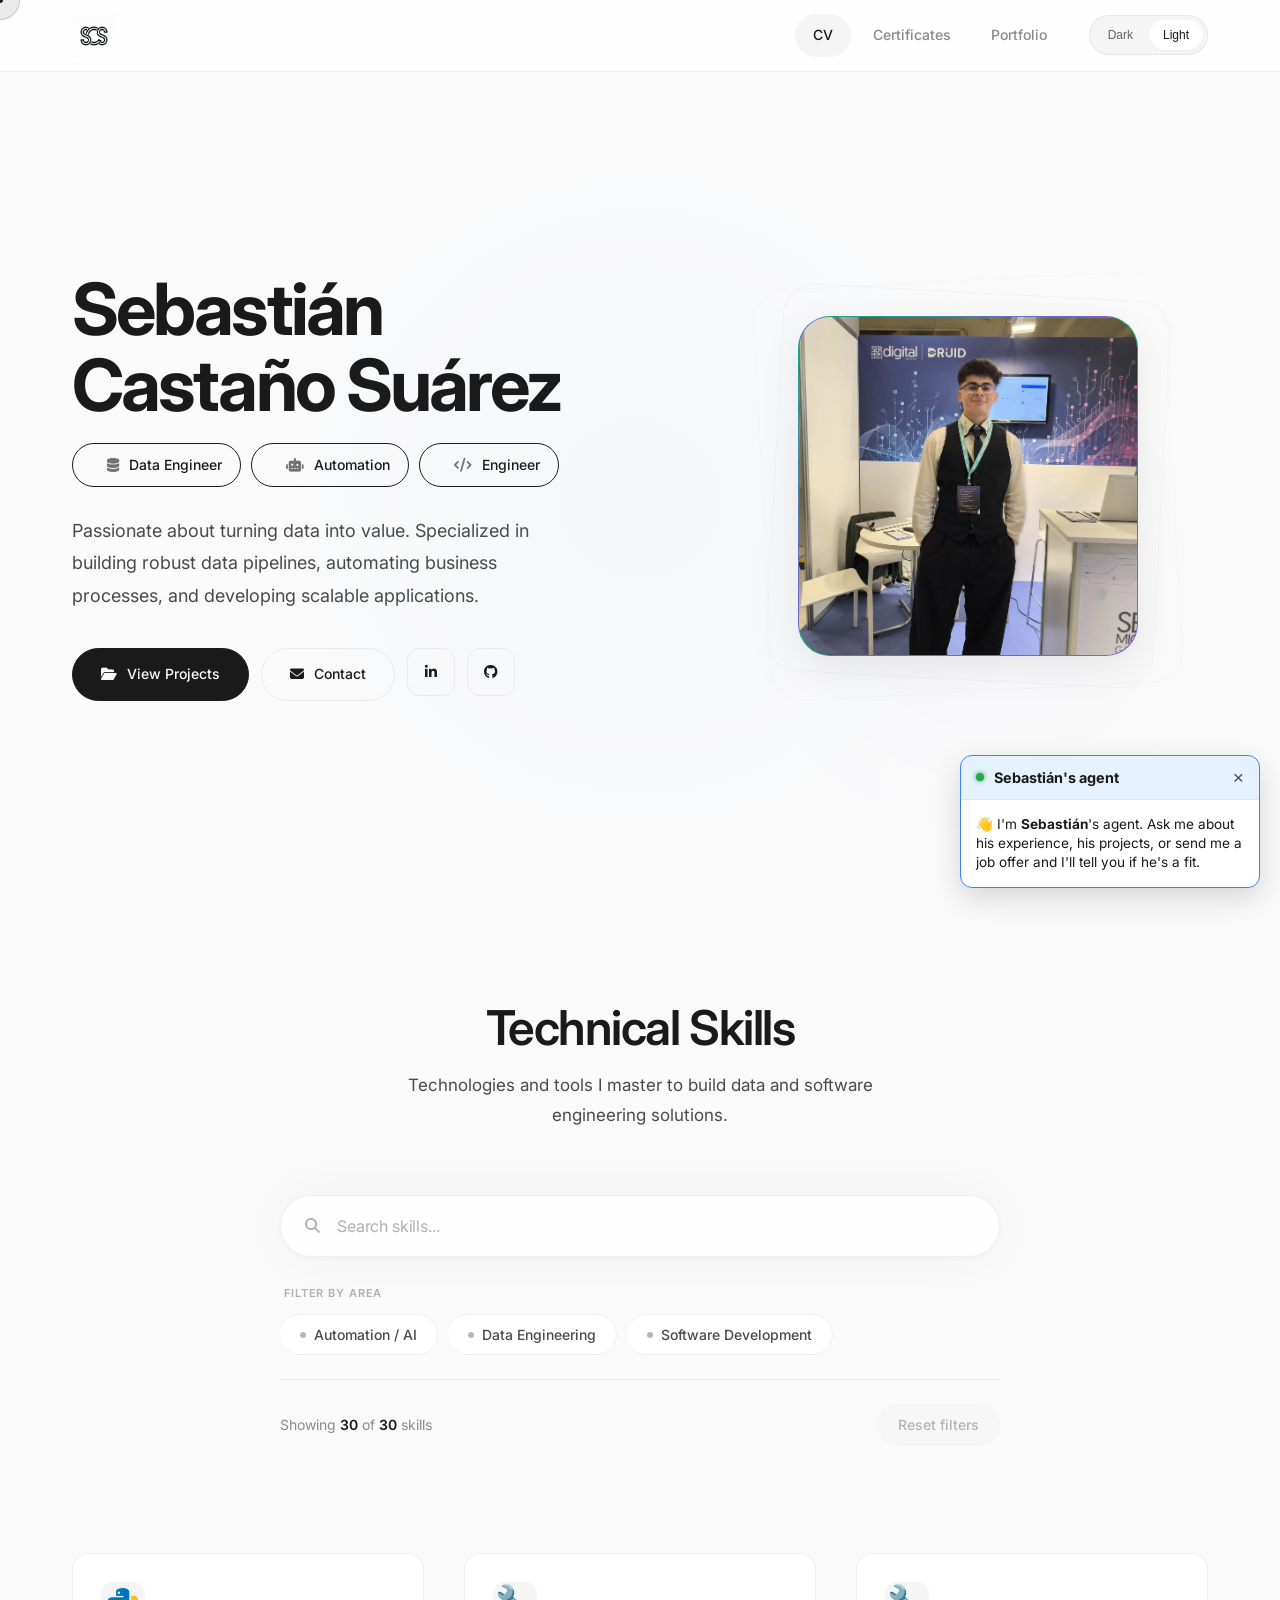
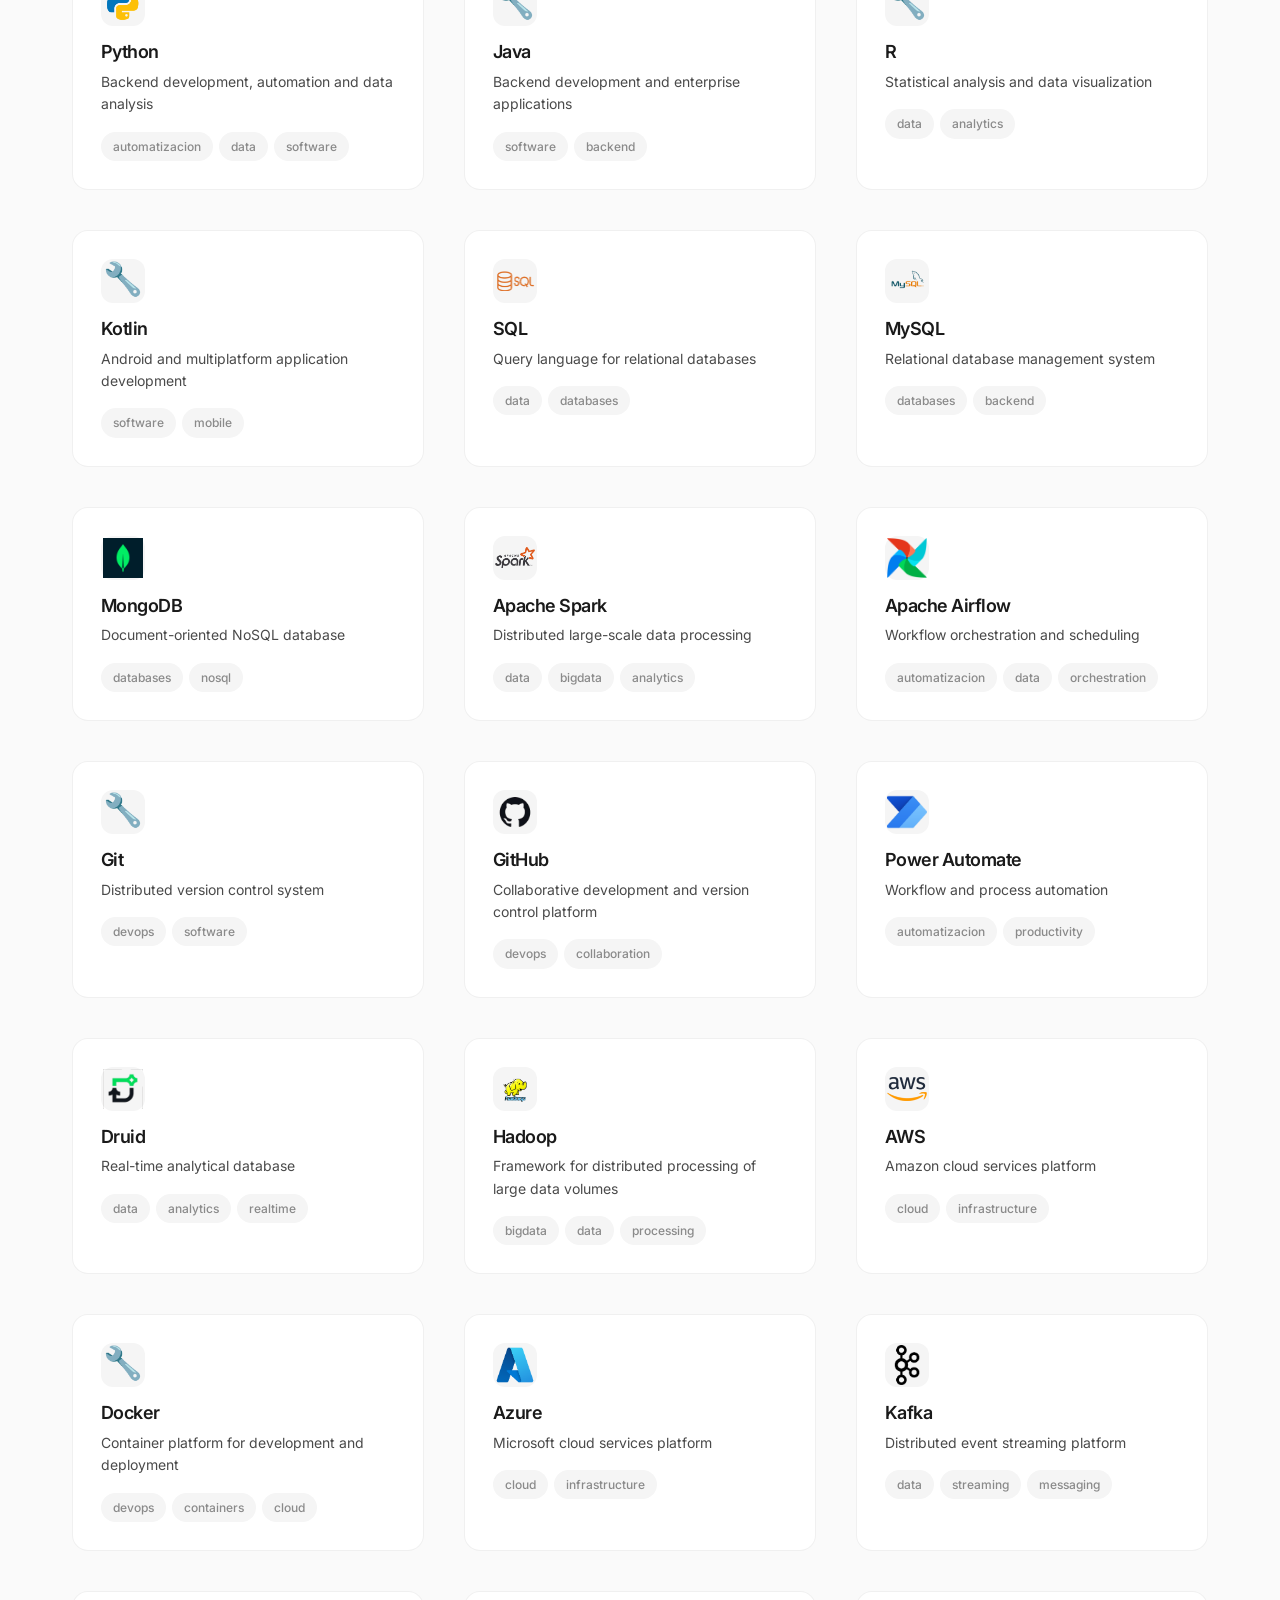
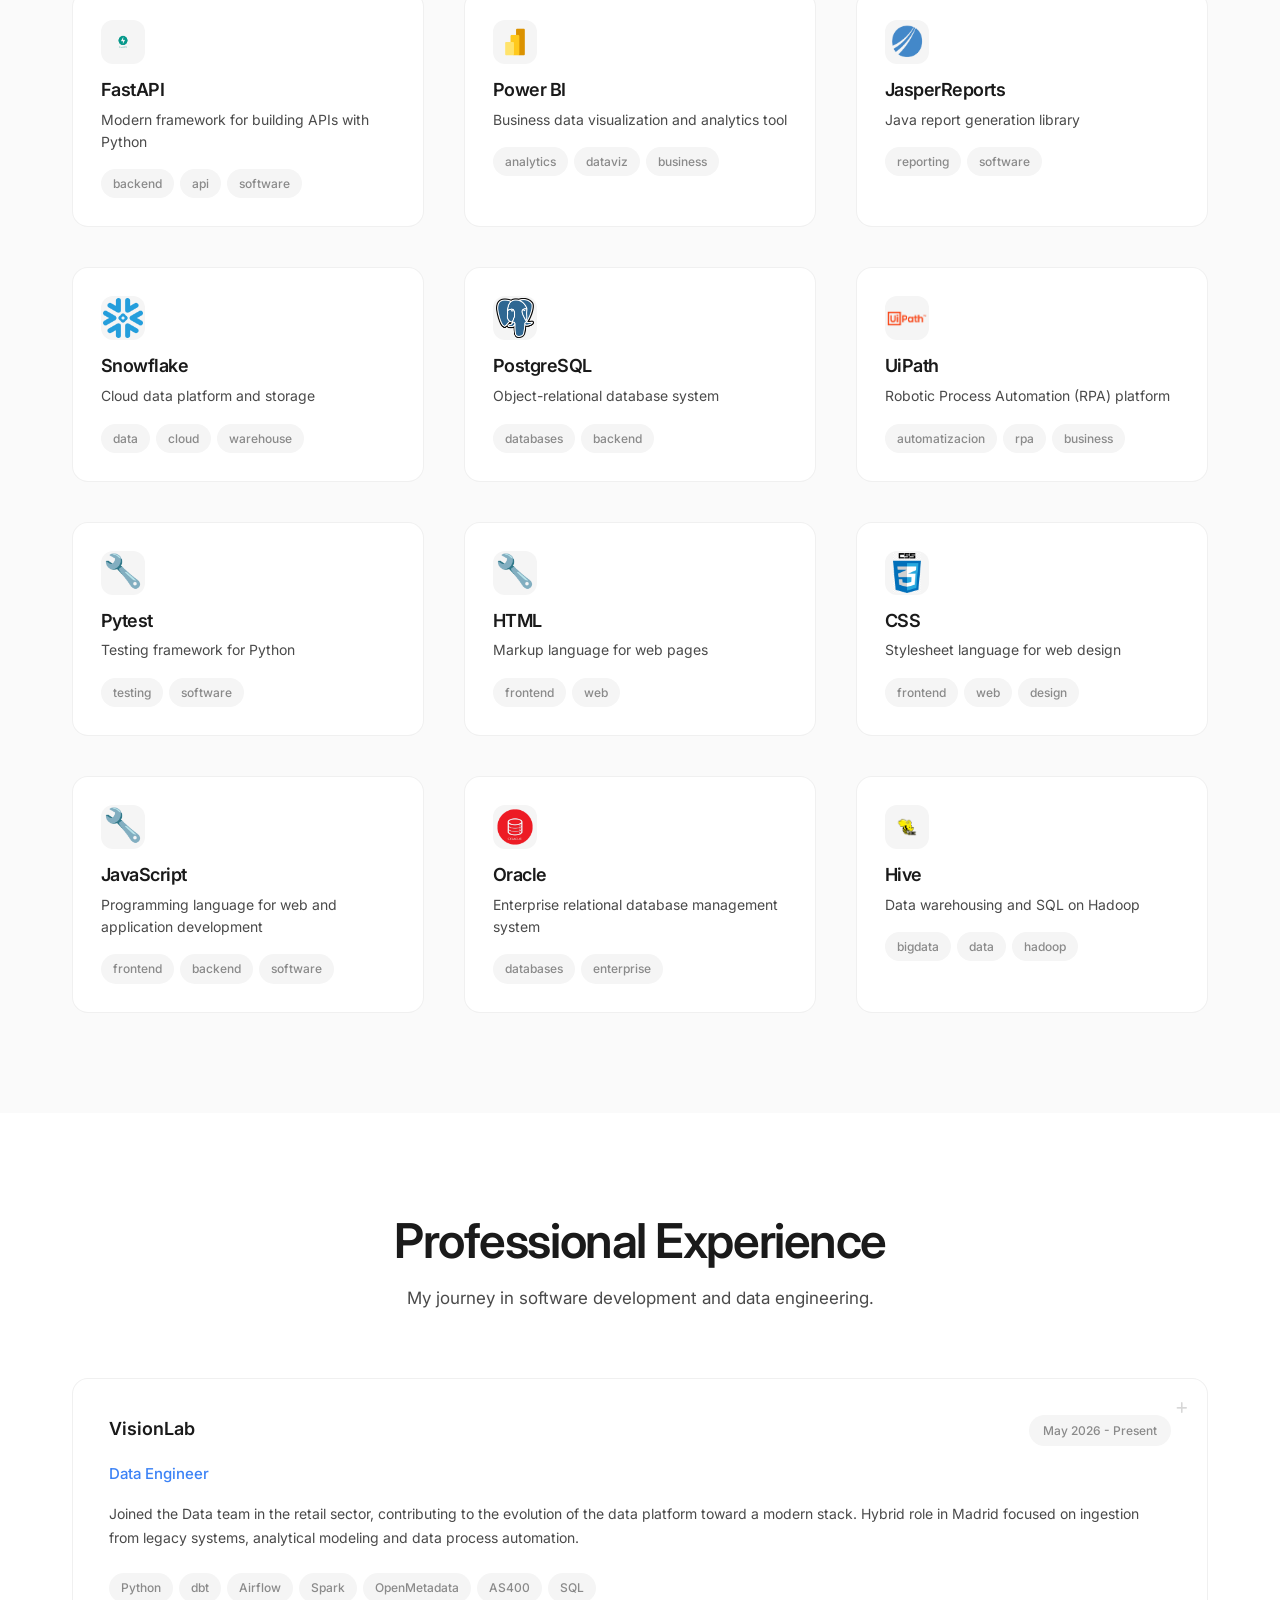
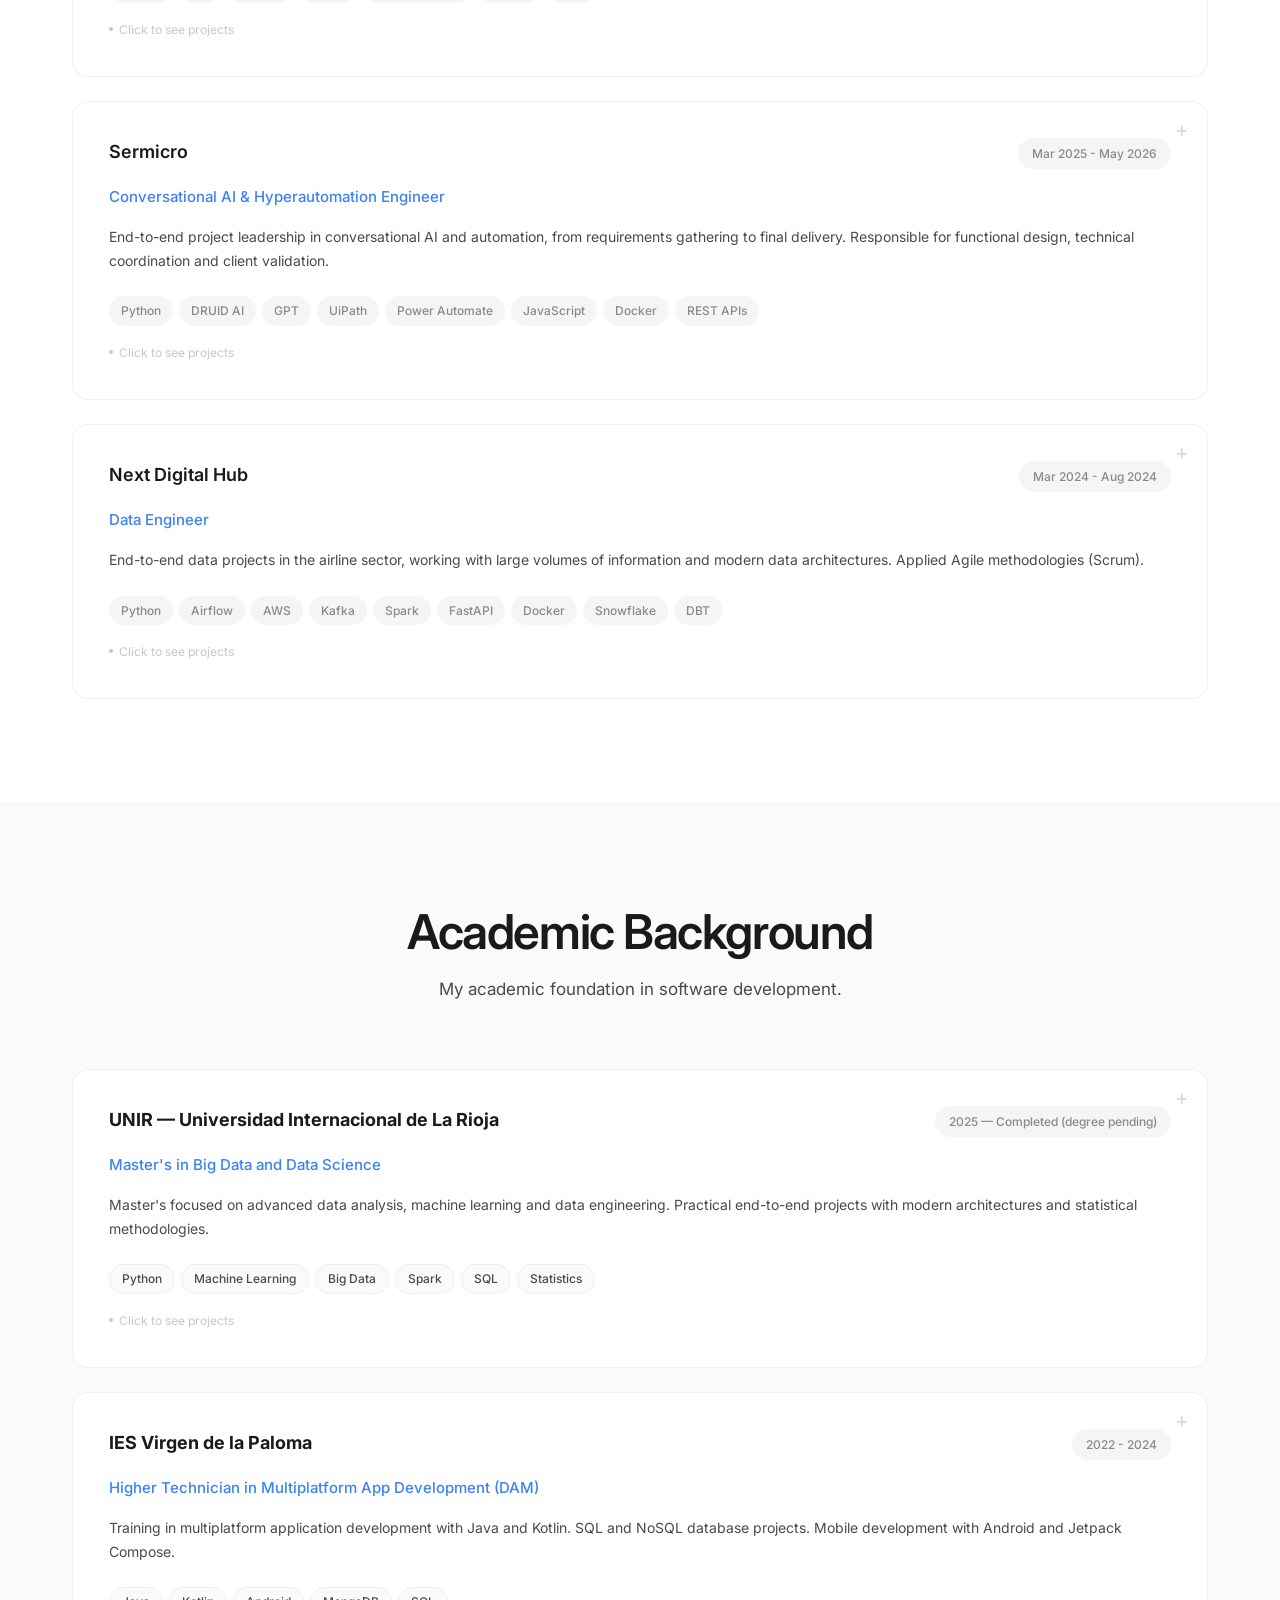
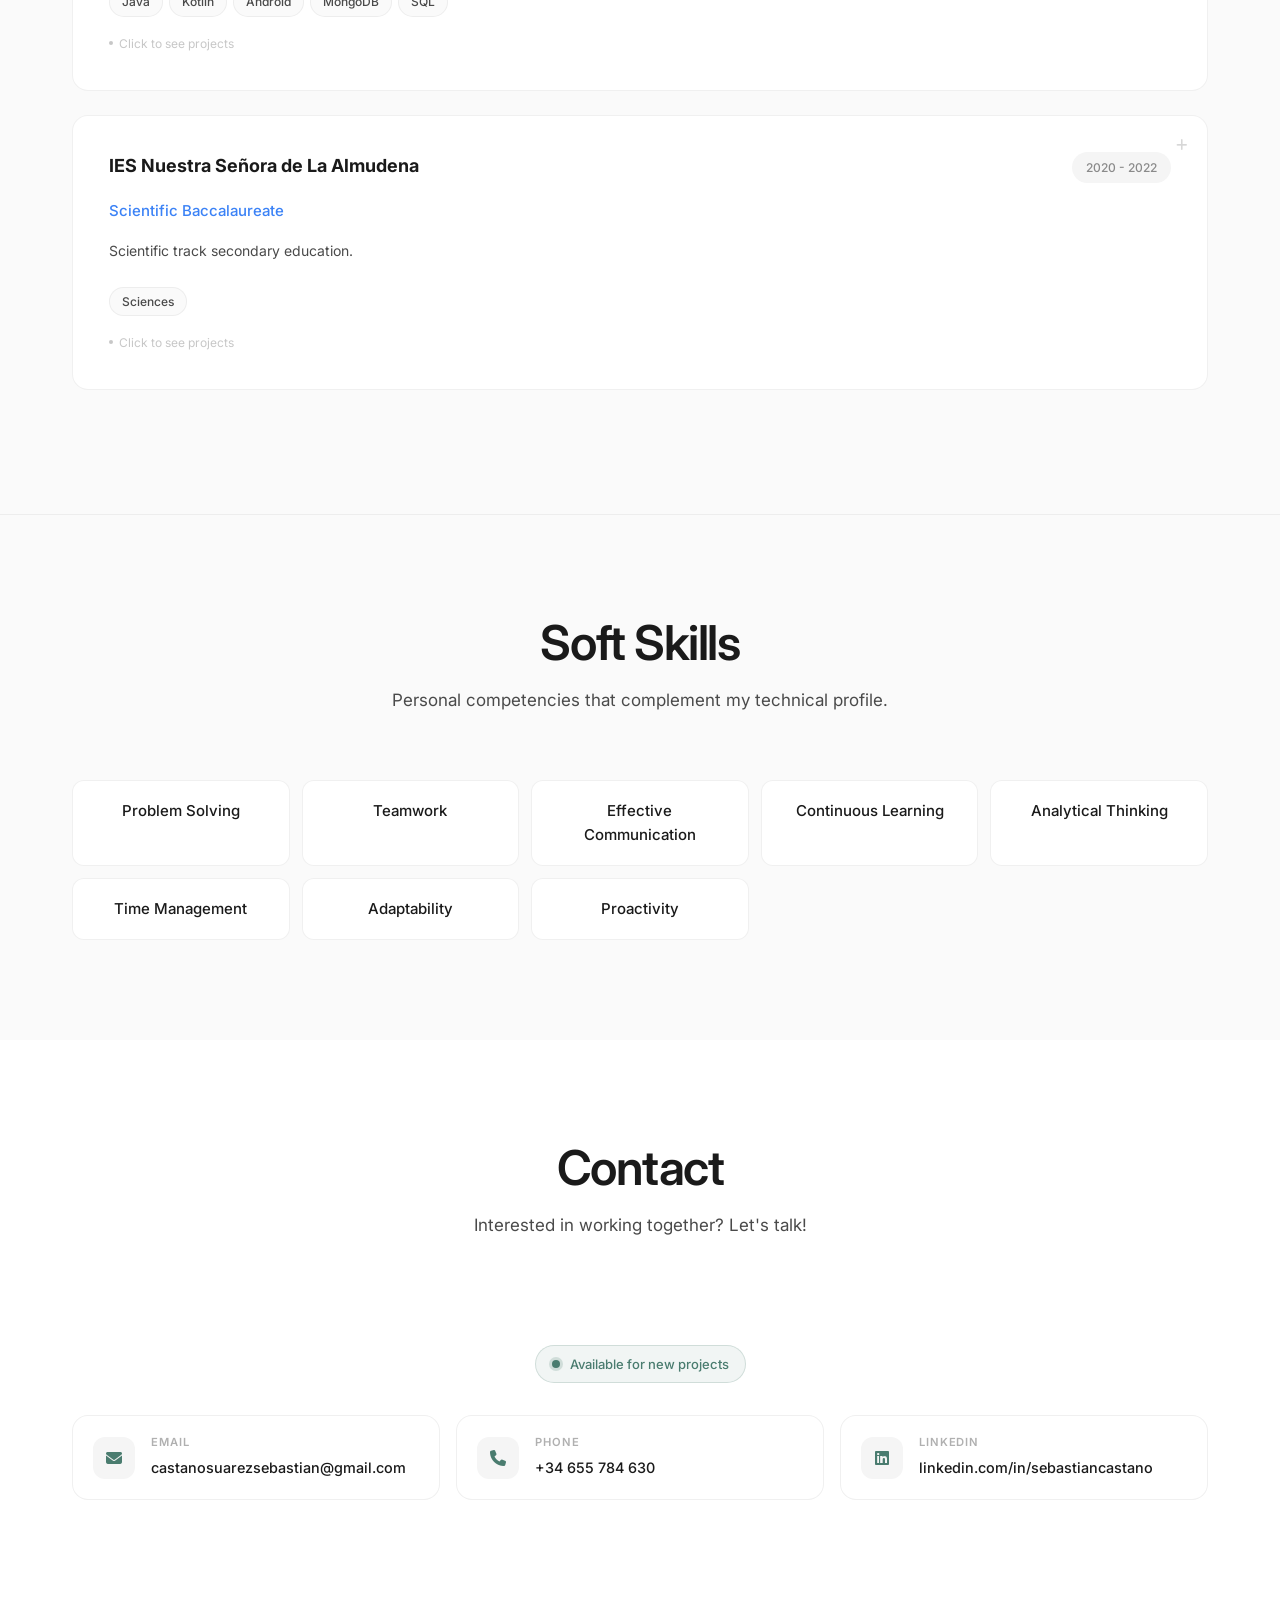
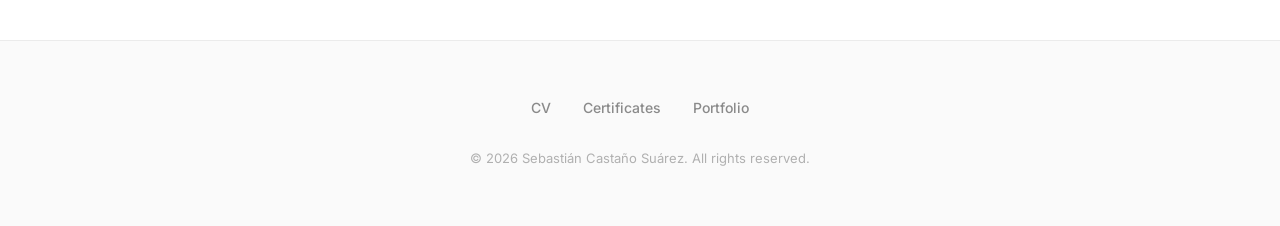
==== index.html @ 4e5b7b55 "El agente se carga cuando la web ya ha terminado Iba como <script defer> directo. defer no bloquea e" ====
<!DOCTYPE html>
<html lang="es" data-theme="light">
<head>
  <meta charset="UTF-8">
  <meta name="viewport" content="width=device-width, initial-scale=1.0">
  <meta name="description" content="Portfolio de Sebastián Castaño Suárez - Desarrollador e Ingeniero de Datos especializado en Python, AWS, Airflow y Data Engineering">
  <meta name="keywords" content="desarrollador, ingeniero de datos, python, data engineering, aws, portfolio">
  <meta name="author" content="Sebastián Castaño Suárez">

  <title>Sebastián Castaño Suárez | Desarrollador & Ingeniero de Datos</title>

  <!-- Favicon -->
  <link rel="icon" type="image/svg+xml" href="data:image/svg+xml,<svg xmlns='http://www.w3.org/2000/svg' viewBox='0 0 100 100'><text y='.9em' font-size='90'>S</text></svg>">

  <!-- Fonts -->
  <link rel="preconnect" href="https://fonts.googleapis.com">
  <link rel="preconnect" href="https://fonts.gstatic.com" crossorigin>
  <link href="https://fonts.googleapis.com/css2?family=Inter:wght@300;400;500;600;700&display=swap" rel="stylesheet">

  <!-- Styles -->
  <link rel="stylesheet" href="assets/css/style.css">
  <link rel="stylesheet" href="assets/css/filters.css">

  <!-- Icons -->
  <link rel="stylesheet" href="https://cdnjs.cloudflare.com/ajax/libs/font-awesome/6.5.1/css/all.min.css">
    <style>
    /* ============ Category color system ============ */
    /* Verde Glauco  → Data Engineering  */
    /* Marrón Madera → Automatización    */
    /* Azul Salvia   → Software          */
 
    .title-badge[data-category="data"] {
      background: var(--cat-data-bg);
      border-color: var(--cat-data-border);
      color: var(--cat-data);
    }
    .title-badge[data-category="automatizacion"] {
      background: var(--cat-auto-bg);
      border-color: var(--cat-auto-border);
      color: var(--cat-auto);
    }
    .title-badge[data-category="software"] {
      background: var(--cat-soft-bg);
      border-color: var(--cat-soft-border);
      color: var(--cat-soft);
    }
 
    /* dot override */
    .title-badge[data-category="data"]::before         { background: var(--cat-data); }
    .title-badge[data-category="automatizacion"]::before { background: var(--cat-auto); }
    .title-badge[data-category="software"]::before     { background: var(--cat-soft); }
 
    /* experience-role colors */
    .experience-role.data   { color: var(--cat-data); }
    .experience-role.auto   { color: var(--cat-auto); }
    .experience-role.soft   { color: var(--cat-soft); }
 
    /* filter chips category colors */
    .filter-chip[data-category="data"]:not(.active)         { border-left: 3px solid var(--cat-data); }
    .filter-chip[data-category="automatizacion"]:not(.active) { border-left: 3px solid var(--cat-auto); }
    .filter-chip[data-category="software"]:not(.active)     { border-left: 3px solid var(--cat-soft); }
  </style>

  <style id="logo-style">
    .logo-img {
      height: 44px;
      width: auto;
      display: none;
      transition: opacity 0.3s ease;
    }
    
    /* light theme (default :root) shows negro, dark shows blanco */
    :root[data-theme="light"] .logo-img--light,
    html:not([data-theme="dark"]) .logo-img--light { display: block; }
    :root[data-theme="dark"]  .logo-img--dark        { display: block; }
    /* hide the dot since we no longer need it */
    .logo-dot { display: none; }
  </style>

  <style id="contact-form-styles">
    /* ── Layout ───────────────────────────────────────────────── */
    .contact-layout {
      display: grid;
      grid-template-columns: 1fr 1.5fr;
      gap: 56px;
      align-items: start;
    }

    /* ── Left column ──────────────────────────────────────────── */
    .contact-info-col {
      display: flex;
      flex-direction: column;
      gap: 12px;
      padding-top: 8px;
    }

    .contact-availability {
      display: inline-flex;
      align-items: center;
      gap: 10px;
      padding: 8px 16px;
      background: rgba(74,124,111,0.08);
      border: 1px solid rgba(74,124,111,0.2);
      border-radius: var(--radius-full);
      font-size: 0.8125rem;
      font-weight: 500;
      color: #4A7C6F;
      margin-bottom: 8px;
      width: fit-content;
    }

    .availability-dot {
      width: 8px;
      height: 8px;
      border-radius: 50%;
      background: #4A7C6F;
      box-shadow: 0 0 0 3px rgba(74,124,111,0.2);
      animation: pulse-green 2s ease-in-out infinite;
    }

    @keyframes pulse-green {
      0%, 100% { box-shadow: 0 0 0 3px rgba(74,124,111,0.2); }
      50%       { box-shadow: 0 0 0 6px rgba(74,124,111,0.08); }
    }

    .contact-item {
      display: flex;
      align-items: center;
      gap: 16px;
      padding: 18px 20px;
      background: var(--bg-card);
      border: 1px solid var(--border-color);
      border-radius: var(--radius-lg);
      text-decoration: none;
      color: inherit;
      transition: all var(--transition-normal);
      position: relative;
      overflow: hidden;
    }

    .contact-item::before {
      content: '';
      position: absolute;
      inset: 0;
      background: linear-gradient(135deg, rgba(74,124,111,0.04), transparent);
      opacity: 0;
      transition: opacity var(--transition-normal);
    }

    a.contact-item:hover {
      border-color: rgba(74,124,111,0.3);
      transform: translateX(6px);
      box-shadow: var(--shadow-md);
    }

    a.contact-item:hover::before { opacity: 1; }

    .contact-icon {
      width: 42px;
      height: 42px;
      display: flex;
      align-items: center;
      justify-content: center;
      background: var(--bg-tertiary);
      border-radius: var(--radius-md);
      color: #4A7C6F;
      font-size: 1rem;
      flex-shrink: 0;
      transition: background var(--transition-fast);
    }

    a.contact-item:hover .contact-icon {
      background: rgba(74,124,111,0.12);
    }

    .contact-info { flex: 1; }
    .contact-label {
      display: block;
      font-size: 0.7rem;
      font-weight: 600;
      text-transform: uppercase;
      letter-spacing: 0.08em;
      color: var(--text-muted);
      margin-bottom: 3px;
    }
    .contact-value {
      font-size: 0.9rem;
      font-weight: 500;
      color: var(--text-primary);
    }

    .contact-arrow {
      color: var(--text-muted);
      font-size: 0.75rem;
      opacity: 0;
      transform: translateX(-4px);
      transition: all var(--transition-fast);
    }
    a.contact-item:hover .contact-arrow {
      opacity: 1;
      transform: translateX(0);
    }

    .contact-social {
      display: flex;
      gap: 10px;
      margin-top: 8px;
    }

    .social-btn {
      width: 44px;
      height: 44px;
      display: flex;
      align-items: center;
      justify-content: center;
      background: var(--bg-card);
      border: 1px solid var(--border-color);
      border-radius: var(--radius-md);
      color: var(--text-secondary);
      font-size: 1rem;
      text-decoration: none;
      transition: all var(--transition-normal);
    }

    .social-btn:hover {
      background: rgba(74,124,111,0.1);
      border-color: rgba(74,124,111,0.3);
      color: #4A7C6F;
      transform: translateY(-3px);
      box-shadow: var(--shadow-md);
    }

    /* ── Form card ────────────────────────────────────────────── */
    .contact-form-card {
      background: var(--bg-card);
      border: 1px solid var(--border-color);
      border-radius: var(--radius-xl);
      padding: 40px;
      position: relative;
      overflow: hidden;
    }

    .contact-form-card::before {
      content: '';
      position: absolute;
      top: -60px;
      right: -60px;
      width: 200px;
      height: 200px;
      background: radial-gradient(circle, rgba(74,124,111,0.06) 0%, transparent 70%);
      pointer-events: none;
    }

    .form-header { margin-bottom: 28px; }
    .form-title {
      font-size: 1.375rem;
      font-weight: 700;
      margin-bottom: 6px;
      letter-spacing: -0.02em;
    }
    .form-subtitle {
      font-size: 0.875rem;
      color: var(--text-tertiary);
    }

    /* ── Alert ────────────────────────────────────────────────── */
    .form-alert {
      display: flex;
      align-items: flex-start;
      gap: 12px;
      padding: 14px 18px;
      border-radius: var(--radius-md);
      font-size: 0.875rem;
      font-weight: 500;
      margin-bottom: 24px;
      animation: slideDown 0.25s ease;
    }
    @keyframes slideDown {
      from { opacity: 0; transform: translateY(-8px); }
      to   { opacity: 1; transform: translateY(0); }
    }
    .form-alert.success {
      background: rgba(74,124,111,0.08);
      border: 1px solid rgba(74,124,111,0.25);
      color: #4A7C6F;
    }
    .form-alert.error {
      background: rgba(229,62,62,0.06);
      border: 1px solid rgba(229,62,62,0.2);
      color: #c53030;
    }

    /* ── Form grid ────────────────────────────────────────────── */
    .form-row {
      display: grid;
      grid-template-columns: 1fr 1fr;
      gap: 16px;
    }
    .form-group { margin-bottom: 20px; }

    .form-label {
      display: flex;
      align-items: center;
      gap: 6px;
      font-size: 0.8125rem;
      font-weight: 600;
      color: var(--text-secondary);
      margin-bottom: 8px;
    }
    .form-req { color: #4A7C6F; font-size: 0.85em; }
    .form-opt { color: var(--text-muted); font-weight: 400; font-size: 0.85em; }

    /* ── Input wrapper ────────────────────────────────────────── */
    .input-wrap {
      position: relative;
      display: flex;
      align-items: center;
    }
    .input-icon {
      position: absolute;
      left: 14px;
      color: var(--text-muted);
      font-size: 0.875rem;
      pointer-events: none;
      transition: color var(--transition-fast);
      z-index: 1;
    }
    .input-icon--top {
      top: 14px;
      align-self: flex-start;
    }
    .textarea-wrap { align-items: flex-start; }

    .form-input {
      width: 100%;
      padding: 12px 14px 12px 40px;
      font-family: inherit;
      font-size: 0.9375rem;
      color: var(--text-primary);
      background: var(--bg-tertiary);
      border: 1.5px solid var(--border-color);
      border-radius: var(--radius-md);
      outline: none;
      transition: border-color 0.2s ease, box-shadow 0.2s ease, background 0.2s ease;
      -webkit-appearance: none;
    }
    .form-textarea {
      resize: vertical;
      min-height: 120px;
      padding-top: 12px;
      line-height: 1.6;
    }
    .form-input::placeholder { color: var(--text-muted); }

    .form-input:focus {
      border-color: #4A7C6F;
      background: var(--bg-secondary);
      box-shadow: 0 0 0 3px rgba(74,124,111,0.1);
    }
    .form-input:focus + .input-icon,
    .input-wrap:focus-within .input-icon { color: #4A7C6F; }

    .form-input.input-error {
      border-color: #e53e3e;
      box-shadow: 0 0 0 3px rgba(229,62,62,0.08);
    }

    .form-footer-row {
      display: flex;
      justify-content: space-between;
      align-items: center;
      margin-top: 6px;
    }
    .field-error { font-size: 0.75rem; color: #e53e3e; }
    .char-count  { font-size: 0.72rem; color: var(--text-muted); }

    /* ── Submit button ────────────────────────────────────────── */
    .form-submit-btn {
      width: 100%;
      display: flex;
      align-items: center;
      justify-content: center;
      gap: 12px;
      padding: 14px 28px;
      font-family: inherit;
      font-size: 0.9375rem;
      font-weight: 600;
      color: #fff;
      background: linear-gradient(135deg, #4A7C6F, #3a6359);
      border: none;
      border-radius: var(--radius-full);
      cursor: pointer;
      transition: all var(--transition-normal);
      position: relative;
      overflow: hidden;
      margin-top: 4px;
    }
    .form-submit-btn::before {
      content: '';
      position: absolute;
      inset: 0;
      background: linear-gradient(135deg, rgba(255,255,255,0.12), transparent);
      opacity: 0;
      transition: opacity var(--transition-fast);
    }
    .form-submit-btn:hover:not(:disabled) {
      transform: translateY(-2px);
      box-shadow: 0 8px 24px rgba(74,124,111,0.35);
    }
    .form-submit-btn:hover:not(:disabled)::before { opacity: 1; }
    .form-submit-btn:active:not(:disabled) { transform: translateY(0); }
    .form-submit-btn:disabled {
      opacity: 0.65;
      cursor: not-allowed;
      transform: none;
    }

    .submit-icon {
      display: flex;
      align-items: center;
      justify-content: center;
      width: 28px;
      height: 28px;
      background: rgba(255,255,255,0.15);
      border-radius: 50%;
      font-size: 0.8rem;
      transition: transform var(--transition-normal);
    }
    .form-submit-btn:hover:not(:disabled) .submit-icon {
      transform: rotate(15deg) scale(1.1);
    }

    /* ── Responsive ───────────────────────────────────────────── */
    @media (max-width: 968px) {
      .contact-layout { grid-template-columns: 1fr; gap: 36px; }
    }
    @media (max-width: 640px) {
      .form-row { grid-template-columns: 1fr; }
      .contact-form-card { padding: 28px 20px; }
    }
  </style>
</head>
<body>
  <!-- Header -->
  <header class="header">

    <div class="header-content">

      <a href="index.html" class="logo">
        <img src="assets/images/blancoSCS.png" alt="SCS" class="logo-img logo-img--light">
        <img src="assets/images/negroSCS.png" alt="SCS" class="logo-img logo-img--dark">
      </a>



      <nav class="nav">

        <a href="index.html" class="nav-link active">CV</a>

        <a href="certificados.html" class="nav-link" data-i18n="nav.certs">Certificados</a>

        <a href="portfolio.html" class="nav-link" data-i18n="nav.portfolio">Portfolio</a>



        <div class="theme-toggle">

          <button class="theme-btn" data-theme="dark" data-i18n="nav.theme.dark">Dark</button>

          <button class="theme-btn active" data-theme="light" data-i18n="nav.theme.light">Light</button>

        </div>

      </nav>



      <button class="mobile-menu-btn" aria-label="Menu">

        <span></span>

        <span></span>

        <span></span>

      </button>

    </div>

  </header>

  <!-- Hero Section -->
  <section class="hero">
    <div class="container">
      <div class="hero-content">
        <div class="hero-text">
          <h1 class="animate-fade-in">Sebastián Castaño Suárez</h1>

          <div class="hero-titles">
            <span class="title-badge" data-category="data">
              <i class="fas fa-database"></i>
              <span data-i18n="hero.badge.data">Ingeniero de Datos</span>
            </span>
            <span class="title-badge automation" data-category="automatizacion">
              <i class="fas fa-robot"></i>
              <span data-i18n="hero.badge.auto">Automatización</span>
            </span>
            <span class="title-badge software" data-category="software">
              <i class="fas fa-code"></i>
              <span data-i18n="hero.badge.soft">Desarrollador</span>
            </span>
          </div>

          <p class="hero-description" data-i18n="hero.description">Apasionado por transformar datos en valor. Especializado en construir pipelines de datos robustos, automatizar procesos empresariales y desarrollar aplicaciones escalables.</p>

          <div class="hero-cta">
            <a href="portfolio.html" class="btn btn-primary">
              <i class="fas fa-folder-open"></i>
              <span data-i18n="hero.btn.projects">Ver Proyectos</span>
            </a>
            <a href="#contacto" class="btn btn-secondary">
              <i class="fas fa-envelope"></i>
              <span data-i18n="hero.btn.contact">Contactar</span>
            </a>
            <a href="https://www.linkedin.com/in/sebastian-casta%C3%B1o-suarez/" target="_blank" class="btn btn-icon btn-secondary">
              <i class="fab fa-linkedin-in"></i>
            </a>
            <a href="https://github.com/SebastianCastanoSuarez1" target="_blank" class="btn btn-icon btn-secondary">
              <i class="fab fa-github"></i>
            </a>
          </div>
        </div>

        <div class="hero-image">
          <div class="profile-container">
            <div class="profile-decorations">
              <div class="decoration-ring"></div>
              <div class="decoration-ring"></div>
            </div>
            <div class="profile-image" style="background: linear-gradient(135deg, var(--accent-data) 0%, var(--accent-automation) 50%, var(--accent-software) 100%); display: flex; align-items: center; justify-content: center; font-size: 5rem; color: white; font-weight: 700;">
              <img src="assets/images/Sebastian.jpg" alt="Sebastian" style="width: 100%; height: 100%; object-fit: cover;">
            </div>
          </div>
        </div>
      </div>
    </div>
  </section>

  <!-- Skills Section -->
  <section id="habilidades" class="section">
    <div class="container">
      <div class="section-header">
        <h2 data-i18n="skills.title">Habilidades Técnicas</h2>
        <p data-i18n="skills.subtitle">Tecnologías y herramientas que domino para crear soluciones de datos e ingeniería de software.</p>
      </div>

      <!-- Filter Search -->
      <div class="search-filter-container">
        <div class="search-wrapper">
          <div class="search-box">
            <i class="fas fa-search search-icon"></i>
            <input type="text" class="search-input" id="skillsSearch" placeholder="Buscar habilidades..." data-i18n="skills.search">
            <button class="search-clear">Limpiar</button>
          </div>
        </div>

        <div class="filter-categories">
          <div class="filter-group">
            <span class="filter-label" data-i18n="skills.filter.label">Filtrar por área</span>
            <div class="filter-chips" id="skillFilterChips">
              <button class="filter-chip" data-filter="automatizacion" data-filter-type="categories" data-category="automatizacion">
                <span class="filter-chip-dot"></span>
                <span data-i18n="skills.filter.auto">Automatización / IA</span>
              </button>
              <button class="filter-chip" data-filter="data" data-filter-type="categories" data-category="data">
                <span class="filter-chip-dot"></span>
                <span data-i18n="skills.filter.data">Data Engineering</span>
              </button>
              <button class="filter-chip" data-filter="software" data-filter-type="categories" data-category="software">
                <span class="filter-chip-dot"></span>
                <span data-i18n="skills.filter.soft">Desarrollo de Software</span>
              </button>
            </div>
          </div>
        </div>

        <div class="filter-actions">
          <span class="results-counter" id="skillsCounter" data-n="0" data-t="0" data-i18n-counter="skills.counter">Mostrando <strong>0</strong> de <strong>0</strong> habilidades</span>
          <button class="reset-filters" id="resetSkillFilters" disabled data-i18n="skills.reset">
            <svg class="reset-icon" width="16" height="16" viewBox="0 0 24 24" fill="none" stroke="currentColor" stroke-width="2">
              <polyline points="1 4 1 10 7 10"></polyline>
              <path d="M3.51 15a9 9 0 1 0 2.13-9.36L1 10"></path>
            </svg>
            Resetear filtros
          </button>
        </div>

        <div class="active-filters" id="activeSkillFilters"></div>
      </div>

      <!-- Skills Grid -->
      <div class="cards-grid" id="skillsGrid">
        <!-- Skills will be dynamically generated -->
      </div>

      <!-- No Results -->
      <div class="no-results" id="noSkillResults" style="display: none;">
        <div class="no-results-icon"><i class="fas fa-search"></i></div>
        <h3 data-i18n="skills.empty">No se encontraron habilidades</h3>
        <p>Intenta ajustar los filtros o términos de búsqueda</p>
      </div>
    </div>
  </section>

  <!-- Experience Section -->
  <section id="experiencia" class="section" style="background: var(--bg-secondary);">
    <div class="container">
      <div class="section-header">
        <h2 data-i18n="exp.title">Experiencia Profesional</h2>
        <p data-i18n="exp.subtitle">Mi trayectoria en el mundo del desarrollo y la ingeniería de datos.</p>
      </div>
      <div id="experienceGrid"></div>
    </div>
  </section>

  <section id="educacion" class="section">
    <div class="container">
      <div class="section-header">
        <h2 data-i18n="edu.title">Formación Académica</h2>
        <p data-i18n="edu.subtitle">Mi base académica en el desarrollo de software.</p>
      </div>
      <div id="educationGrid"></div>
    </div>
  </section>

  <!-- Soft Skills Section -->
  <section id="soft-skills" class="section">
    <div class="container">
      <div class="section-header">
        <h2 data-i18n="soft.title">Soft skil9 de mayls</h2>
        <p data-i18n="soft.subtitle">Competencias personales que complementan mi perfil técnico.</p>
      </div>

      <div class="soft-skills-grid">
        <div class="soft-skill-item stagger-item" data-i18n="soft.1">Resolución de Problemas</div>
        <div class="soft-skill-item stagger-item" data-i18n="soft.2">Trabajo en Equipo</div>
        <div class="soft-skill-item stagger-item" data-i18n="soft.3">Comunicación Efectiva</div>
        <div class="soft-skill-item stagger-item" data-i18n="soft.4">Aprendizaje Continuo</div>
        <div class="soft-skill-item stagger-item" data-i18n="soft.5">Pensamiento Analítico</div>
        <div class="soft-skill-item stagger-item" data-i18n="soft.6">Gestión del Tiempo</div>
        <div class="soft-skill-item stagger-item" data-i18n="soft.7">Adaptabilidad</div>
        <div class="soft-skill-item stagger-item" data-i18n="soft.8">Proactividad</div>
      </div>
    </div>
  </section>

  <!-- Contact Section -->
  <section id="contacto" class="section" style="background: var(--bg-secondary);">
    <div class="container">
      <div class="section-header">
        <h2 data-i18n="contact.title">Contacto</h2>
        <p data-i18n="contact.subtitle">¿Interesado en trabajar juntos? ¡Hablemos!</p>
      </div>
      <div style="display:flex;flex-direction:column;align-items:center;gap:24px;padding:40px 0;">
        <div class="contact-availability stagger-item">
          <span class="availability-dot"></span>
          <span data-i18n="contact.available">Disponible para nuevos proyectos</span>
        </div>
        <div style="display:flex;flex-wrap:wrap;justify-content:center;gap:16px;width:100%;">
          <a href="mailto:castanosuarezsebastian@gmail.com" class="contact-item stagger-item" style="flex:1;min-width:260px;max-width:380px;">
            <div class="contact-icon"><i class="fas fa-envelope"></i></div>
            <div class="contact-info">
              <span class="contact-label" data-i18n="contact.email">Email</span>
              <span class="contact-value">castanosuarezsebastian@gmail.com</span>
            </div>
            <i class="fas fa-arrow-right contact-arrow"></i>
          </a>
          <a href="tel:+34655784630" class="contact-item stagger-item" style="flex:1;min-width:260px;max-width:380px;">
            <div class="contact-icon"><i class="fas fa-phone"></i></div>
            <div class="contact-info">
              <span class="contact-label" data-i18n="contact.phone">Teléfono</span>
              <span class="contact-value">+34 655 784 630</span>
            </div>
            <i class="fas fa-arrow-right contact-arrow"></i>
          </a>
          <a href="https://www.linkedin.com/in/sebastian-casta%C3%B1o-suarez/" target="_blank" rel="noopener" class="contact-item stagger-item" style="flex:1;min-width:260px;max-width:380px;">
            <div class="contact-icon"><i class="fab fa-linkedin"></i></div>
            <div class="contact-info">
              <span class="contact-label">LinkedIn</span>
              <span class="contact-value">linkedin.com/in/sebastiancastano</span>
            </div>
            <i class="fas fa-arrow-right contact-arrow"></i>
          </a>
        </div>
      </div>
    </div>
  </section>
  <footer class="footer">
    <div class="container">
      <div class="footer-content">
        <div class="footer-links">
          <a href="index.html" class="footer-link">CV</a>
          <a href="certificados.html" class="footer-link" data-i18n="nav.certs">Certificados</a>
          <a href="portfolio.html" class="footer-link" data-i18n="nav.portfolio">Portfolio</a>
        </div>
        <p class="footer-copyright">
          <span data-i18n="footer.rights">© 2026 Sebastián Castaño Suárez. Todos los derechos reservados.</span>
        </p>
      </div>
    </div>
  </footer>
<style>
  /* ── Expansión de tarjetas: sólo los proyectos se pliegan ── */

  .experience-card .card-body {
    display: grid;
    grid-template-rows: 0fr;
    transition: grid-template-rows 0.5s cubic-bezier(0.4, 0, 0.2, 1);
  }
  .experience-card.active .card-body {
    grid-template-rows: 1fr;
  }
  .experience-card .card-body-inner {
    overflow: hidden;
  }

  /* Separador entre contenido fijo y proyectos */
  .experience-card.active .card-body-inner {
    border-top: 1px solid var(--border-color);
    margin-top: 20px;
    padding-top: 4px;
  }

  /* Pista visual "Click para ver proyectos" */
  .card-expand-hint {
    font-size: 0.75rem;
    color: var(--text-muted);
    display: flex;
    align-items: center;
    gap: 6px;
    margin-top: 16px;
    transition: opacity 0.3s ease;
    opacity: 0.7;
  }
  .card-expand-hint-dot {
    width: 4px; height: 4px;
    border-radius: 50%;
    background: var(--text-muted);
    animation: hint-pulse 2s ease-in-out infinite;
  }
  @keyframes hint-pulse {
    0%,100% { opacity: 0.4; transform: scale(1); }
    50%      { opacity: 1;   transform: scale(1.5); }
  }
  .experience-card.active .card-expand-hint {
    opacity: 0;
    pointer-events: none;
    margin-top: 0;
    height: 0;
    overflow: hidden;
  }

  /* ── Proyectos expandidos ── */
  .card-projects {
    padding: 16px 0 4px;
    display: flex;
    flex-direction: column;
    gap: 0;
  }

  .card-project-item {
    padding: 16px 0;
    border-bottom: 1px solid var(--border-color);
    opacity: 0;
    transform: translateY(10px);
    transition: opacity 0.38s ease, transform 0.38s ease;
  }
  .card-project-item:last-child { border-bottom: none; padding-bottom: 0; }

  .experience-card.active .card-project-item:nth-child(1) { opacity:1; transform:none; transition-delay:0.08s; }
  .experience-card.active .card-project-item:nth-child(2) { opacity:1; transform:none; transition-delay:0.16s; }
  .experience-card.active .card-project-item:nth-child(3) { opacity:1; transform:none; transition-delay:0.24s; }

  .card-project-header {
    display: flex;
    align-items: center;
    justify-content: space-between;
    gap: 10px;
    margin-bottom: 7px;
    flex-wrap: wrap;
  }
  .card-project-name {
    font-size: 0.875rem;
    font-weight: 600;
    color: var(--text-primary);
  }
  .card-project-tag {
    font-size: 0.7rem;
    font-weight: 500;
    padding: 2px 9px;
    border-radius: var(--radius-full);
    background: rgba(74,124,111,0.08);
    border: 1px solid rgba(74,124,111,0.2);
    color: #4A7C6F;
    white-space: nowrap;
  }
  .card-project-desc {
    font-size: 0.8125rem;
    color: var(--text-secondary);
    line-height: 1.65;
    margin-bottom: 10px;
  }
  .card-project-logros {
    display: flex;
    flex-wrap: wrap;
    gap: 7px;
    margin-bottom: 2px;
  }
  .card-logro {
    font-size: 0.75rem;
    font-weight: 500;
    color: var(--text-secondary);
    background: var(--bg-tertiary);
    border: 1px solid var(--border-color);
    border-radius: var(--radius-full);
    padding: 3px 10px;
  }
</style>
<script data-cfasync="false" src="/cdn-cgi/scripts/5c5dd728/cloudflare-static/email-decode.min.js"></script><script src="assets/js/i18n.js"></script>
<script src="assets/js/main.js"></script>
  <script src="assets/js/filterEngine.js"></script>
  
  <script>
    // Variable global para almacenar los datos
    let skillsData = [];

    // Función para generar las tarjetas (Ahora soporta Imágenes)
    function generateSkillCards() {
      const grid = document.getElementById('skillsGrid');
      if (!grid) return;

      // Detectamos si el JSON es un array directo o un objeto con propiedad "skills"
      const dataToRender = Array.isArray(skillsData) ? skillsData : (skillsData.skills || []);

      if (dataToRender.length === 0) {
        console.warn("No hay datos para mostrar en skillsData");
        return;
      }

      grid.innerHTML = dataToRender.map(skill => `
        <div class="skill-card filterable-item stagger-item" 
             data-categories='${JSON.stringify(skill.categories)}' 
             data-tags='${JSON.stringify(skill.tags)}'>
          <div class="skill-card-content">
            <div class="skill-icon">
              <img src="${skill.icon}" 
                   alt="${skill.name}" 
                   style="width: 40px; height: 40px; object-fit: contain;"
                   onerror="this.onerror=null; this.src='data:image/svg+xml,<svg xmlns=%22http://www.w3.org/2000/svg%22 viewBox=%220 0 100 100%22><text y=%22.9em%22 font-size=%2280%22>🔧</text></svg>'">
            </div>
            <h4>${skill.name}</h4>
            <p>${skill.description}</p>
            <div class="skill-tags">
              ${skill.categories.map(cat => `<span class="skill-tag">${cat}</span>`).join('')}
            </div>
          </div>
        </div>
      `).join('');
    }

    // Inicializar el motor de filtros
    function initSkillsFilter() {
      const items = Array.from(document.querySelectorAll('#skillsGrid .filterable-item')).map(el => {
        return {
          element: el,
          title: el.querySelector('h4')?.textContent || '',
          description: el.querySelector('p')?.textContent || '',
          categories: JSON.parse(el.dataset.categories || '[]'),
          tags: JSON.parse(el.dataset.tags || '[]')
        };
      });

      // Solo iniciamos si hay items y el script de filtros se cargó
      if (typeof FilterEngine !== 'undefined' && items.length > 0) {
        new FilterEngine({
          items: items,
          container: document.getElementById('skillsGrid'),
          searchInput: document.getElementById('skillsSearch'),
          filterChips: Array.from(document.querySelectorAll('#skillFilterChips .filter-chip')),
          resultsCounter: document.getElementById('skillsCounter'),
          resetButton: document.getElementById('resetSkillFilters'),
          activeFiltersContainer: document.getElementById('activeSkillFilters'),
          noResultsElement: document.getElementById('noSkillResults')
        });
      }
    }

    // Lógica principal al cargar la página
    document.addEventListener('DOMContentLoaded', () => {
      
      // 1. Esperar idioma y luego cargar skills
      (window.i18nReady || Promise.resolve('es')).then(() => {
      const skillsLang = (window.I18n && window.I18n.getLang() === 'en') ? 'en' : 'es';
      const skillsFile = skillsLang === 'en' ? 'assets/data/skills.en.json' : 'assets/data/skills.json';
      fetch(skillsFile)
        .then(response => {
          if (!response.ok) {
            throw new Error(`Error HTTP: ${response.status}`);
          }
          return response.json();
        })
        .then(data => {
          // 2. Guardar datos y generar HTML
          skillsData = data; 
          generateSkillCards();

          // 2b. Actualizar contador inmediatamente tras renderizar las cards
          //     (antes de que FilterEngine se inicialice, para evitar "0 de 0")
          const _counterEl = document.getElementById('skillsCounter');
          const _allCards  = document.querySelectorAll('#skillsGrid .filterable-item');
          if (_counterEl && window.I18n) {
            _counterEl.innerHTML = window.I18n.t('skills.counter', {
              n: _allCards.length,
              t: _allCards.length
            });
          }

          // 3. Inicializar filtros y animaciones (esperamos un tick para asegurar el renderizado)
          setTimeout(() => {
            initSkillsFilter();

            // Animación de entrada
            const items = document.querySelectorAll('#skillsGrid .stagger-item');
            items.forEach((item, index) => {
              setTimeout(() => {
                item.classList.add('visible');
              }, index * 60);
            });

            // Refrescar cursor si usas cursor personalizado
            if (window.refreshCursor) window.refreshCursor();
          }, 100);
        })
        .catch(error => {
          console.error("Error cargando el archivo JSON:", error);
          const grid = document.getElementById('skillsGrid');
          if(grid) grid.innerHTML = `<p style="text-align:center; color:red;">No se pudieron cargar las habilidades. Verifica que 'data/skills.json' existe.</p>`;
        });
      }); // end i18nReady.then
    });

    // =====================================================================
    //  Toast de notificación — solo se inyecta en index.html
    //  (el HTML se crea dinámicamente aquí; portfolio y certificados
    //   nunca tienen este nodo en el DOM)
    // =====================================================================
    (function initIndexToast() {
      /** Construye e inserta el nodo del toast */
      function buildToast(title, body) {
        const existing = document.getElementById('life-update-toast');
        if (existing) existing.remove();

        const toast = document.createElement('div');
        toast.id = 'life-update-toast';
        toast.className = 'life-toast hidden';
        toast.setAttribute('role', 'status');
        toast.setAttribute('aria-live', 'polite');
        toast.innerHTML = `
          <div class="toast-header">
            <span class="toast-dot"></span>
            <strong>${title}</strong>
            <button class="toast-close" aria-label="Cerrar notificación" onclick="closeToast()">×</button>
          </div>
          <div class="toast-body">${body}</div>`;
        document.body.appendChild(toast);

        // La notificación invita a entrar, así que al pulsarla se abre el chat.
        // La X se excluye: ahí el gesto es cerrar, no entrar.
        toast.style.cursor = 'pointer';
        toast.setAttribute('tabindex', '0');
        const abrirAgente = (e) => {
          if (e.target.closest('.toast-close')) return;
          const host = document.getElementById('agente-sebastian-host');
          // El widget no expone API: se pulsa su burbuja dentro del Shadow DOM.
          const burbuja = host && host.shadowRoot && host.shadowRoot.querySelector('.burbuja');
          if (burbuja) burbuja.click();
          closeToast();
        };
        toast.addEventListener('click', abrirAgente);
        toast.addEventListener('keydown', (e) => {
          if (e.key === 'Enter' || e.key === ' ') { e.preventDefault(); abrirAgente(e); }
        });
        return toast;
      }

      /** Cierra el toast con animación de fade-out y lo retira del DOM */
      window.closeToast = function () {
        const toast = document.getElementById('life-update-toast');
        if (!toast) return;
        toast.style.transition = 'opacity 0.3s ease, transform 0.3s ease';
        toast.style.opacity = '0';
        toast.style.transform = 'translateY(20px)';
        setTimeout(() => {
          toast.classList.add('hidden');
          // Al terminar su tiempo desaparece del todo: deja de reservar hueco
          // sobre el chat y el panel recupera su altura.
          toast.remove();
          document.documentElement.style.removeProperty('--w-hueco-arriba');
        }, 320);
      };

      // ── Colocación respecto al agente ────────────────────────────────
      // El toast vive SIEMPRE encima del agente: sobre la burbuja cuando el
      // chat está cerrado, y sobre el panel cuando está abierto. El widget
      // avisa de su geometría porque el Shadow DOM la oculta desde aquí.
      const SEPARACION = 12;   // aire entre el toast y el agente
      const MARGEN_SUP = 16;   // respiro contra el borde superior

      // Último estado conocido del agente. Hace falta porque el widget avisa al
      // arrancar, cuando el toast todavía no existe (sale a los 2 s): sin
      // recordarlo, esa primera posición se perdía y quedaba encima de la
      // burbuja, pisándola.
      let estadoAgente = { tipo: 'agente:cerrado', detail: { top: 0, height: 0 } };

      /** Mide el agente ahora mismo, sin depender del evento. */
      function medirAgente() {
        const host = document.getElementById('agente-sebastian-host');
        if (!host || !host.shadowRoot) return null;
        const abierto = estadoAgente.tipo === 'agente:abierto';
        const el = host.shadowRoot.querySelector(abierto ? '.panel' : '.burbuja');
        if (!el) return null;
        const r = el.getBoundingClientRect();
        return { top: r.top, height: r.height, abierto };
      }

      function colocarToast() {
        const toast = document.getElementById('life-update-toast');
        if (!toast || toast.classList.contains('hidden')) return;
        const raiz = document.documentElement;

        // Se mide el agente en vivo en vez de fiarse de la geometría del
        // evento: al ceder altura el panel cambia de tamaño DESPUÉS de avisar,
        // y con el dato viejo el toast se salía por arriba.
        let a = medirAgente() || { top: window.innerHeight, height: 0, abierto: false };
        let desdeAbajo = Math.max(0, window.innerHeight - a.top);

        if (a.abierto) {
          const alto = toast.offsetHeight || 0;
          const libre = window.innerHeight - desdeAbajo - SEPARACION;
          const falta = alto + MARGEN_SUP - libre;
          raiz.style.setProperty('--w-hueco-arriba', falta > 0 ? `${Math.ceil(falta)}px` : '0px');
          // Volver a medir: el panel ya ha encogido y su borde superior bajó.
          a = medirAgente() || a;
          desdeAbajo = Math.max(0, window.innerHeight - a.top);
        } else {
          raiz.style.removeProperty('--w-hueco-arriba');
        }

        // NO se baja el toast para que quepa: hacerlo lo mete debajo del panel,
        // que lo tapa por z-index, y acaba cortado a media frase. Entre
        // "asomar por arriba" y "quedar tapado", asomar es recuperable y
        // quedar tapado no. Si el panel no pudo ceder lo suficiente (tiene un
        // minimo utilizable), el toast se queda donde debe y como mucho pierde
        // unos pixeles arriba.
        toast.style.bottom = `${desdeAbajo + SEPARACION}px`;
      }

      // Se expone para poder recolocar en cuanto el toast aparece.
      window._colocarToast = colocarToast;

      for (const tipo of ['agente:abierto', 'agente:cerrado']) {
        document.addEventListener(tipo, (ev) => {
          estadoAgente = { tipo, detail: ev.detail || {} };
          colocarToast();
        });
      }
      window.addEventListener('resize', colocarToast);

      /** Espera i18n, construye el toast y lo muestra tras 2 s */
      (window.i18nReady || Promise.resolve('es')).then(() => {
        const title = window.I18n ? window.I18n.t('toast.title') : 'Nuevo mensaje';
        const body  = window.I18n ? window.I18n.t('toast.body')  : '';
        const toast = buildToast(title, body);

        // Mostrar con retardo para no interrumpir la carga inicial
        setTimeout(() => {
          toast.classList.remove('hidden');
          // Colocarlo AHORA que ya es visible y tiene altura: el aviso inicial
          // del agente llegó antes de que este nodo existiera.
          if (window._colocarToast) window._colocarToast();
          // Auto-cerrar a los 10 s
          setTimeout(() => closeToast(), 10000);
        }, 2000);
      });
    })();
  </script>
<script>
/* ── CV Data Loader ─────────────────────────────────────────────
   Loads experience + education from cv.json / cv.en.json
   following the same i18nReady pattern as skills.
   ──────────────────────────────────────────────────────────────── */

function buildProjectsHTML(projects) {
  if (!projects || !projects.length) return '';
  return `
    <div class="card-projects">
      ${projects.map(p => `
        <div class="card-project-item">
          <div class="card-project-header">
            <span class="card-project-name">${p.name}</span>
            <span class="card-project-tag">${p.category}</span>
          </div>
          <p class="card-project-desc">${p.description}</p>
          <div class="card-project-logros">
            ${p.achievements.map(a => `<span class="card-logro">${a}</span>`).join('')}
          </div>
          <div class="skill-tags" style="margin-top:10px;">
            ${p.tags.map(t => `<span class="skill-tag">${t}</span>`).join('')}
          </div>
        </div>
      `).join('')}
    </div>`;
}

function buildExperienceCard(item) {
  return `
    <div class="cards-grid cards-grid-3">
      <div class="experience-card stagger-item">
        <div class="experience-header">
          <span class="experience-company">${item.company}</span>
          <span class="experience-date">${item.date}</span>
        </div>
        <div class="experience-role">${item.role}</div>
        <p class="experience-description">${item.description}</p>
        <div class="skill-tags">
          ${item.tags.map(t => `<span class="skill-tag">${t}</span>`).join('')}
        </div>
        <p class="card-expand-hint"><span class="card-expand-hint-dot"></span>${window._cvExpandLabel || 'Click para ver proyectos'}</p>
        <div class="card-body"><div class="card-body-inner">
          ${buildProjectsHTML(item.projects)}
        </div></div>
      </div>
    </div>`;
}

function buildEducationCard(item) {
  return `
    <div class="cards-grid cards-grid-3">
      <div class="experience-card stagger-item visible">
        <div class="experience-header">
          <span class="experience-company">${item.institution}</span>
          <span class="experience-date">${item.date}</span>
        </div>
        <div class="experience-role">${item.degree}</div>
        <p class="experience-description">${item.description}</p>
        <div class="skill-tags">
          ${item.tags.map(t => `<span class="skill-tag">${t}</span>`).join('')}
        </div>
        <p class="card-expand-hint"><span class="card-expand-hint-dot"></span>${window._cvExpandLabel || 'Click para ver proyectos'}</p>
        <div class="card-body"><div class="card-body-inner">
          ${buildProjectsHTML(item.projects)}
        </div></div>
      </div>
    </div>`;
}

function initCardInteractions() {
  document.querySelectorAll('.experience-card').forEach(card => {
    // Avoid double-binding if called again
    if (card.dataset.bound) return;
    card.dataset.bound = '1';

    card.addEventListener('click', () => card.classList.toggle('active'));

    card.addEventListener('mousemove', e => {
      const r = card.getBoundingClientRect();
      card.style.setProperty('--mouse-x', `${e.clientX - r.left}px`);
      card.style.setProperty('--mouse-y', `${e.clientY - r.top}px`);
    });

    card.querySelectorAll('.skill-tag').forEach((tag, i) => {
      tag.style.setProperty('--tag-index', i);
    });
  });
}

function renderCVData(data) {
  const expGrid = document.getElementById('experienceGrid');
  const eduGrid = document.getElementById('educationGrid');

  if (expGrid && data.experience) {
    expGrid.innerHTML = data.experience.map(buildExperienceCard).join('');
  }
  if (eduGrid && data.education) {
    eduGrid.innerHTML = data.education.map(buildEducationCard).join('');
  }

  // Stagger entrance animation
  setTimeout(() => {
    document.querySelectorAll('#experienceGrid .stagger-item, #educationGrid .stagger-item').forEach((el, i) => {
      setTimeout(() => el.classList.add('visible'), i * 80);
    });
    initCardInteractions();
    if (window.refreshCursor) window.refreshCursor();
  }, 60);
}

document.addEventListener('DOMContentLoaded', () => {
  (window.i18nReady || Promise.resolve('es')).then(lang => {
    const isEN = (window.I18n && window.I18n.getLang() === 'en') || lang === 'en';
    window._cvExpandLabel = isEN ? 'Click to see projects' : 'Click para ver proyectos';
    const file = isEN ? 'assets/data/cv.en.json' : 'assets/data/cv.json';

    fetch(file)
      .then(r => { if (!r.ok) throw new Error(r.status); return r.json(); })
      .then(data => renderCVData(data))
      .catch(err => {
        console.error('Error loading CV data:', err);
        const msg = `<p style="text-align:center;color:var(--text-tertiary);padding:40px 0;">Could not load data. Check that <code>${file}</code> exists.</p>`;
        const expGrid = document.getElementById('experienceGrid');
        const eduGrid = document.getElementById('educationGrid');
        if (expGrid) expGrid.innerHTML = msg;
        if (eduGrid) eduGrid.innerHTML = msg;
      });
  });
});
</script>
<script>
/* ── Carga diferida del agente ──────────────────────────────────────
   Antes iba como <script defer> directo. defer no bloquea el pintado, pero
   SI retrasa el evento load y compite por conexiones con las imagenes. Y el
   backend esta en el plan gratuito de Render, que duerme a los 15 min: en ese
   caso la peticion podia tardar 30-60 s y la web entera quedaba "cargando".

   Ahora se inyecta DESPUES de load: la web termina primero, pase lo que pase
   con el agente. No se reserva hueco: la burbuja aparece cuando esta lista. */
(function cargarAgente() {
  var API = 'https://agente-portfolio.onrender.com';
  var puesto = false;
  function poner() {
    if (puesto) return;
    puesto = true;
    var s = document.createElement('script');
    s.src = API + '/widget.js';
    s.setAttribute('data-api', API);
    s.async = true;
    document.body.appendChild(s);
  }
  if (document.readyState === 'complete') poner();
  else window.addEventListener('load', poner, { once: true });
})();
</script>
</body>
</html>
---- assets/css/style.css ----
/* ===================================
   Portfolio Impresionante - Main Styles
   Inspirado en Cosmos.so
   =================================== */

/* Font imports */
@import url('https://fonts.googleapis.com/css2?family=Inter:wght@300;400;500;600;700&display=swap');

/* CSS Variables */
:root {
  /* Light Theme */
  --bg-primary: #fafafa;
  --bg-secondary: #ffffff;
  --bg-tertiary: #f5f5f5;
  --bg-card: #ffffff;
  --bg-glass: rgba(255, 255, 255, 0.75);

  --text-primary: #1a1a1a;
  --text-secondary: #4a4a4a;
  --text-tertiary: #8a8a8a;
  --text-muted: #b0b0b0;

  --border-color: rgba(0, 0, 0, 0.06);
  --border-color-hover: rgba(0, 0, 0, 0.12);

  --accent-primary: #1a1a1a;
  --accent-secondary: #404040;
  --accent-automation: #10b981;
  --accent-data: #3b82f6;
  --accent-software: #8b5cf6;

  --shadow-sm: 0 1px 2px rgba(0, 0, 0, 0.04);
  --shadow-md: 0 4px 12px rgba(0, 0, 0, 0.06);
  --shadow-lg: 0 12px 40px rgba(0, 0, 0, 0.08);
  --shadow-glow: 0 0 60px rgba(0, 0, 0, 0.04);
  --shadow-card: 0 2px 8px rgba(0, 0, 0, 0.04);

  --radius-sm: 8px;
  --radius-md: 12px;
  --radius-lg: 16px;
  --radius-xl: 24px;
  --radius-2xl: 32px;
  --radius-full: 9999px;

  --transition-fast: 0.15s ease;
  --transition-normal: 0.3s cubic-bezier(0.4, 0, 0.2, 1);
  --transition-slow: 0.5s cubic-bezier(0.4, 0, 0.2, 1);
  --transition-bounce: 0.4s cubic-bezier(0.34, 1.56, 0.64, 1);

  --font-primary: 'Inter', -apple-system, BlinkMacSystemFont, sans-serif;

  --container-max: 1200px;
  --header-height: 72px;

  /* Cursor colors */
  --cursor-bg: rgba(0, 0, 0, 0.08);
  --cursor-border: rgba(0, 0, 0, 0.15);
  --cursor-dot: #1a1a1a;
}

/* Dark Theme */
[data-theme="dark"] {
  --bg-primary: #0a0a0a;
  --bg-secondary: #111111;
  --bg-tertiary: #161616;
  --bg-card: #141414;
  --bg-glass: rgba(15, 15, 15, 0.85);

  --text-primary: #f0f0f0;
  --text-secondary: #a0a0a0;
  --text-tertiary: #666666;
  --text-muted: #404040;

  --border-color: rgba(255, 255, 255, 0.06);
  --border-color-hover: rgba(255, 255, 255, 0.12);

  --accent-primary: #f0f0f0;
  --accent-secondary: #c0c0c0;

  --shadow-sm: 0 1px 2px rgba(0, 0, 0, 0.4);
  --shadow-md: 0 4px 12px rgba(0, 0, 0, 0.5);
  --shadow-lg: 0 12px 40px rgba(0, 0, 0, 0.6);
  --shadow-glow: 0 0 80px rgba(255, 255, 255, 0.02);
  --shadow-card: 0 2px 8px rgba(0, 0, 0, 0.3);

  /* Cursor colors dark */
  --cursor-bg: rgba(255, 255, 255, 0.08);
  --cursor-border: rgba(255, 255, 255, 0.15);
  --cursor-dot: #f0f0f0;
}

/* Reset & Base */
*, *::before, *::after {
  box-sizing: border-box;
  margin: 0;
  padding: 0;
}

html {
  scroll-behavior: smooth;
  font-size: 16px;
}

body {
  font-family: var(--font-primary);
  background-color: var(--bg-primary);
  color: var(--text-primary);
  line-height: 1.6;
  min-height: 100vh;
  overflow-x: hidden;
  transition: background-color var(--transition-slow), color var(--transition-slow);
  cursor: none;
}

/* ===================================
   CUSTOM CURSOR - Cosmos.so Style
   =================================== */
#custom-cursor {
  position: fixed;
  width: 40px;
  height: 40px;
  border-radius: 50%;
  background: var(--cursor-bg);
  border: 1px solid var(--cursor-border);
  pointer-events: none;
  /* Por encima de TODO, widget del agente incluido (z-index 2147483000): el
     puntero es la referencia visual de donde estas apuntando, y detras de un
     panel se pierde de vista. Con pointer-events:none no intercepta clicks. */
  z-index: 2147483646;
  transform: translate(-50%, -50%);
  transition:
    width 0.3s cubic-bezier(0.4, 0, 0.2, 1),
    height 0.3s cubic-bezier(0.4, 0, 0.2, 1),
    background 0.3s ease,
    border-color 0.3s ease,
    opacity 0.3s ease;
  mix-blend-mode: normal;
  backdrop-filter: blur(4px);
  -webkit-backdrop-filter: blur(4px);
}

#cursor-dot {
  position: fixed;
  width: 6px;
  height: 6px;
  border-radius: 50%;
  background: var(--cursor-dot);
  pointer-events: none;
  /* Uno mas que #custom-cursor, para que el punto quede sobre el circulo. */
  z-index: 2147483647;
  transform: translate(-50%, -50%);
  transition:
    width 0.15s ease,
    height 0.15s ease,
    opacity 0.2s ease;
}

/* Cursor hover states */
#custom-cursor.cursor-hover {
  width: 60px;
  height: 60px;
  background: rgba(59, 130, 246, 0.08);
  border-color: var(--accent-data);
}

#custom-cursor.cursor-hover-data {
  background: rgba(59, 130, 246, 0.1);
  border-color: var(--accent-data);
}

#custom-cursor.cursor-hover-automation {
  background: rgba(16, 185, 129, 0.1);
  border-color: var(--accent-automation);
}

#custom-cursor.cursor-hover-software {
  background: rgba(139, 92, 246, 0.1);
  border-color: var(--accent-software);
}

#custom-cursor.cursor-click {
  transform: translate(-50%, -50%) scale(0.9);
}

#cursor-dot.cursor-hover {
  width: 4px;
  height: 4px;
  opacity: 0.6;
}

/* Hide cursor on touch devices */
@media (hover: none) and (pointer: coarse) {
  body {
    cursor: auto;
  }

  #custom-cursor,
  #cursor-dot {
    display: none !important;
  }
}

/* Scrollbar Styling */
::-webkit-scrollbar {
  width: 6px;
  height: 6px;
}

::-webkit-scrollbar-track {
  background: var(--bg-secondary);
}

::-webkit-scrollbar-thumb {
  background: var(--text-muted);
  border-radius: var(--radius-full);
}

::-webkit-scrollbar-thumb:hover {
  background: var(--text-tertiary);
}

/* Selection */
::selection {
  background: var(--accent-data);
  color: white;
}

/* Typography */
h1, h2, h3, h4, h5, h6 {
  font-weight: 600;
  line-height: 1.15;
  letter-spacing: -0.03em;
  color: var(--text-primary);
}

h1 {
  font-size: clamp(2.75rem, 6vw, 4.5rem);
  font-weight: 700;
  letter-spacing: -0.04em;
}

h2 {
  font-size: clamp(2rem, 4vw, 3rem);
  margin-bottom: 0.5em;
}

h3 {
  font-size: clamp(1.25rem, 2vw, 1.5rem);
}

h4 {
  font-size: 1.125rem;
}

p {
  color: var(--text-secondary);
  font-size: 1rem;
  line-height: 1.75;
  font-weight: 400;
}

a {
  color: inherit;
  text-decoration: none;
  transition: color var(--transition-fast);
  cursor: none;
}

button {
  cursor: none;
}

/* Layout */
.container {
  width: 100%;
  max-width: var(--container-max);
  margin: 0 auto;
  padding: 0 32px;
}

@media (max-width: 768px) {
  .container {
    padding: 0 20px;
  }
}

.section {
  padding: 100px 0;
}

@media (max-width: 768px) {
  .section {
    padding: 64px 0;
  }
}

/* Header & Navigation */
.header {
  position: fixed;
  top: 0;
  left: 0;
  right: 0;
  height: var(--header-height);
  background: var(--bg-glass);
  backdrop-filter: blur(20px);
  -webkit-backdrop-filter: blur(20px);
  border-bottom: 1px solid var(--border-color);
  z-index: 1000;
  transition: all var(--transition-slow);
}

.header.scrolled {
  background: var(--bg-glass);
  box-shadow: var(--shadow-sm);
}

.header-content {
  display: flex;
  align-items: center;
  justify-content: space-between;
  height: 100%;
  max-width: var(--container-max);
  margin: 0 auto;
  padding: 0 32px;
}

.logo {
  font-size: 1.125rem;
  font-weight: 600;
  letter-spacing: -0.02em;
  display: flex;
  align-items: center;
  gap: 10px;
  transition: opacity var(--transition-fast);
}

.logo:hover {
  opacity: 0.7;
}

.logo-dot {
  width: 8px;
  height: 8px;
  background: linear-gradient(135deg, var(--accent-data), var(--accent-software));
  border-radius: 50%;
  animation: pulse 2s ease-in-out infinite;
}

@keyframes pulse {
  0%, 100% { opacity: 1; transform: scale(1); }
  50% { opacity: 0.7; transform: scale(0.95); }
}

.nav {
  display: flex;
  align-items: center;
  gap: 4px;
}

.nav-link {
  padding: 10px 18px;
  border-radius: var(--radius-full);
  font-size: 0.875rem;
  font-weight: 500;
  color: var(--text-tertiary);
  transition: all var(--transition-fast);
}

.nav-link:hover {
  color: var(--text-primary);
}

.nav-link.active {
  color: var(--text-primary);
  background: var(--bg-tertiary);
}

.theme-toggle {
  display: flex;
  align-items: center;
  gap: 2px;
  padding: 4px;
  background: var(--bg-tertiary);
  border-radius: var(--radius-full);
  border: 1px solid var(--border-color);
  margin-left: 20px;
}

.theme-btn {
  padding: 8px 14px;
  font-size: 0.75rem;
  font-weight: 500;
  border-radius: var(--radius-full);
  border: none;
  background: transparent;
  color: var(--text-tertiary);
  cursor: none;
  transition: all var(--transition-fast);
}

.theme-btn:hover {
  color: var(--text-secondary);
}

.theme-btn.active {
  background: var(--bg-card);
  color: var(--text-primary);
  box-shadow: var(--shadow-sm);
}

/* Mobile Navigation */
.mobile-menu-btn {
  display: none;
  flex-direction: column;
  gap: 5px;
  padding: 10px;
  background: none;
  border: none;
  cursor: none;
}

.mobile-menu-btn span {
  width: 22px;
  height: 2px;
  background: var(--text-primary);
  border-radius: 2px;
  transition: all var(--transition-fast);
}

.mobile-menu-btn.active span:nth-child(1) {
  transform: rotate(45deg) translate(5px, 5px);
}

.mobile-menu-btn.active span:nth-child(2) {
  opacity: 0;
}

.mobile-menu-btn.active span:nth-child(3) {
  transform: rotate(-45deg) translate(5px, -5px);
}

@media (max-width: 768px) {
  .nav {
    position: fixed;
    top: var(--header-height);
    left: 0;
    right: 0;
    background: var(--bg-glass);
    backdrop-filter: blur(20px);
    -webkit-backdrop-filter: blur(20px);
    flex-direction: column;
    padding: 20px;
    gap: 4px;
    border-bottom: 1px solid var(--border-color);
    transform: translateY(-120%);
    opacity: 0;
    pointer-events: none;
    transition: all var(--transition-normal);
  }

  .nav.open {
    transform: translateY(0);
    opacity: 1;
    pointer-events: all;
  }

  .nav-link {
    width: 100%;
    text-align: center;
    padding: 16px;
  }

  .mobile-menu-btn {
    display: flex;
  }

  .theme-toggle {
    margin-left: 0;
    margin-top: 12px;
  }
}

/* Hero Section */
.hero {
  min-height: 100vh;
  display: flex;
  align-items: center;
  padding-top: var(--header-height);
  position: relative;
  overflow: hidden;
}

.hero::before {
  content: '';
  position: absolute;
  top: 0;
  left: 50%;
  transform: translateX(-50%);
  width: 1000px;
  height: 1000px;
  background: radial-gradient(circle, var(--accent-data) 0%, transparent 60%);
  opacity: 0.025;
  pointer-events: none;
}

.hero::after {
  content: '';
  position: absolute;
  bottom: 0;
  right: 0;
  width: 600px;
  height: 600px;
  background: radial-gradient(circle, var(--accent-software) 0%, transparent 60%);
  opacity: 0.02;
  pointer-events: none;
}

.hero-content {
  display: grid;
  grid-template-columns: 1.2fr 1fr;
  gap: 80px;
  align-items: center;
}

.hero-text h1 {
  margin-bottom: 20px;
  line-height: 1.05;
}

.hero-titles {
  display: flex;
  gap: 10px;
  flex-wrap: wrap;
  margin-bottom: 28px;
}

.title-badge {
  padding: 10px 18px;
  background: var(--bg-secondary);
  border: 1px solid var(--border-color);
  border-radius: var(--radius-full);
  font-size: 0.875rem;
  font-weight: 500;
  color: var(--text-secondary);
  display: flex;
  align-items: center;
  gap: 10px;
  transition: all var(--transition-fast);
}

.title-badge:hover {
  border-color: var(--border-color-hover);
  transform: translateY(-2px);
}

.title-badge::before {
  content: '';
  width: 6px;
  height: 6px;
  border-radius: 50%;
  background: var(--accent-data);
}

.title-badge.automation::before {
  background: var(--accent-automation);
}

.title-badge.software::before {
  background: var(--accent-software);
}

.title-badge i {
  font-size: 0.875rem;
  opacity: 0.6;
}

.hero-description {
  font-size: 1.125rem;
  color: var(--text-secondary);
  margin-bottom: 36px;
  max-width: 520px;
  line-height: 1.8;
}

.hero-cta {
  display: flex;
  gap: 12px;
  flex-wrap: wrap;
}

.hero-image {
  display: flex;
  justify-content: center;
  align-items: center;
}

.profile-container {
  position: relative;
  width: 340px;
  height: 340px;
}

.profile-image {
  width: 100%;
  height: 100%;
  border-radius: var(--radius-2xl);
  object-fit: cover;
  border: 1px solid var(--border-color);
  box-shadow: var(--shadow-lg);
  overflow: hidden;
}

.profile-decorations {
  position: absolute;
  inset: -24px;
  pointer-events: none;
}

.decoration-ring {
  position: absolute;
  inset: 0;
  border: 1px solid var(--border-color);
  border-radius: var(--radius-2xl);
  transform: rotate(3deg);
  opacity: 0.5;
}

.decoration-ring:nth-child(2) {
  transform: rotate(-3deg);
  inset: -12px;
  opacity: 0.3;
}

@media (max-width: 968px) {
  .hero-content {
    grid-template-columns: 1fr;
    gap: 56px;
    text-align: center;
  }

  .hero-titles {
    justify-content: center;
  }

  .hero-description {
    margin-left: auto;
    margin-right: auto;
  }

  .hero-cta {
    justify-content: center;
  }

  .profile-container {
    width: 280px;
    height: 280px;
    margin: 0 auto;
  }
}

/* Buttons */
.btn {
  display: inline-flex;
  align-items: center;
  justify-content: center;
  gap: 10px;
  padding: 14px 28px;
  font-family: inherit;
  font-size: 0.875rem;
  font-weight: 500;
  border-radius: var(--radius-full);
  border: 1px solid transparent;
  cursor: none;
  transition: all var(--transition-normal);
}

.btn-primary {
  background: var(--accent-primary);
  color: var(--bg-primary);
  border-color: var(--accent-primary);
}

.btn-primary:hover {
  transform: translateY(-3px);
  box-shadow: 0 10px 30px rgba(0, 0, 0, 0.15);
}

.btn-secondary {
  background: transparent;
  color: var(--text-primary);
  border-color: var(--border-color);
}

.btn-secondary:hover {
  background: var(--bg-tertiary);
  border-color: var(--border-color-hover);
  transform: translateY(-2px);
}

.btn-icon {
  width: 48px;
  height: 48px;
  padding: 0;
  border-radius: var(--radius-md);
}

/* Section Headers */
.section-header {
  text-align: center;
  margin-bottom: 64px;
}

.section-header h2 {
  margin-bottom: 16px;
}

.section-header p {
  max-width: 560px;
  margin: 0 auto;
  font-size: 1.0625rem;
}

/* Cards Grid */
.cards-grid {
  display: grid;
  grid-template-columns: repeat(auto-fill, minmax(300px, 1fr));
  gap: 20px;
}

.cards-grid-3 {
  grid-template-columns: repeat(auto-fill, minmax(340px, 1fr));
}

/* Skill Cards */
.skill-card {
  position: relative;
  padding: 28px;
  background: var(--bg-card);
  border: 1px solid var(--border-color);
  border-radius: var(--radius-lg);
  cursor: none;
  transition: all var(--transition-normal);
  overflow: hidden;
}

.skill-card::before {
  content: '';
  position: absolute;
  inset: 0;
  background: linear-gradient(135deg, transparent 40%, var(--bg-tertiary) 100%);
  opacity: 0;
  transition: opacity var(--transition-normal);
}

.skill-card:hover {
  transform: translateY(-6px) scale(1.01);
  border-color: var(--border-color-hover);
  box-shadow: var(--shadow-md);
}

.skill-card:hover::before {
  opacity: 1;
}

.skill-card-content {
  position: relative;
  z-index: 1;
}

.skill-icon {
  width: 44px;
  height: 44px;
  margin-bottom: 16px;
  display: flex;
  align-items: center;
  justify-content: center;
  background: var(--bg-tertiary);
  border-radius: var(--radius-md);
  font-size: 1.25rem;
  color: var(--text-secondary);
}

.skill-card h4 {
  margin-bottom: 8px;
  font-weight: 600;
}

.skill-card p {
  font-size: 0.875rem;
  margin-bottom: 16px;
  line-height: 1.6;
}

.skill-tags {
  display: flex;
  flex-wrap: wrap;
  gap: 6px;
}

.skill-tag {
  padding: 5px 12px;
  background: var(--bg-tertiary);
  border-radius: var(--radius-full);
  font-size: 0.75rem;
  font-weight: 500;
  color: var(--text-tertiary);
}

.skill-icon img {
    width: 40px;
    height: 40px;
    object-fit: contain;
    filter: none !important; /* Elimina cualquier filtro de blanco y negro */
    opacity: 1 !important;    /* Asegura que no estén semi-transparentes */
    transition: transform 0.3s ease;
}

/* Si quieres que al pasar el ratón solo se muevan un poco pero mantengan el color */
.skill-card:hover .skill-icon img {
    transform: scale(1.1);
    filter: none !important;
}
/* Experience Cards */

#experiencia, #educacion {
    padding-bottom: 80px; /* Asegura espacio al final de la sección */
    border-bottom: 1px solid rgba(0, 0, 0, 0.05); /* Línea divisoria muy sutil */
}
.cards-grid {
    gap: 2.5rem; /* Aumenta el espacio entre columnas y filas */
}

.experience-card {
  position: relative;
  padding: 36px;
  background: var(--bg-card);
  border: 1px solid var(--border-color);
  border-radius: var(--radius-lg);
  transition: all var(--transition-normal);
  margin-bottom: 1.5rem;
}

.experience-card:hover {
  border-color: var(--border-color-hover);
  box-shadow: var(--shadow-md);
  transform: translateY(-4px);
}

.experience-header {
  display: flex;
  justify-content: space-between;
  align-items: flex-start;
  margin-bottom: 16px;
  flex-wrap: wrap;
  gap: 12px;
}

.experience-company {
  font-size: 1.125rem;
  font-weight: 600;
}

.experience-date {
  padding: 6px 14px;
  background: var(--bg-tertiary);
  border-radius: var(--radius-full);
  font-size: 0.75rem;
  font-weight: 500;
  color: var(--text-tertiary);
}

.experience-role {
  font-size: 0.9375rem;
  color: var(--accent-data);
  font-weight: 500;
  margin-bottom: 16px;
}

.experience-description {
  font-size: 0.875rem;
  color: var(--text-secondary);
  margin-bottom: 24px;
  line-height: 1.7;
}
/* Education section */

/* Sección de Educación */
#educacion {
    background-color: var(--bg-primary); /* Fondo claro para contrastar con el gris de Experiencia */
    padding: 100px 0;
}
/* Unificar etiquetas de Educación con las de Experiencia */
#educacion .skill-tag {
    background: var(--bg-primary); /* Fondo neutro */
    color: var(--text-secondary);  /* Texto gris suave */
    border: 1px solid rgba(0, 0, 0, 0.05); /* Borde sutil */
    padding: 4px 12px;
    border-radius: 20px;
    font-size: 0.75rem;
    font-weight: 500;
}


/* Quitar cualquier borde de color en la tarjeta de educación para que sea igual a la de experiencia */
#educacion .experience-card {
  position: relative;
  padding: 36px;
  background: var(--bg-card);
  border: 1px solid var(--border-color);
  border-radius: var(--radius-lg);
  transition: all var(--transition-normal);
  margin-bottom: 1.5rem;
}
#educacion .experience-card:hover {
  border-color: var(--border-color-hover);
  box-shadow: var(--shadow-md);
  transform: translateY(-4px);
}

#educacion .experience-company {
    color: var(--accent-primary);
    font-weight: 700;
}

/* Ajuste para que el grid se vea bien si añades más títulos en el futuro */
.cards-grid-3 {
    display: grid;
    grid-template-columns: repeat(auto-fit, minmax(320px, 1fr));
    gap: 2rem;
}

/* Contact Section */
.contact-grid {
  display: grid;
  grid-template-columns: repeat(auto-fit, minmax(280px, 1fr));
  gap: 16px;
}

.contact-item {
  display: flex;
  align-items: center;
  gap: 18px;
  padding: 24px;
  background: var(--bg-card);
  border: 1px solid var(--border-color);
  border-radius: var(--radius-lg);
  transition: all var(--transition-normal);
}

.contact-item:hover {
  border-color: var(--border-color-hover);
  transform: translateX(6px);
  box-shadow: var(--shadow-sm);
}

.contact-icon {
  width: 48px;
  height: 48px;
  display: flex;
  align-items: center;
  justify-content: center;
  background: var(--bg-tertiary);
  border-radius: var(--radius-md);
  color: var(--text-secondary);
  font-size: 1.125rem;
}

.contact-info {
  flex: 1;
}

.contact-label {
  display: block;
  font-size: 0.75rem;
  color: var(--text-tertiary);
  text-transform: uppercase;
  letter-spacing: 0.08em;
  font-weight: 500;
  margin-bottom: 4px;
}

.contact-value {
  font-size: 0.9375rem;
  font-weight: 500;
  color: var(--text-primary);
}

/* Footer */
.footer {
  padding: 56px 0;
  border-top: 1px solid var(--border-color);
  text-align: center;
}

.footer-content {
  display: flex;
  flex-direction: column;
  align-items: center;
  gap: 28px;
}

.footer-links {
  display: flex;
  gap: 32px;
}

.footer-link {
  color: var(--text-tertiary);
  font-size: 0.875rem;
  font-weight: 500;
  transition: color var(--transition-fast);
}

.footer-link:hover {
  color: var(--text-primary);
}

.footer-copyright {
  font-size: 0.8125rem;
  color: var(--text-muted);
}

/* Animations */
@keyframes fadeIn {
  from {
    opacity: 0;
    transform: translateY(24px);
  }
  to {
    opacity: 1;
    transform: translateY(0);
  }
}

@keyframes slideUp {
  from {
    opacity: 0;
    transform: translateY(40px);
  }
  to {
    opacity: 1;
    transform: translateY(0);
  }
}

@keyframes scaleIn {
  from {
    opacity: 0;
    transform: scale(0.96);
  }
  to {
    opacity: 1;
    transform: scale(1);
  }
}

@keyframes float {
  0%, 100% {
    transform: translateY(0);
  }
  50% {
    transform: translateY(-8px);
  }
}

.animate-fade-in {
  animation: fadeIn 0.7s cubic-bezier(0.4, 0, 0.2, 1) forwards;
}

.animate-slide-up {
  animation: slideUp 0.8s cubic-bezier(0.4, 0, 0.2, 1) forwards;
}

.animate-scale-in {
  animation: scaleIn 0.6s cubic-bezier(0.4, 0, 0.2, 1) forwards;
}

/* Stagger animations */
.stagger-item {
  opacity: 0;
  transform: translateY(20px);
}

.stagger-item.visible {
  animation: fadeIn 0.6s cubic-bezier(0.4, 0, 0.2, 1) forwards;
}

/* Hidden/Filtered state */
.hidden {
  display: none !important;
}

.filtered-out {
  opacity: 0;
  transform: scale(0.95);
  pointer-events: none;
}

.filtered-in {
  opacity: 1;
  transform: scale(1);
}

/* Main content offset */
main {
  padding-top: var(--header-height);
}

/* Page transitions */
.page-enter {
  opacity: 0;
  transform: translateY(20px);
}

.page-enter-active {
  opacity: 1;
  transform: translateY(0);
  transition: opacity var(--transition-slow), transform var(--transition-slow);
}

/* Utility classes */
.text-center { text-align: center; }
.text-left { text-align: left; }
.text-right { text-align: right; }

.mb-0 { margin-bottom: 0; }
.mb-1 { margin-bottom: 8px; }
.mb-2 { margin-bottom: 16px; }
.mb-3 { margin-bottom: 24px; }
.mb-4 { margin-bottom: 32px; }
.mb-5 { margin-bottom: 48px; }

.mt-0 { margin-top: 0; }
.mt-1 { margin-top: 8px; }
.mt-2 { margin-top: 16px; }
.mt-3 { margin-top: 24px; }
.mt-4 { margin-top: 32px; }
.mt-5 { margin-top: 48px; }

/* Soft Skills */
.soft-skills-grid {
  display: grid;
  grid-template-columns: repeat(auto-fill, minmax(200px, 1fr));
  gap: 12px;
}

.soft-skill-item {
  padding: 18px 24px;
  background: var(--bg-card);
  border: 1px solid var(--border-color);
  border-radius: var(--radius-md);
  font-size: 0.9375rem;
  font-weight: 500;
  text-align: center;
  transition: all var(--transition-normal);
}

.soft-skill-item:hover {
  background: var(--bg-tertiary);
  border-color: var(--border-color-hover);
  transform: translateY(-3px);
}

/* Smooth image loading */
img {
  opacity: 0;
  transition: opacity 0.4s ease;
}

img.loaded,
img[src] {
  opacity: 1;
}

/* Focus styles for accessibility */
a:focus-visible,
button:focus-visible {
  outline: 2px solid var(--accent-data);
  outline-offset: 2px;
}
/* Actualizacion de mi vida actual */

.life-toast {
    position: fixed;
    bottom: 20px;
    right: 20px;
    width: 300px;
    background: var(--bg-secondary);
    border: 1px solid var(--accent-data); /* Color azul de Data Engineering */
    border-radius: 12px;
    box-shadow: 0 10px 30px rgba(0, 0, 0, 0.15);
    z-index: 1000;
    overflow: hidden;
    animation: slideUp 0.5s ease-out;
}

.toast-header {
    background: rgba(0, 123, 255, 0.1); /* Color suave */
    padding: 10px 15px;
    display: flex;
    align-items: center;
    gap: 10px;
    border-bottom: 1px solid rgba(0, 0, 0, 0.05);
}

.toast-dot {
    width: 8px;
    height: 8px;
    background-color: #28a745; /* Verde online/activo */
    border-radius: 50%;
    box-shadow: 0 0 5px #28a745;
}

.toast-header strong {
    font-size: 0.9rem;
    flex-grow: 1;
}

.toast-close {
    background: none;
    border: none;
    font-size: 1.2rem;
    cursor: pointer;
    line-height: 1;
    color: var(--text-secondary);
}

.toast-body {
    padding: 15px;
    font-size: 0.85rem;
    line-height: 1.4;
    color: var(--text-primary);
}

@keyframes slideUp {
    from { transform: translateY(100%); opacity: 0; }
    to { transform: translateY(0); opacity: 1; }
}

/* Ocultar toast */
.life-toast.hidden {
    display: none;
}

/* --- Estilos para la Animación de las Tarjetas --- */
.experience-card {
  cursor: pointer;
  transition: all 0.5s cubic-bezier(0.4, 0, 0.2, 1);
  position: relative;
  z-index: 1;
  border: 1px solid var(--border-color);
  overflow: hidden; /* Mantiene el brillo dentro de la tarjeta */
}

/* Efecto de Hover (Sutil) */
.experience-card:hover {
  transform: translateY(-5px);
  border-color: #4A7C6F; /* Tu verde principal */
  box-shadow: 0 10px 30px -10px rgba(0,0,0,0.1);
}

/* ESTADO EXPANDIDO (Al hacer click) */
.experience-card.active {
  transform: scale(1.03);
  z-index: 10;
  background: var(--bg-card);
  border-color: #4A7C6F;
  box-shadow: 0 20px 40px -15px rgba(74, 124, 111, 0.25);
}

/* El Brillo (Glow) dinámico */
.experience-card::after {
  content: '';
  position: absolute;
  inset: 0;
  background: radial-gradient(600px circle at var(--mouse-x) var(--mouse-y), rgba(74, 124, 111, 0.1), transparent 40%);
  opacity: 0;
  transition: opacity 0.5s;
  pointer-events: none;
}

.experience-card:hover::after {
  opacity: 1;
}

/* Animación de los tags cuando se expande */
.experience-card.active .skill-tag {
  animation: tagBounce 0.4s ease forwards;
  animation-delay: calc(var(--tag-index) * 0.05s);
}

@keyframes tagBounce {
  0% { transform: scale(0.8); opacity: 0; }
  100% { transform: scale(1); opacity: 1; }
}

/* Indicador visual de "Click para ver más" */
.experience-card::before {
  content: '\f067'; /* Icono + de FontAwesome */
  font-family: 'Font Awesome 6 Free';
  font-weight: 900;
  position: absolute;
  top: 20px;
  right: 20px;
  font-size: 0.8rem;
  color: var(--text-muted);
  transition: all 0.3s;
  opacity: 0.5;
}

.experience-card.active::before {
  content: '\f068'; /* Icono - */
  transform: rotate(180deg);
  color: #4A7C6F;
}
---- assets/css/filters.css ----
/* ===================================
   Filter System Styles - Cosmos.so Inspired
   Enhanced Glassmorphism & Smooth Transitions
   =================================== */

/* Search & Filter Container */
.search-filter-container {
  position: relative;
  max-width: 720px;
  margin: 0 auto 56px;
}

.search-wrapper {
  position: relative;
  margin-bottom: 28px;
}

/* Enhanced Glassmorphism Search Box */
.search-box {
  position: relative;
  display: flex;
  align-items: center;
  background: var(--bg-glass);
  backdrop-filter: blur(24px);
  -webkit-backdrop-filter: blur(24px);
  border: 1px solid var(--border-color);
  border-radius: var(--radius-2xl);
  overflow: hidden;
  transition: all var(--transition-normal);
  box-shadow:
    var(--shadow-glow),
    0 2px 12px rgba(0, 0, 0, 0.03);
}

.search-box:focus-within {
  border-color: var(--border-color-hover);
  box-shadow:
    var(--shadow-md),
    0 0 0 4px rgba(59, 130, 246, 0.05);
  transform: translateY(-2px);
}

.search-icon {
  position: absolute;
  left: 24px;
  color: var(--text-muted);
  pointer-events: none;
  transition: all var(--transition-normal);
  font-size: 0.9375rem;
}

.search-box:focus-within .search-icon {
  color: var(--text-secondary);
  transform: scale(1.05);
}

.search-input {
  flex: 1;
  padding: 20px 24px 20px 56px;
  font-family: inherit;
  font-size: 1rem;
  font-weight: 400;
  color: var(--text-primary);
  background: transparent;
  border: none;
  outline: none;
  letter-spacing: -0.01em;
}

.search-input::placeholder {
  color: var(--text-muted);
  font-weight: 400;
}

.search-clear {
  padding: 10px 18px;
  margin-right: 10px;
  font-family: inherit;
  font-size: 0.8125rem;
  font-weight: 500;
  color: var(--text-tertiary);
  background: var(--bg-tertiary);
  border: none;
  border-radius: var(--radius-full);
  cursor: none;
  opacity: 0;
  pointer-events: none;
  transition: all var(--transition-normal);
}

.search-clear.visible {
  opacity: 1;
  pointer-events: all;
}

.search-clear:hover {
  color: var(--text-primary);
  background: var(--border-color-hover);
}

/* Filter Categories */
.filter-categories {
  display: flex;
  flex-direction: column;
  gap: 20px;
}

.filter-group {
  display: flex;
  flex-direction: column;
  gap: 12px;
}

.filter-label {
  font-size: 0.6875rem;
  font-weight: 600;
  text-transform: uppercase;
  letter-spacing: 0.08em;
  color: var(--text-muted);
  padding-left: 4px;
}

/* Filter Chips - Glassmorphism Style */
.filter-chips {
  display: flex;
  flex-wrap: wrap;
  gap: 10px;
}

.filter-chip {
  position: relative;
  display: inline-flex;
  align-items: center;
  gap: 8px;
  padding: 11px 20px;
  font-family: inherit;
  font-size: 0.875rem;
  font-weight: 500;
  color: var(--text-secondary);
  background: var(--bg-card);
  border: 1px solid var(--border-color);
  border-radius: var(--radius-full);
  cursor: none;
  transition: all var(--transition-normal);
  overflow: hidden;
}

.filter-chip::before {
  content: '';
  position: absolute;
  inset: 0;
  background: linear-gradient(135deg, var(--accent-primary), var(--accent-secondary));
  opacity: 0;
  transition: opacity var(--transition-normal);
}

.filter-chip span {
  position: relative;
  z-index: 1;
}

.filter-chip:hover {
  border-color: var(--border-color-hover);
  transform: translateY(-2px);
  box-shadow: var(--shadow-sm);
}

.filter-chip.active {
  color: var(--bg-primary);
  border-color: var(--accent-primary);
  transform: translateY(-2px);
  box-shadow: var(--shadow-sm);
}

.filter-chip.active::before {
  opacity: 1;
}

/* Category-specific colors */
.filter-chip[data-category="automatizacion"].active {
  border-color: var(--accent-automation);
}

.filter-chip[data-category="automatizacion"].active::before {
  background: var(--accent-automation);
}

.filter-chip[data-category="data"].active {
  border-color: var(--accent-data);
}

.filter-chip[data-category="data"].active::before {
  background: var(--accent-data);
}

.filter-chip[data-category="software"].active {
  border-color: var(--accent-software);
}

.filter-chip[data-category="software"].active::before {
  background: var(--accent-software);
}

/* Filter indicator dot */
.filter-chip-dot {
  width: 6px;
  height: 6px;
  border-radius: 50%;
  background: currentColor;
  opacity: 0.4;
  transition: all var(--transition-fast);
}

.filter-chip.active .filter-chip-dot {
  background: var(--bg-primary);
  opacity: 1;
}

/* Filter Actions */
.filter-actions {
  display: flex;
  align-items: center;
  justify-content: space-between;
  margin-top: 24px;
  padding-top: 24px;
  border-top: 1px solid var(--border-color);
}

.results-counter {
  font-size: 0.875rem;
  color: var(--text-tertiary);
  font-weight: 400;
}

.results-counter strong {
  color: var(--text-primary);
  font-weight: 600;
}

.reset-filters {
  display: inline-flex;
  align-items: center;
  gap: 8px;
  padding: 11px 20px;
  font-family: inherit;
  font-size: 0.875rem;
  font-weight: 500;
  color: var(--text-secondary);
  background: var(--bg-tertiary);
  border: 1px solid var(--border-color);
  border-radius: var(--radius-full);
  cursor: none;
  transition: all var(--transition-normal);
}

.reset-filters:hover {
  color: var(--text-primary);
  border-color: var(--border-color-hover);
  transform: translateY(-2px);
  box-shadow: var(--shadow-sm);
}

.reset-filters:disabled {
  opacity: 0.4;
  cursor: not-allowed;
  transform: none;
}

.reset-icon {
  transition: transform var(--transition-normal);
}

.reset-filters:hover:not(:disabled) .reset-icon {
  transform: rotate(-180deg);
}

/* Active Filters Display */
.active-filters {
  display: flex;
  flex-wrap: wrap;
  align-items: center;
  gap: 10px;
  margin-top: 20px;
  padding: 16px 20px;
  background: var(--bg-tertiary);
  border-radius: var(--radius-lg);
  opacity: 0;
  max-height: 0;
  overflow: hidden;
  transition: all var(--transition-normal);
}

.active-filters.visible {
  opacity: 1;
  max-height: 200px;
  padding: 16px 20px;
}

.active-filters-label {
  font-size: 0.75rem;
  font-weight: 500;
  color: var(--text-muted);
  margin-right: 8px;
}

.active-filter-tag {
  display: inline-flex;
  align-items: center;
  gap: 8px;
  padding: 8px 14px;
  font-size: 0.8125rem;
  font-weight: 500;
  color: var(--text-primary);
  background: var(--bg-card);
  border: 1px solid var(--border-color);
  border-radius: var(--radius-full);
  cursor: none;
  transition: all var(--transition-fast);
}

.active-filter-tag:hover {
  background: var(--bg-primary);
  border-color: var(--text-muted);
  transform: translateY(-1px);
}

.active-filter-tag svg {
  width: 12px;
  height: 12px;
  opacity: 0.5;
  transition: opacity var(--transition-fast);
}

.active-filter-tag:hover svg {
  opacity: 1;
}

/* Filterable Items - Smooth Transitions */
.filterable-item {
  transition:
    opacity 0.4s cubic-bezier(0.4, 0, 0.2, 1),
    transform 0.4s cubic-bezier(0.4, 0, 0.2, 1);
}

.filterable-item.filtered-out {
  opacity: 0;
  transform: scale(0.95);
  position: absolute;
  pointer-events: none;
}

.filterable-item.filtered-in {
  opacity: 1;
  transform: scale(1);
}

/* Masonry-like adjustments */
.filterable-grid {
  position: relative;
  display: grid;
  gap: 24px;
}

/* No results message */
.no-results {
  grid-column: 1 / -1;
  text-align: center;
  padding: 100px 24px;
}

.no-results-icon {
  font-size: 3rem;
  margin-bottom: 20px;
  opacity: 0.2;
  color: var(--text-muted);
}

.no-results h3 {
  margin-bottom: 10px;
  color: var(--text-secondary);
  font-weight: 500;
}

.no-results p {
  color: var(--text-tertiary);
  font-size: 0.9375rem;
}

/* Quick filter bar (compact version) */
.quick-filter-bar {
  display: flex;
  align-items: center;
  gap: 14px;
  padding: 14px 24px;
  background: var(--bg-glass);
  backdrop-filter: blur(24px);
  -webkit-backdrop-filter: blur(24px);
  border: 1px solid var(--border-color);
  border-radius: var(--radius-2xl);
  margin-bottom: 36px;
  overflow-x: auto;
  -webkit-overflow-scrolling: touch;
  scrollbar-width: none;
}

.quick-filter-bar::-webkit-scrollbar {
  display: none;
}

.quick-filter-label {
  font-size: 0.75rem;
  font-weight: 500;
  color: var(--text-muted);
  white-space: nowrap;
  flex-shrink: 0;
}

.quick-filter-divider {
  width: 1px;
  height: 24px;
  background: var(--border-color);
  flex-shrink: 0;
}

.quick-filter-chips {
  display: flex;
  gap: 8px;
  flex-wrap: nowrap;
}

/* Responsive adjustments */
@media (max-width: 768px) {
  .search-filter-container {
    margin-bottom: 40px;
  }

  .search-box {
    border-radius: var(--radius-xl);
  }

  .search-input {
    padding: 18px 20px 18px 52px;
    font-size: 0.9375rem;
  }

  .search-icon {
    left: 20px;
  }

  .filter-chips {
    justify-content: flex-start;
    overflow-x: auto;
    flex-wrap: nowrap;
    padding-bottom: 8px;
    margin-bottom: -8px;
    -webkit-overflow-scrolling: touch;
    scrollbar-width: none;
  }

  .filter-chips::-webkit-scrollbar {
    display: none;
  }

  .filter-chip {
    flex-shrink: 0;
    padding: 10px 16px;
    font-size: 0.8125rem;
  }

  .filter-actions {
    flex-direction: column;
    gap: 14px;
  }

  .quick-filter-bar {
    margin-bottom: 28px;
  }
}

/* Animation for filter changes */
@keyframes filterPulse {
  0% {
    transform: scale(1);
  }
  50% {
    transform: scale(0.98);
  }
  100% {
    transform: scale(1);
  }
}

.filter-animating {
  animation: filterPulse 0.35s cubic-bezier(0.4, 0, 0.2, 1);
}

/* Shimmer effect for loading states */
@keyframes shimmer {
  0% {
    background-position: -200% 0;
  }
  100% {
    background-position: 200% 0;
  }
}

.loading-shimmer {
  background: linear-gradient(
    90deg,
    var(--bg-tertiary) 25%,
    var(--bg-secondary) 50%,
    var(--bg-tertiary) 75%
  );
  background-size: 200% 100%;
  animation: shimmer 1.5s infinite;
}
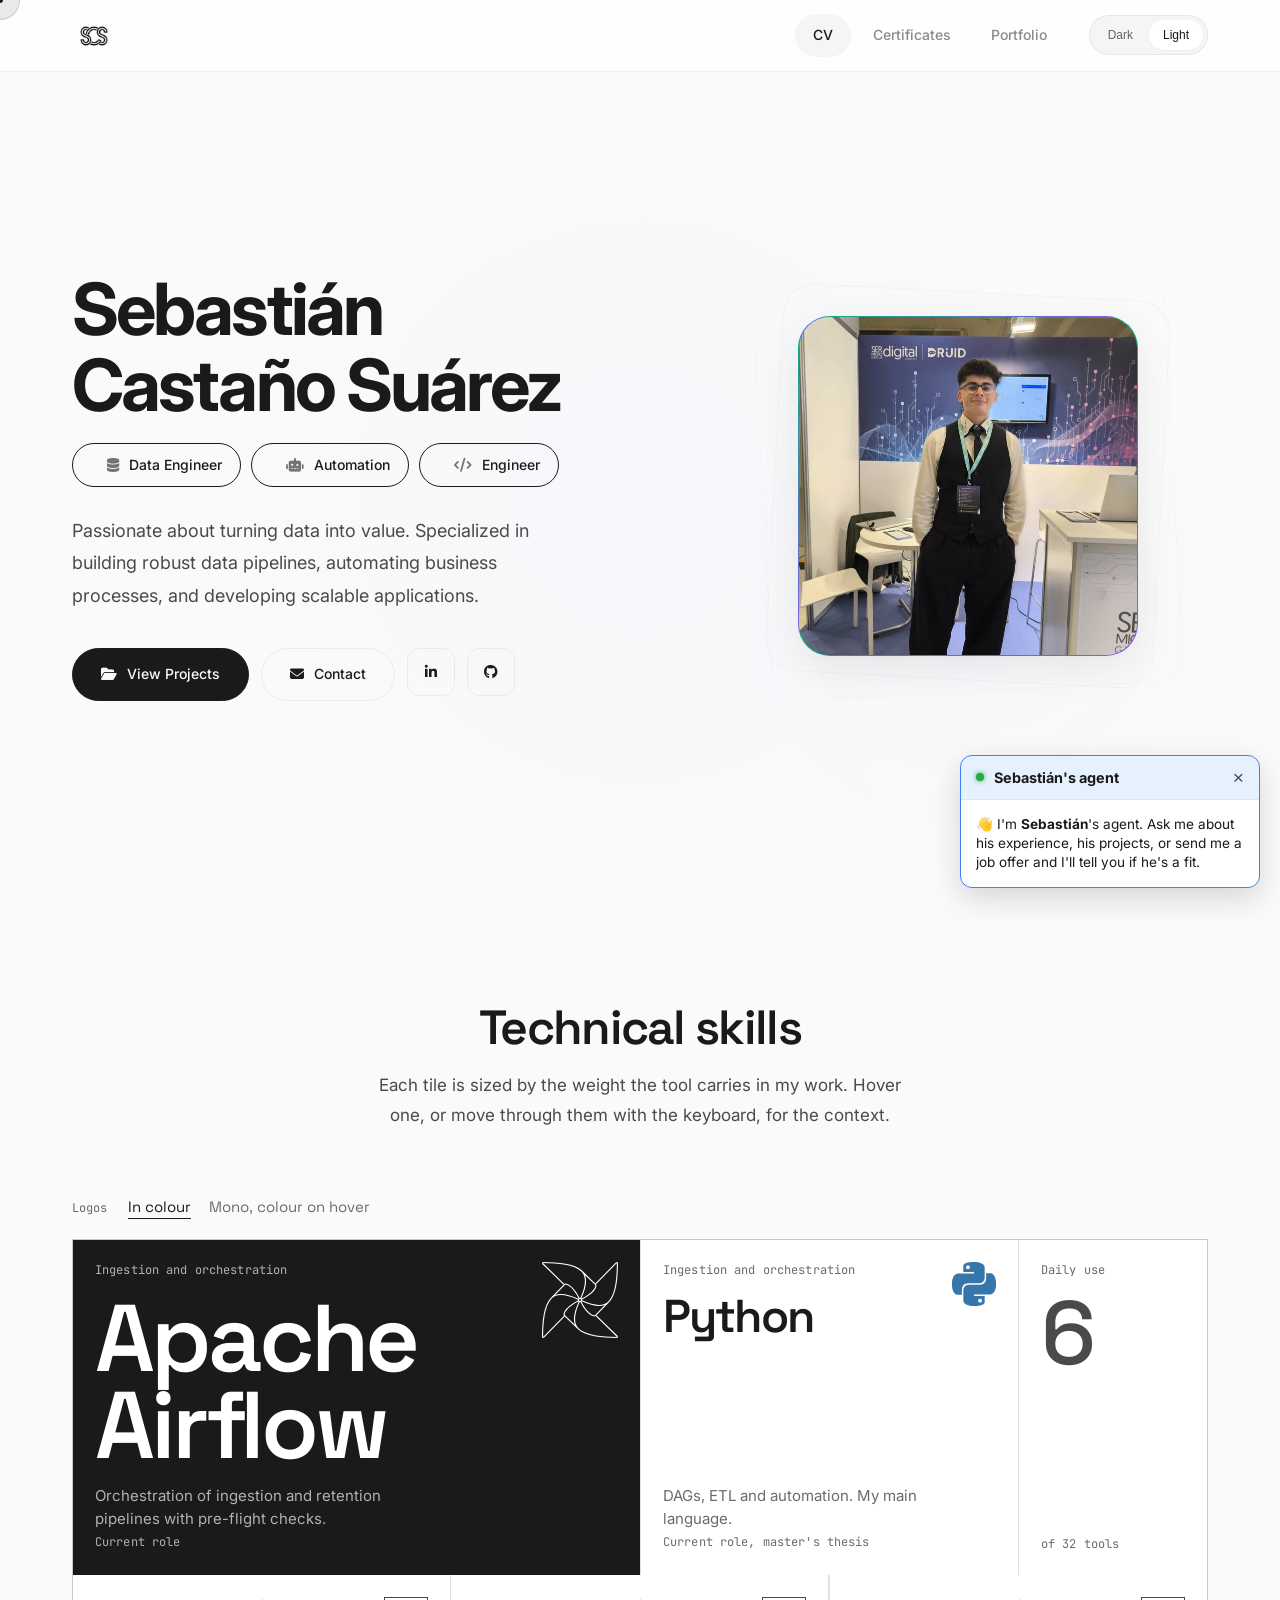
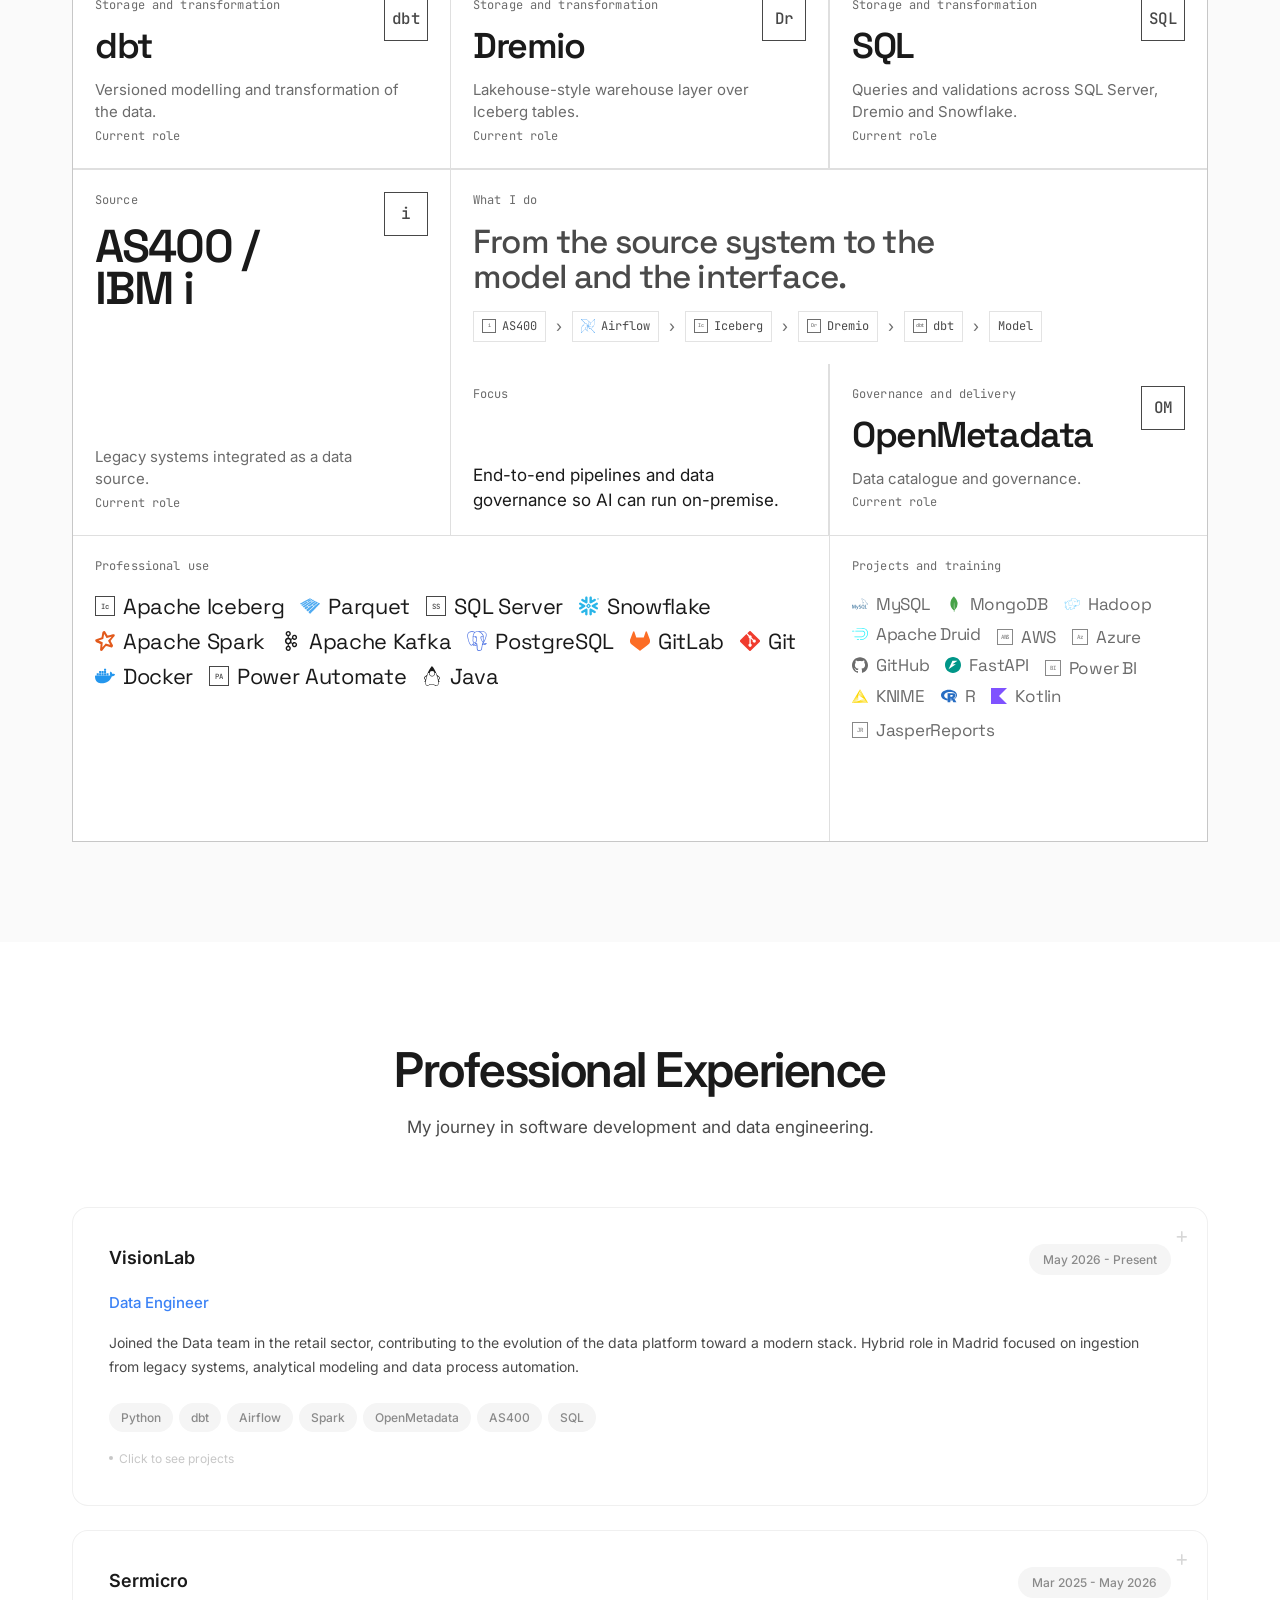
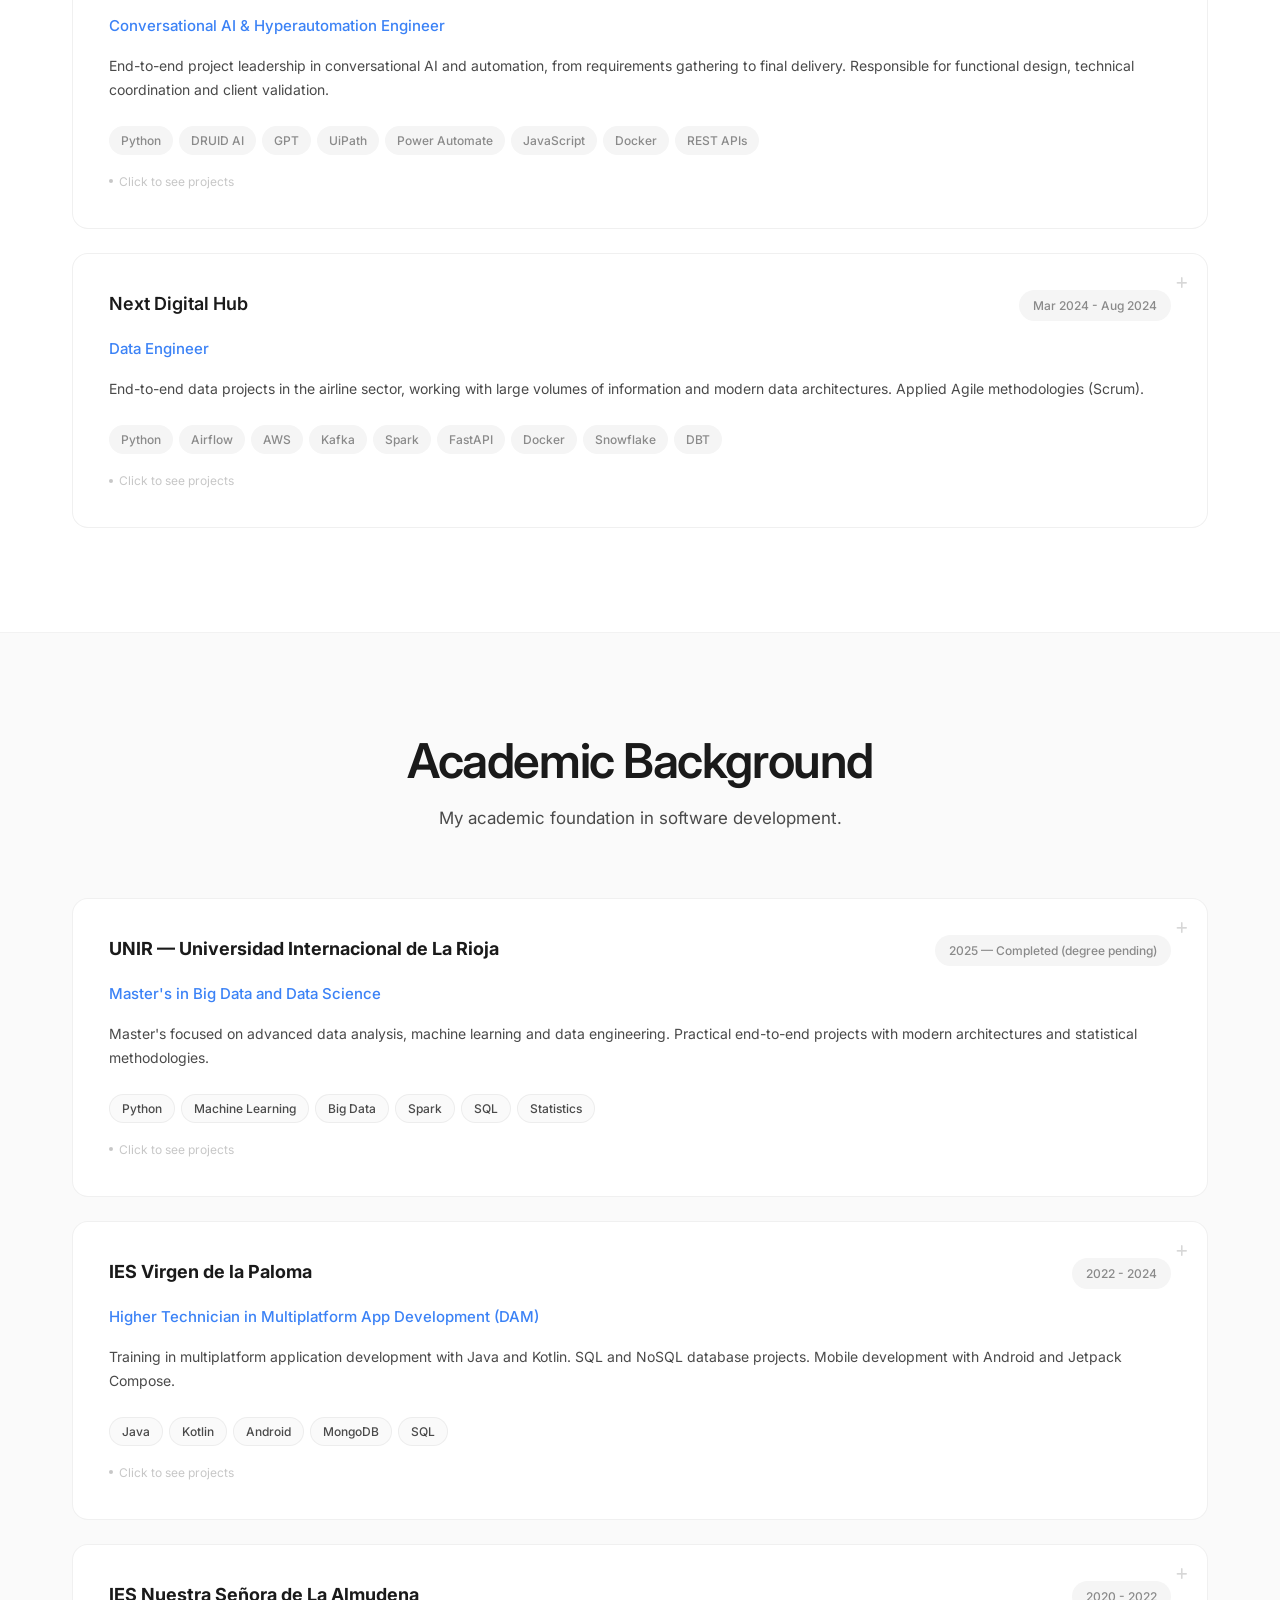
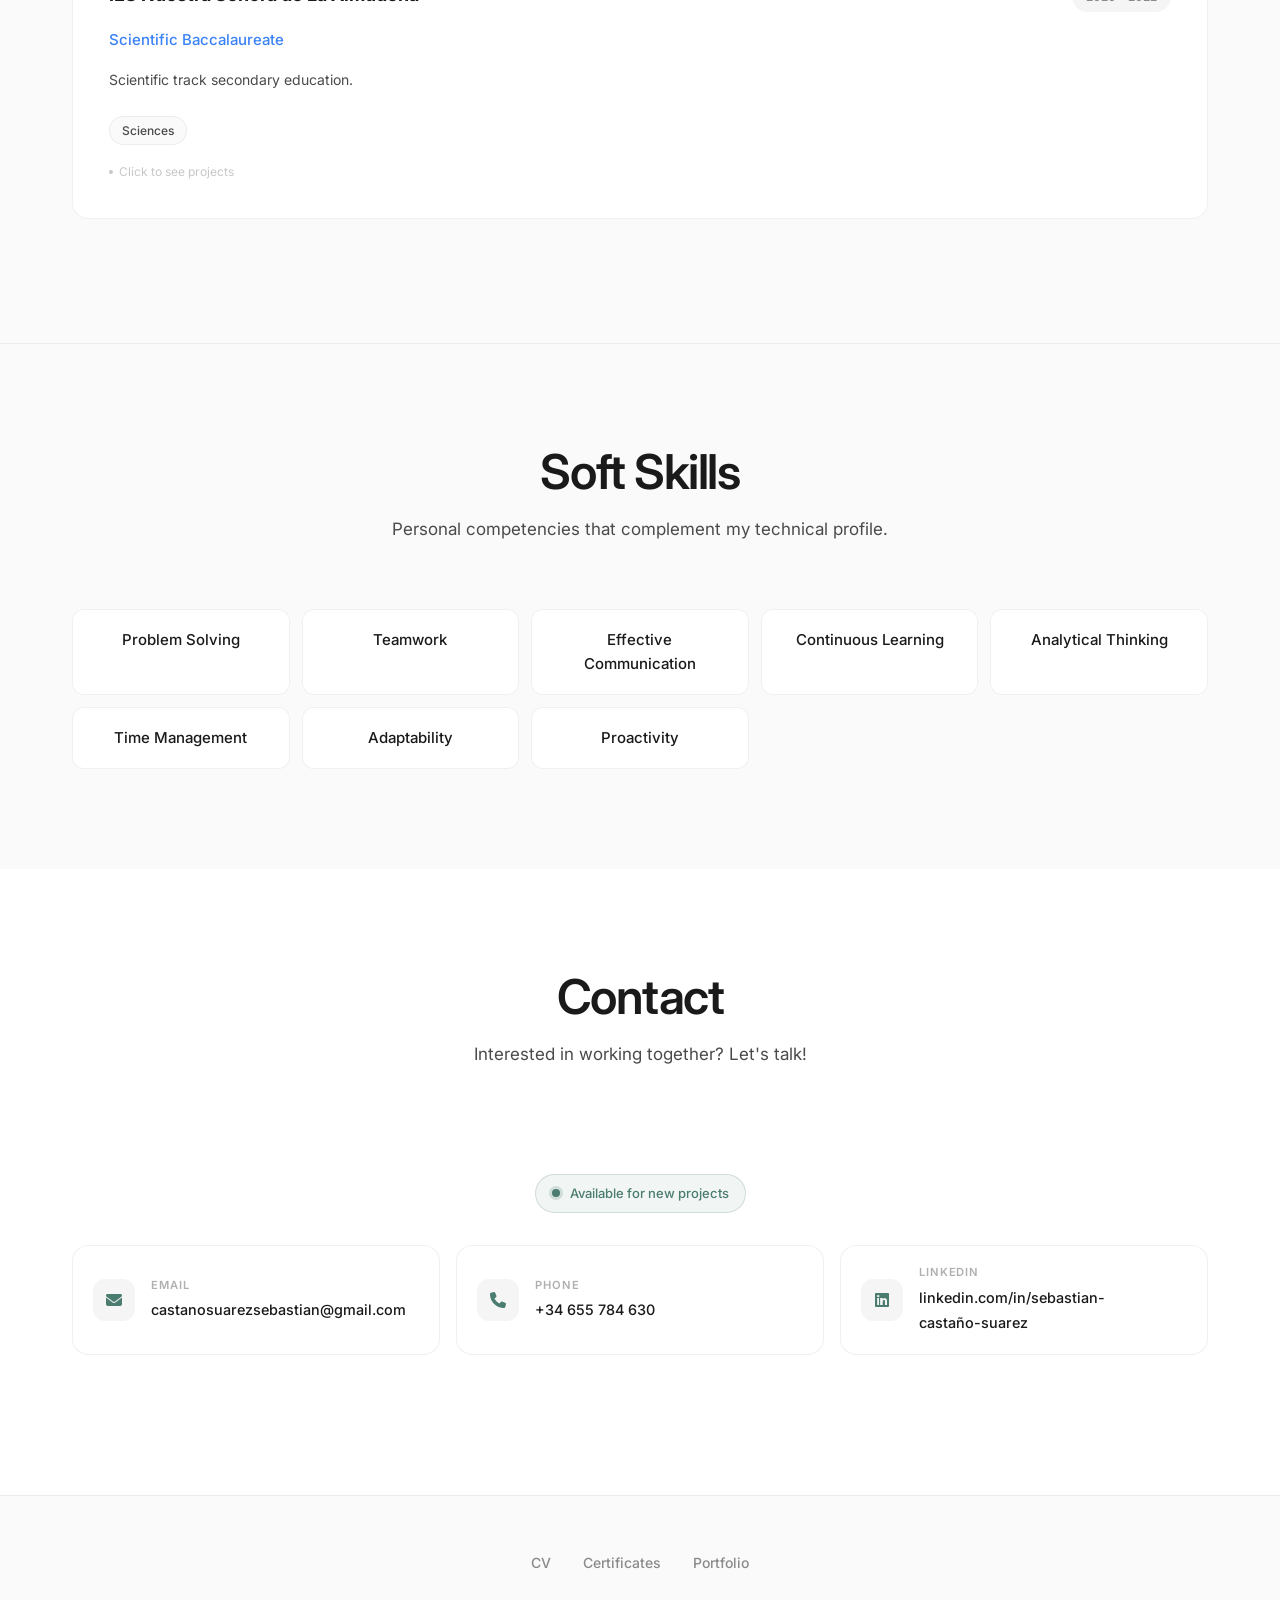
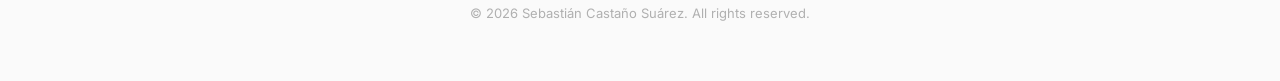
==== commit a5d81d40: "Habilidades tecnicas: bento editorial en lugar de la rejilla de cards El tamano de cada pieza es el " ====
--- a/index.html
+++ b/index.html
@@ -15,11 +15,11 @@
   <!-- Fonts -->
   <link rel="preconnect" href="https://fonts.googleapis.com">
   <link rel="preconnect" href="https://fonts.gstatic.com" crossorigin>
-  <link href="https://fonts.googleapis.com/css2?family=Inter:wght@300;400;500;600;700&display=swap" rel="stylesheet">
+  <link href="https://fonts.googleapis.com/css2?family=Inter:wght@300;400;500;600;700&family=Space+Grotesk:wght@500;600&family=JetBrains+Mono:wght@400;500&display=swap" rel="stylesheet">
 
   <!-- Styles -->
   <link rel="stylesheet" href="assets/css/style.css">
-  <link rel="stylesheet" href="assets/css/filters.css">
+  <link rel="stylesheet" href="assets/css/bento.css">
 
   <!-- Icons -->
   <link rel="stylesheet" href="https://cdnjs.cloudflare.com/ajax/libs/font-awesome/6.5.1/css/all.min.css">
@@ -54,12 +54,7 @@
     .experience-role.data   { color: var(--cat-data); }
     .experience-role.auto   { color: var(--cat-auto); }
     .experience-role.soft   { color: var(--cat-soft); }
- 
-    /* filter chips category colors */
-    .filter-chip[data-category="data"]:not(.active)         { border-left: 3px solid var(--cat-data); }
-    .filter-chip[data-category="automatizacion"]:not(.active) { border-left: 3px solid var(--cat-auto); }
-    .filter-chip[data-category="software"]:not(.active)     { border-left: 3px solid var(--cat-soft); }
-  </style>
+   </style>
 
   <style id="logo-style">
     .logo-img {
@@ -525,7 +520,7 @@
             <a href="https://www.linkedin.com/in/sebastian-casta%C3%B1o-suarez/" target="_blank" class="btn btn-icon btn-secondary">
               <i class="fab fa-linkedin-in"></i>
             </a>
-            <a href="https://github.com/SebastianCastanoSuarez1" target="_blank" class="btn btn-icon btn-secondary">
+            <a href="https://github.com/sbastian29" target="_blank" class="btn btn-icon btn-secondary">
               <i class="fab fa-github"></i>
             </a>
           </div>
@@ -550,65 +545,136 @@
   <section id="habilidades" class="section">
     <div class="container">
       <div class="section-header">
-        <h2 data-i18n="skills.title">Habilidades Técnicas</h2>
-        <p data-i18n="skills.subtitle">Tecnologías y herramientas que domino para crear soluciones de datos e ingeniería de software.</p>
+        <h2 data-i18n="skills.title">Habilidades técnicas</h2>
+        <p data-i18n="skills.subtitle">El tamaño de cada pieza es el peso que tiene en mi trabajo. Pasa por encima o tabula para ver el contexto.</p>
       </div>
 
-      <!-- Filter Search -->
-      <div class="search-filter-container">
-        <div class="search-wrapper">
-          <div class="search-box">
-            <i class="fas fa-search search-icon"></i>
-            <input type="text" class="search-input" id="skillsSearch" placeholder="Buscar habilidades..." data-i18n="skills.search">
-            <button class="search-clear">Limpiar</button>
-          </div>
-        </div>
-
-        <div class="filter-categories">
-          <div class="filter-group">
-            <span class="filter-label" data-i18n="skills.filter.label">Filtrar por área</span>
-            <div class="filter-chips" id="skillFilterChips">
-              <button class="filter-chip" data-filter="automatizacion" data-filter-type="categories" data-category="automatizacion">
-                <span class="filter-chip-dot"></span>
-                <span data-i18n="skills.filter.auto">Automatización / IA</span>
-              </button>
-              <button class="filter-chip" data-filter="data" data-filter-type="categories" data-category="data">
-                <span class="filter-chip-dot"></span>
-                <span data-i18n="skills.filter.data">Data Engineering</span>
-              </button>
-              <button class="filter-chip" data-filter="software" data-filter-type="categories" data-category="software">
-                <span class="filter-chip-dot"></span>
-                <span data-i18n="skills.filter.soft">Desarrollo de Software</span>
-              </button>
-            </div>
-          </div>
-        </div>
-
-        <div class="filter-actions">
-          <span class="results-counter" id="skillsCounter" data-n="0" data-t="0" data-i18n-counter="skills.counter">Mostrando <strong>0</strong> de <strong>0</strong> habilidades</span>
-          <button class="reset-filters" id="resetSkillFilters" disabled data-i18n="skills.reset">
-            <svg class="reset-icon" width="16" height="16" viewBox="0 0 24 24" fill="none" stroke="currentColor" stroke-width="2">
-              <polyline points="1 4 1 10 7 10"></polyline>
-              <path d="M3.51 15a9 9 0 1 0 2.13-9.36L1 10"></path>
-            </svg>
-            Resetear filtros
-          </button>
-        </div>
-
-        <div class="active-filters" id="activeSkillFilters"></div>
-      </div>
-
-      <!-- Skills Grid -->
-      <div class="cards-grid" id="skillsGrid">
-        <!-- Skills will be dynamically generated -->
-      </div>
-
-      <!-- No Results -->
-      <div class="no-results" id="noSkillResults" style="display: none;">
-        <div class="no-results-icon"><i class="fas fa-search"></i></div>
-        <h3 data-i18n="skills.empty">No se encontraron habilidades</h3>
-        <p>Intenta ajustar los filtros o términos de búsqueda</p>
-      </div>
+    <!-- stack:start — generado por tools/build-stack.mjs, no editar a mano -->
+    <svg class="bn-sprite" aria-hidden="true" focusable="false">
+      <symbol id="lg-python" viewBox="0 0 24 24"><path d="M14.25.18l.9.2.73.26.59.3.45.32.34.34.25.34.16.33.1.3.04.26.02.2-.01.13V8.5l-.05.63-.13.55-.21.46-.26.38-.3.31-.33.25-.35.19-.35.14-.33.1-.3.07-.26.04-.21.02H8.77l-.69.05-.59.14-.5.22-.41.27-.33.32-.27.35-.2.36-.15.37-.1.35-.07.32-.04.27-.02.21v3.06H3.17l-.21-.03-.28-.07-.32-.12-.35-.18-.36-.26-.36-.36-.35-.46-.32-.59-.28-.73-.21-.88-.14-1.05-.05-1.23.06-1.22.16-1.04.24-.87.32-.71.36-.57.4-.44.42-.33.42-.24.4-.16.36-.1.32-.05.24-.01h.16l.06.01h8.16v-.83H6.18l-.01-2.75-.02-.37.05-.34.11-.31.17-.28.25-.26.31-.23.38-.2.44-.18.51-.15.58-.12.64-.1.71-.06.77-.04.84-.02 1.27.05zm-6.3 1.98l-.23.33-.08.41.08.41.23.34.33.22.41.09.41-.09.33-.22.23-.34.08-.41-.08-.41-.23-.33-.33-.22-.41-.09-.41.09zm13.09 3.95l.28.06.32.12.35.18.36.27.36.35.35.47.32.59.28.73.21.88.14 1.04.05 1.23-.06 1.23-.16 1.04-.24.86-.32.71-.36.57-.4.45-.42.33-.42.24-.4.16-.36.09-.32.05-.24.02-.16-.01h-8.22v.82h5.84l.01 2.76.02.36-.05.34-.11.31-.17.29-.25.25-.31.24-.38.2-.44.17-.51.15-.58.13-.64.09-.71.07-.77.04-.84.01-1.27-.04-1.07-.14-.9-.2-.73-.25-.59-.3-.45-.33-.34-.34-.25-.34-.16-.33-.1-.3-.04-.25-.02-.2.01-.13v-5.34l.05-.64.13-.54.21-.46.26-.38.3-.32.33-.24.35-.2.35-.14.33-.1.3-.06.26-.04.21-.02.13-.01h5.84l.69-.05.59-.14.5-.21.41-.28.33-.32.27-.35.2-.36.15-.36.1-.35.07-.32.04-.28.02-.21V6.07h2.09l.14.01zm-6.47 14.25l-.23.33-.08.41.08.41.23.33.33.23.41.08.41-.08.33-.23.23-.33.08-.41-.08-.41-.23-.33-.33-.23-.41-.08-.41.08z"/></symbol>
+      <symbol id="lg-airflow" viewBox="0 0 24 24"><path d="M17.195 16.822l4.002-4.102C23.55 10.308 23.934 5.154 24 .43a.396.396 0 0 0-.246-.373.392.392 0 0 0-.437.09l-6.495 6.658-4.102-4.003C10.309.45 5.154.066.43 0H.423a.397.397 0 0 0-.277.683l6.658 6.494-4.003 4.103C.45 13.692.065 18.846 0 23.57a.398.398 0 0 0 .683.282l6.494-6.657 3.934 3.837.17.165c2.41 2.353 7.565 2.737 12.288 2.803h.006a.397.397 0 0 0 .277-.683l-6.657-6.495zm-.409-9.476c.04.115.05.24.031.344-.17.96-1.593 2.538-4.304 3.87a.597.597 0 0 0-.08-.079c1.432-3.155 1.828-5.61 1.175-7.322l3.058 2.984.12.203zm-.131 9.44a.73.73 0 0 1-.347.031c-.96-.171-2.537-1.594-3.87-4.307a.656.656 0 0 0 .08-.078l-.001.001c3.155 1.432 5.61 1.83 7.324 1.174l-2.969 3.043M23.568.392a.05.05 0 0 1 .052-.011c.018.006.03.024.029.043-.065 4.655-.437 9.726-2.703 12.05-1.53 1.565-4.326 1.419-8.283-.377.006-.037.021-.07.02-.108 0-.044-.017-.082-.026-.123 2.83-1.39 4.315-3.037 4.506-4.115.057-.322-.009-.542-.102-.688l6.507-6.67V.392zM.393.43A.045.045 0 0 1 .382.38C.39.36.403.343.425.35c4.655.065 9.727.438 12.05 2.703l.002.002c1.56 1.527 1.415 4.323-.379 8.28-.033-.005-.062-.02-.097-.02h-.008c-.045.001-.084.019-.126.027-1.39-2.83-3.037-4.314-4.115-4.506-.323-.057-.542.01-.688.103L.393.43zm11.94 11.563a.331.331 0 0 1-.327.335H12a.332.332 0 0 1-.004-.661c.172.016.333.144.335.326h.002zm-5.12 4.661a.722.722 0 0 1-.03-.345c.17-.96 1.595-2.54 4.309-3.873.013.016.019.035.033.05.013.012.03.017.044.028-1.434 3.158-1.83 5.613-1.177 7.326l-3.041-2.967m-.006-9.659a.735.735 0 0 1 .345-.031c.961.17 2.54 1.594 3.871 4.306a.597.597 0 0 0-.079.08c-2.167-.983-4.007-1.484-5.498-1.484-.68 0-1.289.103-1.825.308L7.128 7.35M.43 23.607c-.018.018-.038.015-.052.01-.019-.007-.028-.021-.028-.043.065-4.654.437-9.725 2.703-12.049 1.527-1.565 4.325-1.419 8.286.378-.006.035-.02.067-.02.104 0 .043.018.083.026.124-2.831 1.391-4.317 3.04-4.51 4.117-.057.322.01.542.103.688L.43 23.607zm23.144.042c-4.655-.065-9.726-.437-12.05-2.703l-.005-.006c-1.56-1.526-1.412-4.322.383-8.279.033.005.064.02.098.02h.009c.043 0 .08-.018.122-.027 1.39 2.832 3.036 4.317 4.115 4.51.083.014.16.021.23.021a.776.776 0 0 0 .45-.133l6.68 6.516c.02.02.016.04.01.052a.042.042 0 0 1-.042.029z"/></symbol>
+      <symbol id="lg-parquet" viewBox="0 0 24 24"><path d="M10.953 20.391c-.95-1.013-.978-1.057-.807-1.248.27-.304 11.811-10.868 11.977-10.964.143-.083 1.558.6 1.867.902.119.115-.8 1.098-5.817 6.218-3.277 3.345-6.021 6.095-6.097 6.112-.076.016-.582-.442-1.123-1.02zM8.333 17.7c-.511-.515-.835-.92-.803-1.003.058-.152 6.693-5.515 6.817-5.51.153.005 1.714 1.191 1.714 1.302 0 .116-6.67 6.073-6.8 6.073-.038 0-.456-.388-.928-.862zM5.91 15.227c-.4-.448-.652-.81-.598-.86.28-.26 3.164-2.26 3.26-2.26.154.002 1.547 1.196 1.547 1.327 0 .161-3.124 2.566-3.334 2.566-.1 0-.494-.348-.875-.773zm-1.988-2.04c-.574-.58-.642-.69-.512-.81.187-.174 9.357-6.094 9.545-6.162.146-.053 1.417.716 1.417.858 0 .102-9.401 6.685-9.63 6.744-.091.023-.435-.241-.82-.63zm6.117-.935c-.379-.314-.687-.626-.684-.692.002-.066.337-.354.743-.64.406-.285 2.227-1.587 4.046-2.894 1.82-1.307 3.383-2.376 3.474-2.376.245 0 1.485.717 1.445.835-.057.173-8.012 6.336-8.179 6.337-.086 0-.467-.256-.845-.57zm-7.963-.923c-.452-.478-.518-.593-.4-.701.103-.093 5.783-3.449 6.47-3.821.114-.062 1.318.807 1.28.922-.05.15-6.456 4.172-6.645 4.172-.09 0-.408-.257-.705-.572Zm13.735.038c-.416-.298-.772-.59-.792-.65-.028-.083 3.74-3.215 4.595-3.818.166-.118.297-.079 1.01.301.45.24.818.485.817.545-.002.152-4.487 4.098-4.7 4.135-.096.016-.515-.214-.93-.513zM.547 9.707 0 9.156l.243-.158c.133-.086 2.841-1.563 6.018-3.282l5.775-3.126.553.27c.303.15.552.322.552.384 0 .084-11.875 7.018-12.02 7.018-.015 0-.274-.249-.574-.553zm8.88-2.79c-.269-.2-.487-.418-.487-.483s1.083-.755 2.406-1.534l2.405-1.417.617.33c.34.18.617.363.617.406 0 .122-4.715 3.07-4.904 3.067-.092-.001-.387-.167-.655-.368Zm4.816-.612c-.325-.2-.589-.418-.588-.484.002-.112 1.64-1.209 1.909-1.279.123-.032 1.226.55 1.315.694.027.044-.031.15-.128.237-.333.296-1.7 1.202-1.81 1.199-.06-.002-.374-.167-.698-.367z"/></symbol>
+      <symbol id="lg-snowflake" viewBox="0 0 24 24"><path d="M24 3.459c0 .646-.418 1.18-1.141 1.18-.723 0-1.142-.534-1.142-1.18 0-.647.419-1.18 1.142-1.18.723 0 1.141.533 1.141 1.18zm-.228 0c0-.533-.38-.951-.913-.951s-.913.38-.913.95c0 .533.38.952.913.952.57 0 .913-.419.913-.951zm-1.37-.533h.495c.266 0 .456.152.456.38 0 .153-.076.229-.19.305l.19.266v.038h-.266l-.19-.266h-.229v.266h-.266zm.495.228h-.229v.267h.229c.114 0 .152-.038.152-.114.038-.077-.038-.153-.152-.153zM7.602 12.4c.038-.151.076-.304.076-.456 0-.114-.038-.228-.038-.342-.114-.343-.304-.647-.646-.838l-4.87-2.777c-.685-.38-1.56-.152-1.94.533-.381.685-.153 1.56.532 1.94l2.701 1.56-2.701 1.56c-.685.38-.913 1.256-.533 1.94.38.685 1.256.914 1.94.533l4.832-2.777c.343-.267.571-.533.647-.876zm1.332 2.626c-.266-.038-.57.038-.837.19l-4.832 2.777c-.685.38-.913 1.256-.532 1.94.38.686 1.255.914 1.94.533l2.701-1.56v3.12c0 .8.647 1.408 1.446 1.408.799 0 1.407-.647 1.407-1.408v-5.592c0-.761-.57-1.37-1.293-1.408zm4.946-6.088c.266.038.57-.038.837-.19l4.832-2.777c.685-.38.913-1.256.532-1.94-.38-.686-1.255-.914-1.94-.533l-2.701 1.56V1.975c0-.799-.647-1.408-1.446-1.408-.799 0-1.446.609-1.446 1.408V7.53c0 .76.609 1.37 1.332 1.407zM3.265 5.97l4.832 2.777c.266.152.533.19.837.19.723-.038 1.331-.684 1.331-1.407V1.975c0-.799-.646-1.408-1.407-1.408-.799 0-1.446.647-1.446 1.408v3.12l-2.701-1.56c-.685-.38-1.56-.152-1.94.533-.419.646-.19 1.521.494 1.902zm9.093 6.011a.412.412 0 00-.114-.266l-.57-.571a.346.346 0 00-.267-.114.412.412 0 00-.266.114l-.571.57a.411.411 0 00-.114.267c0 .076.038.19.114.267l.57.57a.345.345 0 00.267.114c.076 0 .19-.038.266-.114l.571-.57a.412.412 0 00.114-.267zm1.598.533L11.94 14.53c-.039.038-.153.114-.229.114h-.608a.411.411 0 01-.267-.114L8.82 12.514a.408.408 0 01-.076-.229v-.608c0-.076.038-.19.114-.267l2.016-2.016a.41.41 0 01.267-.114h.608a.41.41 0 01.267.114l2.016 2.016a.347.347 0 01.114.267v.608c-.076.077-.114.19-.19.229zm5.593 5.44l-4.832-2.777c-.266-.152-.57-.19-.837-.152-.723.038-1.332.684-1.332 1.408v5.554c0 .8.647 1.408 1.408 1.408.799 0 1.446-.647 1.446-1.408v-3.12l2.7 1.56c.686.38 1.561.152 1.941-.533.419-.646.19-1.521-.494-1.94zm2.549-7.533l-2.701 1.56 2.7 1.56c.686.38.914 1.256.533 1.94-.38.685-1.255.913-1.94.533l-4.832-2.778a1.644 1.644 0 01-.647-.798c-.037-.153-.076-.305-.076-.457 0-.114.039-.228.039-.342.114-.343.342-.647.646-.837l4.832-2.778c.685-.38 1.56-.152 1.94.533.457.609.19 1.484-.494 1.864"/></symbol>
+      <symbol id="lg-spark" viewBox="0 0 24 24"><path d="M10.812 0c-.425.013-.845.215-1.196.605a3.593 3.593 0 00-.493.722c-.355.667-.425 1.415-.556 2.143a551.9 551.9 0 00-.726 4.087c-.027.16-.096.227-.244.273C5.83 8.386 4.06 8.94 2.3 9.514c-.387.125-.773.289-1.114.506-1.042.665-1.196 1.753-.415 2.71.346.422.79.715 1.284.936 1.1.49 2.202.976 3.3 1.47.019.01.036.013.053.019h-.004l1.306.535c0 .023.002.045 0 .073-.2 2.03-.39 4.063-.58 6.095-.04.419-.012.831.134 1.23.317.87 1.065 1.148 1.881.701.372-.204.666-.497.937-.818 1.372-1.623 2.746-3.244 4.113-4.872.111-.133.205-.15.363-.098.349.117.697.231 1.045.347h.001c.02.012.045.02.073.03l.142.042c1.248.416 2.68.775 3.929 1.19.4.132.622.164 1.045.098.311-.048.592-.062.828-.236.602-.33.995-.957.988-1.682-.005-.427-.154-.813-.35-1.186-.82-1.556-1.637-3.113-2.461-4.666-.078-.148-.076-.243.037-.375 1.381-1.615 2.756-3.236 4.133-4.855.272-.32.513-.658.653-1.058.308-.878-.09-1.57-1-1.741a2.783 2.783 0 00-1.235.069c-1.974.521-3.947 1.041-5.918 1.57-.175.047-.26.015-.355-.144a353.08 353.08 0 00-2.421-4.018 4.61 4.61 0 00-.652-.849c-.371-.37-.802-.549-1.227-.536zm.172 3.703a.592.592 0 01.189.211c.87 1.446 1.742 2.89 2.609 4.338.07.118.135.16.277.121 1.525-.41 3.052-.813 4.579-1.217.367-.098.735-.193 1.103-.289a.399.399 0 01-.1.2c-1.259 1.48-2.516 2.962-3.779 4.438-.11.13-.12.22-.04.37.937 1.803 1.768 3.309 2.498 4.76l-3.696-1.019c-.538-.18-1.077-.358-1.615-.539-.163-.055-.25-.03-.36.1-1.248 1.488-2.504 2.97-3.759 4.454a.398.398 0 01-.18.132c.035-.378.068-.757.104-1.136.149-1.572.297-3.144.451-4.716-.03-.318.117-.405-.322-.545-1.493-.593-3.346-1.321-4.816-1.905a.595.595 0 01.24-.134c1.797-.57 3.595-1.14 5.394-1.705.127-.04.199-.092.211-.233.013-.148.05-.294.076-.441.241-1.363.483-2.726.726-4.088.068-.386.14-.771.21-1.157z"/></symbol>
+      <symbol id="lg-kafka" viewBox="0 0 24 24"><path d="M9.71 2.136a1.43 1.43 0 0 0-2.047 0h-.007a1.48 1.48 0 0 0-.421 1.042c0 .41.161.777.422 1.039l.007.007c.257.264.616.426 1.019.426.404 0 .766-.162 1.027-.426l.003-.007c.261-.262.421-.629.421-1.039 0-.408-.159-.777-.421-1.042H9.71zM8.683 22.295c.404 0 .766-.167 1.027-.429l.003-.008c.261-.261.421-.631.421-1.036 0-.41-.159-.778-.421-1.044H9.71a1.42 1.42 0 0 0-1.027-.432 1.4 1.4 0 0 0-1.02.432h-.007c-.26.266-.422.634-.422 1.044 0 .406.161.775.422 1.036l.007.008c.258.262.617.429 1.02.429zm7.89-4.462c.359-.096.683-.33.882-.684l.027-.052a1.47 1.47 0 0 0 .114-1.067 1.454 1.454 0 0 0-.675-.896l-.021-.014a1.425 1.425 0 0 0-1.078-.132c-.36.091-.684.335-.881.686-.2.349-.241.75-.146 1.119.099.363.33.691.675.896h.002c.346.203.737.239 1.101.144zm-6.405-7.342a2.083 2.083 0 0 0-1.485-.627c-.58 0-1.103.242-1.482.627-.378.385-.612.916-.612 1.507s.233 1.124.612 1.514a2.08 2.08 0 0 0 2.967 0c.379-.39.612-.923.612-1.514s-.233-1.122-.612-1.507zm-.835-2.51c.843.141 1.6.552 2.178 1.144h.004c.092.093.182.196.265.299l1.446-.851a3.176 3.176 0 0 1-.047-1.808 3.149 3.149 0 0 1 1.456-1.926l.025-.016a3.062 3.062 0 0 1 2.345-.306c.77.21 1.465.721 1.898 1.482v.002c.431.757.518 1.626.313 2.408a3.145 3.145 0 0 1-1.456 1.928l-.198.118h-.02a3.095 3.095 0 0 1-2.154.201 3.127 3.127 0 0 1-1.514-.944l-1.444.848a4.162 4.162 0 0 1 0 2.879l1.444.846c.413-.47.939-.789 1.514-.944a3.041 3.041 0 0 1 2.371.319l.048.023v.002a3.17 3.17 0 0 1 1.408 1.906 3.215 3.215 0 0 1-.313 2.405l-.026.053-.003-.005a3.147 3.147 0 0 1-1.867 1.436 3.096 3.096 0 0 1-2.371-.318v-.006a3.156 3.156 0 0 1-1.456-1.927 3.175 3.175 0 0 1 .047-1.805l-1.446-.848a3.905 3.905 0 0 1-.265.294l-.004.005a3.938 3.938 0 0 1-2.178 1.138v1.699a3.09 3.09 0 0 1 1.56.862l.002.004c.565.572.914 1.368.914 2.243 0 .873-.35 1.664-.914 2.239l-.002.009a3.1 3.1 0 0 1-2.21.931 3.1 3.1 0 0 1-2.206-.93h-.002v-.009a3.186 3.186 0 0 1-.916-2.239c0-.875.35-1.672.916-2.243v-.004h.002a3.1 3.1 0 0 1 1.558-.862v-1.699a3.926 3.926 0 0 1-2.176-1.138l-.006-.005a4.098 4.098 0 0 1-1.173-2.874c0-1.122.452-2.136 1.173-2.872h.006a3.947 3.947 0 0 1 2.176-1.144V6.289a3.137 3.137 0 0 1-1.558-.864h-.002v-.004a3.192 3.192 0 0 1-.916-2.243c0-.871.35-1.669.916-2.243l.002-.002A3.084 3.084 0 0 1 8.683 0c.861 0 1.641.355 2.21.932v.002h.002c.565.574.914 1.372.914 2.243 0 .876-.35 1.667-.914 2.243l-.002.005a3.142 3.142 0 0 1-1.56.864v1.692zm8.121-1.129l-.012-.019a1.452 1.452 0 0 0-.87-.668 1.43 1.43 0 0 0-1.103.146h.002c-.347.2-.58.529-.677.896-.095.365-.054.768.146 1.119l.007.009c.2.347.519.579.874.673.357.103.755.059 1.098-.144l.019-.009a1.47 1.47 0 0 0 .657-.885 1.493 1.493 0 0 0-.141-1.118"/></symbol>
+      <symbol id="lg-postgresql" viewBox="0 0 24 24"><path d="M23.5594 14.7228a.5269.5269 0 0 0-.0563-.1191c-.139-.2632-.4768-.3418-1.0074-.2321-1.6533.3411-2.2935.1312-2.5256-.0191 1.342-2.0482 2.445-4.522 3.0411-6.8297.2714-1.0507.7982-3.5237.1222-4.7316a1.5641 1.5641 0 0 0-.1509-.235C21.6931.9086 19.8007.0248 17.5099.0005c-1.4947-.0158-2.7705.3461-3.1161.4794a9.449 9.449 0 0 0-.5159-.0816 8.044 8.044 0 0 0-1.3114-.1278c-1.1822-.0184-2.2038.2642-3.0498.8406-.8573-.3211-4.7888-1.645-7.2219.0788C.9359 2.1526.3086 3.8733.4302 6.3043c.0409.818.5069 3.334 1.2423 5.7436.4598 1.5065.9387 2.7019 1.4334 3.582.553.9942 1.1259 1.5933 1.7143 1.7895.4474.1491 1.1327.1441 1.8581-.7279.8012-.9635 1.5903-1.8258 1.9446-2.2069.4351.2355.9064.3625 1.39.3772a.0569.0569 0 0 0 .0004.0041 11.0312 11.0312 0 0 0-.2472.3054c-.3389.4302-.4094.5197-1.5002.7443-.3102.064-1.1344.2339-1.1464.8115-.0025.1224.0329.2309.0919.3268.2269.4231.9216.6097 1.015.6331 1.3345.3335 2.5044.092 3.3714-.6787-.017 2.231.0775 4.4174.3454 5.0874.2212.5529.7618 1.9045 2.4692 1.9043.2505 0 .5263-.0291.8296-.0941 1.7819-.3821 2.5557-1.1696 2.855-2.9059.1503-.8707.4016-2.8753.5388-4.1012.0169-.0703.0357-.1207.057-.1362.0007-.0005.0697-.0471.4272.0307a.3673.3673 0 0 0 .0443.0068l.2539.0223.0149.001c.8468.0384 1.9114-.1426 2.5312-.4308.6438-.2988 1.8057-1.0323 1.5951-1.6698zM2.371 11.8765c-.7435-2.4358-1.1779-4.8851-1.2123-5.5719-.1086-2.1714.4171-3.6829 1.5623-4.4927 1.8367-1.2986 4.8398-.5408 6.108-.13-.0032.0032-.0066.0061-.0098.0094-2.0238 2.044-1.9758 5.536-1.9708 5.7495-.0002.0823.0066.1989.0162.3593.0348.5873.0996 1.6804-.0735 2.9184-.1609 1.1504.1937 2.2764.9728 3.0892.0806.0841.1648.1631.2518.2374-.3468.3714-1.1004 1.1926-1.9025 2.1576-.5677.6825-.9597.5517-1.0886.5087-.3919-.1307-.813-.5871-1.2381-1.3223-.4796-.839-.9635-2.0317-1.4155-3.5126zm6.0072 5.0871c-.1711-.0428-.3271-.1132-.4322-.1772.0889-.0394.2374-.0902.4833-.1409 1.2833-.2641 1.4815-.4506 1.9143-1.0002.0992-.126.2116-.2687.3673-.4426a.3549.3549 0 0 0 .0737-.1298c.1708-.1513.2724-.1099.4369-.0417.156.0646.3078.26.3695.4752.0291.1016.0619.2945-.0452.4444-.9043 1.2658-2.2216 1.2494-3.1676 1.0128zm2.094-3.988-.0525.141c-.133.3566-.2567.6881-.3334 1.003-.6674-.0021-1.3168-.2872-1.8105-.8024-.6279-.6551-.9131-1.5664-.7825-2.5004.1828-1.3079.1153-2.4468.079-3.0586-.005-.0857-.0095-.1607-.0122-.2199.2957-.2621 1.6659-.9962 2.6429-.7724.4459.1022.7176.4057.8305.928.5846 2.7038.0774 3.8307-.3302 4.7363-.084.1866-.1633.3629-.2311.5454zm7.3637 4.5725c-.0169.1768-.0358.376-.0618.5959l-.146.4383a.3547.3547 0 0 0-.0182.1077c-.0059.4747-.054.6489-.115.8693-.0634.2292-.1353.4891-.1794 1.0575-.11 1.4143-.8782 2.2267-2.4172 2.5565-1.5155.3251-1.7843-.4968-2.0212-1.2217a6.5824 6.5824 0 0 0-.0769-.2266c-.2154-.5858-.1911-1.4119-.1574-2.5551.0165-.5612-.0249-1.9013-.3302-2.6462.0044-.2932.0106-.5909.019-.8918a.3529.3529 0 0 0-.0153-.1126 1.4927 1.4927 0 0 0-.0439-.208c-.1226-.4283-.4213-.7866-.7797-.9351-.1424-.059-.4038-.1672-.7178-.0869.067-.276.1831-.5875.309-.9249l.0529-.142c.0595-.16.134-.3257.213-.5012.4265-.9476 1.0106-2.2453.3766-5.1772-.2374-1.0981-1.0304-1.6343-2.2324-1.5098-.7207.0746-1.3799.3654-1.7088.5321a5.6716 5.6716 0 0 0-.1958.1041c.0918-1.1064.4386-3.1741 1.7357-4.4823a4.0306 4.0306 0 0 1 .3033-.276.3532.3532 0 0 0 .1447-.0644c.7524-.5706 1.6945-.8506 2.802-.8325.4091.0067.8017.0339 1.1742.081 1.939.3544 3.2439 1.4468 4.0359 2.3827.8143.9623 1.2552 1.9315 1.4312 2.4543-1.3232-.1346-2.2234.1268-2.6797.779-.9926 1.4189.543 4.1729 1.2811 5.4964.1353.2426.2522.4522.2889.5413.2403.5825.5515.9713.7787 1.2552.0696.087.1372.1714.1885.245-.4008.1155-1.1208.3825-1.0552 1.717-.0123.1563-.0423.4469-.0834.8148-.0461.2077-.0702.4603-.0994.7662zm.8905-1.6211c-.0405-.8316.2691-.9185.5967-1.0105a2.8566 2.8566 0 0 0 .135-.0406 1.202 1.202 0 0 0 .1342.103c.5703.3765 1.5823.4213 3.0068.1344-.2016.1769-.5189.3994-.9533.6011-.4098.1903-1.0957.333-1.7473.3636-.7197.0336-1.0859-.0807-1.1721-.151zm.5695-9.2712c-.0059.3508-.0542.6692-.1054 1.0017-.055.3576-.112.7274-.1264 1.1762-.0142.4368.0404.8909.0932 1.3301.1066.887.216 1.8003-.2075 2.7014a3.5272 3.5272 0 0 1-.1876-.3856c-.0527-.1276-.1669-.3326-.3251-.6162-.6156-1.1041-2.0574-3.6896-1.3193-4.7446.3795-.5427 1.3408-.5661 2.1781-.463zm.2284 7.0137a12.3762 12.3762 0 0 0-.0853-.1074l-.0355-.0444c.7262-1.1995.5842-2.3862.4578-3.4385-.0519-.4318-.1009-.8396-.0885-1.2226.0129-.4061.0666-.7543.1185-1.0911.0639-.415.1288-.8443.1109-1.3505.0134-.0531.0188-.1158.0118-.1902-.0457-.4855-.5999-1.938-1.7294-3.253-.6076-.7073-1.4896-1.4972-2.6889-2.0395.5251-.1066 1.2328-.2035 2.0244-.1859 2.0515.0456 3.6746.8135 4.8242 2.2824a.908.908 0 0 1 .0667.1002c.7231 1.3556-.2762 6.2751-2.9867 10.5405zm-8.8166-6.1162c-.025.1794-.3089.4225-.6211.4225a.5821.5821 0 0 1-.0809-.0056c-.1873-.026-.3765-.144-.5059-.3156-.0458-.0605-.1203-.178-.1055-.2844.0055-.0401.0261-.0985.0925-.1488.1182-.0894.3518-.1226.6096-.0867.3163.0441.6426.1938.6113.4186zm7.9305-.4114c.0111.0792-.049.201-.1531.3102-.0683.0717-.212.1961-.4079.2232a.5456.5456 0 0 1-.075.0052c-.2935 0-.5414-.2344-.5607-.3717-.024-.1765.2641-.3106.5611-.352.297-.0414.6111.0088.6356.1851z"/></symbol>
+      <symbol id="lg-gitlab" viewBox="0 0 24 24"><path d="m23.6004 9.5927-.0337-.0862L20.3.9814a.851.851 0 0 0-.3362-.405.8748.8748 0 0 0-.9997.0539.8748.8748 0 0 0-.29.4399l-2.2055 6.748H7.5375l-2.2057-6.748a.8573.8573 0 0 0-.29-.4412.8748.8748 0 0 0-.9997-.0537.8585.8585 0 0 0-.3362.4049L.4332 9.5015l-.0325.0862a6.0657 6.0657 0 0 0 2.0119 7.0105l.0113.0087.03.0213 4.976 3.7264 2.462 1.8633 1.4995 1.1321a1.0085 1.0085 0 0 0 1.2197 0l1.4995-1.1321 2.4619-1.8633 5.006-3.7489.0125-.01a6.0682 6.0682 0 0 0 2.0094-7.003z"/></symbol>
+      <symbol id="lg-git" viewBox="0 0 24 24"><path d="M13.09 23.549a1.54 1.54 0 0 1-2.18 0L.451 13.089a1.54 1.54 0 0 1 0-2.179l7.191-7.19 2.733 2.733a1.85 1.85 0 0 0 .964 2.326v6.66a1.849 1.849 0 1 0 1.54 0V8.957l2.508 2.508a1.85 1.85 0 1 0 1.09-1.09l-2.634-2.634a1.85 1.85 0 0 0-2.378-2.377L8.73 2.63 10.91.451a1.54 1.54 0 0 1 2.179 0l10.459 10.46a1.54 1.54 0 0 1 0 2.179z"/></symbol>
+      <symbol id="lg-docker" viewBox="0 0 24 24"><path d="M13.983 11.078h2.119a.186.186 0 00.186-.185V9.006a.186.186 0 00-.186-.186h-2.119a.185.185 0 00-.185.185v1.888c0 .102.083.185.185.185m-2.954-5.43h2.118a.186.186 0 00.186-.186V3.574a.186.186 0 00-.186-.185h-2.118a.185.185 0 00-.185.185v1.888c0 .102.082.185.185.185m0 2.716h2.118a.187.187 0 00.186-.186V6.29a.186.186 0 00-.186-.185h-2.118a.185.185 0 00-.185.185v1.887c0 .102.082.185.185.186m-2.93 0h2.12a.186.186 0 00.184-.186V6.29a.185.185 0 00-.185-.185H8.1a.185.185 0 00-.185.185v1.887c0 .102.083.185.185.186m-2.964 0h2.119a.186.186 0 00.185-.186V6.29a.185.185 0 00-.185-.185H5.136a.186.186 0 00-.186.185v1.887c0 .102.084.185.186.186m5.893 2.715h2.118a.186.186 0 00.186-.185V9.006a.186.186 0 00-.186-.186h-2.118a.185.185 0 00-.185.185v1.888c0 .102.082.185.185.185m-2.93 0h2.12a.185.185 0 00.184-.185V9.006a.185.185 0 00-.184-.186h-2.12a.185.185 0 00-.184.185v1.888c0 .102.083.185.185.185m-2.964 0h2.119a.185.185 0 00.185-.185V9.006a.185.185 0 00-.184-.186h-2.12a.186.186 0 00-.186.186v1.887c0 .102.084.185.186.185m-2.92 0h2.12a.185.185 0 00.184-.185V9.006a.185.185 0 00-.184-.186h-2.12a.185.185 0 00-.184.185v1.888c0 .102.082.185.185.185M23.763 9.89c-.065-.051-.672-.51-1.954-.51-.338.001-.676.03-1.01.087-.248-1.7-1.653-2.53-1.716-2.566l-.344-.199-.226.327c-.284.438-.49.922-.612 1.43-.23.97-.09 1.882.403 2.661-.595.332-1.55.413-1.744.42H.751a.751.751 0 00-.75.748 11.376 11.376 0 00.692 4.062c.545 1.428 1.355 2.48 2.41 3.124 1.18.723 3.1 1.137 5.275 1.137.983.003 1.963-.086 2.93-.266a12.248 12.248 0 003.823-1.389c.98-.567 1.86-1.288 2.61-2.136 1.252-1.418 1.998-2.997 2.553-4.4h.221c1.372 0 2.215-.549 2.68-1.009.309-.293.55-.65.707-1.046l.098-.288Z"/></symbol>
+      <symbol id="lg-java" viewBox="0 0 24 24"><path d="M11.915 0 11.7.215C9.515 2.4 7.47 6.39 6.046 10.483c-1.064 1.024-3.633 2.81-3.711 3.551-.093.87 1.746 2.611 1.55 3.235-.198.625-1.304 1.408-1.014 1.939.1.188.823.011 1.277-.491a13.389 13.389 0 0 0-.017 2.14c.076.906.27 1.668.643 2.232.372.563.956.911 1.667.911.397 0 .727-.114 1.024-.264.298-.149.571-.33.91-.5.68-.34 1.634-.666 3.53-.604 1.903.062 2.872.39 3.559.704.687.314 1.15.664 1.925.664.767 0 1.395-.336 1.807-.9.412-.563.631-1.33.72-2.24.06-.623.055-1.32 0-2.066.454.45 1.117.604 1.213.424.29-.53-.816-1.314-1.013-1.937-.198-.624 1.642-2.366 1.549-3.236-.08-.748-2.707-2.568-3.748-3.586C16.428 6.374 14.308 2.394 12.13.215zm.175 6.038a2.95 2.95 0 0 1 2.943 2.942 2.95 2.95 0 0 1-2.943 2.943A2.95 2.95 0 0 1 9.148 8.98a2.95 2.95 0 0 1 2.942-2.942zM8.685 7.983a3.515 3.515 0 0 0-.145.997c0 1.951 1.6 3.55 3.55 3.55 1.95 0 3.55-1.598 3.55-3.55 0-.329-.046-.648-.132-.951.334.095.64.208.915.336a42.699 42.699 0 0 1 2.042 5.829c.678 2.545 1.01 4.92.846 6.607-.082.844-.29 1.51-.606 1.94-.315.431-.713.651-1.315.651-.593 0-.932-.27-1.673-.61-.741-.338-1.825-.694-3.792-.758-1.974-.064-3.073.293-3.821.669-.375.188-.659.373-.911.5s-.466.2-.752.2c-.53 0-.876-.209-1.16-.64-.285-.43-.474-1.101-.545-1.948-.141-1.693.176-4.069.823-6.614a43.155 43.155 0 0 1 1.934-5.783c.348-.167.749-.31 1.192-.425zm-3.382 4.362a.216.216 0 0 1 .13.031c-.166.56-.323 1.116-.463 1.665a33.849 33.849 0 0 0-.547 2.555 3.9 3.9 0 0 0-.2-.39c-.58-1.012-.914-1.642-1.16-2.08.315-.24 1.679-1.755 2.24-1.781zm13.394.01c.562.027 1.926 1.543 2.24 1.783-.246.438-.58 1.068-1.16 2.08a4.428 4.428 0 0 0-.163.309 32.354 32.354 0 0 0-.562-2.49 40.579 40.579 0 0 0-.482-1.652.216.216 0 0 1 .127-.03z"/></symbol>
+      <symbol id="lg-mysql" viewBox="0 0 24 24"><path d="M16.405 5.501c-.115 0-.193.014-.274.033v.013h.014c.054.104.146.18.214.273.054.107.1.214.154.32l.014-.015c.094-.066.14-.172.14-.333-.04-.047-.046-.094-.08-.14-.04-.067-.126-.1-.18-.153zM5.77 18.695h-.927a50.854 50.854 0 00-.27-4.41h-.008l-1.41 4.41H2.45l-1.4-4.41h-.01a72.892 72.892 0 00-.195 4.41H0c.055-1.966.192-3.81.41-5.53h1.15l1.335 4.064h.008l1.347-4.064h1.095c.242 2.015.384 3.86.428 5.53zm4.017-4.08c-.378 2.045-.876 3.533-1.492 4.46-.482.716-1.01 1.073-1.583 1.073-.153 0-.34-.046-.566-.138v-.494c.11.017.24.026.386.026.268 0 .483-.075.647-.222.197-.18.295-.382.295-.605 0-.155-.077-.47-.23-.944L6.23 14.615h.91l.727 2.36c.164.536.233.91.205 1.123.4-1.064.678-2.227.835-3.483zm12.325 4.08h-2.63v-5.53h.885v4.85h1.745zm-3.32.135l-1.016-.5c.09-.076.177-.158.255-.25.433-.506.648-1.258.648-2.253 0-1.83-.718-2.746-2.155-2.746-.704 0-1.254.232-1.65.697-.43.508-.646 1.256-.646 2.245 0 .972.19 1.686.574 2.14.35.41.877.615 1.583.615.264 0 .506-.033.725-.098l1.325.772.36-.622zM15.5 17.588c-.225-.36-.337-.94-.337-1.736 0-1.393.424-2.09 1.27-2.09.443 0 .77.167.977.5.224.362.336.936.336 1.723 0 1.404-.424 2.108-1.27 2.108-.445 0-.77-.167-.978-.5zm-1.658-.425c0 .47-.172.856-.516 1.156-.344.3-.803.45-1.384.45-.543 0-1.064-.172-1.573-.515l.237-.476c.438.22.833.328 1.19.328.332 0 .593-.073.783-.22a.754.754 0 00.3-.615c0-.33-.23-.61-.648-.845-.388-.213-1.163-.657-1.163-.657-.422-.307-.632-.636-.632-1.177 0-.45.157-.81.47-1.085.315-.278.72-.415 1.22-.415.512 0 .98.136 1.4.41l-.213.476a2.726 2.726 0 00-1.064-.23c-.283 0-.502.068-.654.206a.685.685 0 00-.248.524c0 .328.234.61.666.85.393.215 1.187.67 1.187.67.433.305.648.63.648 1.168zm9.382-5.852c-.535-.014-.95.04-1.297.188-.1.04-.26.04-.274.167.055.053.063.14.11.214.08.134.218.313.346.407.14.11.28.216.427.31.26.16.555.255.81.416.145.094.293.213.44.313.073.05.12.14.214.172v-.02c-.046-.06-.06-.147-.105-.214-.067-.067-.134-.127-.2-.193a3.223 3.223 0 00-.695-.675c-.214-.146-.682-.35-.77-.595l-.013-.014c.146-.013.32-.066.46-.106.227-.06.435-.047.67-.106.106-.027.213-.06.32-.094v-.06c-.12-.12-.21-.283-.334-.395a8.867 8.867 0 00-1.104-.823c-.21-.134-.476-.22-.697-.334-.08-.04-.214-.06-.26-.127-.12-.146-.19-.34-.275-.514a17.69 17.69 0 01-.547-1.163c-.12-.262-.193-.523-.34-.763-.69-1.137-1.437-1.826-2.586-2.5-.247-.14-.543-.2-.856-.274-.167-.008-.334-.02-.5-.027-.11-.047-.216-.174-.31-.235-.38-.24-1.364-.76-1.644-.072-.18.434.267.862.422 1.082.115.153.26.328.34.5.047.116.06.235.107.356.106.294.207.622.347.897.073.14.153.287.247.413.054.073.146.107.167.227-.094.136-.1.334-.154.5-.24.757-.146 1.693.194 2.25.107.166.362.534.703.393.3-.12.234-.5.32-.835.02-.08.007-.133.048-.187v.015c.094.188.188.367.274.555.206.328.566.668.867.895.16.12.287.328.487.402v-.02h-.015c-.043-.058-.1-.086-.154-.133a3.445 3.445 0 01-.35-.4 8.76 8.76 0 01-.747-1.218c-.11-.21-.202-.436-.29-.643-.04-.08-.04-.2-.107-.24-.1.146-.247.273-.32.453-.127.288-.14.642-.188 1.01-.027.007-.014 0-.027.014-.214-.052-.287-.274-.367-.46-.2-.475-.233-1.238-.06-1.785.047-.14.247-.582.167-.716-.042-.127-.174-.2-.247-.303a2.478 2.478 0 01-.24-.427c-.16-.374-.24-.788-.414-1.162-.08-.173-.22-.354-.334-.513-.127-.18-.267-.307-.368-.52-.033-.073-.08-.194-.027-.274.014-.054.042-.075.094-.09.088-.072.335.022.422.062.247.1.455.194.662.334.094.066.195.193.315.226h.14c.214.047.455.014.655.073.355.114.675.28.962.46a5.953 5.953 0 012.085 2.286c.08.154.115.295.188.455.14.33.313.663.455.982.14.315.275.636.476.897.1.14.502.213.682.286.133.06.34.115.46.188.23.14.454.3.67.454.11.076.443.243.463.378z"/></symbol>
+      <symbol id="lg-mongodb" viewBox="0 0 24 24"><path d="M17.193 9.555c-1.264-5.58-4.252-7.414-4.573-8.115-.28-.394-.53-.954-.735-1.44-.036.495-.055.685-.523 1.184-.723.566-4.438 3.682-4.74 10.02-.282 5.912 4.27 9.435 4.888 9.884l.07.05A73.49 73.49 0 0111.91 24h.481c.114-1.032.284-2.056.51-3.07.417-.296.604-.463.85-.693a11.342 11.342 0 003.639-8.464c.01-.814-.103-1.662-.197-2.218zm-5.336 8.195s0-8.291.275-8.29c.213 0 .49 10.695.49 10.695-.381-.045-.765-1.76-.765-2.405z"/></symbol>
+      <symbol id="lg-hadoop" viewBox="0 0 24 24"><path d="M12.098 3.01c-1.133.277-1.466.474-1.842 1.787.478-.962.84-1.315 1.842-1.787zm3.228.076c-.834-.053-1.715.177-2.756.615a3.97 3.97 0 00-1.199.76c-.31.287-.576.62-.866 1.006a1.312 1.312 0 00-.468.095 1.868 1.868 0 00-.539.356c-.141.124-.28.252-.416.383v.002c-.123.12-.244.241-.363.365-.945.152-1.72.32-2.41.588a6.314 6.314 0 00-1.97 1.217c-.252.222-.482.469-.687.736a5.435 5.435 0 00-.503.803c-.13.142-.26.288-.399.414a1.45 1.45 0 01-.441.285c-.093.035-.133.058-.137.056-.004-.001-.008-.033-.012-.047.235-.21.267-.55.289-.86.03.034.053.068.082.113.031.047.062.095.1.142l.158.2.055-.249c.046-.208.081-.484.027-.724-.034-.153-.117-.315-.235-.393l.036-.09c.04-.1.08-.204.115-.303l.069-.193-.204.035c-.27.047-.852.366-1.261.791-.152.158-.284.33-.37.514a.984.984 0 00-.093.59.91.91 0 00.272.498c.03.12.058.223.087.316.033.104.068.198.112.29.119.247.31.398.529.468.182.059.369.066.566.02a3.83 3.83 0 00-.072.69 8.911 8.911 0 00.07 1.394c.013.093.028.184.045.275l-.107.291-.166.455-.37.365-.343.34a9.22 9.22 0 01-.082.08c-.232.224-.279.27-.213.662.04.241.119.484.242.72.114.216.267.427.463.624.245.245.647.55 1.066.71.245.092.488.138.723.097l-.039.11a4.046 4.046 0 01-.123.3c-.285.624.008.95.463 1.158.227.104.497.173.748.238l.168.045c.298.08.812.228 1.281.258.513.033.974-.073 1.098-.533.049-.182.078-.322.09-.459a2.33 2.33 0 00-.01-.406c.144-.32.21-.423.316-.578l.053-.08c.115-.17.168-.29.188-.426.018-.131.004-.262-.02-.461l-.011-.084a6.822 6.822 0 001.338.05l-.118.061-.055.03c-.395.203-.413.587-.289.984.112.357.343.723.487.945.303.467.592.861.943 1.076.368.226.786.253 1.328-.04.276-.15.363-.302.48-.507.038-.066.08-.133.126-.204.101-.05.382-.296.67-.534l.296-.242c.073.053.164.09.27.115.14.034.305.05.504.065.149.01.635.01.949.01h.227c.324.001.585-.016.783-.128.21-.119.334-.331.361-.71a1.28 1.28 0 00-.008-.378.946.946 0 00-.136-.312l-.014-.502-.016-.521a2.372 2.372 0 00-.068-.536 3.558 3.558 0 00-.18-.505c-.053-.127-.096-.245-.138-.36a5.756 5.756 0 00-.229-.547l.018-.123.181.174.266.258c.203.196.39.373.607.502.226.133.479.21.807.195a1.925 1.925 0 001.016-.385c.293-.216.528-.509.627-.832l.084-.279.07-.225c.482.082.998.11 1.498.057a3.7 3.7 0 001.351-.389 3.406 3.406 0 001.35-1.33h.002v-.002c.355-.616.555-1.34.63-2.088.062-.599.028-1.415-.097-2.2-.11-.701-.295-1.38-.55-1.87a.736.736 0 00-.137-.178 1.413 1.413 0 00-.51-.31c-.206-.07-.422-.084-.594.006a.485.485 0 00-.123.09 2.793 2.793 0 00-.3.388c-.106.153-.21.307-.337.414-.149.128-.327.202-.502.272a3.454 3.454 0 00-.261-.508 4.81 4.81 0 00-.399-.54 2.21 2.21 0 00-.365-.349 5.357 5.357 0 00-.41-.275c-.407-.255-.754-.559-1.108-.87-.16-.14-.323-.282-.482-.413-.842-.695-1.628-1.031-2.469-1.084zm-4.129.004c-.57.137-.68.245-.851.804.273-.41.43-.545.851-.804zm3.952.465c.829-.001 1.587.303 2.431 1.013.412.347.774.684 1.192.983-.152.013-.283.04-.455.107.21-.04.451 0 .67.04.06.039.124.078.189.116.295.174.463.27.662.547.21.294.386.589.541.912-.101-.036-.186-.067-.262-.09a.566.566 0 00-.533.034l-.012.006c-.163.079-.416.17-.586.197a.7.7 0 00.405-.006.565.565 0 00-.018.539.269.269 0 01-.02-.12.228.228 0 01.249-.208.233.233 0 01.187.33c-.117.02-.233.055-.353.1a4.41 4.41 0 00-.237.095 3.722 3.722 0 011.084-.02c.025.117.05.24.073.366l-.137.01-.012.002c-.174-.14-.367-.117-.633-.057-.806.184-.617.637-.988 1.318.385-.47.357-.962.984-1.11.147-.036.247-.078.346-.063-.178.09-.333.237-.394.41-.173.486-.065.895-.254 1.35.234-.407.249-.802.459-1.23.075-.153.354-.4.525-.403l.14-.002c.042.27.068.539.052.761a8.535 8.535 0 01-.198 1.24c.213-.272.31-.85.403-1.257.097-.424.07-.934-.014-1.389-.117-.625.527-.522.9-.816.275-.217.463-.564.715-.809.25-.243.644.114.742.352.426 1.03.62 2.65.508 3.69-.126 1.164-.69 2.437-1.719 3.01-1.31.732-2.854.285-4.156-.154-.278-.093-.47-.229-.715-.382.067.3.097.615.008.914-.14.474-.367 1.251.277 1.394.246.055.357.048.704-.13a1.3 1.3 0 01-.616.011.397.397 0 01-.314-.273c.06.044.16.066.33.107.478.115.932-.114 1.021-.445.052-.194.043-.295.153-.559.099.03.202.059.306.084l-.177.578c-.154.501-.752.904-1.28.895-.488-.009-.797-.314-1.134-.613l-.678-.6a5.228 5.228 0 01-1.658-.834c.4.472.673.732 1.232.967-.081.83-.37 1.436-.615 2.23-.111.36-.991 1.8-1.234 1.94-.174.1-1.26 1.016-1.465 1.136-.153.203-.287.483-.516.604-.698.37-1.148-.339-1.523-.936-.171-.272-.645-1.054-.23-1.273.39-.208.61-.357 1.009-.62.059.108.159.212.225.32l-.043-.352a2.752 2.752 0 01-.008-.596c.016-.206.03-.413.047-.62-.06.21-.179.42-.239.63-.024.084-.045.152-.056.214a7.05 7.05 0 01-2.682.034 16.76 16.76 0 00-.185-.926c-.018.278-.007 1.047-.008 1.476-.001.333-.016.448-.188.731-.16.265-.228.325-.453.773.019.283.019.47-.057.739-.125.446-1.386.098-1.718.007-.41-.112-1.256-.278-1.043-.824.187-.48.307-.986.398-1.658-.75-1.08-1.448-2.56-1.582-3.873-.104-1.019-.04-1.646.18-2.27.35-.987.837-1.843 1.62-2.53C5.778 7.89 6.767 7.516 8.316 7.28c-.373.417-.741.858-1.143 1.33-.406.479-.648.963-.906 1.487-.357.722-.348.996.125 1.63.407.547.627.794.804 1.328-.146.303-.2.56-.25.973.5.545.87.918 1.354 1.033.475.113.872.093 1.297-.125.944-.482 1.816-1.107 2.88-1.132.493-1.211.444-2.222.208-3.393-.162-.8-.227-1.557-.278-2.373-.2.84-.236 1.577-.088 2.414.18 1.008.318 2.124-.18 3.01-.962.073-1.788.658-2.655 1.107-.35.18-.712.198-1.098.092-.358-.098-.6-.334-.986-.78-.006-.446.095-.653.3-1.058.33-.65.695-1.255 1.094-1.894-.49.59-.953 1.084-1.338 1.677-.147-.419-.358-.633-.707-1.105-.34-.461-.375-.662-.12-1.196.255-.536.472-1.008.907-1.478.753-.813 1.443-1.717 2.266-2.518.447-.434.628-.42 1.22-.51a20.768 20.768 0 001.606-.31 22.5 22.5 0 01-1.553.08h-.015c.506-.646.799-1.006 1.62-1.363.95-.412 1.738-.652 2.47-.652zm.556 2.79c-1.101.276-1.307.739-1.166 1.45.121-.535.335-1.05 1.166-1.45zm-3.263.061c-.446.05-.89.096-1.336.139-.375.035-.436.03-.702.293-.403.399-.794 1.768-.92 2.316.198-.455.69-1.729 1.069-2.053.105-.09.18-.143.258-.183-.271.455-.252.566-.157 1.176.081-.62.295-.859.647-1.32a9.287 9.287 0 001.14-.368zm10.226.053c-.255.517-.65.95-1.185 1.215-.288.142-.47.093-.791.062.326.094.533.21.853.096.652-.233.967-.756 1.123-1.373zm-2.28.834c.023.047.046.096.067.144a.602.602 0 00-.05.041.572.572 0 00-.126-.181l.11-.004zm-3.26.4c-.36.166-.779.126-1.087.334-.271.184-.646.764-.922 1.01.2-.078.394-.212.57-.354.002.22.101.426.27.565a.31.31 0 01.092-.492.312.312 0 01.432.191c-.148.11-.284.238-.397.387a1.666 1.666 0 00-.24.44 4.222 4.222 0 012.002-1.294c-.2-.003-.437.034-.678.114a.732.732 0 00-.482-.614c.16-.085.316-.175.44-.287zm-1.042 1.64a.735.735 0 01-.125-.083.35.35 0 00.125.084zM1.32 8.34c-.953.672-1.19.978-1.062 2.338C.352 9.608.56 9.145 1.32 8.34zm-.808.404c-.482.336-.545.475-.5 1.059.105-.482.203-.664.5-1.059zm1.779.195c-.07.15-.118.264-.152.381-.147.508.066.962-.395 1.33.217.438.207.612.711.41.195-.078.355-.187.498-.316-.07.18-.133.361-.191.545l-.03.094c-.36.153-.834.25-1.015-.13a3.458 3.458 0 01-.203-.595c-.594-.615.294-1.427.777-1.719zm.123.276c.123.071.156.2.17.375-.073-.074-.132-.122-.227-.112.008-.06.019-.119.034-.177.007-.03.014-.058.023-.086zm14.87 3.267c-.131.022-.365.07-.495.092-.348.059-.387.142-.441.484l-.086.524a9.16 9.16 0 01.228-.568c.084-.184.132-.202.31-.3.127-.068.357-.163.483-.232zm-14.47 2.4c.274.946.738 1.876 1.255 2.657v.014a.993.993 0 01-.149.369c-.369.493-1.306-.23-1.578-.508-.297-.303-.496-.662-.543-.998-.034-.246-.001-.252.17-.426l.693-.701.153-.406zm12.405.62c.056.183.101.364.183.558.138.326.205.526.215.875l.032 1.106c.117.206.136.249.115.484-.043.481-.203.513-.625.506-.192-.003-.957-.007-1.15-.023-.274-.024-.429-.05-.512-.112.43-.316 1.162-1.619 1.304-2.068.151-.474.315-.888.438-1.326z"/></symbol>
+      <symbol id="lg-druid" viewBox="0 0 24 24"><path d="M8.932 20.806c-.369 0-.738.007-1.109 0-.35-.007-.587-.206-.623-.5a.587.587 0 0 1 .53-.636c.79-.062 1.582-.063 2.372-.003a.548.548 0 0 1 .522.602c-.024.326-.253.526-.616.54zM1.792 8.345c-.392 0-.782.008-1.173.002-.327-.006-.577-.22-.614-.512-.037-.293.146-.544.499-.615.192-.032.388-.045.583-.039a81.515 81.515 0 0 1 1.597 0c.163 0 .325.019.483.056.288.073.445.318.411.617-.034.298-.214.477-.515.487-.424.014-.848.004-1.272.004zm7.588 8.417H4.292a2.464 2.464 0 0 1-.326-.007c-.294-.04-.48-.209-.508-.506-.029-.298.11-.501.391-.606.179-.065.365-.051.549-.051 3.347 0 6.695.005 10.042-.006 1.174-.004 2.187-.439 2.993-1.3.69-.738 1.053-1.63 1.16-2.635.085-.788-.027-1.513-.516-2.156-.544-.718-1.28-1.078-2.163-1.082-3.163-.013-6.328-.005-9.487-.01-.336 0-.673-.027-1.007-.058-.29-.027-.45-.201-.469-.492-.021-.317.141-.545.429-.6a1.55 1.55 0 0 1 .29-.015h10.177c1.71.004 3.187 1.038 3.726 2.654.383 1.147.246 2.304-.182 3.416-.824 2.135-2.762 3.448-5.055 3.454-1.652.005-3.304 0-4.956 0zm2.906-13.568c1.533 0 3.066-.008 4.598 0 2.935.018 5.629 1.892 6.653 4.626.442 1.181.538 2.403.412 3.657-.185 1.842-.735 3.552-1.776 5.084-1.608 2.365-3.873 3.68-6.679 4.118-.95.148-1.905.13-2.86.13-.397 0-.61-.181-.633-.51-.025-.351.196-.621.587-.645.434-.026.87-.004 1.305-.016 2.641-.072 4.928-.982 6.74-2.935 1.269-1.37 1.912-3.039 2.13-4.878.151-1.275.135-2.544-.37-3.752-.773-1.85-2.159-2.983-4.068-3.509-.74-.204-1.5-.243-2.26-.247-2.837-.017-5.675-.007-8.511-.007-.12 0-.24.004-.359-.006a.57.57 0 0 1-.517-.536.557.557 0 0 1 .456-.557c.13-.018.261-.024.392-.019h4.762Z"/></symbol>
+      <symbol id="lg-github" viewBox="0 0 24 24"><path d="M12 .297c-6.63 0-12 5.373-12 12 0 5.303 3.438 9.8 8.205 11.385.6.113.82-.258.82-.577 0-.285-.01-1.04-.015-2.04-3.338.724-4.042-1.61-4.042-1.61C4.422 18.07 3.633 17.7 3.633 17.7c-1.087-.744.084-.729.084-.729 1.205.084 1.838 1.236 1.838 1.236 1.07 1.835 2.809 1.305 3.495.998.108-.776.417-1.305.76-1.605-2.665-.3-5.466-1.332-5.466-5.93 0-1.31.465-2.38 1.235-3.22-.135-.303-.54-1.523.105-3.176 0 0 1.005-.322 3.3 1.23.96-.267 1.98-.399 3-.405 1.02.006 2.04.138 3 .405 2.28-1.552 3.285-1.23 3.285-1.23.645 1.653.24 2.873.12 3.176.765.84 1.23 1.91 1.23 3.22 0 4.61-2.805 5.625-5.475 5.92.42.36.81 1.096.81 2.22 0 1.606-.015 2.896-.015 3.286 0 .315.21.69.825.57C20.565 22.092 24 17.592 24 12.297c0-6.627-5.373-12-12-12"/></symbol>
+      <symbol id="lg-fastapi" viewBox="0 0 24 24"><path d="M12 .0387C5.3729.0384.0003 5.3931 0 11.9988c-.001 6.6066 5.372 11.9628 12 11.9625 6.628.0003 12.001-5.3559 12-11.9625-.0003-6.6057-5.3729-11.9604-12-11.96m-.829 5.4153h7.55l-7.5805 5.3284h5.1828L5.279 18.5436q2.9466-6.5444 5.892-13.0896"/></symbol>
+      <symbol id="lg-knime" viewBox="0 0 24 24"><path d="m10.445 21.393 11.54-.775.451.775zM7.56 11.113l-5.092 10.28h-.904Zm10.427 2.652-6.43-9.505.452-.775zm2.57 5.216.627.896-10.652.707zM4.655 20.976l-1.143.09 4.709-9.488Zm6.173-14.667.476-.998 5.984 8.782zm8.272 11.055.847 1.015-8.685 1.413zM6.76 20.532l-1.32.224 3.11-8.162Zm3.406-12.189.472-1.207 5.558 6.732Zm7.403 7.54 1.13 1.016-6.378 1.98zm-8.759 4.08-1.46.448 1.46-6.44zm.8-9.539.363-1.48 4.868 4.477zm-.348 9.402v-7.851l.244-1.085 6.864 3.926.834.758L10.34 19.5zM12.01 1.694 0 22.306h24z"/></symbol>
+      <symbol id="lg-r" viewBox="0 0 24 24"><path d="M12 2.746c-6.627 0-12 3.599-12 8.037 0 3.897 4.144 7.144 9.64 7.88V16.26c-2.924-.915-4.925-2.755-4.925-4.877 0-3.035 4.084-5.494 9.12-5.494 5.038 0 8.757 1.683 8.757 5.494 0 1.976-.999 3.379-2.662 4.272.09.066.174.128.258.216.169.149.25.363.372.544 2.128-1.45 3.44-3.437 3.44-5.631 0-4.44-5.373-8.038-12-8.038zm-2.111 4.99v13.516l4.093-.002-.002-5.291h1.1c.225 0 .321.066.549.25.272.22.715.982.715.982l2.164 4.063 4.627-.002-2.864-4.826s-.086-.193-.265-.383a2.22 2.22 0 00-.582-.416c-.422-.214-1.149-.434-1.149-.434s3.578-.264 3.578-3.826c0-3.562-3.744-3.63-3.744-3.63zm4.127 2.93l2.478.002s1.149-.062 1.149 1.127c0 1.165-1.149 1.17-1.149 1.17h-2.478zm1.754 6.119c-.494.049-1.012.079-1.54.088v1.807a16.622 16.622 0 002.37-.473l-.471-.891s-.108-.183-.248-.394c-.039-.054-.08-.098-.111-.137z"/></symbol>
+      <symbol id="lg-kotlin" viewBox="0 0 24 24"><path d="M24 24H0V0h24L12 12Z"/></symbol>
+    </svg>
+
+    <div class="bn-switch">
+      <span class="bn-mono bn-switch-label" data-i18n="stack.logos.label">Logos</span>
+      <button type="button" id="bnLogoColor" aria-pressed="true" data-i18n="stack.logos.color">En color</button>
+      <button type="button" id="bnLogoMono" aria-pressed="false" data-i18n="stack.logos.mono">Monocromo, color al pasar</button>
+    </div>
+
+    <div class="bn-bento" id="stackBento" data-logo="color">
+      <article class="bn-tile bn-tile--core bn-tile--hero" style="grid-area:1 / 1 / 3 / 4;--ch:14;--wch:7" tabindex="0" data-tool="airflow">
+        <span class="bn-corner"><span class="bn-lg" style="--lg:76px;--c:#017CEE" aria-hidden="true"><svg><use href="#lg-airflow"/></svg></span></span>
+        <span class="bn-k" data-i18n="stack.stage.ingesta">Ingesta y orquestación</span>
+        <h3 class="bn-name" data-i18n="stack.airflow.name">Apache Airflow</h3>
+        <p class="bn-txt"><span data-i18n="stack.airflow.ctx">Orquestación de pipelines de ingesta y retención con controles previos.</span><br><span class="bn-mono" data-i18n="stack.airflow.where">Trabajo actual</span></p>
+      </article>
+      <article class="bn-tile bn-tile--core bn-tile--tall" style="grid-area:1 / 4 / 3 / 6;--ch:6;--wch:6" tabindex="0" data-tool="python">
+        <span class="bn-corner"><span class="bn-lg" style="--lg:44px;--c:#3776AB" aria-hidden="true"><svg><use href="#lg-python"/></svg></span></span>
+        <span class="bn-k" data-i18n="stack.stage.ingesta">Ingesta y orquestación</span>
+        <h3 class="bn-name" data-i18n="stack.python.name">Python</h3>
+        <p class="bn-txt"><span data-i18n="stack.python.ctx">DAGs, ETL y automatización. Mi lenguaje principal.</span><br><span class="bn-mono" data-i18n="stack.python.where">Trabajo actual, TFM</span></p>
+      </article>
+      <article class="bn-tile bn-tile--stat" style="grid-area:1 / 6 / 3 / 7">
+        <span class="bn-k" data-i18n="stack.stat.label">Uso diario</span>
+        <p class="bn-num">6</p>
+        <p class="bn-txt bn-mono" data-i18n="stack.stat.foot">de 32 herramientas</p>
+      </article>
+      <article class="bn-tile bn-tile--core" style="grid-area:3 / 1 / 4 / 3;--ch:3;--wch:3" tabindex="0" data-tool="dbt">
+        <span class="bn-corner"><span class="bn-lg bn-lg--mark" style="--lg:44px" aria-hidden="true">dbt</span></span>
+        <span class="bn-k" data-i18n="stack.stage.almacen">Almacén y transformación</span>
+        <h3 class="bn-name" data-i18n="stack.dbt.name">dbt</h3>
+        <p class="bn-txt"><span data-i18n="stack.dbt.ctx">Modelado y transformación versionada del dato.</span><br><span class="bn-mono" data-i18n="stack.dbt.where">Trabajo actual</span></p>
+      </article>
+      <article class="bn-tile bn-tile--core" style="grid-area:3 / 3 / 4 / 5;--ch:6;--wch:6" tabindex="0" data-tool="dremio">
+        <span class="bn-corner"><span class="bn-lg bn-lg--mark" style="--lg:44px" aria-hidden="true">Dr</span></span>
+        <span class="bn-k" data-i18n="stack.stage.almacen">Almacén y transformación</span>
+        <h3 class="bn-name" data-i18n="stack.dremio.name">Dremio</h3>
+        <p class="bn-txt"><span data-i18n="stack.dremio.ctx">Capa de almacén tipo lakehouse sobre tablas Iceberg.</span><br><span class="bn-mono" data-i18n="stack.dremio.where">Trabajo actual</span></p>
+      </article>
+      <article class="bn-tile bn-tile--core" style="grid-area:3 / 5 / 4 / 7;--ch:3;--wch:3" tabindex="0" data-tool="sql">
+        <span class="bn-corner"><span class="bn-lg bn-lg--mark" style="--lg:44px" aria-hidden="true">SQL</span></span>
+        <span class="bn-k" data-i18n="stack.stage.almacen">Almacén y transformación</span>
+        <h3 class="bn-name" data-i18n="stack.sql.name">SQL</h3>
+        <p class="bn-txt"><span data-i18n="stack.sql.ctx">Consultas y validaciones sobre SQL Server, Dremio y Snowflake.</span><br><span class="bn-mono" data-i18n="stack.sql.where">Trabajo actual</span></p>
+      </article>
+      <article class="bn-tile bn-tile--core bn-tile--tall" style="grid-area:4 / 1 / 6 / 3;--ch:13;--wch:7" tabindex="0" data-tool="as400">
+        <span class="bn-corner"><span class="bn-lg bn-lg--mark" style="--lg:44px" aria-hidden="true">i</span></span>
+        <span class="bn-k" data-i18n="stack.stage.origen">Origen</span>
+        <h3 class="bn-name" data-i18n="stack.as400.name">AS400&nbsp;/<br>IBM&nbsp;i</h3>
+        <p class="bn-txt"><span data-i18n="stack.as400.ctx">Integración de sistemas heredados como origen de datos.</span><br><span class="bn-mono" data-i18n="stack.as400.where">Trabajo actual</span></p>
+      </article>
+      <article class="bn-tile bn-tile--puv" style="grid-area:4 / 3 / 5 / 7">
+        <span class="bn-k" data-i18n="stack.puv.label">Lo que hago</span>
+        <p class="bn-line" data-i18n="stack.puv.line">Del sistema origen al modelo y a la interfaz.</p>
+        <p class="bn-chain"><span class="bn-chain-item"><span class="bn-lg bn-lg--mark" style="--lg:14px" aria-hidden="true">i</span>AS400</span><i aria-hidden="true">›</i><span class="bn-chain-item"><span class="bn-lg" style="--lg:14px;--c:#017CEE" aria-hidden="true"><svg><use href="#lg-airflow"/></svg></span>Airflow</span><i aria-hidden="true">›</i><span class="bn-chain-item"><span class="bn-lg bn-lg--mark" style="--lg:14px" aria-hidden="true">Ic</span>Iceberg</span><i aria-hidden="true">›</i><span class="bn-chain-item"><span class="bn-lg bn-lg--mark" style="--lg:14px" aria-hidden="true">Dr</span>Dremio</span><i aria-hidden="true">›</i><span class="bn-chain-item"><span class="bn-lg bn-lg--mark" style="--lg:14px" aria-hidden="true">dbt</span>dbt</span><i aria-hidden="true">›</i><span class="bn-chain-item" data-i18n="stack.puv.end">Modelo</span></p>
+      </article>
+      <article class="bn-tile bn-tile--focus" style="grid-area:5 / 3 / 6 / 5">
+        <span class="bn-k" data-i18n="stack.focus.label">Enfoque</span>
+        <p class="bn-focus-line" data-i18n="stack.focus.line">Pipelines de punta a punta y gobierno del dato para que la IA funcione en local.</p>
+      </article>
+      <article class="bn-tile bn-tile--core" style="grid-area:5 / 5 / 6 / 7;--ch:12;--wch:12" tabindex="0" data-tool="openmetadata">
+        <span class="bn-corner"><span class="bn-lg bn-lg--mark" style="--lg:44px" aria-hidden="true">OM</span></span>
+        <span class="bn-k" data-i18n="stack.stage.gobierno">Gobierno y despliegue</span>
+        <h3 class="bn-name" data-i18n="stack.openmetadata.name">OpenMetadata</h3>
+        <p class="bn-txt"><span data-i18n="stack.openmetadata.ctx">Catálogo y gobierno del dato.</span><br><span class="bn-mono" data-i18n="stack.openmetadata.where">Trabajo actual</span></p>
+      </article>
+      <article class="bn-tile bn-tile--list bn-tier-2" style="grid-area:6 / 1 / 8 / 5">
+        <h3 class="bn-k" data-i18n="stack.tier.2">Uso profesional</h3>
+        <ul class="bn-names">
+          <li><button type="button" class="bn-item" data-tool="iceberg"><span class="bn-lg bn-lg--mark" style="--lg:20px" aria-hidden="true">Ic</span><span data-i18n="stack.iceberg.name">Apache Iceberg</span><span class="bn-sr">. <span data-i18n="stack.iceberg.ctx">Tablas de archivo con MERGE INTO y validación por checksum.</span> (<span data-i18n="stack.iceberg.where">Trabajo actual</span>)</span></button></li>
+          <li><button type="button" class="bn-item" data-tool="parquet"><span class="bn-lg" style="--lg:20px;--c:#50ABF1" aria-hidden="true"><svg><use href="#lg-parquet"/></svg></span><span data-i18n="stack.parquet.name">Parquet</span><span class="bn-sr">. <span data-i18n="stack.parquet.ctx">Snapshots congelados antes de operaciones destructivas.</span> (<span data-i18n="stack.parquet.where">Trabajo actual</span>)</span></button></li>
+          <li><button type="button" class="bn-item" data-tool="sqlserver"><span class="bn-lg bn-lg--mark" style="--lg:20px" aria-hidden="true">SS</span><span data-i18n="stack.sqlserver.name">SQL Server</span><span class="bn-sr">. <span data-i18n="stack.sqlserver.ctx">Origen en solo lectura para procesos de retención.</span> (<span data-i18n="stack.sqlserver.where">Trabajo actual</span>)</span></button></li>
+          <li><button type="button" class="bn-item" data-tool="snowflake"><span class="bn-lg" style="--lg:20px;--c:#29B5E8" aria-hidden="true"><svg><use href="#lg-snowflake"/></svg></span><span data-i18n="stack.snowflake.name">Snowflake</span><span class="bn-sr">. <span data-i18n="stack.snowflake.ctx">Pipelines reales en producción.</span> (<span data-i18n="stack.snowflake.where">Next Digital Hub</span>)</span></button></li>
+          <li><button type="button" class="bn-item" data-tool="spark"><span class="bn-lg" style="--lg:20px;--c:#E25A1C" aria-hidden="true"><svg><use href="#lg-spark"/></svg></span><span data-i18n="stack.spark.name">Apache Spark</span><span class="bn-sr">. <span data-i18n="stack.spark.ctx">Procesamiento del pipeline de churn.</span> (<span data-i18n="stack.spark.where">TFM</span>)</span></button></li>
+          <li><button type="button" class="bn-item" data-tool="kafka"><span class="bn-lg" style="--lg:20px" aria-hidden="true"><svg data-dark><use href="#lg-kafka"/></svg></span><span data-i18n="stack.kafka.name">Apache Kafka</span><span class="bn-sr">. <span data-i18n="stack.kafka.ctx">Streaming de eventos hacia Spark.</span> (<span data-i18n="stack.kafka.where">TFM</span>)</span></button></li>
+          <li><button type="button" class="bn-item" data-tool="postgresql"><span class="bn-lg" style="--lg:20px;--c:#4169E1" aria-hidden="true"><svg><use href="#lg-postgresql"/></svg></span><span data-i18n="stack.postgresql.name">PostgreSQL</span><span class="bn-sr">. <span data-i18n="stack.postgresql.ctx">Destino del pipeline de churn.</span> (<span data-i18n="stack.postgresql.where">TFM</span>)</span></button></li>
+          <li><button type="button" class="bn-item" data-tool="gitlab"><span class="bn-lg" style="--lg:20px;--c:#FC6D26" aria-hidden="true"><svg><use href="#lg-gitlab"/></svg></span><span data-i18n="stack.gitlab.name">GitLab</span><span class="bn-sr">. <span data-i18n="stack.gitlab.ctx">Repositorios y trabajo por ramas.</span> (<span data-i18n="stack.gitlab.where">Trabajo actual</span>)</span></button></li>
+          <li><button type="button" class="bn-item" data-tool="git"><span class="bn-lg" style="--lg:20px;--c:#F03C2E" aria-hidden="true"><svg><use href="#lg-git"/></svg></span><span data-i18n="stack.git.name">Git</span><span class="bn-sr">. <span data-i18n="stack.git.ctx">Control de versiones en el día a día.</span> (<span data-i18n="stack.git.where">Todos los proyectos</span>)</span></button></li>
+          <li><button type="button" class="bn-item" data-tool="docker"><span class="bn-lg" style="--lg:20px;--c:#2496ED" aria-hidden="true"><svg><use href="#lg-docker"/></svg></span><span data-i18n="stack.docker.name">Docker</span><span class="bn-sr">. <span data-i18n="stack.docker.ctx">Pipeline completo contenerizado.</span> (<span data-i18n="stack.docker.where">TFM</span>)</span></button></li>
+          <li><button type="button" class="bn-item" data-tool="powerautomate"><span class="bn-lg bn-lg--mark" style="--lg:20px" aria-hidden="true">PA</span><span data-i18n="stack.powerautomate.name">Power Automate</span><span class="bn-sr">. <span data-i18n="stack.powerautomate.ctx">Hiperautomatización de procesos.</span> (<span data-i18n="stack.powerautomate.where">Sermicro</span>)</span></button></li>
+          <li><button type="button" class="bn-item" data-tool="java"><span class="bn-lg" style="--lg:20px" aria-hidden="true"><svg data-dark><use href="#lg-java"/></svg></span><span data-i18n="stack.java.name">Java</span><span class="bn-sr">. <span data-i18n="stack.java.ctx">Mi primer lenguaje. Lo manejo sin asistencia.</span> (<span data-i18n="stack.java.where">DAM</span>)</span></button></li>
+        </ul>
+        <p class="bn-foot bn-mono" aria-hidden="true"></p>
+      </article>
+      <article class="bn-tile bn-tile--list bn-tier-3" style="grid-area:6 / 5 / 8 / 7">
+        <h3 class="bn-k" data-i18n="stack.tier.3">Proyectos y formación</h3>
+        <ul class="bn-names">
+          <li><button type="button" class="bn-item" data-tool="mysql"><span class="bn-lg" style="--lg:16px;--c:#4479A1" aria-hidden="true"><svg><use href="#lg-mysql"/></svg></span><span data-i18n="stack.mysql.name">MySQL</span><span class="bn-sr">. <span data-i18n="stack.mysql.ctx">Bases de datos relacionales.</span> (<span data-i18n="stack.mysql.where">Formación</span>)</span></button></li>
+          <li><button type="button" class="bn-item" data-tool="mongodb"><span class="bn-lg" style="--lg:16px;--c:#47A248" aria-hidden="true"><svg><use href="#lg-mongodb"/></svg></span><span data-i18n="stack.mongodb.name">MongoDB</span><span class="bn-sr">. <span data-i18n="stack.mongodb.ctx">Base de datos documental.</span> (<span data-i18n="stack.mongodb.where">Formación</span>)</span></button></li>
+          <li><button type="button" class="bn-item" data-tool="hadoop"><span class="bn-lg" style="--lg:16px;--c:#66CCFF" aria-hidden="true"><svg><use href="#lg-hadoop"/></svg></span><span data-i18n="stack.hadoop.name">Hadoop</span><span class="bn-sr">. <span data-i18n="stack.hadoop.ctx">Procesamiento distribuido.</span> (<span data-i18n="stack.hadoop.where">Formación</span>)</span></button></li>
+          <li><button type="button" class="bn-item" data-tool="druid"><span class="bn-lg" style="--lg:16px;--c:#29F1FB" aria-hidden="true"><svg><use href="#lg-druid"/></svg></span><span data-i18n="stack.druid.name">Apache Druid</span><span class="bn-sr">. <span data-i18n="stack.druid.ctx">Analítica en tiempo real.</span> (<span data-i18n="stack.druid.where">Formación</span>)</span></button></li>
+          <li><button type="button" class="bn-item" data-tool="aws"><span class="bn-lg bn-lg--mark" style="--lg:16px" aria-hidden="true">AWS</span><span data-i18n="stack.aws.name">AWS</span><span class="bn-sr">. <span data-i18n="stack.aws.ctx">Servicios cloud.</span> (<span data-i18n="stack.aws.where">Formación</span>)</span></button></li>
+          <li><button type="button" class="bn-item" data-tool="azure"><span class="bn-lg bn-lg--mark" style="--lg:16px" aria-hidden="true">Az</span><span data-i18n="stack.azure.name">Azure</span><span class="bn-sr">. <span data-i18n="stack.azure.ctx">Certificado en fundamentos de IA en Azure.</span> (<span data-i18n="stack.azure.where">AI-900</span>)</span></button></li>
+          <li><button type="button" class="bn-item" data-tool="github"><span class="bn-lg" style="--lg:16px" aria-hidden="true"><svg data-dark><use href="#lg-github"/></svg></span><span data-i18n="stack.github.name">GitHub</span><span class="bn-sr">. <span data-i18n="stack.github.ctx">Repositorios públicos y automatizaciones.</span> (<span data-i18n="stack.github.where">Proyectos personales</span>)</span></button></li>
+          <li><button type="button" class="bn-item" data-tool="fastapi"><span class="bn-lg" style="--lg:16px;--c:#009688" aria-hidden="true"><svg><use href="#lg-fastapi"/></svg></span><span data-i18n="stack.fastapi.name">FastAPI</span><span class="bn-sr">. <span data-i18n="stack.fastapi.ctx">APIs en Python.</span> (<span data-i18n="stack.fastapi.where">Proyectos</span>)</span></button></li>
+          <li><button type="button" class="bn-item" data-tool="powerbi"><span class="bn-lg bn-lg--mark" style="--lg:16px" aria-hidden="true">BI</span><span data-i18n="stack.powerbi.name">Power BI</span><span class="bn-sr">. <span data-i18n="stack.powerbi.ctx">Visualización del análisis de churn.</span> (<span data-i18n="stack.powerbi.where">TFM</span>)</span></button></li>
+          <li><button type="button" class="bn-item" data-tool="knime"><span class="bn-lg" style="--lg:16px;--c:#FDD800" aria-hidden="true"><svg><use href="#lg-knime"/></svg></span><span data-i18n="stack.knime.name">KNIME</span><span class="bn-sr">. <span data-i18n="stack.knime.ctx">Modelado del churn.</span> (<span data-i18n="stack.knime.where">TFM</span>)</span></button></li>
+          <li><button type="button" class="bn-item" data-tool="r"><span class="bn-lg" style="--lg:16px;--c:#276DC3" aria-hidden="true"><svg><use href="#lg-r"/></svg></span><span data-i18n="stack.r.name">R</span><span class="bn-sr">. <span data-i18n="stack.r.ctx">Análisis estadístico.</span> (<span data-i18n="stack.r.where">Formación</span>)</span></button></li>
+          <li><button type="button" class="bn-item" data-tool="kotlin"><span class="bn-lg" style="--lg:16px;--c:#7F52FF" aria-hidden="true"><svg><use href="#lg-kotlin"/></svg></span><span data-i18n="stack.kotlin.name">Kotlin</span><span class="bn-sr">. <span data-i18n="stack.kotlin.ctx">Aplicaciones Android.</span> (<span data-i18n="stack.kotlin.where">DAM</span>)</span></button></li>
+          <li><button type="button" class="bn-item" data-tool="jasper"><span class="bn-lg bn-lg--mark" style="--lg:16px" aria-hidden="true">JR</span><span data-i18n="stack.jasper.name">JasperReports</span><span class="bn-sr">. <span data-i18n="stack.jasper.ctx">Informes en Java.</span> (<span data-i18n="stack.jasper.where">DAM</span>)</span></button></li>
+        </ul>
+        <p class="bn-foot bn-mono" aria-hidden="true"></p>
+      </article>
+    </div>
+    <!-- stack:end -->
     </div>
   </section>
 
@@ -637,7 +703,7 @@
   <section id="soft-skills" class="section">
     <div class="container">
       <div class="section-header">
-        <h2 data-i18n="soft.title">Soft skil9 de mayls</h2>
+        <h2 data-i18n="soft.title">Habilidades Blandas</h2>
         <p data-i18n="soft.subtitle">Competencias personales que complementan mi perfil técnico.</p>
       </div>
 
@@ -687,7 +753,7 @@
             <div class="contact-icon"><i class="fab fa-linkedin"></i></div>
             <div class="contact-info">
               <span class="contact-label">LinkedIn</span>
-              <span class="contact-value">linkedin.com/in/sebastiancastano</span>
+              <span class="contact-value">linkedin.com/in/sebastian-castaño-suarez</span>
             </div>
             <i class="fas fa-arrow-right contact-arrow"></i>
           </a>
@@ -828,127 +894,9 @@
 </style>
 <script data-cfasync="false" src="/cdn-cgi/scripts/5c5dd728/cloudflare-static/email-decode.min.js"></script><script src="assets/js/i18n.js"></script>
 <script src="assets/js/main.js"></script>
-  <script src="assets/js/filterEngine.js"></script>
+  <script src="assets/js/stack.js" defer></script>
   
   <script>
-    // Variable global para almacenar los datos
-    let skillsData = [];
-
-    // Función para generar las tarjetas (Ahora soporta Imágenes)
-    function generateSkillCards() {
-      const grid = document.getElementById('skillsGrid');
-      if (!grid) return;
-
-      // Detectamos si el JSON es un array directo o un objeto con propiedad "skills"
-      const dataToRender = Array.isArray(skillsData) ? skillsData : (skillsData.skills || []);
-
-      if (dataToRender.length === 0) {
-        console.warn("No hay datos para mostrar en skillsData");
-        return;
-      }
-
-      grid.innerHTML = dataToRender.map(skill => `
-        <div class="skill-card filterable-item stagger-item" 
-             data-categories='${JSON.stringify(skill.categories)}' 
-             data-tags='${JSON.stringify(skill.tags)}'>
-          <div class="skill-card-content">
-            <div class="skill-icon">
-              <img src="${skill.icon}" 
-                   alt="${skill.name}" 
-                   style="width: 40px; height: 40px; object-fit: contain;"
-                   onerror="this.onerror=null; this.src='data:image/svg+xml,<svg xmlns=%22http://www.w3.org/2000/svg%22 viewBox=%220 0 100 100%22><text y=%22.9em%22 font-size=%2280%22>🔧</text></svg>'">
-            </div>
-            <h4>${skill.name}</h4>
-            <p>${skill.description}</p>
-            <div class="skill-tags">
-              ${skill.categories.map(cat => `<span class="skill-tag">${cat}</span>`).join('')}
-            </div>
-          </div>
-        </div>
-      `).join('');
-    }
-
-    // Inicializar el motor de filtros
-    function initSkillsFilter() {
-      const items = Array.from(document.querySelectorAll('#skillsGrid .filterable-item')).map(el => {
-        return {
-          element: el,
-          title: el.querySelector('h4')?.textContent || '',
-          description: el.querySelector('p')?.textContent || '',
-          categories: JSON.parse(el.dataset.categories || '[]'),
-          tags: JSON.parse(el.dataset.tags || '[]')
-        };
-      });
-
-      // Solo iniciamos si hay items y el script de filtros se cargó
-      if (typeof FilterEngine !== 'undefined' && items.length > 0) {
-        new FilterEngine({
-          items: items,
-          container: document.getElementById('skillsGrid'),
-          searchInput: document.getElementById('skillsSearch'),
-          filterChips: Array.from(document.querySelectorAll('#skillFilterChips .filter-chip')),
-          resultsCounter: document.getElementById('skillsCounter'),
-          resetButton: document.getElementById('resetSkillFilters'),
-          activeFiltersContainer: document.getElementById('activeSkillFilters'),
-          noResultsElement: document.getElementById('noSkillResults')
-        });
-      }
-    }
-
-    // Lógica principal al cargar la página
-    document.addEventListener('DOMContentLoaded', () => {
-      
-      // 1. Esperar idioma y luego cargar skills
-      (window.i18nReady || Promise.resolve('es')).then(() => {
-      const skillsLang = (window.I18n && window.I18n.getLang() === 'en') ? 'en' : 'es';
-      const skillsFile = skillsLang === 'en' ? 'assets/data/skills.en.json' : 'assets/data/skills.json';
-      fetch(skillsFile)
-        .then(response => {
-          if (!response.ok) {
-            throw new Error(`Error HTTP: ${response.status}`);
-          }
-          return response.json();
-        })
-        .then(data => {
-          // 2. Guardar datos y generar HTML
-          skillsData = data; 
-          generateSkillCards();
-
-          // 2b. Actualizar contador inmediatamente tras renderizar las cards
-          //     (antes de que FilterEngine se inicialice, para evitar "0 de 0")
-          const _counterEl = document.getElementById('skillsCounter');
-          const _allCards  = document.querySelectorAll('#skillsGrid .filterable-item');
-          if (_counterEl && window.I18n) {
-            _counterEl.innerHTML = window.I18n.t('skills.counter', {
-              n: _allCards.length,
-              t: _allCards.length
-            });
-          }
-
-          // 3. Inicializar filtros y animaciones (esperamos un tick para asegurar el renderizado)
-          setTimeout(() => {
-            initSkillsFilter();
-
-            // Animación de entrada
-            const items = document.querySelectorAll('#skillsGrid .stagger-item');
-            items.forEach((item, index) => {
-              setTimeout(() => {
-                item.classList.add('visible');
-              }, index * 60);
-            });
-
-            // Refrescar cursor si usas cursor personalizado
-            if (window.refreshCursor) window.refreshCursor();
-          }, 100);
-        })
-        .catch(error => {
-          console.error("Error cargando el archivo JSON:", error);
-          const grid = document.getElementById('skillsGrid');
-          if(grid) grid.innerHTML = `<p style="text-align:center; color:red;">No se pudieron cargar las habilidades. Verifica que 'data/skills.json' existe.</p>`;
-        });
-      }); // end i18nReady.then
-    });
-
     // =====================================================================
     //  Toast de notificación — solo se inyecta en index.html
     //  (el HTML se crea dinámicamente aquí; portfolio y certificados
--- a/assets/css/bento.css
+++ b/assets/css/bento.css
@@ -0,0 +1,492 @@
+/* ===================================================================
+   bento.css — Habilidades técnicas
+   Rejilla editorial de 6 columnas. El tamaño de cada pieza es el peso
+   que tiene la herramienta en el trabajo del día a día.
+
+   Blanco y negro puro: el único color de la sección sale de los logos.
+   Todo el texto y las hairlines se derivan de los tokens de style.css,
+   así que la sección sigue el tema claro/oscuro del resto del sitio.
+   =================================================================== */
+
+#habilidades {
+  /* Tokens locales. Se redefinen abajo para el tema oscuro. */
+  --bn-bg:    #ffffff;
+  --bn-fg:    var(--text-primary);
+  --bn-mut:   #6b6b6b;
+  --bn-line:  rgba(0, 0, 0, 0.11);
+  --bn-pad:   22px;
+  /* Hueco que el logo de la esquina reserva a la derecha del nombre. */
+  --bn-logo:  56px;
+  --bn-ease:  cubic-bezier(0.4, 0, 0.2, 1);
+  --bn-speed: 0.26s;
+
+  --bn-display: 'Space Grotesk', 'Inter', -apple-system, BlinkMacSystemFont, sans-serif;
+  --bn-mono:    'JetBrains Mono', ui-monospace, SFMono-Regular, Menlo, Consolas, monospace;
+}
+
+[data-theme="dark"] #habilidades {
+  --bn-bg:   #0f0f0f;
+  --bn-line: rgba(255, 255, 255, 0.14);
+  --bn-mut:  #9a9a9a;
+}
+
+/* El h2 de la sección entra en Space Grotesk para anunciar el carácter
+   de la pieza, pero conserva el tamaño y el centrado del resto de
+   cabeceras de la página. */
+#habilidades .section-header h2 {
+  font-family: var(--bn-display);
+  font-weight: 600;
+  letter-spacing: -0.035em;
+}
+
+/* ── Sprite de logos ──────────────────────────────────────────────── */
+.bn-sprite {
+  position: absolute;
+  width: 0;
+  height: 0;
+  overflow: hidden;
+}
+
+/* ── Interruptor de logos ─────────────────────────────────────────── */
+.bn-switch {
+  display: flex;
+  flex-wrap: wrap;
+  align-items: baseline;
+  gap: 8px 18px;
+  margin-bottom: 20px;
+}
+
+.bn-switch-label {
+  color: var(--bn-mut);
+  margin-right: 2px;
+}
+
+.bn-switch button {
+  font-family: var(--bn-display);
+  font-size: 0.9375rem;
+  color: var(--bn-mut);
+  background: none;
+  border: 0;
+  border-bottom: 1px solid transparent;
+  padding: 2px 0;
+  cursor: pointer;
+  transition: color var(--bn-speed) var(--bn-ease),
+              border-color var(--bn-speed) var(--bn-ease);
+}
+
+.bn-switch button:hover {
+  color: var(--bn-fg);
+}
+
+.bn-switch button[aria-pressed="true"] {
+  color: var(--bn-fg);
+  border-bottom-color: var(--bn-fg);
+}
+
+/* ── Rejilla ──────────────────────────────────────────────────────── */
+/* El gap de 1px sobre un fondo de línea es lo que produce las hairlines
+   compartidas: la rejilla se lee como un solo objeto, no como cards. */
+.bn-bento {
+  display: grid;
+  grid-template-columns: repeat(6, minmax(0, 1fr));
+  grid-auto-rows: minmax(152px, auto);
+  gap: 1px;
+  background: var(--bn-line);
+  border: 1px solid var(--bn-line);
+}
+
+.bn-tile {
+  position: relative;
+  container-type: inline-size;
+  display: flex;
+  flex-direction: column;
+  gap: 16px;
+  min-width: 0;
+  padding: var(--bn-pad);
+  margin: 0;
+  background: var(--bn-bg);
+  transition: background var(--bn-speed) var(--bn-ease),
+              color var(--bn-speed) var(--bn-ease);
+}
+
+.bn-tile:focus-visible {
+  outline: 2px solid var(--bn-fg);
+  outline-offset: 3px;
+  z-index: 2;
+}
+
+/* Etiqueta mono: la etapa del recorrido del dato, o el rol de la pieza.
+   En las listas es un h3, porque encabeza los nombres que vienen debajo. */
+h3.bn-k {
+  margin: 0;
+  font-weight: 400;
+}
+
+.bn-k {
+  font-family: var(--bn-mono);
+  font-size: 0.75rem;
+  line-height: 1.4;
+  letter-spacing: 0.01em;
+  color: var(--bn-mut);
+  transition: color var(--bn-speed) var(--bn-ease);
+}
+
+.bn-mono {
+  font-family: var(--bn-mono);
+  font-size: 0.75rem;
+  letter-spacing: 0.01em;
+}
+
+/* .bn-mono se define antes que .bn-txt, así que la combinación de ambas
+   en un mismo elemento (el pie de la cifra) necesita decir su tamaño. */
+.bn-txt.bn-mono {
+  font-size: 0.75rem;
+}
+
+.bn-txt {
+  margin: 0;
+  margin-top: auto;
+  max-width: 34ch;
+  font-size: 0.9375rem;
+  line-height: 1.5;
+  color: var(--bn-mut);
+  transition: color var(--bn-speed) var(--bn-ease);
+}
+
+/* ── Pieza de herramienta ─────────────────────────────────────────── */
+.bn-name {
+  margin: 0;
+  font-family: var(--bn-display);
+  font-weight: 600;
+  line-height: 0.92;
+  letter-spacing: -0.04em;
+  color: inherit;
+  /* Los nombres largos se reducen hasta caber en una sola línea.
+     100cqi ya es el ancho interior de la pieza (container-type: inline-size),
+     así que el padding no se vuelve a descontar. --ch y --wch los escribe
+     tools/build-stack.mjs: caracteres del nombre y de la palabra más larga. */
+  font-size: min(
+    clamp(1.75rem, 2.8vw, 2.5rem),
+    calc((100cqi - var(--bn-logo)) / (var(--ch, 8) * 0.62))
+  );
+  white-space: nowrap;
+}
+
+/* Las piezas de dos filas pueden partir el nombre: se dimensionan por la
+   palabra más larga y llenan el alto en lugar de dejar un hueco. El
+   overflow-wrap es la red de seguridad si la fuente tarda en cargar y
+   el texto mide más de lo previsto. */
+.bn-tile--tall .bn-name {
+  font-size: min(
+    clamp(2.25rem, 3.6vw, 3rem),
+    calc((100cqi - var(--bn-logo)) / (var(--wch, 8) * 0.62))
+  );
+  white-space: normal;
+  overflow-wrap: break-word;
+}
+
+.bn-corner {
+  position: absolute;
+  top: var(--bn-pad);
+  right: var(--bn-pad);
+}
+
+.bn-tile--core .bn-k {
+  padding-right: var(--bn-logo);
+}
+
+.bn-tile--hero .bn-k {
+  padding-right: 88px;
+}
+
+.bn-tile--core:hover,
+.bn-tile--core:focus-visible {
+  background: var(--bn-fg);
+  color: var(--bn-bg);
+}
+
+.bn-tile--core:hover .bn-k,
+.bn-tile--core:hover .bn-txt,
+.bn-tile--core:focus-visible .bn-k,
+.bn-tile--core:focus-visible .bn-txt {
+  color: var(--bn-bg);
+  opacity: 0.66;
+}
+
+/* ── Pieza principal: la herramienta que sostiene el día a día ────── */
+.bn-tile--hero {
+  background: var(--bn-fg);
+  color: var(--bn-bg);
+}
+
+.bn-tile--hero .bn-name {
+  font-size: min(
+    clamp(3.5rem, 7.4vw, 7.5rem),
+    calc(100cqi / (var(--wch, 8) * 0.62))
+  );
+  white-space: normal;
+}
+
+.bn-tile--hero .bn-k,
+.bn-tile--hero .bn-txt {
+  color: var(--bn-bg);
+  opacity: 0.66;
+}
+
+.bn-tile--hero:hover {
+  background: var(--bn-fg);
+}
+
+/* ── Cifra ────────────────────────────────────────────────────────── */
+.bn-tile--stat .bn-num {
+  margin: 0;
+  font-family: var(--bn-display);
+  font-weight: 500;
+  font-size: clamp(4rem, 7vw, 6.875rem);
+  line-height: 0.85;
+  letter-spacing: -0.05em;
+}
+
+/* ── Propuesta de valor ───────────────────────────────────────────── */
+.bn-tile--puv .bn-line {
+  margin: 0;
+  font-family: var(--bn-display);
+  font-weight: 500;
+  font-size: clamp(1.5rem, 2.6vw, 2.25rem);
+  line-height: 1.05;
+  letter-spacing: -0.025em;
+  max-width: 22ch;
+}
+
+.bn-chain {
+  display: flex;
+  flex-wrap: wrap;
+  align-items: center;
+  gap: 6px 10px;
+  margin: 0;
+  margin-top: auto;
+}
+
+.bn-chain-item {
+  display: inline-flex;
+  align-items: center;
+  gap: 6px;
+  padding: 4px 8px;
+  border: 1px solid var(--bn-line);
+  font-family: var(--bn-mono);
+  font-size: 0.75rem;
+  white-space: nowrap;
+}
+
+.bn-chain i {
+  font-style: normal;
+  color: var(--bn-mut);
+}
+
+/* ── Enfoque ──────────────────────────────────────────────────────── */
+.bn-tile--focus .bn-focus-line {
+  margin: 0;
+  margin-top: auto;
+  font-size: 1.0625rem;
+  line-height: 1.45;
+  color: var(--bn-fg);
+}
+
+/* ── Listas de herramientas ───────────────────────────────────────── */
+.bn-names {
+  display: flex;
+  flex-wrap: wrap;
+  align-content: flex-start;
+  gap: 2px 16px;
+  margin: 0;
+  padding: 0;
+  list-style: none;
+}
+
+.bn-item {
+  display: inline-flex;
+  align-items: center;
+  gap: 8px;
+  padding: 2px 0;
+  background: none;
+  border: 0;
+  color: inherit;
+  cursor: pointer;
+  font-family: var(--bn-display);
+  font-size: clamp(1.125rem, 1.7vw, 1.5rem);
+  letter-spacing: -0.015em;
+  transition: opacity var(--bn-speed) var(--bn-ease);
+}
+
+.bn-tier-3 .bn-item {
+  font-size: 1.0625rem;
+  color: var(--bn-mut);
+}
+
+/* Al recorrer la lista, el resto se retira para que el nombre activo
+   sea el único que se lee. */
+.bn-names:hover .bn-item,
+.bn-names:focus-within .bn-item {
+  opacity: 0.3;
+}
+
+.bn-names .bn-item:hover,
+.bn-names .bn-item:focus-visible,
+.bn-names .bn-item[aria-current="true"] {
+  opacity: 1;
+  color: var(--bn-fg);
+  outline: none;
+}
+
+.bn-names .bn-item:focus-visible {
+  outline: 2px solid var(--bn-fg);
+  outline-offset: 3px;
+}
+
+.bn-foot {
+  margin: 0;
+  margin-top: auto;
+  padding-top: 12px;
+  min-height: 2.8em;
+  color: var(--bn-mut);
+  line-height: 1.4;
+}
+
+/* El contexto de cada herramienta vive también en el markup, para
+   lectores de pantalla y para quien navegue sin JavaScript. */
+.bn-sr {
+  position: absolute;
+  width: 1px;
+  height: 1px;
+  padding: 0;
+  margin: -1px;
+  overflow: hidden;
+  clip: rect(0, 0, 0, 0);
+  white-space: nowrap;
+  border: 0;
+}
+
+/* ── Logos ────────────────────────────────────────────────────────── */
+.bn-lg {
+  display: inline-flex;
+  align-items: center;
+  justify-content: center;
+  flex: none;
+  width: var(--lg, 20px);
+  height: var(--lg, 20px);
+}
+
+.bn-lg svg {
+  width: 100%;
+  height: 100%;
+  fill: var(--c, currentColor);
+  transition: fill var(--bn-speed) var(--bn-ease);
+}
+
+/* Las marcas casi negras (Kafka, GitHub, Java) se pintan con el color de
+   texto para seguir siendo visibles en oscuro y sobre piezas invertidas. */
+.bn-lg svg[data-dark] {
+  fill: currentColor;
+}
+
+/* Herramientas sin logo de marca disponible: lettermark encuadrado. */
+.bn-lg--mark {
+  border: 1px solid currentColor;
+  font-family: var(--bn-mono);
+  font-size: calc(var(--lg, 20px) * 0.36);
+  font-weight: 500;
+  letter-spacing: -0.02em;
+  opacity: 0.8;
+}
+
+.bn-bento[data-logo="mono"] .bn-lg svg {
+  fill: currentColor;
+}
+
+.bn-bento[data-logo="mono"] .bn-tile:hover .bn-lg svg,
+.bn-bento[data-logo="mono"] .bn-item:hover .bn-lg svg,
+.bn-bento[data-logo="mono"] .bn-item:focus-visible .bn-lg svg {
+  fill: var(--c, currentColor);
+}
+
+/* Sobre una pieza invertida el logo pasa al color de texto: ninguna marca
+   de color aguanta el contraste contra el negro. */
+.bn-tile--core:hover .bn-lg svg,
+.bn-tile--core:focus-visible .bn-lg svg,
+.bn-tile--hero .bn-lg svg {
+  fill: currentColor;
+}
+
+/* ── Móvil ────────────────────────────────────────────────────────── */
+/* Las piezas llevan grid-area en línea (lo escribe el generador), así que
+   la rejilla de 2 columnas necesita !important para reordenarlas. */
+@media (max-width: 900px) {
+  .bn-bento {
+    grid-template-columns: repeat(2, minmax(0, 1fr));
+  }
+
+  .bn-bento .bn-tile {
+    grid-area: auto !important;
+    grid-column: span 1 !important;
+  }
+
+  .bn-bento .bn-tile--hero,
+  .bn-bento .bn-tile--puv,
+  .bn-bento .bn-tile--list {
+    grid-column: span 2 !important;
+  }
+
+  .bn-tile {
+    --bn-pad: 16px;
+    --bn-logo: 0px;
+  }
+
+  .bn-corner {
+    position: static;
+    order: -1;
+  }
+
+  .bn-tile--core .bn-k,
+  .bn-tile--hero .bn-k {
+    padding-right: 0;
+  }
+
+  .bn-corner .bn-lg {
+    --lg: 28px !important;
+  }
+
+  .bn-tile--hero .bn-corner .bn-lg {
+    --lg: 40px !important;
+  }
+
+  .bn-tile--core .bn-name {
+    font-size: min(
+      clamp(1.25rem, 6.2vw, 2.125rem),
+      calc(100cqi / (var(--ch, 8) * 0.62))
+    );
+    white-space: nowrap;
+  }
+
+  .bn-tile--tall .bn-name,
+  .bn-tile--hero .bn-name {
+    font-size: min(
+      clamp(1.25rem, 6.2vw, 2.125rem),
+      calc(100cqi / (var(--wch, 8) * 0.7))
+    );
+    white-space: normal;
+  }
+
+  .bn-tile--hero .bn-name {
+    font-size: min(clamp(2.75rem, 11vw, 4.5rem), calc(100cqi / (var(--wch, 8) * 0.7)));
+  }
+}
+
+@media (prefers-reduced-motion: reduce) {
+  .bn-tile,
+  .bn-item,
+  .bn-lg svg,
+  .bn-switch button {
+    transition-duration: 0.01ms;
+  }
+
+}
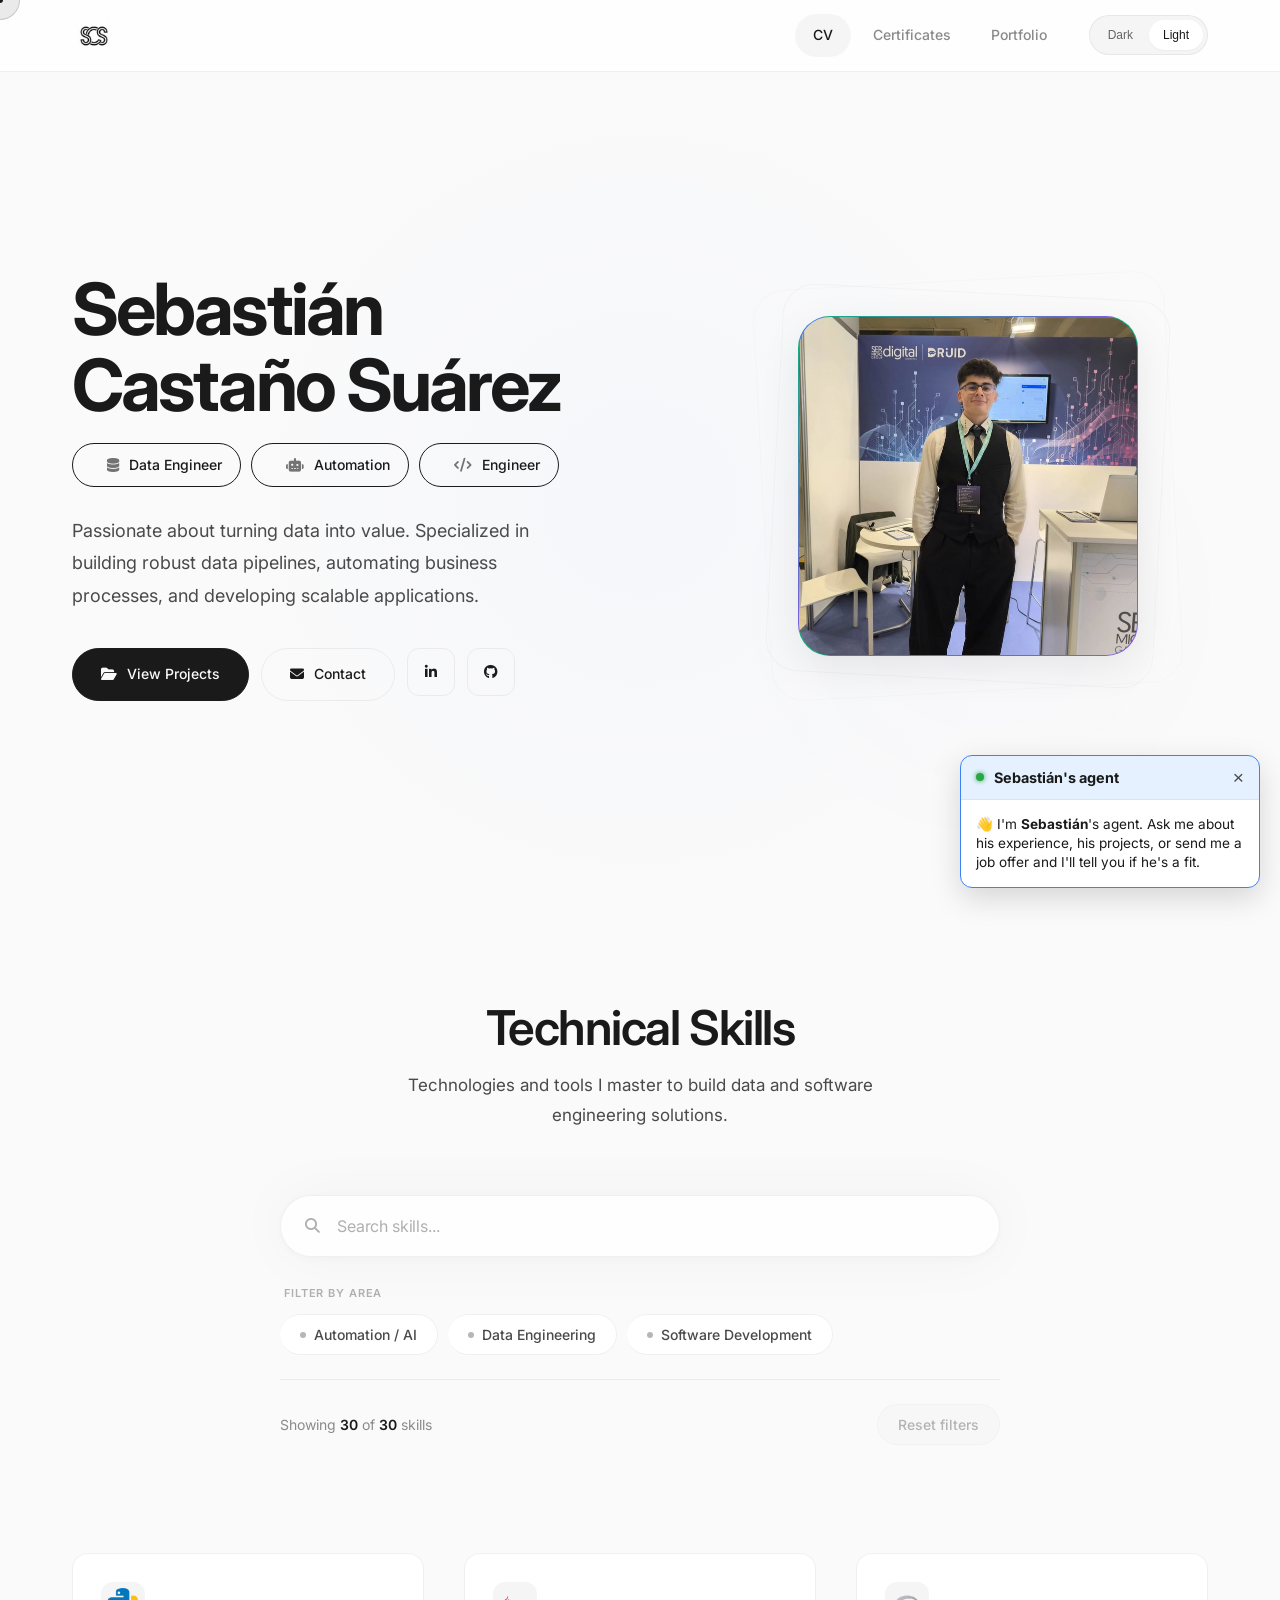
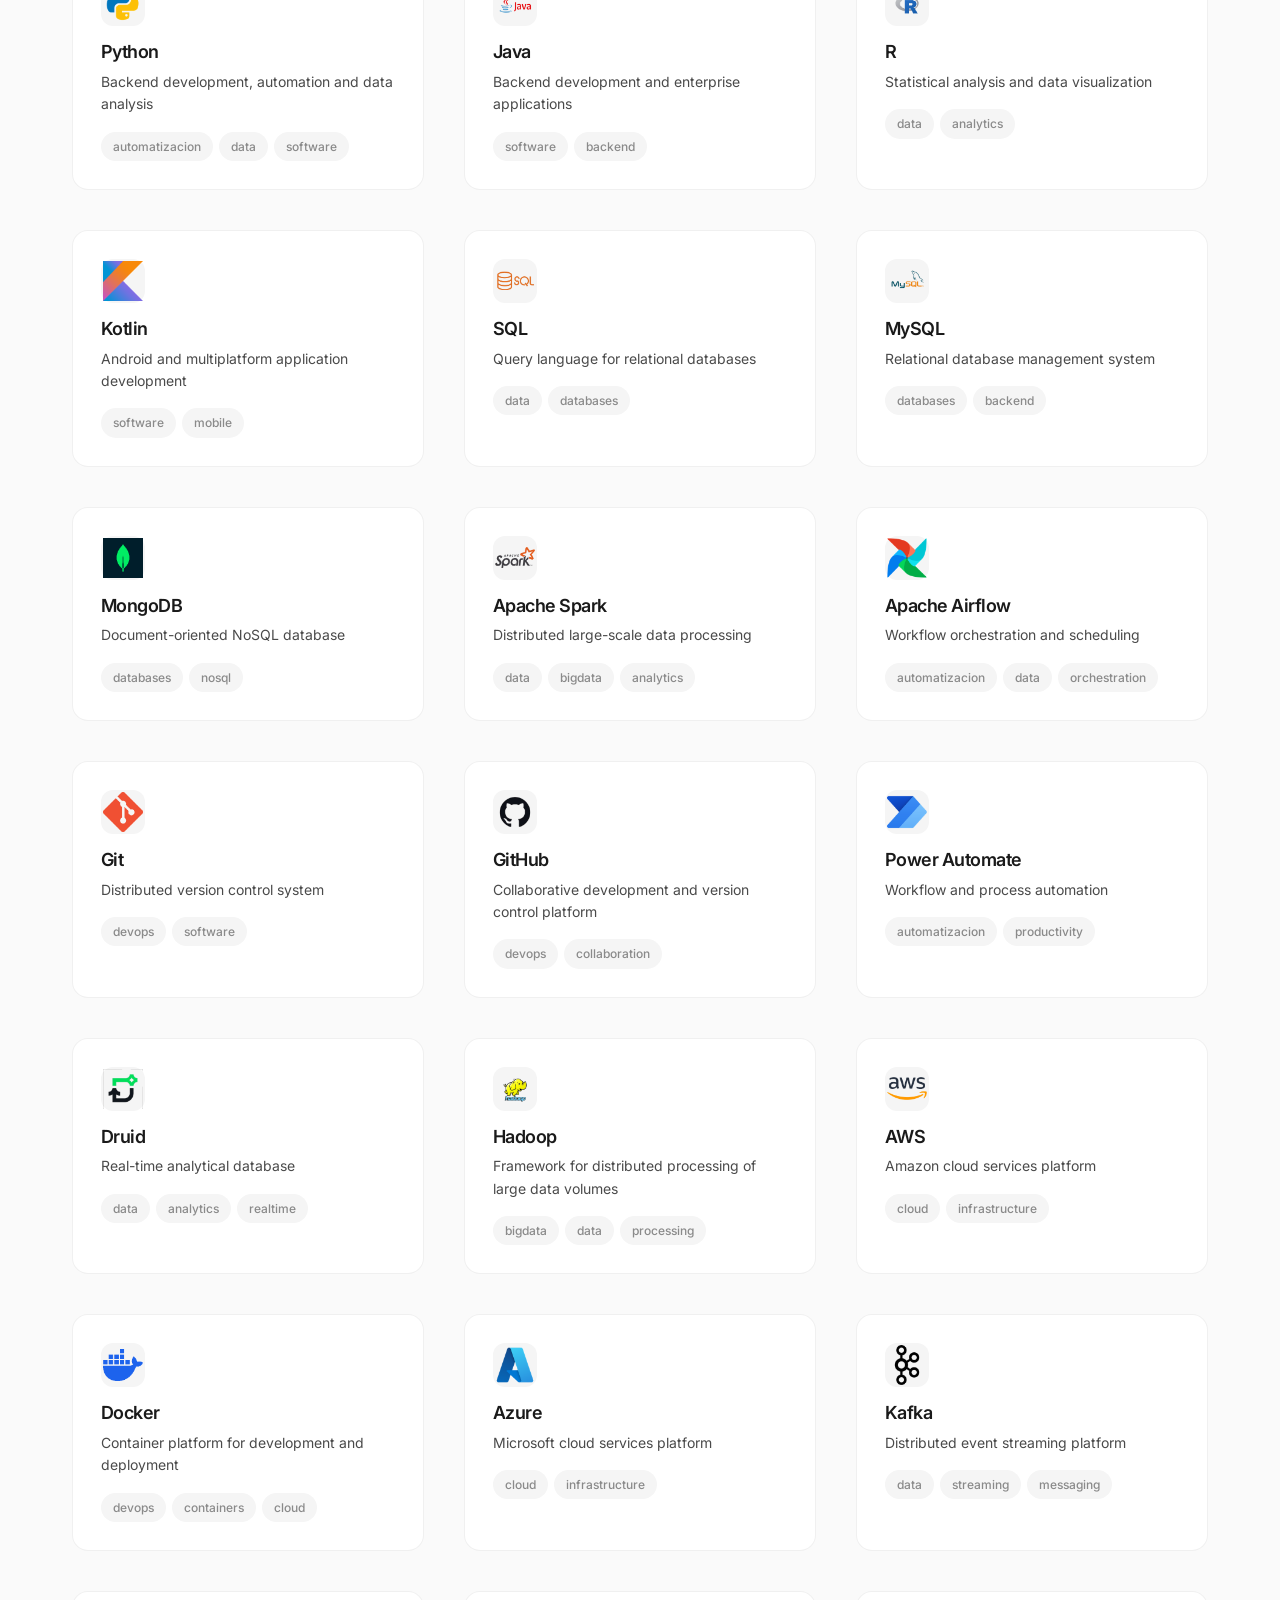
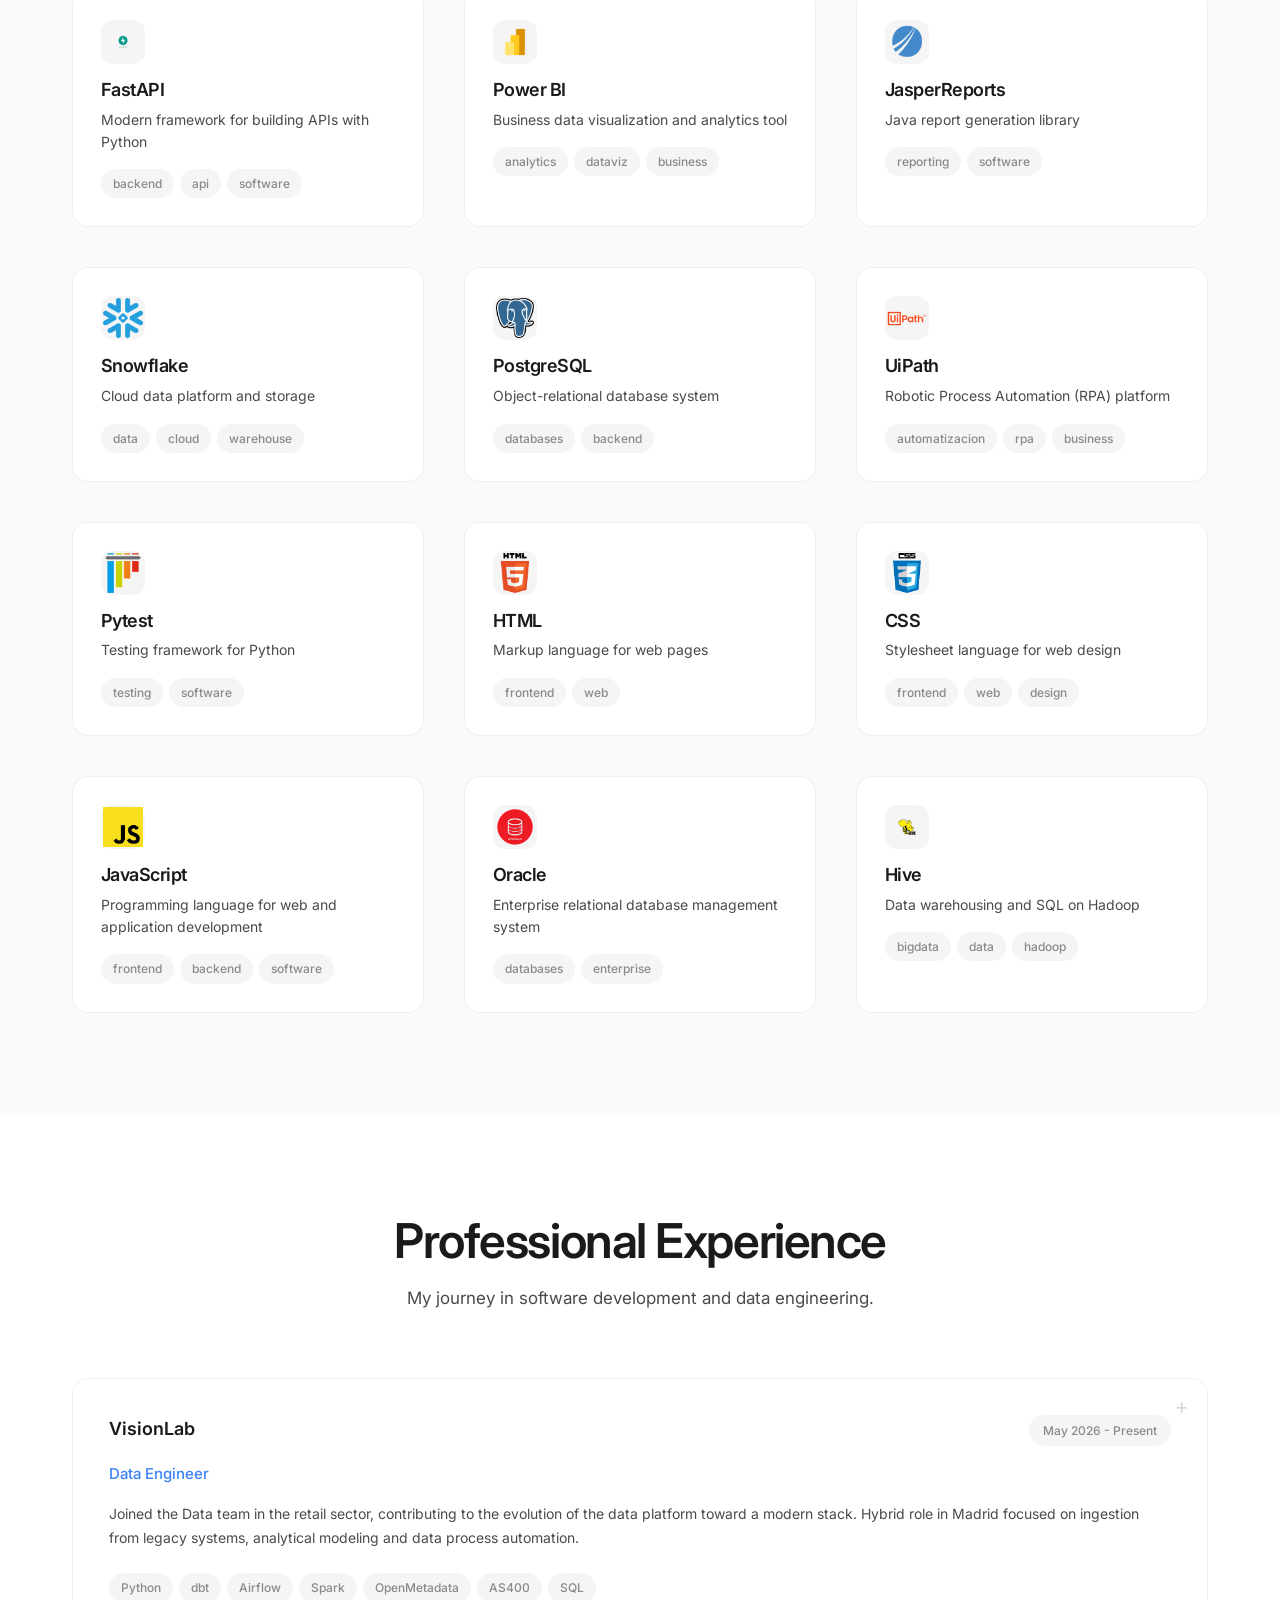
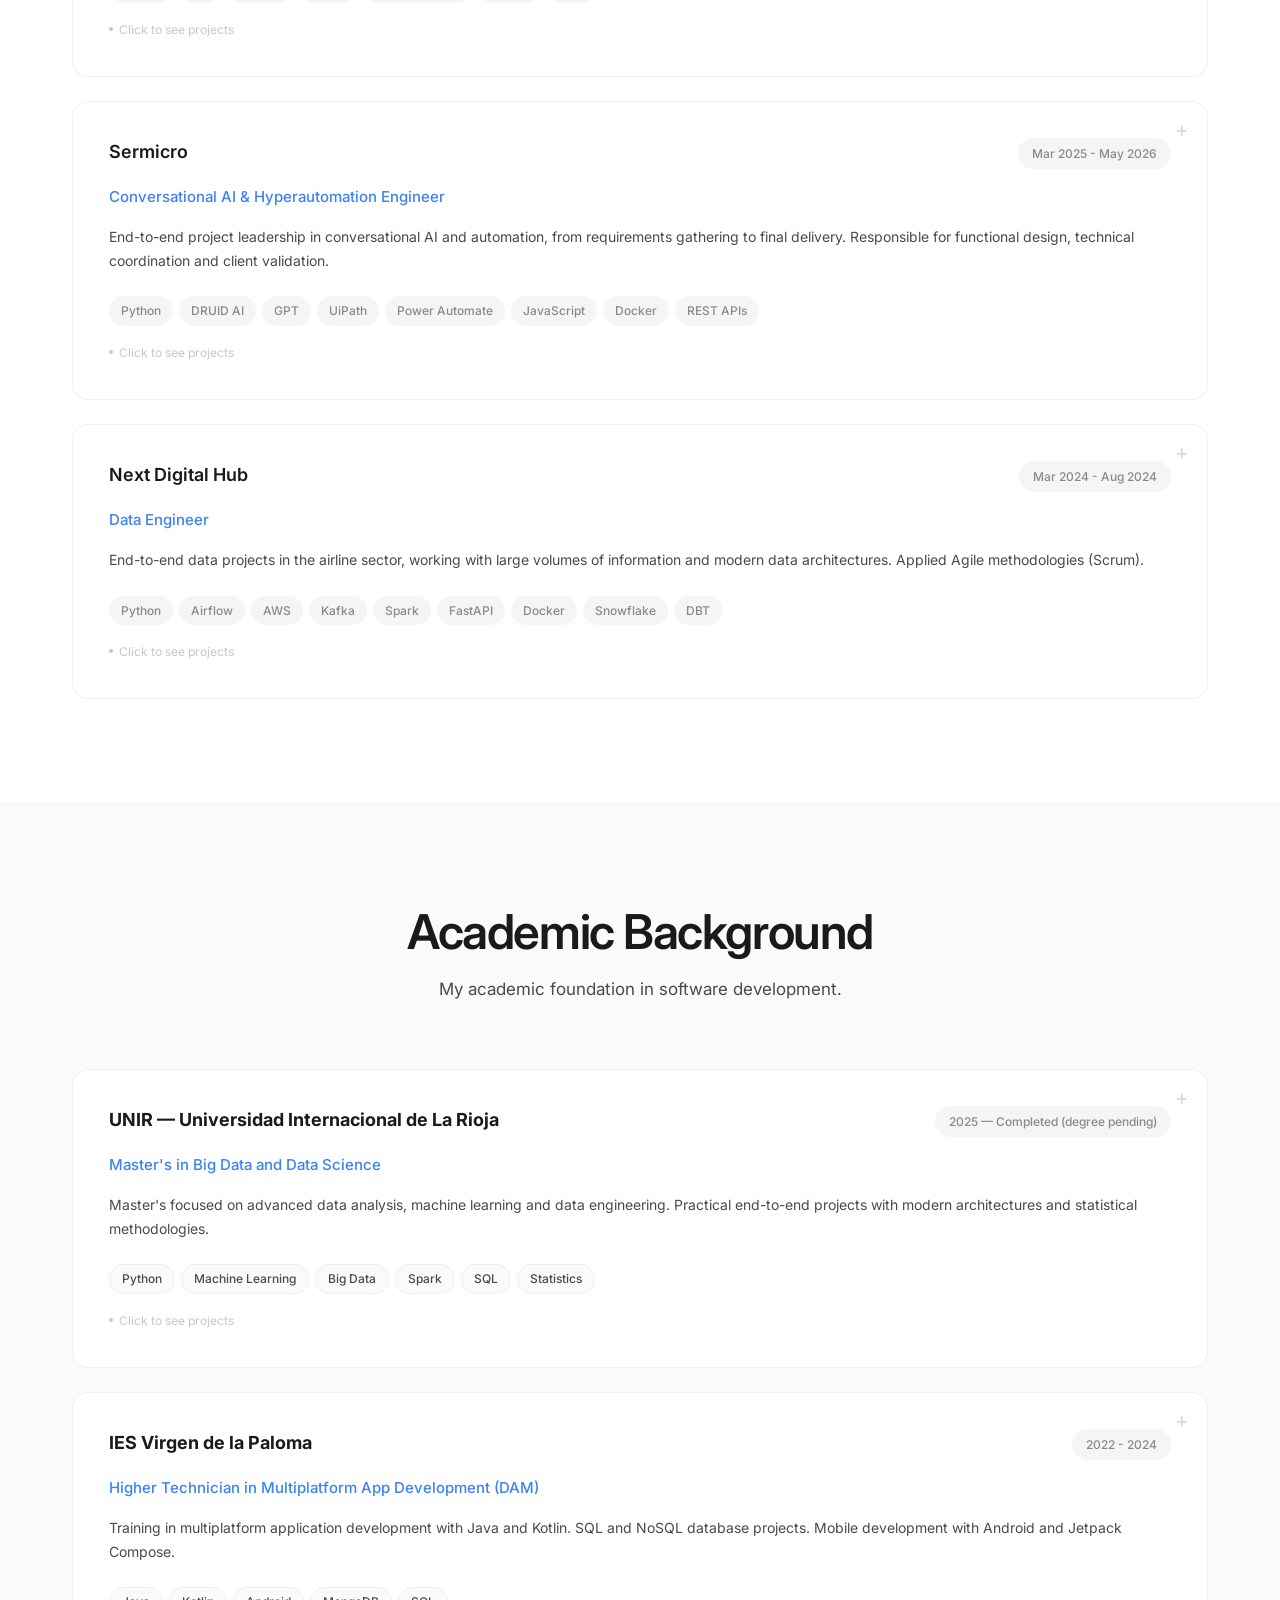
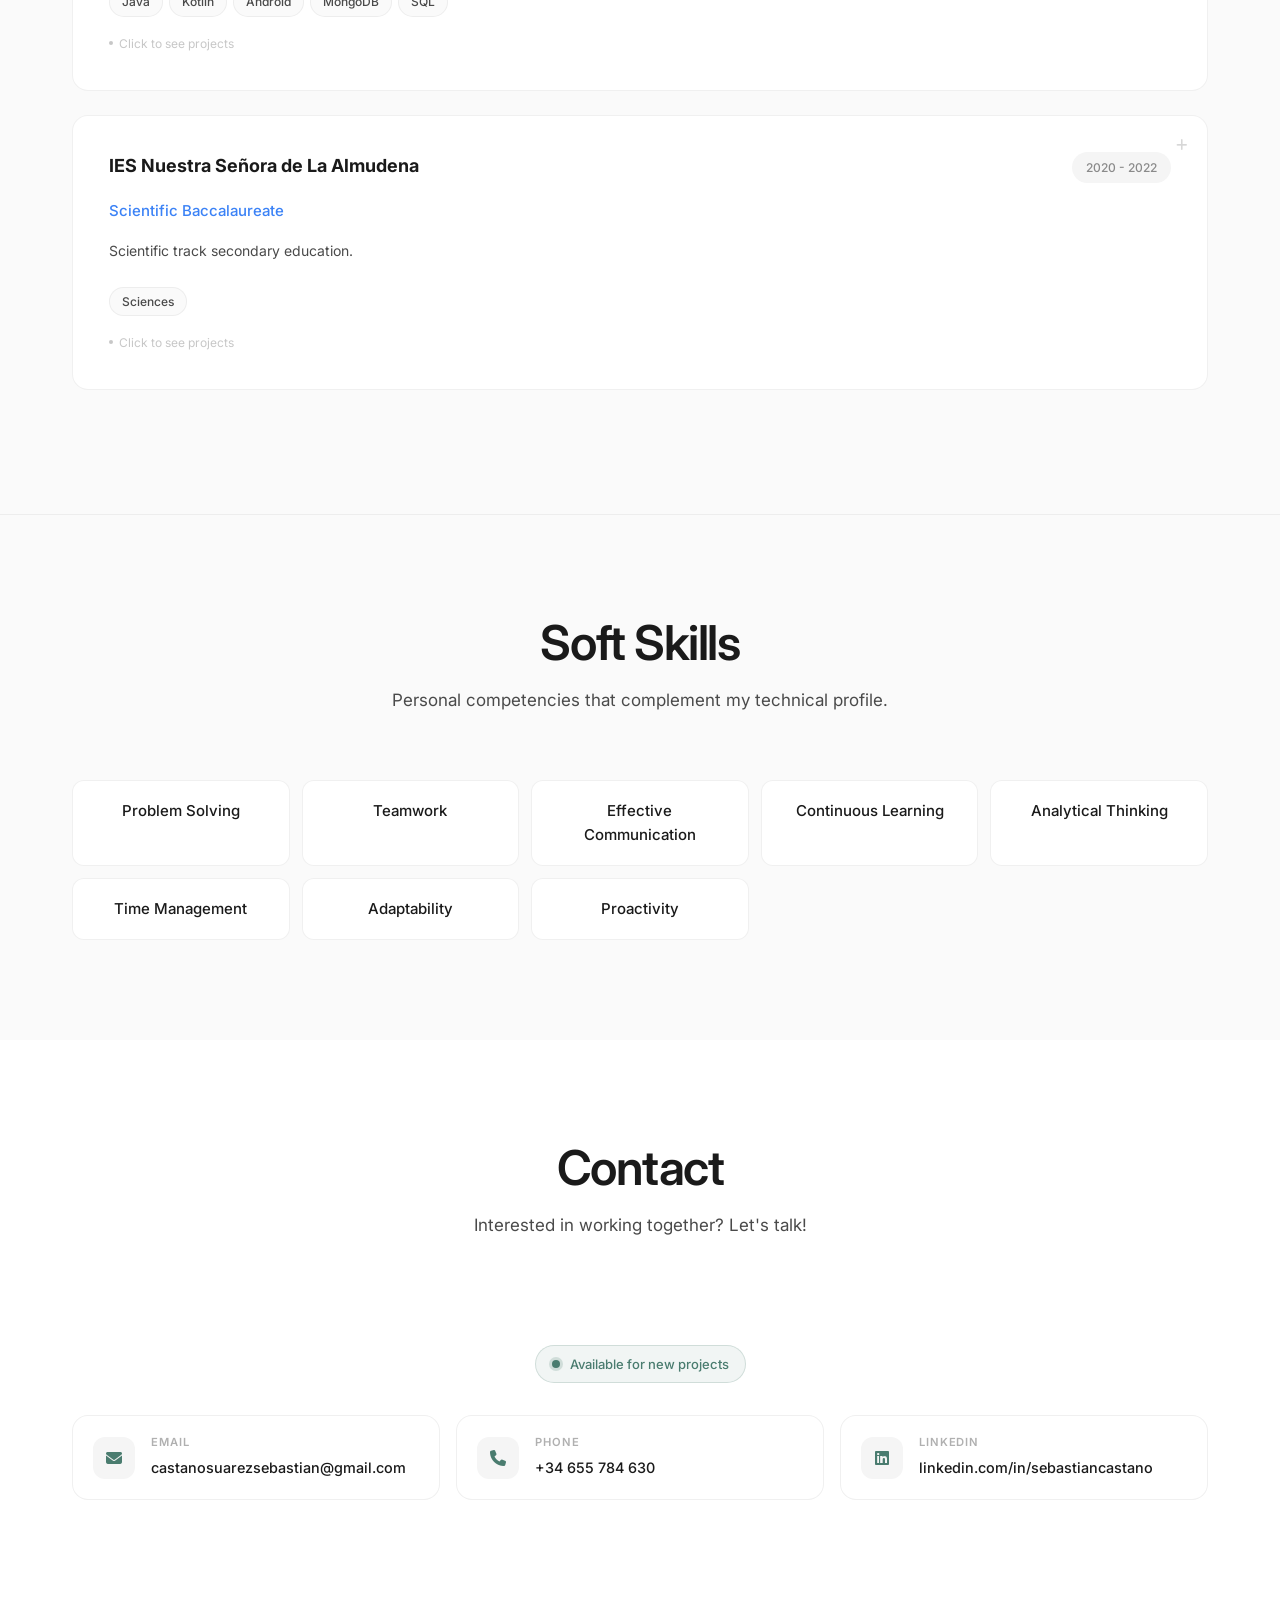
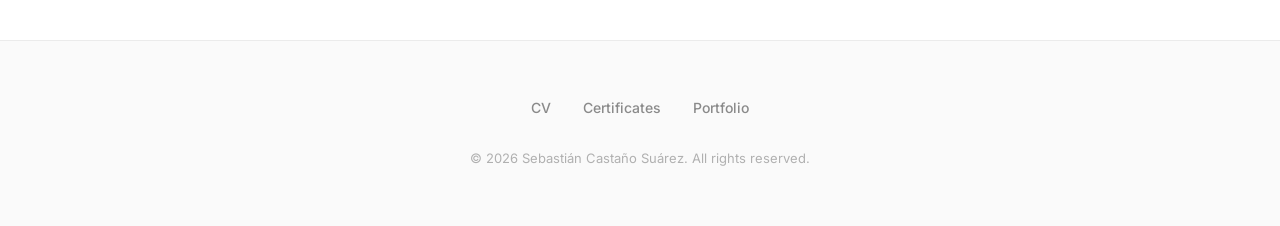
==== commit 30e6b428: "Revert "Habilidades tecnicas: bento editorial en lugar de la rejilla de cards" This reverts commit a" ====
--- a/index.html
+++ b/index.html
@@ -15,11 +15,11 @@
   <!-- Fonts -->
   <link rel="preconnect" href="https://fonts.googleapis.com">
   <link rel="preconnect" href="https://fonts.gstatic.com" crossorigin>
-  <link href="https://fonts.googleapis.com/css2?family=Inter:wght@300;400;500;600;700&family=Space+Grotesk:wght@500;600&family=JetBrains+Mono:wght@400;500&display=swap" rel="stylesheet">
+  <link href="https://fonts.googleapis.com/css2?family=Inter:wght@300;400;500;600;700&display=swap" rel="stylesheet">
 
   <!-- Styles -->
   <link rel="stylesheet" href="assets/css/style.css">
-  <link rel="stylesheet" href="assets/css/bento.css">
+  <link rel="stylesheet" href="assets/css/filters.css">
 
   <!-- Icons -->
   <link rel="stylesheet" href="https://cdnjs.cloudflare.com/ajax/libs/font-awesome/6.5.1/css/all.min.css">
@@ -54,7 +54,12 @@
     .experience-role.data   { color: var(--cat-data); }
     .experience-role.auto   { color: var(--cat-auto); }
     .experience-role.soft   { color: var(--cat-soft); }
-   </style>
+ 
+    /* filter chips category colors */
+    .filter-chip[data-category="data"]:not(.active)         { border-left: 3px solid var(--cat-data); }
+    .filter-chip[data-category="automatizacion"]:not(.active) { border-left: 3px solid var(--cat-auto); }
+    .filter-chip[data-category="software"]:not(.active)     { border-left: 3px solid var(--cat-soft); }
+  </style>
 
   <style id="logo-style">
     .logo-img {
@@ -520,7 +525,7 @@
             <a href="https://www.linkedin.com/in/sebastian-casta%C3%B1o-suarez/" target="_blank" class="btn btn-icon btn-secondary">
               <i class="fab fa-linkedin-in"></i>
             </a>
-            <a href="https://github.com/sbastian29" target="_blank" class="btn btn-icon btn-secondary">
+            <a href="https://github.com/SebastianCastanoSuarez1" target="_blank" class="btn btn-icon btn-secondary">
               <i class="fab fa-github"></i>
             </a>
           </div>
@@ -545,136 +550,65 @@
   <section id="habilidades" class="section">
     <div class="container">
       <div class="section-header">
-        <h2 data-i18n="skills.title">Habilidades técnicas</h2>
-        <p data-i18n="skills.subtitle">El tamaño de cada pieza es el peso que tiene en mi trabajo. Pasa por encima o tabula para ver el contexto.</p>
-      </div>
-
-    <!-- stack:start — generado por tools/build-stack.mjs, no editar a mano -->
-    <svg class="bn-sprite" aria-hidden="true" focusable="false">
-      <symbol id="lg-python" viewBox="0 0 24 24"><path d="M14.25.18l.9.2.73.26.59.3.45.32.34.34.25.34.16.33.1.3.04.26.02.2-.01.13V8.5l-.05.63-.13.55-.21.46-.26.38-.3.31-.33.25-.35.19-.35.14-.33.1-.3.07-.26.04-.21.02H8.77l-.69.05-.59.14-.5.22-.41.27-.33.32-.27.35-.2.36-.15.37-.1.35-.07.32-.04.27-.02.21v3.06H3.17l-.21-.03-.28-.07-.32-.12-.35-.18-.36-.26-.36-.36-.35-.46-.32-.59-.28-.73-.21-.88-.14-1.05-.05-1.23.06-1.22.16-1.04.24-.87.32-.71.36-.57.4-.44.42-.33.42-.24.4-.16.36-.1.32-.05.24-.01h.16l.06.01h8.16v-.83H6.18l-.01-2.75-.02-.37.05-.34.11-.31.17-.28.25-.26.31-.23.38-.2.44-.18.51-.15.58-.12.64-.1.71-.06.77-.04.84-.02 1.27.05zm-6.3 1.98l-.23.33-.08.41.08.41.23.34.33.22.41.09.41-.09.33-.22.23-.34.08-.41-.08-.41-.23-.33-.33-.22-.41-.09-.41.09zm13.09 3.95l.28.06.32.12.35.18.36.27.36.35.35.47.32.59.28.73.21.88.14 1.04.05 1.23-.06 1.23-.16 1.04-.24.86-.32.71-.36.57-.4.45-.42.33-.42.24-.4.16-.36.09-.32.05-.24.02-.16-.01h-8.22v.82h5.84l.01 2.76.02.36-.05.34-.11.31-.17.29-.25.25-.31.24-.38.2-.44.17-.51.15-.58.13-.64.09-.71.07-.77.04-.84.01-1.27-.04-1.07-.14-.9-.2-.73-.25-.59-.3-.45-.33-.34-.34-.25-.34-.16-.33-.1-.3-.04-.25-.02-.2.01-.13v-5.34l.05-.64.13-.54.21-.46.26-.38.3-.32.33-.24.35-.2.35-.14.33-.1.3-.06.26-.04.21-.02.13-.01h5.84l.69-.05.59-.14.5-.21.41-.28.33-.32.27-.35.2-.36.15-.36.1-.35.07-.32.04-.28.02-.21V6.07h2.09l.14.01zm-6.47 14.25l-.23.33-.08.41.08.41.23.33.33.23.41.08.41-.08.33-.23.23-.33.08-.41-.08-.41-.23-.33-.33-.23-.41-.08-.41.08z"/></symbol>
-      <symbol id="lg-airflow" viewBox="0 0 24 24"><path d="M17.195 16.822l4.002-4.102C23.55 10.308 23.934 5.154 24 .43a.396.396 0 0 0-.246-.373.392.392 0 0 0-.437.09l-6.495 6.658-4.102-4.003C10.309.45 5.154.066.43 0H.423a.397.397 0 0 0-.277.683l6.658 6.494-4.003 4.103C.45 13.692.065 18.846 0 23.57a.398.398 0 0 0 .683.282l6.494-6.657 3.934 3.837.17.165c2.41 2.353 7.565 2.737 12.288 2.803h.006a.397.397 0 0 0 .277-.683l-6.657-6.495zm-.409-9.476c.04.115.05.24.031.344-.17.96-1.593 2.538-4.304 3.87a.597.597 0 0 0-.08-.079c1.432-3.155 1.828-5.61 1.175-7.322l3.058 2.984.12.203zm-.131 9.44a.73.73 0 0 1-.347.031c-.96-.171-2.537-1.594-3.87-4.307a.656.656 0 0 0 .08-.078l-.001.001c3.155 1.432 5.61 1.83 7.324 1.174l-2.969 3.043M23.568.392a.05.05 0 0 1 .052-.011c.018.006.03.024.029.043-.065 4.655-.437 9.726-2.703 12.05-1.53 1.565-4.326 1.419-8.283-.377.006-.037.021-.07.02-.108 0-.044-.017-.082-.026-.123 2.83-1.39 4.315-3.037 4.506-4.115.057-.322-.009-.542-.102-.688l6.507-6.67V.392zM.393.43A.045.045 0 0 1 .382.38C.39.36.403.343.425.35c4.655.065 9.727.438 12.05 2.703l.002.002c1.56 1.527 1.415 4.323-.379 8.28-.033-.005-.062-.02-.097-.02h-.008c-.045.001-.084.019-.126.027-1.39-2.83-3.037-4.314-4.115-4.506-.323-.057-.542.01-.688.103L.393.43zm11.94 11.563a.331.331 0 0 1-.327.335H12a.332.332 0 0 1-.004-.661c.172.016.333.144.335.326h.002zm-5.12 4.661a.722.722 0 0 1-.03-.345c.17-.96 1.595-2.54 4.309-3.873.013.016.019.035.033.05.013.012.03.017.044.028-1.434 3.158-1.83 5.613-1.177 7.326l-3.041-2.967m-.006-9.659a.735.735 0 0 1 .345-.031c.961.17 2.54 1.594 3.871 4.306a.597.597 0 0 0-.079.08c-2.167-.983-4.007-1.484-5.498-1.484-.68 0-1.289.103-1.825.308L7.128 7.35M.43 23.607c-.018.018-.038.015-.052.01-.019-.007-.028-.021-.028-.043.065-4.654.437-9.725 2.703-12.049 1.527-1.565 4.325-1.419 8.286.378-.006.035-.02.067-.02.104 0 .043.018.083.026.124-2.831 1.391-4.317 3.04-4.51 4.117-.057.322.01.542.103.688L.43 23.607zm23.144.042c-4.655-.065-9.726-.437-12.05-2.703l-.005-.006c-1.56-1.526-1.412-4.322.383-8.279.033.005.064.02.098.02h.009c.043 0 .08-.018.122-.027 1.39 2.832 3.036 4.317 4.115 4.51.083.014.16.021.23.021a.776.776 0 0 0 .45-.133l6.68 6.516c.02.02.016.04.01.052a.042.042 0 0 1-.042.029z"/></symbol>
-      <symbol id="lg-parquet" viewBox="0 0 24 24"><path d="M10.953 20.391c-.95-1.013-.978-1.057-.807-1.248.27-.304 11.811-10.868 11.977-10.964.143-.083 1.558.6 1.867.902.119.115-.8 1.098-5.817 6.218-3.277 3.345-6.021 6.095-6.097 6.112-.076.016-.582-.442-1.123-1.02zM8.333 17.7c-.511-.515-.835-.92-.803-1.003.058-.152 6.693-5.515 6.817-5.51.153.005 1.714 1.191 1.714 1.302 0 .116-6.67 6.073-6.8 6.073-.038 0-.456-.388-.928-.862zM5.91 15.227c-.4-.448-.652-.81-.598-.86.28-.26 3.164-2.26 3.26-2.26.154.002 1.547 1.196 1.547 1.327 0 .161-3.124 2.566-3.334 2.566-.1 0-.494-.348-.875-.773zm-1.988-2.04c-.574-.58-.642-.69-.512-.81.187-.174 9.357-6.094 9.545-6.162.146-.053 1.417.716 1.417.858 0 .102-9.401 6.685-9.63 6.744-.091.023-.435-.241-.82-.63zm6.117-.935c-.379-.314-.687-.626-.684-.692.002-.066.337-.354.743-.64.406-.285 2.227-1.587 4.046-2.894 1.82-1.307 3.383-2.376 3.474-2.376.245 0 1.485.717 1.445.835-.057.173-8.012 6.336-8.179 6.337-.086 0-.467-.256-.845-.57zm-7.963-.923c-.452-.478-.518-.593-.4-.701.103-.093 5.783-3.449 6.47-3.821.114-.062 1.318.807 1.28.922-.05.15-6.456 4.172-6.645 4.172-.09 0-.408-.257-.705-.572Zm13.735.038c-.416-.298-.772-.59-.792-.65-.028-.083 3.74-3.215 4.595-3.818.166-.118.297-.079 1.01.301.45.24.818.485.817.545-.002.152-4.487 4.098-4.7 4.135-.096.016-.515-.214-.93-.513zM.547 9.707 0 9.156l.243-.158c.133-.086 2.841-1.563 6.018-3.282l5.775-3.126.553.27c.303.15.552.322.552.384 0 .084-11.875 7.018-12.02 7.018-.015 0-.274-.249-.574-.553zm8.88-2.79c-.269-.2-.487-.418-.487-.483s1.083-.755 2.406-1.534l2.405-1.417.617.33c.34.18.617.363.617.406 0 .122-4.715 3.07-4.904 3.067-.092-.001-.387-.167-.655-.368Zm4.816-.612c-.325-.2-.589-.418-.588-.484.002-.112 1.64-1.209 1.909-1.279.123-.032 1.226.55 1.315.694.027.044-.031.15-.128.237-.333.296-1.7 1.202-1.81 1.199-.06-.002-.374-.167-.698-.367z"/></symbol>
-      <symbol id="lg-snowflake" viewBox="0 0 24 24"><path d="M24 3.459c0 .646-.418 1.18-1.141 1.18-.723 0-1.142-.534-1.142-1.18 0-.647.419-1.18 1.142-1.18.723 0 1.141.533 1.141 1.18zm-.228 0c0-.533-.38-.951-.913-.951s-.913.38-.913.95c0 .533.38.952.913.952.57 0 .913-.419.913-.951zm-1.37-.533h.495c.266 0 .456.152.456.38 0 .153-.076.229-.19.305l.19.266v.038h-.266l-.19-.266h-.229v.266h-.266zm.495.228h-.229v.267h.229c.114 0 .152-.038.152-.114.038-.077-.038-.153-.152-.153zM7.602 12.4c.038-.151.076-.304.076-.456 0-.114-.038-.228-.038-.342-.114-.343-.304-.647-.646-.838l-4.87-2.777c-.685-.38-1.56-.152-1.94.533-.381.685-.153 1.56.532 1.94l2.701 1.56-2.701 1.56c-.685.38-.913 1.256-.533 1.94.38.685 1.256.914 1.94.533l4.832-2.777c.343-.267.571-.533.647-.876zm1.332 2.626c-.266-.038-.57.038-.837.19l-4.832 2.777c-.685.38-.913 1.256-.532 1.94.38.686 1.255.914 1.94.533l2.701-1.56v3.12c0 .8.647 1.408 1.446 1.408.799 0 1.407-.647 1.407-1.408v-5.592c0-.761-.57-1.37-1.293-1.408zm4.946-6.088c.266.038.57-.038.837-.19l4.832-2.777c.685-.38.913-1.256.532-1.94-.38-.686-1.255-.914-1.94-.533l-2.701 1.56V1.975c0-.799-.647-1.408-1.446-1.408-.799 0-1.446.609-1.446 1.408V7.53c0 .76.609 1.37 1.332 1.407zM3.265 5.97l4.832 2.777c.266.152.533.19.837.19.723-.038 1.331-.684 1.331-1.407V1.975c0-.799-.646-1.408-1.407-1.408-.799 0-1.446.647-1.446 1.408v3.12l-2.701-1.56c-.685-.38-1.56-.152-1.94.533-.419.646-.19 1.521.494 1.902zm9.093 6.011a.412.412 0 00-.114-.266l-.57-.571a.346.346 0 00-.267-.114.412.412 0 00-.266.114l-.571.57a.411.411 0 00-.114.267c0 .076.038.19.114.267l.57.57a.345.345 0 00.267.114c.076 0 .19-.038.266-.114l.571-.57a.412.412 0 00.114-.267zm1.598.533L11.94 14.53c-.039.038-.153.114-.229.114h-.608a.411.411 0 01-.267-.114L8.82 12.514a.408.408 0 01-.076-.229v-.608c0-.076.038-.19.114-.267l2.016-2.016a.41.41 0 01.267-.114h.608a.41.41 0 01.267.114l2.016 2.016a.347.347 0 01.114.267v.608c-.076.077-.114.19-.19.229zm5.593 5.44l-4.832-2.777c-.266-.152-.57-.19-.837-.152-.723.038-1.332.684-1.332 1.408v5.554c0 .8.647 1.408 1.408 1.408.799 0 1.446-.647 1.446-1.408v-3.12l2.7 1.56c.686.38 1.561.152 1.941-.533.419-.646.19-1.521-.494-1.94zm2.549-7.533l-2.701 1.56 2.7 1.56c.686.38.914 1.256.533 1.94-.38.685-1.255.913-1.94.533l-4.832-2.778a1.644 1.644 0 01-.647-.798c-.037-.153-.076-.305-.076-.457 0-.114.039-.228.039-.342.114-.343.342-.647.646-.837l4.832-2.778c.685-.38 1.56-.152 1.94.533.457.609.19 1.484-.494 1.864"/></symbol>
-      <symbol id="lg-spark" viewBox="0 0 24 24"><path d="M10.812 0c-.425.013-.845.215-1.196.605a3.593 3.593 0 00-.493.722c-.355.667-.425 1.415-.556 2.143a551.9 551.9 0 00-.726 4.087c-.027.16-.096.227-.244.273C5.83 8.386 4.06 8.94 2.3 9.514c-.387.125-.773.289-1.114.506-1.042.665-1.196 1.753-.415 2.71.346.422.79.715 1.284.936 1.1.49 2.202.976 3.3 1.47.019.01.036.013.053.019h-.004l1.306.535c0 .023.002.045 0 .073-.2 2.03-.39 4.063-.58 6.095-.04.419-.012.831.134 1.23.317.87 1.065 1.148 1.881.701.372-.204.666-.497.937-.818 1.372-1.623 2.746-3.244 4.113-4.872.111-.133.205-.15.363-.098.349.117.697.231 1.045.347h.001c.02.012.045.02.073.03l.142.042c1.248.416 2.68.775 3.929 1.19.4.132.622.164 1.045.098.311-.048.592-.062.828-.236.602-.33.995-.957.988-1.682-.005-.427-.154-.813-.35-1.186-.82-1.556-1.637-3.113-2.461-4.666-.078-.148-.076-.243.037-.375 1.381-1.615 2.756-3.236 4.133-4.855.272-.32.513-.658.653-1.058.308-.878-.09-1.57-1-1.741a2.783 2.783 0 00-1.235.069c-1.974.521-3.947 1.041-5.918 1.57-.175.047-.26.015-.355-.144a353.08 353.08 0 00-2.421-4.018 4.61 4.61 0 00-.652-.849c-.371-.37-.802-.549-1.227-.536zm.172 3.703a.592.592 0 01.189.211c.87 1.446 1.742 2.89 2.609 4.338.07.118.135.16.277.121 1.525-.41 3.052-.813 4.579-1.217.367-.098.735-.193 1.103-.289a.399.399 0 01-.1.2c-1.259 1.48-2.516 2.962-3.779 4.438-.11.13-.12.22-.04.37.937 1.803 1.768 3.309 2.498 4.76l-3.696-1.019c-.538-.18-1.077-.358-1.615-.539-.163-.055-.25-.03-.36.1-1.248 1.488-2.504 2.97-3.759 4.454a.398.398 0 01-.18.132c.035-.378.068-.757.104-1.136.149-1.572.297-3.144.451-4.716-.03-.318.117-.405-.322-.545-1.493-.593-3.346-1.321-4.816-1.905a.595.595 0 01.24-.134c1.797-.57 3.595-1.14 5.394-1.705.127-.04.199-.092.211-.233.013-.148.05-.294.076-.441.241-1.363.483-2.726.726-4.088.068-.386.14-.771.21-1.157z"/></symbol>
-      <symbol id="lg-kafka" viewBox="0 0 24 24"><path d="M9.71 2.136a1.43 1.43 0 0 0-2.047 0h-.007a1.48 1.48 0 0 0-.421 1.042c0 .41.161.777.422 1.039l.007.007c.257.264.616.426 1.019.426.404 0 .766-.162 1.027-.426l.003-.007c.261-.262.421-.629.421-1.039 0-.408-.159-.777-.421-1.042H9.71zM8.683 22.295c.404 0 .766-.167 1.027-.429l.003-.008c.261-.261.421-.631.421-1.036 0-.41-.159-.778-.421-1.044H9.71a1.42 1.42 0 0 0-1.027-.432 1.4 1.4 0 0 0-1.02.432h-.007c-.26.266-.422.634-.422 1.044 0 .406.161.775.422 1.036l.007.008c.258.262.617.429 1.02.429zm7.89-4.462c.359-.096.683-.33.882-.684l.027-.052a1.47 1.47 0 0 0 .114-1.067 1.454 1.454 0 0 0-.675-.896l-.021-.014a1.425 1.425 0 0 0-1.078-.132c-.36.091-.684.335-.881.686-.2.349-.241.75-.146 1.119.099.363.33.691.675.896h.002c.346.203.737.239 1.101.144zm-6.405-7.342a2.083 2.083 0 0 0-1.485-.627c-.58 0-1.103.242-1.482.627-.378.385-.612.916-.612 1.507s.233 1.124.612 1.514a2.08 2.08 0 0 0 2.967 0c.379-.39.612-.923.612-1.514s-.233-1.122-.612-1.507zm-.835-2.51c.843.141 1.6.552 2.178 1.144h.004c.092.093.182.196.265.299l1.446-.851a3.176 3.176 0 0 1-.047-1.808 3.149 3.149 0 0 1 1.456-1.926l.025-.016a3.062 3.062 0 0 1 2.345-.306c.77.21 1.465.721 1.898 1.482v.002c.431.757.518 1.626.313 2.408a3.145 3.145 0 0 1-1.456 1.928l-.198.118h-.02a3.095 3.095 0 0 1-2.154.201 3.127 3.127 0 0 1-1.514-.944l-1.444.848a4.162 4.162 0 0 1 0 2.879l1.444.846c.413-.47.939-.789 1.514-.944a3.041 3.041 0 0 1 2.371.319l.048.023v.002a3.17 3.17 0 0 1 1.408 1.906 3.215 3.215 0 0 1-.313 2.405l-.026.053-.003-.005a3.147 3.147 0 0 1-1.867 1.436 3.096 3.096 0 0 1-2.371-.318v-.006a3.156 3.156 0 0 1-1.456-1.927 3.175 3.175 0 0 1 .047-1.805l-1.446-.848a3.905 3.905 0 0 1-.265.294l-.004.005a3.938 3.938 0 0 1-2.178 1.138v1.699a3.09 3.09 0 0 1 1.56.862l.002.004c.565.572.914 1.368.914 2.243 0 .873-.35 1.664-.914 2.239l-.002.009a3.1 3.1 0 0 1-2.21.931 3.1 3.1 0 0 1-2.206-.93h-.002v-.009a3.186 3.186 0 0 1-.916-2.239c0-.875.35-1.672.916-2.243v-.004h.002a3.1 3.1 0 0 1 1.558-.862v-1.699a3.926 3.926 0 0 1-2.176-1.138l-.006-.005a4.098 4.098 0 0 1-1.173-2.874c0-1.122.452-2.136 1.173-2.872h.006a3.947 3.947 0 0 1 2.176-1.144V6.289a3.137 3.137 0 0 1-1.558-.864h-.002v-.004a3.192 3.192 0 0 1-.916-2.243c0-.871.35-1.669.916-2.243l.002-.002A3.084 3.084 0 0 1 8.683 0c.861 0 1.641.355 2.21.932v.002h.002c.565.574.914 1.372.914 2.243 0 .876-.35 1.667-.914 2.243l-.002.005a3.142 3.142 0 0 1-1.56.864v1.692zm8.121-1.129l-.012-.019a1.452 1.452 0 0 0-.87-.668 1.43 1.43 0 0 0-1.103.146h.002c-.347.2-.58.529-.677.896-.095.365-.054.768.146 1.119l.007.009c.2.347.519.579.874.673.357.103.755.059 1.098-.144l.019-.009a1.47 1.47 0 0 0 .657-.885 1.493 1.493 0 0 0-.141-1.118"/></symbol>
-      <symbol id="lg-postgresql" viewBox="0 0 24 24"><path d="M23.5594 14.7228a.5269.5269 0 0 0-.0563-.1191c-.139-.2632-.4768-.3418-1.0074-.2321-1.6533.3411-2.2935.1312-2.5256-.0191 1.342-2.0482 2.445-4.522 3.0411-6.8297.2714-1.0507.7982-3.5237.1222-4.7316a1.5641 1.5641 0 0 0-.1509-.235C21.6931.9086 19.8007.0248 17.5099.0005c-1.4947-.0158-2.7705.3461-3.1161.4794a9.449 9.449 0 0 0-.5159-.0816 8.044 8.044 0 0 0-1.3114-.1278c-1.1822-.0184-2.2038.2642-3.0498.8406-.8573-.3211-4.7888-1.645-7.2219.0788C.9359 2.1526.3086 3.8733.4302 6.3043c.0409.818.5069 3.334 1.2423 5.7436.4598 1.5065.9387 2.7019 1.4334 3.582.553.9942 1.1259 1.5933 1.7143 1.7895.4474.1491 1.1327.1441 1.8581-.7279.8012-.9635 1.5903-1.8258 1.9446-2.2069.4351.2355.9064.3625 1.39.3772a.0569.0569 0 0 0 .0004.0041 11.0312 11.0312 0 0 0-.2472.3054c-.3389.4302-.4094.5197-1.5002.7443-.3102.064-1.1344.2339-1.1464.8115-.0025.1224.0329.2309.0919.3268.2269.4231.9216.6097 1.015.6331 1.3345.3335 2.5044.092 3.3714-.6787-.017 2.231.0775 4.4174.3454 5.0874.2212.5529.7618 1.9045 2.4692 1.9043.2505 0 .5263-.0291.8296-.0941 1.7819-.3821 2.5557-1.1696 2.855-2.9059.1503-.8707.4016-2.8753.5388-4.1012.0169-.0703.0357-.1207.057-.1362.0007-.0005.0697-.0471.4272.0307a.3673.3673 0 0 0 .0443.0068l.2539.0223.0149.001c.8468.0384 1.9114-.1426 2.5312-.4308.6438-.2988 1.8057-1.0323 1.5951-1.6698zM2.371 11.8765c-.7435-2.4358-1.1779-4.8851-1.2123-5.5719-.1086-2.1714.4171-3.6829 1.5623-4.4927 1.8367-1.2986 4.8398-.5408 6.108-.13-.0032.0032-.0066.0061-.0098.0094-2.0238 2.044-1.9758 5.536-1.9708 5.7495-.0002.0823.0066.1989.0162.3593.0348.5873.0996 1.6804-.0735 2.9184-.1609 1.1504.1937 2.2764.9728 3.0892.0806.0841.1648.1631.2518.2374-.3468.3714-1.1004 1.1926-1.9025 2.1576-.5677.6825-.9597.5517-1.0886.5087-.3919-.1307-.813-.5871-1.2381-1.3223-.4796-.839-.9635-2.0317-1.4155-3.5126zm6.0072 5.0871c-.1711-.0428-.3271-.1132-.4322-.1772.0889-.0394.2374-.0902.4833-.1409 1.2833-.2641 1.4815-.4506 1.9143-1.0002.0992-.126.2116-.2687.3673-.4426a.3549.3549 0 0 0 .0737-.1298c.1708-.1513.2724-.1099.4369-.0417.156.0646.3078.26.3695.4752.0291.1016.0619.2945-.0452.4444-.9043 1.2658-2.2216 1.2494-3.1676 1.0128zm2.094-3.988-.0525.141c-.133.3566-.2567.6881-.3334 1.003-.6674-.0021-1.3168-.2872-1.8105-.8024-.6279-.6551-.9131-1.5664-.7825-2.5004.1828-1.3079.1153-2.4468.079-3.0586-.005-.0857-.0095-.1607-.0122-.2199.2957-.2621 1.6659-.9962 2.6429-.7724.4459.1022.7176.4057.8305.928.5846 2.7038.0774 3.8307-.3302 4.7363-.084.1866-.1633.3629-.2311.5454zm7.3637 4.5725c-.0169.1768-.0358.376-.0618.5959l-.146.4383a.3547.3547 0 0 0-.0182.1077c-.0059.4747-.054.6489-.115.8693-.0634.2292-.1353.4891-.1794 1.0575-.11 1.4143-.8782 2.2267-2.4172 2.5565-1.5155.3251-1.7843-.4968-2.0212-1.2217a6.5824 6.5824 0 0 0-.0769-.2266c-.2154-.5858-.1911-1.4119-.1574-2.5551.0165-.5612-.0249-1.9013-.3302-2.6462.0044-.2932.0106-.5909.019-.8918a.3529.3529 0 0 0-.0153-.1126 1.4927 1.4927 0 0 0-.0439-.208c-.1226-.4283-.4213-.7866-.7797-.9351-.1424-.059-.4038-.1672-.7178-.0869.067-.276.1831-.5875.309-.9249l.0529-.142c.0595-.16.134-.3257.213-.5012.4265-.9476 1.0106-2.2453.3766-5.1772-.2374-1.0981-1.0304-1.6343-2.2324-1.5098-.7207.0746-1.3799.3654-1.7088.5321a5.6716 5.6716 0 0 0-.1958.1041c.0918-1.1064.4386-3.1741 1.7357-4.4823a4.0306 4.0306 0 0 1 .3033-.276.3532.3532 0 0 0 .1447-.0644c.7524-.5706 1.6945-.8506 2.802-.8325.4091.0067.8017.0339 1.1742.081 1.939.3544 3.2439 1.4468 4.0359 2.3827.8143.9623 1.2552 1.9315 1.4312 2.4543-1.3232-.1346-2.2234.1268-2.6797.779-.9926 1.4189.543 4.1729 1.2811 5.4964.1353.2426.2522.4522.2889.5413.2403.5825.5515.9713.7787 1.2552.0696.087.1372.1714.1885.245-.4008.1155-1.1208.3825-1.0552 1.717-.0123.1563-.0423.4469-.0834.8148-.0461.2077-.0702.4603-.0994.7662zm.8905-1.6211c-.0405-.8316.2691-.9185.5967-1.0105a2.8566 2.8566 0 0 0 .135-.0406 1.202 1.202 0 0 0 .1342.103c.5703.3765 1.5823.4213 3.0068.1344-.2016.1769-.5189.3994-.9533.6011-.4098.1903-1.0957.333-1.7473.3636-.7197.0336-1.0859-.0807-1.1721-.151zm.5695-9.2712c-.0059.3508-.0542.6692-.1054 1.0017-.055.3576-.112.7274-.1264 1.1762-.0142.4368.0404.8909.0932 1.3301.1066.887.216 1.8003-.2075 2.7014a3.5272 3.5272 0 0 1-.1876-.3856c-.0527-.1276-.1669-.3326-.3251-.6162-.6156-1.1041-2.0574-3.6896-1.3193-4.7446.3795-.5427 1.3408-.5661 2.1781-.463zm.2284 7.0137a12.3762 12.3762 0 0 0-.0853-.1074l-.0355-.0444c.7262-1.1995.5842-2.3862.4578-3.4385-.0519-.4318-.1009-.8396-.0885-1.2226.0129-.4061.0666-.7543.1185-1.0911.0639-.415.1288-.8443.1109-1.3505.0134-.0531.0188-.1158.0118-.1902-.0457-.4855-.5999-1.938-1.7294-3.253-.6076-.7073-1.4896-1.4972-2.6889-2.0395.5251-.1066 1.2328-.2035 2.0244-.1859 2.0515.0456 3.6746.8135 4.8242 2.2824a.908.908 0 0 1 .0667.1002c.7231 1.3556-.2762 6.2751-2.9867 10.5405zm-8.8166-6.1162c-.025.1794-.3089.4225-.6211.4225a.5821.5821 0 0 1-.0809-.0056c-.1873-.026-.3765-.144-.5059-.3156-.0458-.0605-.1203-.178-.1055-.2844.0055-.0401.0261-.0985.0925-.1488.1182-.0894.3518-.1226.6096-.0867.3163.0441.6426.1938.6113.4186zm7.9305-.4114c.0111.0792-.049.201-.1531.3102-.0683.0717-.212.1961-.4079.2232a.5456.5456 0 0 1-.075.0052c-.2935 0-.5414-.2344-.5607-.3717-.024-.1765.2641-.3106.5611-.352.297-.0414.6111.0088.6356.1851z"/></symbol>
-      <symbol id="lg-gitlab" viewBox="0 0 24 24"><path d="m23.6004 9.5927-.0337-.0862L20.3.9814a.851.851 0 0 0-.3362-.405.8748.8748 0 0 0-.9997.0539.8748.8748 0 0 0-.29.4399l-2.2055 6.748H7.5375l-2.2057-6.748a.8573.8573 0 0 0-.29-.4412.8748.8748 0 0 0-.9997-.0537.8585.8585 0 0 0-.3362.4049L.4332 9.5015l-.0325.0862a6.0657 6.0657 0 0 0 2.0119 7.0105l.0113.0087.03.0213 4.976 3.7264 2.462 1.8633 1.4995 1.1321a1.0085 1.0085 0 0 0 1.2197 0l1.4995-1.1321 2.4619-1.8633 5.006-3.7489.0125-.01a6.0682 6.0682 0 0 0 2.0094-7.003z"/></symbol>
-      <symbol id="lg-git" viewBox="0 0 24 24"><path d="M13.09 23.549a1.54 1.54 0 0 1-2.18 0L.451 13.089a1.54 1.54 0 0 1 0-2.179l7.191-7.19 2.733 2.733a1.85 1.85 0 0 0 .964 2.326v6.66a1.849 1.849 0 1 0 1.54 0V8.957l2.508 2.508a1.85 1.85 0 1 0 1.09-1.09l-2.634-2.634a1.85 1.85 0 0 0-2.378-2.377L8.73 2.63 10.91.451a1.54 1.54 0 0 1 2.179 0l10.459 10.46a1.54 1.54 0 0 1 0 2.179z"/></symbol>
-      <symbol id="lg-docker" viewBox="0 0 24 24"><path d="M13.983 11.078h2.119a.186.186 0 00.186-.185V9.006a.186.186 0 00-.186-.186h-2.119a.185.185 0 00-.185.185v1.888c0 .102.083.185.185.185m-2.954-5.43h2.118a.186.186 0 00.186-.186V3.574a.186.186 0 00-.186-.185h-2.118a.185.185 0 00-.185.185v1.888c0 .102.082.185.185.185m0 2.716h2.118a.187.187 0 00.186-.186V6.29a.186.186 0 00-.186-.185h-2.118a.185.185 0 00-.185.185v1.887c0 .102.082.185.185.186m-2.93 0h2.12a.186.186 0 00.184-.186V6.29a.185.185 0 00-.185-.185H8.1a.185.185 0 00-.185.185v1.887c0 .102.083.185.185.186m-2.964 0h2.119a.186.186 0 00.185-.186V6.29a.185.185 0 00-.185-.185H5.136a.186.186 0 00-.186.185v1.887c0 .102.084.185.186.186m5.893 2.715h2.118a.186.186 0 00.186-.185V9.006a.186.186 0 00-.186-.186h-2.118a.185.185 0 00-.185.185v1.888c0 .102.082.185.185.185m-2.93 0h2.12a.185.185 0 00.184-.185V9.006a.185.185 0 00-.184-.186h-2.12a.185.185 0 00-.184.185v1.888c0 .102.083.185.185.185m-2.964 0h2.119a.185.185 0 00.185-.185V9.006a.185.185 0 00-.184-.186h-2.12a.186.186 0 00-.186.186v1.887c0 .102.084.185.186.185m-2.92 0h2.12a.185.185 0 00.184-.185V9.006a.185.185 0 00-.184-.186h-2.12a.185.185 0 00-.184.185v1.888c0 .102.082.185.185.185M23.763 9.89c-.065-.051-.672-.51-1.954-.51-.338.001-.676.03-1.01.087-.248-1.7-1.653-2.53-1.716-2.566l-.344-.199-.226.327c-.284.438-.49.922-.612 1.43-.23.97-.09 1.882.403 2.661-.595.332-1.55.413-1.744.42H.751a.751.751 0 00-.75.748 11.376 11.376 0 00.692 4.062c.545 1.428 1.355 2.48 2.41 3.124 1.18.723 3.1 1.137 5.275 1.137.983.003 1.963-.086 2.93-.266a12.248 12.248 0 003.823-1.389c.98-.567 1.86-1.288 2.61-2.136 1.252-1.418 1.998-2.997 2.553-4.4h.221c1.372 0 2.215-.549 2.68-1.009.309-.293.55-.65.707-1.046l.098-.288Z"/></symbol>
-      <symbol id="lg-java" viewBox="0 0 24 24"><path d="M11.915 0 11.7.215C9.515 2.4 7.47 6.39 6.046 10.483c-1.064 1.024-3.633 2.81-3.711 3.551-.093.87 1.746 2.611 1.55 3.235-.198.625-1.304 1.408-1.014 1.939.1.188.823.011 1.277-.491a13.389 13.389 0 0 0-.017 2.14c.076.906.27 1.668.643 2.232.372.563.956.911 1.667.911.397 0 .727-.114 1.024-.264.298-.149.571-.33.91-.5.68-.34 1.634-.666 3.53-.604 1.903.062 2.872.39 3.559.704.687.314 1.15.664 1.925.664.767 0 1.395-.336 1.807-.9.412-.563.631-1.33.72-2.24.06-.623.055-1.32 0-2.066.454.45 1.117.604 1.213.424.29-.53-.816-1.314-1.013-1.937-.198-.624 1.642-2.366 1.549-3.236-.08-.748-2.707-2.568-3.748-3.586C16.428 6.374 14.308 2.394 12.13.215zm.175 6.038a2.95 2.95 0 0 1 2.943 2.942 2.95 2.95 0 0 1-2.943 2.943A2.95 2.95 0 0 1 9.148 8.98a2.95 2.95 0 0 1 2.942-2.942zM8.685 7.983a3.515 3.515 0 0 0-.145.997c0 1.951 1.6 3.55 3.55 3.55 1.95 0 3.55-1.598 3.55-3.55 0-.329-.046-.648-.132-.951.334.095.64.208.915.336a42.699 42.699 0 0 1 2.042 5.829c.678 2.545 1.01 4.92.846 6.607-.082.844-.29 1.51-.606 1.94-.315.431-.713.651-1.315.651-.593 0-.932-.27-1.673-.61-.741-.338-1.825-.694-3.792-.758-1.974-.064-3.073.293-3.821.669-.375.188-.659.373-.911.5s-.466.2-.752.2c-.53 0-.876-.209-1.16-.64-.285-.43-.474-1.101-.545-1.948-.141-1.693.176-4.069.823-6.614a43.155 43.155 0 0 1 1.934-5.783c.348-.167.749-.31 1.192-.425zm-3.382 4.362a.216.216 0 0 1 .13.031c-.166.56-.323 1.116-.463 1.665a33.849 33.849 0 0 0-.547 2.555 3.9 3.9 0 0 0-.2-.39c-.58-1.012-.914-1.642-1.16-2.08.315-.24 1.679-1.755 2.24-1.781zm13.394.01c.562.027 1.926 1.543 2.24 1.783-.246.438-.58 1.068-1.16 2.08a4.428 4.428 0 0 0-.163.309 32.354 32.354 0 0 0-.562-2.49 40.579 40.579 0 0 0-.482-1.652.216.216 0 0 1 .127-.03z"/></symbol>
-      <symbol id="lg-mysql" viewBox="0 0 24 24"><path d="M16.405 5.501c-.115 0-.193.014-.274.033v.013h.014c.054.104.146.18.214.273.054.107.1.214.154.32l.014-.015c.094-.066.14-.172.14-.333-.04-.047-.046-.094-.08-.14-.04-.067-.126-.1-.18-.153zM5.77 18.695h-.927a50.854 50.854 0 00-.27-4.41h-.008l-1.41 4.41H2.45l-1.4-4.41h-.01a72.892 72.892 0 00-.195 4.41H0c.055-1.966.192-3.81.41-5.53h1.15l1.335 4.064h.008l1.347-4.064h1.095c.242 2.015.384 3.86.428 5.53zm4.017-4.08c-.378 2.045-.876 3.533-1.492 4.46-.482.716-1.01 1.073-1.583 1.073-.153 0-.34-.046-.566-.138v-.494c.11.017.24.026.386.026.268 0 .483-.075.647-.222.197-.18.295-.382.295-.605 0-.155-.077-.47-.23-.944L6.23 14.615h.91l.727 2.36c.164.536.233.91.205 1.123.4-1.064.678-2.227.835-3.483zm12.325 4.08h-2.63v-5.53h.885v4.85h1.745zm-3.32.135l-1.016-.5c.09-.076.177-.158.255-.25.433-.506.648-1.258.648-2.253 0-1.83-.718-2.746-2.155-2.746-.704 0-1.254.232-1.65.697-.43.508-.646 1.256-.646 2.245 0 .972.19 1.686.574 2.14.35.41.877.615 1.583.615.264 0 .506-.033.725-.098l1.325.772.36-.622zM15.5 17.588c-.225-.36-.337-.94-.337-1.736 0-1.393.424-2.09 1.27-2.09.443 0 .77.167.977.5.224.362.336.936.336 1.723 0 1.404-.424 2.108-1.27 2.108-.445 0-.77-.167-.978-.5zm-1.658-.425c0 .47-.172.856-.516 1.156-.344.3-.803.45-1.384.45-.543 0-1.064-.172-1.573-.515l.237-.476c.438.22.833.328 1.19.328.332 0 .593-.073.783-.22a.754.754 0 00.3-.615c0-.33-.23-.61-.648-.845-.388-.213-1.163-.657-1.163-.657-.422-.307-.632-.636-.632-1.177 0-.45.157-.81.47-1.085.315-.278.72-.415 1.22-.415.512 0 .98.136 1.4.41l-.213.476a2.726 2.726 0 00-1.064-.23c-.283 0-.502.068-.654.206a.685.685 0 00-.248.524c0 .328.234.61.666.85.393.215 1.187.67 1.187.67.433.305.648.63.648 1.168zm9.382-5.852c-.535-.014-.95.04-1.297.188-.1.04-.26.04-.274.167.055.053.063.14.11.214.08.134.218.313.346.407.14.11.28.216.427.31.26.16.555.255.81.416.145.094.293.213.44.313.073.05.12.14.214.172v-.02c-.046-.06-.06-.147-.105-.214-.067-.067-.134-.127-.2-.193a3.223 3.223 0 00-.695-.675c-.214-.146-.682-.35-.77-.595l-.013-.014c.146-.013.32-.066.46-.106.227-.06.435-.047.67-.106.106-.027.213-.06.32-.094v-.06c-.12-.12-.21-.283-.334-.395a8.867 8.867 0 00-1.104-.823c-.21-.134-.476-.22-.697-.334-.08-.04-.214-.06-.26-.127-.12-.146-.19-.34-.275-.514a17.69 17.69 0 01-.547-1.163c-.12-.262-.193-.523-.34-.763-.69-1.137-1.437-1.826-2.586-2.5-.247-.14-.543-.2-.856-.274-.167-.008-.334-.02-.5-.027-.11-.047-.216-.174-.31-.235-.38-.24-1.364-.76-1.644-.072-.18.434.267.862.422 1.082.115.153.26.328.34.5.047.116.06.235.107.356.106.294.207.622.347.897.073.14.153.287.247.413.054.073.146.107.167.227-.094.136-.1.334-.154.5-.24.757-.146 1.693.194 2.25.107.166.362.534.703.393.3-.12.234-.5.32-.835.02-.08.007-.133.048-.187v.015c.094.188.188.367.274.555.206.328.566.668.867.895.16.12.287.328.487.402v-.02h-.015c-.043-.058-.1-.086-.154-.133a3.445 3.445 0 01-.35-.4 8.76 8.76 0 01-.747-1.218c-.11-.21-.202-.436-.29-.643-.04-.08-.04-.2-.107-.24-.1.146-.247.273-.32.453-.127.288-.14.642-.188 1.01-.027.007-.014 0-.027.014-.214-.052-.287-.274-.367-.46-.2-.475-.233-1.238-.06-1.785.047-.14.247-.582.167-.716-.042-.127-.174-.2-.247-.303a2.478 2.478 0 01-.24-.427c-.16-.374-.24-.788-.414-1.162-.08-.173-.22-.354-.334-.513-.127-.18-.267-.307-.368-.52-.033-.073-.08-.194-.027-.274.014-.054.042-.075.094-.09.088-.072.335.022.422.062.247.1.455.194.662.334.094.066.195.193.315.226h.14c.214.047.455.014.655.073.355.114.675.28.962.46a5.953 5.953 0 012.085 2.286c.08.154.115.295.188.455.14.33.313.663.455.982.14.315.275.636.476.897.1.14.502.213.682.286.133.06.34.115.46.188.23.14.454.3.67.454.11.076.443.243.463.378z"/></symbol>
-      <symbol id="lg-mongodb" viewBox="0 0 24 24"><path d="M17.193 9.555c-1.264-5.58-4.252-7.414-4.573-8.115-.28-.394-.53-.954-.735-1.44-.036.495-.055.685-.523 1.184-.723.566-4.438 3.682-4.74 10.02-.282 5.912 4.27 9.435 4.888 9.884l.07.05A73.49 73.49 0 0111.91 24h.481c.114-1.032.284-2.056.51-3.07.417-.296.604-.463.85-.693a11.342 11.342 0 003.639-8.464c.01-.814-.103-1.662-.197-2.218zm-5.336 8.195s0-8.291.275-8.29c.213 0 .49 10.695.49 10.695-.381-.045-.765-1.76-.765-2.405z"/></symbol>
-      <symbol id="lg-hadoop" viewBox="0 0 24 24"><path d="M12.098 3.01c-1.133.277-1.466.474-1.842 1.787.478-.962.84-1.315 1.842-1.787zm3.228.076c-.834-.053-1.715.177-2.756.615a3.97 3.97 0 00-1.199.76c-.31.287-.576.62-.866 1.006a1.312 1.312 0 00-.468.095 1.868 1.868 0 00-.539.356c-.141.124-.28.252-.416.383v.002c-.123.12-.244.241-.363.365-.945.152-1.72.32-2.41.588a6.314 6.314 0 00-1.97 1.217c-.252.222-.482.469-.687.736a5.435 5.435 0 00-.503.803c-.13.142-.26.288-.399.414a1.45 1.45 0 01-.441.285c-.093.035-.133.058-.137.056-.004-.001-.008-.033-.012-.047.235-.21.267-.55.289-.86.03.034.053.068.082.113.031.047.062.095.1.142l.158.2.055-.249c.046-.208.081-.484.027-.724-.034-.153-.117-.315-.235-.393l.036-.09c.04-.1.08-.204.115-.303l.069-.193-.204.035c-.27.047-.852.366-1.261.791-.152.158-.284.33-.37.514a.984.984 0 00-.093.59.91.91 0 00.272.498c.03.12.058.223.087.316.033.104.068.198.112.29.119.247.31.398.529.468.182.059.369.066.566.02a3.83 3.83 0 00-.072.69 8.911 8.911 0 00.07 1.394c.013.093.028.184.045.275l-.107.291-.166.455-.37.365-.343.34a9.22 9.22 0 01-.082.08c-.232.224-.279.27-.213.662.04.241.119.484.242.72.114.216.267.427.463.624.245.245.647.55 1.066.71.245.092.488.138.723.097l-.039.11a4.046 4.046 0 01-.123.3c-.285.624.008.95.463 1.158.227.104.497.173.748.238l.168.045c.298.08.812.228 1.281.258.513.033.974-.073 1.098-.533.049-.182.078-.322.09-.459a2.33 2.33 0 00-.01-.406c.144-.32.21-.423.316-.578l.053-.08c.115-.17.168-.29.188-.426.018-.131.004-.262-.02-.461l-.011-.084a6.822 6.822 0 001.338.05l-.118.061-.055.03c-.395.203-.413.587-.289.984.112.357.343.723.487.945.303.467.592.861.943 1.076.368.226.786.253 1.328-.04.276-.15.363-.302.48-.507.038-.066.08-.133.126-.204.101-.05.382-.296.67-.534l.296-.242c.073.053.164.09.27.115.14.034.305.05.504.065.149.01.635.01.949.01h.227c.324.001.585-.016.783-.128.21-.119.334-.331.361-.71a1.28 1.28 0 00-.008-.378.946.946 0 00-.136-.312l-.014-.502-.016-.521a2.372 2.372 0 00-.068-.536 3.558 3.558 0 00-.18-.505c-.053-.127-.096-.245-.138-.36a5.756 5.756 0 00-.229-.547l.018-.123.181.174.266.258c.203.196.39.373.607.502.226.133.479.21.807.195a1.925 1.925 0 001.016-.385c.293-.216.528-.509.627-.832l.084-.279.07-.225c.482.082.998.11 1.498.057a3.7 3.7 0 001.351-.389 3.406 3.406 0 001.35-1.33h.002v-.002c.355-.616.555-1.34.63-2.088.062-.599.028-1.415-.097-2.2-.11-.701-.295-1.38-.55-1.87a.736.736 0 00-.137-.178 1.413 1.413 0 00-.51-.31c-.206-.07-.422-.084-.594.006a.485.485 0 00-.123.09 2.793 2.793 0 00-.3.388c-.106.153-.21.307-.337.414-.149.128-.327.202-.502.272a3.454 3.454 0 00-.261-.508 4.81 4.81 0 00-.399-.54 2.21 2.21 0 00-.365-.349 5.357 5.357 0 00-.41-.275c-.407-.255-.754-.559-1.108-.87-.16-.14-.323-.282-.482-.413-.842-.695-1.628-1.031-2.469-1.084zm-4.129.004c-.57.137-.68.245-.851.804.273-.41.43-.545.851-.804zm3.952.465c.829-.001 1.587.303 2.431 1.013.412.347.774.684 1.192.983-.152.013-.283.04-.455.107.21-.04.451 0 .67.04.06.039.124.078.189.116.295.174.463.27.662.547.21.294.386.589.541.912-.101-.036-.186-.067-.262-.09a.566.566 0 00-.533.034l-.012.006c-.163.079-.416.17-.586.197a.7.7 0 00.405-.006.565.565 0 00-.018.539.269.269 0 01-.02-.12.228.228 0 01.249-.208.233.233 0 01.187.33c-.117.02-.233.055-.353.1a4.41 4.41 0 00-.237.095 3.722 3.722 0 011.084-.02c.025.117.05.24.073.366l-.137.01-.012.002c-.174-.14-.367-.117-.633-.057-.806.184-.617.637-.988 1.318.385-.47.357-.962.984-1.11.147-.036.247-.078.346-.063-.178.09-.333.237-.394.41-.173.486-.065.895-.254 1.35.234-.407.249-.802.459-1.23.075-.153.354-.4.525-.403l.14-.002c.042.27.068.539.052.761a8.535 8.535 0 01-.198 1.24c.213-.272.31-.85.403-1.257.097-.424.07-.934-.014-1.389-.117-.625.527-.522.9-.816.275-.217.463-.564.715-.809.25-.243.644.114.742.352.426 1.03.62 2.65.508 3.69-.126 1.164-.69 2.437-1.719 3.01-1.31.732-2.854.285-4.156-.154-.278-.093-.47-.229-.715-.382.067.3.097.615.008.914-.14.474-.367 1.251.277 1.394.246.055.357.048.704-.13a1.3 1.3 0 01-.616.011.397.397 0 01-.314-.273c.06.044.16.066.33.107.478.115.932-.114 1.021-.445.052-.194.043-.295.153-.559.099.03.202.059.306.084l-.177.578c-.154.501-.752.904-1.28.895-.488-.009-.797-.314-1.134-.613l-.678-.6a5.228 5.228 0 01-1.658-.834c.4.472.673.732 1.232.967-.081.83-.37 1.436-.615 2.23-.111.36-.991 1.8-1.234 1.94-.174.1-1.26 1.016-1.465 1.136-.153.203-.287.483-.516.604-.698.37-1.148-.339-1.523-.936-.171-.272-.645-1.054-.23-1.273.39-.208.61-.357 1.009-.62.059.108.159.212.225.32l-.043-.352a2.752 2.752 0 01-.008-.596c.016-.206.03-.413.047-.62-.06.21-.179.42-.239.63-.024.084-.045.152-.056.214a7.05 7.05 0 01-2.682.034 16.76 16.76 0 00-.185-.926c-.018.278-.007 1.047-.008 1.476-.001.333-.016.448-.188.731-.16.265-.228.325-.453.773.019.283.019.47-.057.739-.125.446-1.386.098-1.718.007-.41-.112-1.256-.278-1.043-.824.187-.48.307-.986.398-1.658-.75-1.08-1.448-2.56-1.582-3.873-.104-1.019-.04-1.646.18-2.27.35-.987.837-1.843 1.62-2.53C5.778 7.89 6.767 7.516 8.316 7.28c-.373.417-.741.858-1.143 1.33-.406.479-.648.963-.906 1.487-.357.722-.348.996.125 1.63.407.547.627.794.804 1.328-.146.303-.2.56-.25.973.5.545.87.918 1.354 1.033.475.113.872.093 1.297-.125.944-.482 1.816-1.107 2.88-1.132.493-1.211.444-2.222.208-3.393-.162-.8-.227-1.557-.278-2.373-.2.84-.236 1.577-.088 2.414.18 1.008.318 2.124-.18 3.01-.962.073-1.788.658-2.655 1.107-.35.18-.712.198-1.098.092-.358-.098-.6-.334-.986-.78-.006-.446.095-.653.3-1.058.33-.65.695-1.255 1.094-1.894-.49.59-.953 1.084-1.338 1.677-.147-.419-.358-.633-.707-1.105-.34-.461-.375-.662-.12-1.196.255-.536.472-1.008.907-1.478.753-.813 1.443-1.717 2.266-2.518.447-.434.628-.42 1.22-.51a20.768 20.768 0 001.606-.31 22.5 22.5 0 01-1.553.08h-.015c.506-.646.799-1.006 1.62-1.363.95-.412 1.738-.652 2.47-.652zm.556 2.79c-1.101.276-1.307.739-1.166 1.45.121-.535.335-1.05 1.166-1.45zm-3.263.061c-.446.05-.89.096-1.336.139-.375.035-.436.03-.702.293-.403.399-.794 1.768-.92 2.316.198-.455.69-1.729 1.069-2.053.105-.09.18-.143.258-.183-.271.455-.252.566-.157 1.176.081-.62.295-.859.647-1.32a9.287 9.287 0 001.14-.368zm10.226.053c-.255.517-.65.95-1.185 1.215-.288.142-.47.093-.791.062.326.094.533.21.853.096.652-.233.967-.756 1.123-1.373zm-2.28.834c.023.047.046.096.067.144a.602.602 0 00-.05.041.572.572 0 00-.126-.181l.11-.004zm-3.26.4c-.36.166-.779.126-1.087.334-.271.184-.646.764-.922 1.01.2-.078.394-.212.57-.354.002.22.101.426.27.565a.31.31 0 01.092-.492.312.312 0 01.432.191c-.148.11-.284.238-.397.387a1.666 1.666 0 00-.24.44 4.222 4.222 0 012.002-1.294c-.2-.003-.437.034-.678.114a.732.732 0 00-.482-.614c.16-.085.316-.175.44-.287zm-1.042 1.64a.735.735 0 01-.125-.083.35.35 0 00.125.084zM1.32 8.34c-.953.672-1.19.978-1.062 2.338C.352 9.608.56 9.145 1.32 8.34zm-.808.404c-.482.336-.545.475-.5 1.059.105-.482.203-.664.5-1.059zm1.779.195c-.07.15-.118.264-.152.381-.147.508.066.962-.395 1.33.217.438.207.612.711.41.195-.078.355-.187.498-.316-.07.18-.133.361-.191.545l-.03.094c-.36.153-.834.25-1.015-.13a3.458 3.458 0 01-.203-.595c-.594-.615.294-1.427.777-1.719zm.123.276c.123.071.156.2.17.375-.073-.074-.132-.122-.227-.112.008-.06.019-.119.034-.177.007-.03.014-.058.023-.086zm14.87 3.267c-.131.022-.365.07-.495.092-.348.059-.387.142-.441.484l-.086.524a9.16 9.16 0 01.228-.568c.084-.184.132-.202.31-.3.127-.068.357-.163.483-.232zm-14.47 2.4c.274.946.738 1.876 1.255 2.657v.014a.993.993 0 01-.149.369c-.369.493-1.306-.23-1.578-.508-.297-.303-.496-.662-.543-.998-.034-.246-.001-.252.17-.426l.693-.701.153-.406zm12.405.62c.056.183.101.364.183.558.138.326.205.526.215.875l.032 1.106c.117.206.136.249.115.484-.043.481-.203.513-.625.506-.192-.003-.957-.007-1.15-.023-.274-.024-.429-.05-.512-.112.43-.316 1.162-1.619 1.304-2.068.151-.474.315-.888.438-1.326z"/></symbol>
-      <symbol id="lg-druid" viewBox="0 0 24 24"><path d="M8.932 20.806c-.369 0-.738.007-1.109 0-.35-.007-.587-.206-.623-.5a.587.587 0 0 1 .53-.636c.79-.062 1.582-.063 2.372-.003a.548.548 0 0 1 .522.602c-.024.326-.253.526-.616.54zM1.792 8.345c-.392 0-.782.008-1.173.002-.327-.006-.577-.22-.614-.512-.037-.293.146-.544.499-.615.192-.032.388-.045.583-.039a81.515 81.515 0 0 1 1.597 0c.163 0 .325.019.483.056.288.073.445.318.411.617-.034.298-.214.477-.515.487-.424.014-.848.004-1.272.004zm7.588 8.417H4.292a2.464 2.464 0 0 1-.326-.007c-.294-.04-.48-.209-.508-.506-.029-.298.11-.501.391-.606.179-.065.365-.051.549-.051 3.347 0 6.695.005 10.042-.006 1.174-.004 2.187-.439 2.993-1.3.69-.738 1.053-1.63 1.16-2.635.085-.788-.027-1.513-.516-2.156-.544-.718-1.28-1.078-2.163-1.082-3.163-.013-6.328-.005-9.487-.01-.336 0-.673-.027-1.007-.058-.29-.027-.45-.201-.469-.492-.021-.317.141-.545.429-.6a1.55 1.55 0 0 1 .29-.015h10.177c1.71.004 3.187 1.038 3.726 2.654.383 1.147.246 2.304-.182 3.416-.824 2.135-2.762 3.448-5.055 3.454-1.652.005-3.304 0-4.956 0zm2.906-13.568c1.533 0 3.066-.008 4.598 0 2.935.018 5.629 1.892 6.653 4.626.442 1.181.538 2.403.412 3.657-.185 1.842-.735 3.552-1.776 5.084-1.608 2.365-3.873 3.68-6.679 4.118-.95.148-1.905.13-2.86.13-.397 0-.61-.181-.633-.51-.025-.351.196-.621.587-.645.434-.026.87-.004 1.305-.016 2.641-.072 4.928-.982 6.74-2.935 1.269-1.37 1.912-3.039 2.13-4.878.151-1.275.135-2.544-.37-3.752-.773-1.85-2.159-2.983-4.068-3.509-.74-.204-1.5-.243-2.26-.247-2.837-.017-5.675-.007-8.511-.007-.12 0-.24.004-.359-.006a.57.57 0 0 1-.517-.536.557.557 0 0 1 .456-.557c.13-.018.261-.024.392-.019h4.762Z"/></symbol>
-      <symbol id="lg-github" viewBox="0 0 24 24"><path d="M12 .297c-6.63 0-12 5.373-12 12 0 5.303 3.438 9.8 8.205 11.385.6.113.82-.258.82-.577 0-.285-.01-1.04-.015-2.04-3.338.724-4.042-1.61-4.042-1.61C4.422 18.07 3.633 17.7 3.633 17.7c-1.087-.744.084-.729.084-.729 1.205.084 1.838 1.236 1.838 1.236 1.07 1.835 2.809 1.305 3.495.998.108-.776.417-1.305.76-1.605-2.665-.3-5.466-1.332-5.466-5.93 0-1.31.465-2.38 1.235-3.22-.135-.303-.54-1.523.105-3.176 0 0 1.005-.322 3.3 1.23.96-.267 1.98-.399 3-.405 1.02.006 2.04.138 3 .405 2.28-1.552 3.285-1.23 3.285-1.23.645 1.653.24 2.873.12 3.176.765.84 1.23 1.91 1.23 3.22 0 4.61-2.805 5.625-5.475 5.92.42.36.81 1.096.81 2.22 0 1.606-.015 2.896-.015 3.286 0 .315.21.69.825.57C20.565 22.092 24 17.592 24 12.297c0-6.627-5.373-12-12-12"/></symbol>
-      <symbol id="lg-fastapi" viewBox="0 0 24 24"><path d="M12 .0387C5.3729.0384.0003 5.3931 0 11.9988c-.001 6.6066 5.372 11.9628 12 11.9625 6.628.0003 12.001-5.3559 12-11.9625-.0003-6.6057-5.3729-11.9604-12-11.96m-.829 5.4153h7.55l-7.5805 5.3284h5.1828L5.279 18.5436q2.9466-6.5444 5.892-13.0896"/></symbol>
-      <symbol id="lg-knime" viewBox="0 0 24 24"><path d="m10.445 21.393 11.54-.775.451.775zM7.56 11.113l-5.092 10.28h-.904Zm10.427 2.652-6.43-9.505.452-.775zm2.57 5.216.627.896-10.652.707zM4.655 20.976l-1.143.09 4.709-9.488Zm6.173-14.667.476-.998 5.984 8.782zm8.272 11.055.847 1.015-8.685 1.413zM6.76 20.532l-1.32.224 3.11-8.162Zm3.406-12.189.472-1.207 5.558 6.732Zm7.403 7.54 1.13 1.016-6.378 1.98zm-8.759 4.08-1.46.448 1.46-6.44zm.8-9.539.363-1.48 4.868 4.477zm-.348 9.402v-7.851l.244-1.085 6.864 3.926.834.758L10.34 19.5zM12.01 1.694 0 22.306h24z"/></symbol>
-      <symbol id="lg-r" viewBox="0 0 24 24"><path d="M12 2.746c-6.627 0-12 3.599-12 8.037 0 3.897 4.144 7.144 9.64 7.88V16.26c-2.924-.915-4.925-2.755-4.925-4.877 0-3.035 4.084-5.494 9.12-5.494 5.038 0 8.757 1.683 8.757 5.494 0 1.976-.999 3.379-2.662 4.272.09.066.174.128.258.216.169.149.25.363.372.544 2.128-1.45 3.44-3.437 3.44-5.631 0-4.44-5.373-8.038-12-8.038zm-2.111 4.99v13.516l4.093-.002-.002-5.291h1.1c.225 0 .321.066.549.25.272.22.715.982.715.982l2.164 4.063 4.627-.002-2.864-4.826s-.086-.193-.265-.383a2.22 2.22 0 00-.582-.416c-.422-.214-1.149-.434-1.149-.434s3.578-.264 3.578-3.826c0-3.562-3.744-3.63-3.744-3.63zm4.127 2.93l2.478.002s1.149-.062 1.149 1.127c0 1.165-1.149 1.17-1.149 1.17h-2.478zm1.754 6.119c-.494.049-1.012.079-1.54.088v1.807a16.622 16.622 0 002.37-.473l-.471-.891s-.108-.183-.248-.394c-.039-.054-.08-.098-.111-.137z"/></symbol>
-      <symbol id="lg-kotlin" viewBox="0 0 24 24"><path d="M24 24H0V0h24L12 12Z"/></symbol>
-    </svg>
-
-    <div class="bn-switch">
-      <span class="bn-mono bn-switch-label" data-i18n="stack.logos.label">Logos</span>
-      <button type="button" id="bnLogoColor" aria-pressed="true" data-i18n="stack.logos.color">En color</button>
-      <button type="button" id="bnLogoMono" aria-pressed="false" data-i18n="stack.logos.mono">Monocromo, color al pasar</button>
-    </div>
-
-    <div class="bn-bento" id="stackBento" data-logo="color">
-      <article class="bn-tile bn-tile--core bn-tile--hero" style="grid-area:1 / 1 / 3 / 4;--ch:14;--wch:7" tabindex="0" data-tool="airflow">
-        <span class="bn-corner"><span class="bn-lg" style="--lg:76px;--c:#017CEE" aria-hidden="true"><svg><use href="#lg-airflow"/></svg></span></span>
-        <span class="bn-k" data-i18n="stack.stage.ingesta">Ingesta y orquestación</span>
-        <h3 class="bn-name" data-i18n="stack.airflow.name">Apache Airflow</h3>
-        <p class="bn-txt"><span data-i18n="stack.airflow.ctx">Orquestación de pipelines de ingesta y retención con controles previos.</span><br><span class="bn-mono" data-i18n="stack.airflow.where">Trabajo actual</span></p>
-      </article>
-      <article class="bn-tile bn-tile--core bn-tile--tall" style="grid-area:1 / 4 / 3 / 6;--ch:6;--wch:6" tabindex="0" data-tool="python">
-        <span class="bn-corner"><span class="bn-lg" style="--lg:44px;--c:#3776AB" aria-hidden="true"><svg><use href="#lg-python"/></svg></span></span>
-        <span class="bn-k" data-i18n="stack.stage.ingesta">Ingesta y orquestación</span>
-        <h3 class="bn-name" data-i18n="stack.python.name">Python</h3>
-        <p class="bn-txt"><span data-i18n="stack.python.ctx">DAGs, ETL y automatización. Mi lenguaje principal.</span><br><span class="bn-mono" data-i18n="stack.python.where">Trabajo actual, TFM</span></p>
-      </article>
-      <article class="bn-tile bn-tile--stat" style="grid-area:1 / 6 / 3 / 7">
-        <span class="bn-k" data-i18n="stack.stat.label">Uso diario</span>
-        <p class="bn-num">6</p>
-        <p class="bn-txt bn-mono" data-i18n="stack.stat.foot">de 32 herramientas</p>
-      </article>
-      <article class="bn-tile bn-tile--core" style="grid-area:3 / 1 / 4 / 3;--ch:3;--wch:3" tabindex="0" data-tool="dbt">
-        <span class="bn-corner"><span class="bn-lg bn-lg--mark" style="--lg:44px" aria-hidden="true">dbt</span></span>
-        <span class="bn-k" data-i18n="stack.stage.almacen">Almacén y transformación</span>
-        <h3 class="bn-name" data-i18n="stack.dbt.name">dbt</h3>
-        <p class="bn-txt"><span data-i18n="stack.dbt.ctx">Modelado y transformación versionada del dato.</span><br><span class="bn-mono" data-i18n="stack.dbt.where">Trabajo actual</span></p>
-      </article>
-      <article class="bn-tile bn-tile--core" style="grid-area:3 / 3 / 4 / 5;--ch:6;--wch:6" tabindex="0" data-tool="dremio">
-        <span class="bn-corner"><span class="bn-lg bn-lg--mark" style="--lg:44px" aria-hidden="true">Dr</span></span>
-        <span class="bn-k" data-i18n="stack.stage.almacen">Almacén y transformación</span>
-        <h3 class="bn-name" data-i18n="stack.dremio.name">Dremio</h3>
-        <p class="bn-txt"><span data-i18n="stack.dremio.ctx">Capa de almacén tipo lakehouse sobre tablas Iceberg.</span><br><span class="bn-mono" data-i18n="stack.dremio.where">Trabajo actual</span></p>
-      </article>
-      <article class="bn-tile bn-tile--core" style="grid-area:3 / 5 / 4 / 7;--ch:3;--wch:3" tabindex="0" data-tool="sql">
-        <span class="bn-corner"><span class="bn-lg bn-lg--mark" style="--lg:44px" aria-hidden="true">SQL</span></span>
-        <span class="bn-k" data-i18n="stack.stage.almacen">Almacén y transformación</span>
-        <h3 class="bn-name" data-i18n="stack.sql.name">SQL</h3>
-        <p class="bn-txt"><span data-i18n="stack.sql.ctx">Consultas y validaciones sobre SQL Server, Dremio y Snowflake.</span><br><span class="bn-mono" data-i18n="stack.sql.where">Trabajo actual</span></p>
-      </article>
-      <article class="bn-tile bn-tile--core bn-tile--tall" style="grid-area:4 / 1 / 6 / 3;--ch:13;--wch:7" tabindex="0" data-tool="as400">
-        <span class="bn-corner"><span class="bn-lg bn-lg--mark" style="--lg:44px" aria-hidden="true">i</span></span>
-        <span class="bn-k" data-i18n="stack.stage.origen">Origen</span>
-        <h3 class="bn-name" data-i18n="stack.as400.name">AS400&nbsp;/<br>IBM&nbsp;i</h3>
-        <p class="bn-txt"><span data-i18n="stack.as400.ctx">Integración de sistemas heredados como origen de datos.</span><br><span class="bn-mono" data-i18n="stack.as400.where">Trabajo actual</span></p>
-      </article>
-      <article class="bn-tile bn-tile--puv" style="grid-area:4 / 3 / 5 / 7">
-        <span class="bn-k" data-i18n="stack.puv.label">Lo que hago</span>
-        <p class="bn-line" data-i18n="stack.puv.line">Del sistema origen al modelo y a la interfaz.</p>
-        <p class="bn-chain"><span class="bn-chain-item"><span class="bn-lg bn-lg--mark" style="--lg:14px" aria-hidden="true">i</span>AS400</span><i aria-hidden="true">›</i><span class="bn-chain-item"><span class="bn-lg" style="--lg:14px;--c:#017CEE" aria-hidden="true"><svg><use href="#lg-airflow"/></svg></span>Airflow</span><i aria-hidden="true">›</i><span class="bn-chain-item"><span class="bn-lg bn-lg--mark" style="--lg:14px" aria-hidden="true">Ic</span>Iceberg</span><i aria-hidden="true">›</i><span class="bn-chain-item"><span class="bn-lg bn-lg--mark" style="--lg:14px" aria-hidden="true">Dr</span>Dremio</span><i aria-hidden="true">›</i><span class="bn-chain-item"><span class="bn-lg bn-lg--mark" style="--lg:14px" aria-hidden="true">dbt</span>dbt</span><i aria-hidden="true">›</i><span class="bn-chain-item" data-i18n="stack.puv.end">Modelo</span></p>
-      </article>
-      <article class="bn-tile bn-tile--focus" style="grid-area:5 / 3 / 6 / 5">
-        <span class="bn-k" data-i18n="stack.focus.label">Enfoque</span>
-        <p class="bn-focus-line" data-i18n="stack.focus.line">Pipelines de punta a punta y gobierno del dato para que la IA funcione en local.</p>
-      </article>
-      <article class="bn-tile bn-tile--core" style="grid-area:5 / 5 / 6 / 7;--ch:12;--wch:12" tabindex="0" data-tool="openmetadata">
-        <span class="bn-corner"><span class="bn-lg bn-lg--mark" style="--lg:44px" aria-hidden="true">OM</span></span>
-        <span class="bn-k" data-i18n="stack.stage.gobierno">Gobierno y despliegue</span>
-        <h3 class="bn-name" data-i18n="stack.openmetadata.name">OpenMetadata</h3>
-        <p class="bn-txt"><span data-i18n="stack.openmetadata.ctx">Catálogo y gobierno del dato.</span><br><span class="bn-mono" data-i18n="stack.openmetadata.where">Trabajo actual</span></p>
-      </article>
-      <article class="bn-tile bn-tile--list bn-tier-2" style="grid-area:6 / 1 / 8 / 5">
-        <h3 class="bn-k" data-i18n="stack.tier.2">Uso profesional</h3>
-        <ul class="bn-names">
-          <li><button type="button" class="bn-item" data-tool="iceberg"><span class="bn-lg bn-lg--mark" style="--lg:20px" aria-hidden="true">Ic</span><span data-i18n="stack.iceberg.name">Apache Iceberg</span><span class="bn-sr">. <span data-i18n="stack.iceberg.ctx">Tablas de archivo con MERGE INTO y validación por checksum.</span> (<span data-i18n="stack.iceberg.where">Trabajo actual</span>)</span></button></li>
-          <li><button type="button" class="bn-item" data-tool="parquet"><span class="bn-lg" style="--lg:20px;--c:#50ABF1" aria-hidden="true"><svg><use href="#lg-parquet"/></svg></span><span data-i18n="stack.parquet.name">Parquet</span><span class="bn-sr">. <span data-i18n="stack.parquet.ctx">Snapshots congelados antes de operaciones destructivas.</span> (<span data-i18n="stack.parquet.where">Trabajo actual</span>)</span></button></li>
-          <li><button type="button" class="bn-item" data-tool="sqlserver"><span class="bn-lg bn-lg--mark" style="--lg:20px" aria-hidden="true">SS</span><span data-i18n="stack.sqlserver.name">SQL Server</span><span class="bn-sr">. <span data-i18n="stack.sqlserver.ctx">Origen en solo lectura para procesos de retención.</span> (<span data-i18n="stack.sqlserver.where">Trabajo actual</span>)</span></button></li>
-          <li><button type="button" class="bn-item" data-tool="snowflake"><span class="bn-lg" style="--lg:20px;--c:#29B5E8" aria-hidden="true"><svg><use href="#lg-snowflake"/></svg></span><span data-i18n="stack.snowflake.name">Snowflake</span><span class="bn-sr">. <span data-i18n="stack.snowflake.ctx">Pipelines reales en producción.</span> (<span data-i18n="stack.snowflake.where">Next Digital Hub</span>)</span></button></li>
-          <li><button type="button" class="bn-item" data-tool="spark"><span class="bn-lg" style="--lg:20px;--c:#E25A1C" aria-hidden="true"><svg><use href="#lg-spark"/></svg></span><span data-i18n="stack.spark.name">Apache Spark</span><span class="bn-sr">. <span data-i18n="stack.spark.ctx">Procesamiento del pipeline de churn.</span> (<span data-i18n="stack.spark.where">TFM</span>)</span></button></li>
-          <li><button type="button" class="bn-item" data-tool="kafka"><span class="bn-lg" style="--lg:20px" aria-hidden="true"><svg data-dark><use href="#lg-kafka"/></svg></span><span data-i18n="stack.kafka.name">Apache Kafka</span><span class="bn-sr">. <span data-i18n="stack.kafka.ctx">Streaming de eventos hacia Spark.</span> (<span data-i18n="stack.kafka.where">TFM</span>)</span></button></li>
-          <li><button type="button" class="bn-item" data-tool="postgresql"><span class="bn-lg" style="--lg:20px;--c:#4169E1" aria-hidden="true"><svg><use href="#lg-postgresql"/></svg></span><span data-i18n="stack.postgresql.name">PostgreSQL</span><span class="bn-sr">. <span data-i18n="stack.postgresql.ctx">Destino del pipeline de churn.</span> (<span data-i18n="stack.postgresql.where">TFM</span>)</span></button></li>
-          <li><button type="button" class="bn-item" data-tool="gitlab"><span class="bn-lg" style="--lg:20px;--c:#FC6D26" aria-hidden="true"><svg><use href="#lg-gitlab"/></svg></span><span data-i18n="stack.gitlab.name">GitLab</span><span class="bn-sr">. <span data-i18n="stack.gitlab.ctx">Repositorios y trabajo por ramas.</span> (<span data-i18n="stack.gitlab.where">Trabajo actual</span>)</span></button></li>
-          <li><button type="button" class="bn-item" data-tool="git"><span class="bn-lg" style="--lg:20px;--c:#F03C2E" aria-hidden="true"><svg><use href="#lg-git"/></svg></span><span data-i18n="stack.git.name">Git</span><span class="bn-sr">. <span data-i18n="stack.git.ctx">Control de versiones en el día a día.</span> (<span data-i18n="stack.git.where">Todos los proyectos</span>)</span></button></li>
-          <li><button type="button" class="bn-item" data-tool="docker"><span class="bn-lg" style="--lg:20px;--c:#2496ED" aria-hidden="true"><svg><use href="#lg-docker"/></svg></span><span data-i18n="stack.docker.name">Docker</span><span class="bn-sr">. <span data-i18n="stack.docker.ctx">Pipeline completo contenerizado.</span> (<span data-i18n="stack.docker.where">TFM</span>)</span></button></li>
-          <li><button type="button" class="bn-item" data-tool="powerautomate"><span class="bn-lg bn-lg--mark" style="--lg:20px" aria-hidden="true">PA</span><span data-i18n="stack.powerautomate.name">Power Automate</span><span class="bn-sr">. <span data-i18n="stack.powerautomate.ctx">Hiperautomatización de procesos.</span> (<span data-i18n="stack.powerautomate.where">Sermicro</span>)</span></button></li>
-          <li><button type="button" class="bn-item" data-tool="java"><span class="bn-lg" style="--lg:20px" aria-hidden="true"><svg data-dark><use href="#lg-java"/></svg></span><span data-i18n="stack.java.name">Java</span><span class="bn-sr">. <span data-i18n="stack.java.ctx">Mi primer lenguaje. Lo manejo sin asistencia.</span> (<span data-i18n="stack.java.where">DAM</span>)</span></button></li>
-        </ul>
-        <p class="bn-foot bn-mono" aria-hidden="true"></p>
-      </article>
-      <article class="bn-tile bn-tile--list bn-tier-3" style="grid-area:6 / 5 / 8 / 7">
-        <h3 class="bn-k" data-i18n="stack.tier.3">Proyectos y formación</h3>
-        <ul class="bn-names">
-          <li><button type="button" class="bn-item" data-tool="mysql"><span class="bn-lg" style="--lg:16px;--c:#4479A1" aria-hidden="true"><svg><use href="#lg-mysql"/></svg></span><span data-i18n="stack.mysql.name">MySQL</span><span class="bn-sr">. <span data-i18n="stack.mysql.ctx">Bases de datos relacionales.</span> (<span data-i18n="stack.mysql.where">Formación</span>)</span></button></li>
-          <li><button type="button" class="bn-item" data-tool="mongodb"><span class="bn-lg" style="--lg:16px;--c:#47A248" aria-hidden="true"><svg><use href="#lg-mongodb"/></svg></span><span data-i18n="stack.mongodb.name">MongoDB</span><span class="bn-sr">. <span data-i18n="stack.mongodb.ctx">Base de datos documental.</span> (<span data-i18n="stack.mongodb.where">Formación</span>)</span></button></li>
-          <li><button type="button" class="bn-item" data-tool="hadoop"><span class="bn-lg" style="--lg:16px;--c:#66CCFF" aria-hidden="true"><svg><use href="#lg-hadoop"/></svg></span><span data-i18n="stack.hadoop.name">Hadoop</span><span class="bn-sr">. <span data-i18n="stack.hadoop.ctx">Procesamiento distribuido.</span> (<span data-i18n="stack.hadoop.where">Formación</span>)</span></button></li>
-          <li><button type="button" class="bn-item" data-tool="druid"><span class="bn-lg" style="--lg:16px;--c:#29F1FB" aria-hidden="true"><svg><use href="#lg-druid"/></svg></span><span data-i18n="stack.druid.name">Apache Druid</span><span class="bn-sr">. <span data-i18n="stack.druid.ctx">Analítica en tiempo real.</span> (<span data-i18n="stack.druid.where">Formación</span>)</span></button></li>
-          <li><button type="button" class="bn-item" data-tool="aws"><span class="bn-lg bn-lg--mark" style="--lg:16px" aria-hidden="true">AWS</span><span data-i18n="stack.aws.name">AWS</span><span class="bn-sr">. <span data-i18n="stack.aws.ctx">Servicios cloud.</span> (<span data-i18n="stack.aws.where">Formación</span>)</span></button></li>
-          <li><button type="button" class="bn-item" data-tool="azure"><span class="bn-lg bn-lg--mark" style="--lg:16px" aria-hidden="true">Az</span><span data-i18n="stack.azure.name">Azure</span><span class="bn-sr">. <span data-i18n="stack.azure.ctx">Certificado en fundamentos de IA en Azure.</span> (<span data-i18n="stack.azure.where">AI-900</span>)</span></button></li>
-          <li><button type="button" class="bn-item" data-tool="github"><span class="bn-lg" style="--lg:16px" aria-hidden="true"><svg data-dark><use href="#lg-github"/></svg></span><span data-i18n="stack.github.name">GitHub</span><span class="bn-sr">. <span data-i18n="stack.github.ctx">Repositorios públicos y automatizaciones.</span> (<span data-i18n="stack.github.where">Proyectos personales</span>)</span></button></li>
-          <li><button type="button" class="bn-item" data-tool="fastapi"><span class="bn-lg" style="--lg:16px;--c:#009688" aria-hidden="true"><svg><use href="#lg-fastapi"/></svg></span><span data-i18n="stack.fastapi.name">FastAPI</span><span class="bn-sr">. <span data-i18n="stack.fastapi.ctx">APIs en Python.</span> (<span data-i18n="stack.fastapi.where">Proyectos</span>)</span></button></li>
-          <li><button type="button" class="bn-item" data-tool="powerbi"><span class="bn-lg bn-lg--mark" style="--lg:16px" aria-hidden="true">BI</span><span data-i18n="stack.powerbi.name">Power BI</span><span class="bn-sr">. <span data-i18n="stack.powerbi.ctx">Visualización del análisis de churn.</span> (<span data-i18n="stack.powerbi.where">TFM</span>)</span></button></li>
-          <li><button type="button" class="bn-item" data-tool="knime"><span class="bn-lg" style="--lg:16px;--c:#FDD800" aria-hidden="true"><svg><use href="#lg-knime"/></svg></span><span data-i18n="stack.knime.name">KNIME</span><span class="bn-sr">. <span data-i18n="stack.knime.ctx">Modelado del churn.</span> (<span data-i18n="stack.knime.where">TFM</span>)</span></button></li>
-          <li><button type="button" class="bn-item" data-tool="r"><span class="bn-lg" style="--lg:16px;--c:#276DC3" aria-hidden="true"><svg><use href="#lg-r"/></svg></span><span data-i18n="stack.r.name">R</span><span class="bn-sr">. <span data-i18n="stack.r.ctx">Análisis estadístico.</span> (<span data-i18n="stack.r.where">Formación</span>)</span></button></li>
-          <li><button type="button" class="bn-item" data-tool="kotlin"><span class="bn-lg" style="--lg:16px;--c:#7F52FF" aria-hidden="true"><svg><use href="#lg-kotlin"/></svg></span><span data-i18n="stack.kotlin.name">Kotlin</span><span class="bn-sr">. <span data-i18n="stack.kotlin.ctx">Aplicaciones Android.</span> (<span data-i18n="stack.kotlin.where">DAM</span>)</span></button></li>
-          <li><button type="button" class="bn-item" data-tool="jasper"><span class="bn-lg bn-lg--mark" style="--lg:16px" aria-hidden="true">JR</span><span data-i18n="stack.jasper.name">JasperReports</span><span class="bn-sr">. <span data-i18n="stack.jasper.ctx">Informes en Java.</span> (<span data-i18n="stack.jasper.where">DAM</span>)</span></button></li>
-        </ul>
-        <p class="bn-foot bn-mono" aria-hidden="true"></p>
-      </article>
-    </div>
-    <!-- stack:end -->
+        <h2 data-i18n="skills.title">Habilidades Técnicas</h2>
+        <p data-i18n="skills.subtitle">Tecnologías y herramientas que domino para crear soluciones de datos e ingeniería de software.</p>
+      </div>
+
+      <!-- Filter Search -->
+      <div class="search-filter-container">
+        <div class="search-wrapper">
+          <div class="search-box">
+            <i class="fas fa-search search-icon"></i>
+            <input type="text" class="search-input" id="skillsSearch" placeholder="Buscar habilidades..." data-i18n="skills.search">
+            <button class="search-clear">Limpiar</button>
+          </div>
+        </div>
+
+        <div class="filter-categories">
+          <div class="filter-group">
+            <span class="filter-label" data-i18n="skills.filter.label">Filtrar por área</span>
+            <div class="filter-chips" id="skillFilterChips">
+              <button class="filter-chip" data-filter="automatizacion" data-filter-type="categories" data-category="automatizacion">
+                <span class="filter-chip-dot"></span>
+                <span data-i18n="skills.filter.auto">Automatización / IA</span>
+              </button>
+              <button class="filter-chip" data-filter="data" data-filter-type="categories" data-category="data">
+                <span class="filter-chip-dot"></span>
+                <span data-i18n="skills.filter.data">Data Engineering</span>
+              </button>
+              <button class="filter-chip" data-filter="software" data-filter-type="categories" data-category="software">
+                <span class="filter-chip-dot"></span>
+                <span data-i18n="skills.filter.soft">Desarrollo de Software</span>
+              </button>
+            </div>
+          </div>
+        </div>
+
+        <div class="filter-actions">
+          <span class="results-counter" id="skillsCounter" data-n="0" data-t="0" data-i18n-counter="skills.counter">Mostrando <strong>0</strong> de <strong>0</strong> habilidades</span>
+          <button class="reset-filters" id="resetSkillFilters" disabled data-i18n="skills.reset">
+            <svg class="reset-icon" width="16" height="16" viewBox="0 0 24 24" fill="none" stroke="currentColor" stroke-width="2">
+              <polyline points="1 4 1 10 7 10"></polyline>
+              <path d="M3.51 15a9 9 0 1 0 2.13-9.36L1 10"></path>
+            </svg>
+            Resetear filtros
+          </button>
+        </div>
+
+        <div class="active-filters" id="activeSkillFilters"></div>
+      </div>
+
+      <!-- Skills Grid -->
+      <div class="cards-grid" id="skillsGrid">
+        <!-- Skills will be dynamically generated -->
+      </div>
+
+      <!-- No Results -->
+      <div class="no-results" id="noSkillResults" style="display: none;">
+        <div class="no-results-icon"><i class="fas fa-search"></i></div>
+        <h3 data-i18n="skills.empty">No se encontraron habilidades</h3>
+        <p>Intenta ajustar los filtros o términos de búsqueda</p>
+      </div>
     </div>
   </section>
 
@@ -703,7 +637,7 @@
   <section id="soft-skills" class="section">
     <div class="container">
       <div class="section-header">
-        <h2 data-i18n="soft.title">Habilidades Blandas</h2>
+        <h2 data-i18n="soft.title">Soft skil9 de mayls</h2>
         <p data-i18n="soft.subtitle">Competencias personales que complementan mi perfil técnico.</p>
       </div>
 
@@ -753,7 +687,7 @@
             <div class="contact-icon"><i class="fab fa-linkedin"></i></div>
             <div class="contact-info">
               <span class="contact-label">LinkedIn</span>
-              <span class="contact-value">linkedin.com/in/sebastian-castaño-suarez</span>
+              <span class="contact-value">linkedin.com/in/sebastiancastano</span>
             </div>
             <i class="fas fa-arrow-right contact-arrow"></i>
           </a>
@@ -894,9 +828,127 @@
 </style>
 <script data-cfasync="false" src="/cdn-cgi/scripts/5c5dd728/cloudflare-static/email-decode.min.js"></script><script src="assets/js/i18n.js"></script>
 <script src="assets/js/main.js"></script>
-  <script src="assets/js/stack.js" defer></script>
+  <script src="assets/js/filterEngine.js"></script>
   
   <script>
+    // Variable global para almacenar los datos
+    let skillsData = [];
+
+    // Función para generar las tarjetas (Ahora soporta Imágenes)
+    function generateSkillCards() {
+      const grid = document.getElementById('skillsGrid');
+      if (!grid) return;
+
+      // Detectamos si el JSON es un array directo o un objeto con propiedad "skills"
+      const dataToRender = Array.isArray(skillsData) ? skillsData : (skillsData.skills || []);
+
+      if (dataToRender.length === 0) {
+        console.warn("No hay datos para mostrar en skillsData");
+        return;
+      }
+
+      grid.innerHTML = dataToRender.map(skill => `
+        <div class="skill-card filterable-item stagger-item" 
+             data-categories='${JSON.stringify(skill.categories)}' 
+             data-tags='${JSON.stringify(skill.tags)}'>
+          <div class="skill-card-content">
+            <div class="skill-icon">
+              <img src="${skill.icon}" 
+                   alt="${skill.name}" 
+                   style="width: 40px; height: 40px; object-fit: contain;"
+                   onerror="this.onerror=null; this.src='data:image/svg+xml,<svg xmlns=%22http://www.w3.org/2000/svg%22 viewBox=%220 0 100 100%22><text y=%22.9em%22 font-size=%2280%22>🔧</text></svg>'">
+            </div>
+            <h4>${skill.name}</h4>
+            <p>${skill.description}</p>
+            <div class="skill-tags">
+              ${skill.categories.map(cat => `<span class="skill-tag">${cat}</span>`).join('')}
+            </div>
+          </div>
+        </div>
+      `).join('');
+    }
+
+    // Inicializar el motor de filtros
+    function initSkillsFilter() {
+      const items = Array.from(document.querySelectorAll('#skillsGrid .filterable-item')).map(el => {
+        return {
+          element: el,
+          title: el.querySelector('h4')?.textContent || '',
+          description: el.querySelector('p')?.textContent || '',
+          categories: JSON.parse(el.dataset.categories || '[]'),
+          tags: JSON.parse(el.dataset.tags || '[]')
+        };
+      });
+
+      // Solo iniciamos si hay items y el script de filtros se cargó
+      if (typeof FilterEngine !== 'undefined' && items.length > 0) {
+        new FilterEngine({
+          items: items,
+          container: document.getElementById('skillsGrid'),
+          searchInput: document.getElementById('skillsSearch'),
+          filterChips: Array.from(document.querySelectorAll('#skillFilterChips .filter-chip')),
+          resultsCounter: document.getElementById('skillsCounter'),
+          resetButton: document.getElementById('resetSkillFilters'),
+          activeFiltersContainer: document.getElementById('activeSkillFilters'),
+          noResultsElement: document.getElementById('noSkillResults')
+        });
+      }
+    }
+
+    // Lógica principal al cargar la página
+    document.addEventListener('DOMContentLoaded', () => {
+      
+      // 1. Esperar idioma y luego cargar skills
+      (window.i18nReady || Promise.resolve('es')).then(() => {
+      const skillsLang = (window.I18n && window.I18n.getLang() === 'en') ? 'en' : 'es';
+      const skillsFile = skillsLang === 'en' ? 'assets/data/skills.en.json' : 'assets/data/skills.json';
+      fetch(skillsFile)
+        .then(response => {
+          if (!response.ok) {
+            throw new Error(`Error HTTP: ${response.status}`);
+          }
+          return response.json();
+        })
+        .then(data => {
+          // 2. Guardar datos y generar HTML
+          skillsData = data; 
+          generateSkillCards();
+
+          // 2b. Actualizar contador inmediatamente tras renderizar las cards
+          //     (antes de que FilterEngine se inicialice, para evitar "0 de 0")
+          const _counterEl = document.getElementById('skillsCounter');
+          const _allCards  = document.querySelectorAll('#skillsGrid .filterable-item');
+          if (_counterEl && window.I18n) {
+            _counterEl.innerHTML = window.I18n.t('skills.counter', {
+              n: _allCards.length,
+              t: _allCards.length
+            });
+          }
+
+          // 3. Inicializar filtros y animaciones (esperamos un tick para asegurar el renderizado)
+          setTimeout(() => {
+            initSkillsFilter();
+
+            // Animación de entrada
+            const items = document.querySelectorAll('#skillsGrid .stagger-item');
+            items.forEach((item, index) => {
+              setTimeout(() => {
+                item.classList.add('visible');
+              }, index * 60);
+            });
+
+            // Refrescar cursor si usas cursor personalizado
+            if (window.refreshCursor) window.refreshCursor();
+          }, 100);
+        })
+        .catch(error => {
+          console.error("Error cargando el archivo JSON:", error);
+          const grid = document.getElementById('skillsGrid');
+          if(grid) grid.innerHTML = `<p style="text-align:center; color:red;">No se pudieron cargar las habilidades. Verifica que 'data/skills.json' existe.</p>`;
+        });
+      }); // end i18nReady.then
+    });
+
     // =====================================================================
     //  Toast de notificación — solo se inyecta en index.html
     //  (el HTML se crea dinámicamente aquí; portfolio y certificados
--- a/assets/css/filters.css
+++ b/assets/css/filters.css
@@ -0,0 +1,516 @@
+/* ===================================
+   Filter System Styles - Cosmos.so Inspired
+   Enhanced Glassmorphism & Smooth Transitions
+   =================================== */
+
+/* Search & Filter Container */
+.search-filter-container {
+  position: relative;
+  max-width: 720px;
+  margin: 0 auto 56px;
+}
+
+.search-wrapper {
+  position: relative;
+  margin-bottom: 28px;
+}
+
+/* Enhanced Glassmorphism Search Box */
+.search-box {
+  position: relative;
+  display: flex;
+  align-items: center;
+  background: var(--bg-glass);
+  backdrop-filter: blur(24px);
+  -webkit-backdrop-filter: blur(24px);
+  border: 1px solid var(--border-color);
+  border-radius: var(--radius-2xl);
+  overflow: hidden;
+  transition: all var(--transition-normal);
+  box-shadow:
+    var(--shadow-glow),
+    0 2px 12px rgba(0, 0, 0, 0.03);
+}
+
+.search-box:focus-within {
+  border-color: var(--border-color-hover);
+  box-shadow:
+    var(--shadow-md),
+    0 0 0 4px rgba(59, 130, 246, 0.05);
+  transform: translateY(-2px);
+}
+
+.search-icon {
+  position: absolute;
+  left: 24px;
+  color: var(--text-muted);
+  pointer-events: none;
+  transition: all var(--transition-normal);
+  font-size: 0.9375rem;
+}
+
+.search-box:focus-within .search-icon {
+  color: var(--text-secondary);
+  transform: scale(1.05);
+}
+
+.search-input {
+  flex: 1;
+  padding: 20px 24px 20px 56px;
+  font-family: inherit;
+  font-size: 1rem;
+  font-weight: 400;
+  color: var(--text-primary);
+  background: transparent;
+  border: none;
+  outline: none;
+  letter-spacing: -0.01em;
+}
+
+.search-input::placeholder {
+  color: var(--text-muted);
+  font-weight: 400;
+}
+
+.search-clear {
+  padding: 10px 18px;
+  margin-right: 10px;
+  font-family: inherit;
+  font-size: 0.8125rem;
+  font-weight: 500;
+  color: var(--text-tertiary);
+  background: var(--bg-tertiary);
+  border: none;
+  border-radius: var(--radius-full);
+  cursor: none;
+  opacity: 0;
+  pointer-events: none;
+  transition: all var(--transition-normal);
+}
+
+.search-clear.visible {
+  opacity: 1;
+  pointer-events: all;
+}
+
+.search-clear:hover {
+  color: var(--text-primary);
+  background: var(--border-color-hover);
+}
+
+/* Filter Categories */
+.filter-categories {
+  display: flex;
+  flex-direction: column;
+  gap: 20px;
+}
+
+.filter-group {
+  display: flex;
+  flex-direction: column;
+  gap: 12px;
+}
+
+.filter-label {
+  font-size: 0.6875rem;
+  font-weight: 600;
+  text-transform: uppercase;
+  letter-spacing: 0.08em;
+  color: var(--text-muted);
+  padding-left: 4px;
+}
+
+/* Filter Chips - Glassmorphism Style */
+.filter-chips {
+  display: flex;
+  flex-wrap: wrap;
+  gap: 10px;
+}
+
+.filter-chip {
+  position: relative;
+  display: inline-flex;
+  align-items: center;
+  gap: 8px;
+  padding: 11px 20px;
+  font-family: inherit;
+  font-size: 0.875rem;
+  font-weight: 500;
+  color: var(--text-secondary);
+  background: var(--bg-card);
+  border: 1px solid var(--border-color);
+  border-radius: var(--radius-full);
+  cursor: none;
+  transition: all var(--transition-normal);
+  overflow: hidden;
+}
+
+.filter-chip::before {
+  content: '';
+  position: absolute;
+  inset: 0;
+  background: linear-gradient(135deg, var(--accent-primary), var(--accent-secondary));
+  opacity: 0;
+  transition: opacity var(--transition-normal);
+}
+
+.filter-chip span {
+  position: relative;
+  z-index: 1;
+}
+
+.filter-chip:hover {
+  border-color: var(--border-color-hover);
+  transform: translateY(-2px);
+  box-shadow: var(--shadow-sm);
+}
+
+.filter-chip.active {
+  color: var(--bg-primary);
+  border-color: var(--accent-primary);
+  transform: translateY(-2px);
+  box-shadow: var(--shadow-sm);
+}
+
+.filter-chip.active::before {
+  opacity: 1;
+}
+
+/* Category-specific colors */
+.filter-chip[data-category="automatizacion"].active {
+  border-color: var(--accent-automation);
+}
+
+.filter-chip[data-category="automatizacion"].active::before {
+  background: var(--accent-automation);
+}
+
+.filter-chip[data-category="data"].active {
+  border-color: var(--accent-data);
+}
+
+.filter-chip[data-category="data"].active::before {
+  background: var(--accent-data);
+}
+
+.filter-chip[data-category="software"].active {
+  border-color: var(--accent-software);
+}
+
+.filter-chip[data-category="software"].active::before {
+  background: var(--accent-software);
+}
+
+/* Filter indicator dot */
+.filter-chip-dot {
+  width: 6px;
+  height: 6px;
+  border-radius: 50%;
+  background: currentColor;
+  opacity: 0.4;
+  transition: all var(--transition-fast);
+}
+
+.filter-chip.active .filter-chip-dot {
+  background: var(--bg-primary);
+  opacity: 1;
+}
+
+/* Filter Actions */
+.filter-actions {
+  display: flex;
+  align-items: center;
+  justify-content: space-between;
+  margin-top: 24px;
+  padding-top: 24px;
+  border-top: 1px solid var(--border-color);
+}
+
+.results-counter {
+  font-size: 0.875rem;
+  color: var(--text-tertiary);
+  font-weight: 400;
+}
+
+.results-counter strong {
+  color: var(--text-primary);
+  font-weight: 600;
+}
+
+.reset-filters {
+  display: inline-flex;
+  align-items: center;
+  gap: 8px;
+  padding: 11px 20px;
+  font-family: inherit;
+  font-size: 0.875rem;
+  font-weight: 500;
+  color: var(--text-secondary);
+  background: var(--bg-tertiary);
+  border: 1px solid var(--border-color);
+  border-radius: var(--radius-full);
+  cursor: none;
+  transition: all var(--transition-normal);
+}
+
+.reset-filters:hover {
+  color: var(--text-primary);
+  border-color: var(--border-color-hover);
+  transform: translateY(-2px);
+  box-shadow: var(--shadow-sm);
+}
+
+.reset-filters:disabled {
+  opacity: 0.4;
+  cursor: not-allowed;
+  transform: none;
+}
+
+.reset-icon {
+  transition: transform var(--transition-normal);
+}
+
+.reset-filters:hover:not(:disabled) .reset-icon {
+  transform: rotate(-180deg);
+}
+
+/* Active Filters Display */
+.active-filters {
+  display: flex;
+  flex-wrap: wrap;
+  align-items: center;
+  gap: 10px;
+  margin-top: 20px;
+  padding: 16px 20px;
+  background: var(--bg-tertiary);
+  border-radius: var(--radius-lg);
+  opacity: 0;
+  max-height: 0;
+  overflow: hidden;
+  transition: all var(--transition-normal);
+}
+
+.active-filters.visible {
+  opacity: 1;
+  max-height: 200px;
+  padding: 16px 20px;
+}
+
+.active-filters-label {
+  font-size: 0.75rem;
+  font-weight: 500;
+  color: var(--text-muted);
+  margin-right: 8px;
+}
+
+.active-filter-tag {
+  display: inline-flex;
+  align-items: center;
+  gap: 8px;
+  padding: 8px 14px;
+  font-size: 0.8125rem;
+  font-weight: 500;
+  color: var(--text-primary);
+  background: var(--bg-card);
+  border: 1px solid var(--border-color);
+  border-radius: var(--radius-full);
+  cursor: none;
+  transition: all var(--transition-fast);
+}
+
+.active-filter-tag:hover {
+  background: var(--bg-primary);
+  border-color: var(--text-muted);
+  transform: translateY(-1px);
+}
+
+.active-filter-tag svg {
+  width: 12px;
+  height: 12px;
+  opacity: 0.5;
+  transition: opacity var(--transition-fast);
+}
+
+.active-filter-tag:hover svg {
+  opacity: 1;
+}
+
+/* Filterable Items - Smooth Transitions */
+.filterable-item {
+  transition:
+    opacity 0.4s cubic-bezier(0.4, 0, 0.2, 1),
+    transform 0.4s cubic-bezier(0.4, 0, 0.2, 1);
+}
+
+.filterable-item.filtered-out {
+  opacity: 0;
+  transform: scale(0.95);
+  position: absolute;
+  pointer-events: none;
+}
+
+.filterable-item.filtered-in {
+  opacity: 1;
+  transform: scale(1);
+}
+
+/* Masonry-like adjustments */
+.filterable-grid {
+  position: relative;
+  display: grid;
+  gap: 24px;
+}
+
+/* No results message */
+.no-results {
+  grid-column: 1 / -1;
+  text-align: center;
+  padding: 100px 24px;
+}
+
+.no-results-icon {
+  font-size: 3rem;
+  margin-bottom: 20px;
+  opacity: 0.2;
+  color: var(--text-muted);
+}
+
+.no-results h3 {
+  margin-bottom: 10px;
+  color: var(--text-secondary);
+  font-weight: 500;
+}
+
+.no-results p {
+  color: var(--text-tertiary);
+  font-size: 0.9375rem;
+}
+
+/* Quick filter bar (compact version) */
+.quick-filter-bar {
+  display: flex;
+  align-items: center;
+  gap: 14px;
+  padding: 14px 24px;
+  background: var(--bg-glass);
+  backdrop-filter: blur(24px);
+  -webkit-backdrop-filter: blur(24px);
+  border: 1px solid var(--border-color);
+  border-radius: var(--radius-2xl);
+  margin-bottom: 36px;
+  overflow-x: auto;
+  -webkit-overflow-scrolling: touch;
+  scrollbar-width: none;
+}
+
+.quick-filter-bar::-webkit-scrollbar {
+  display: none;
+}
+
+.quick-filter-label {
+  font-size: 0.75rem;
+  font-weight: 500;
+  color: var(--text-muted);
+  white-space: nowrap;
+  flex-shrink: 0;
+}
+
+.quick-filter-divider {
+  width: 1px;
+  height: 24px;
+  background: var(--border-color);
+  flex-shrink: 0;
+}
+
+.quick-filter-chips {
+  display: flex;
+  gap: 8px;
+  flex-wrap: nowrap;
+}
+
+/* Responsive adjustments */
+@media (max-width: 768px) {
+  .search-filter-container {
+    margin-bottom: 40px;
+  }
+
+  .search-box {
+    border-radius: var(--radius-xl);
+  }
+
+  .search-input {
+    padding: 18px 20px 18px 52px;
+    font-size: 0.9375rem;
+  }
+
+  .search-icon {
+    left: 20px;
+  }
+
+  .filter-chips {
+    justify-content: flex-start;
+    overflow-x: auto;
+    flex-wrap: nowrap;
+    padding-bottom: 8px;
+    margin-bottom: -8px;
+    -webkit-overflow-scrolling: touch;
+    scrollbar-width: none;
+  }
+
+  .filter-chips::-webkit-scrollbar {
+    display: none;
+  }
+
+  .filter-chip {
+    flex-shrink: 0;
+    padding: 10px 16px;
+    font-size: 0.8125rem;
+  }
+
+  .filter-actions {
+    flex-direction: column;
+    gap: 14px;
+  }
+
+  .quick-filter-bar {
+    margin-bottom: 28px;
+  }
+}
+
+/* Animation for filter changes */
+@keyframes filterPulse {
+  0% {
+    transform: scale(1);
+  }
+  50% {
+    transform: scale(0.98);
+  }
+  100% {
+    transform: scale(1);
+  }
+}
+
+.filter-animating {
+  animation: filterPulse 0.35s cubic-bezier(0.4, 0, 0.2, 1);
+}
+
+/* Shimmer effect for loading states */
+@keyframes shimmer {
+  0% {
+    background-position: -200% 0;
+  }
+  100% {
+    background-position: 200% 0;
+  }
+}
+
+.loading-shimmer {
+  background: linear-gradient(
+    90deg,
+    var(--bg-tertiary) 25%,
+    var(--bg-secondary) 50%,
+    var(--bg-tertiary) 75%
+  );
+  background-size: 200% 100%;
+  animation: shimmer 1.5s infinite;
+}
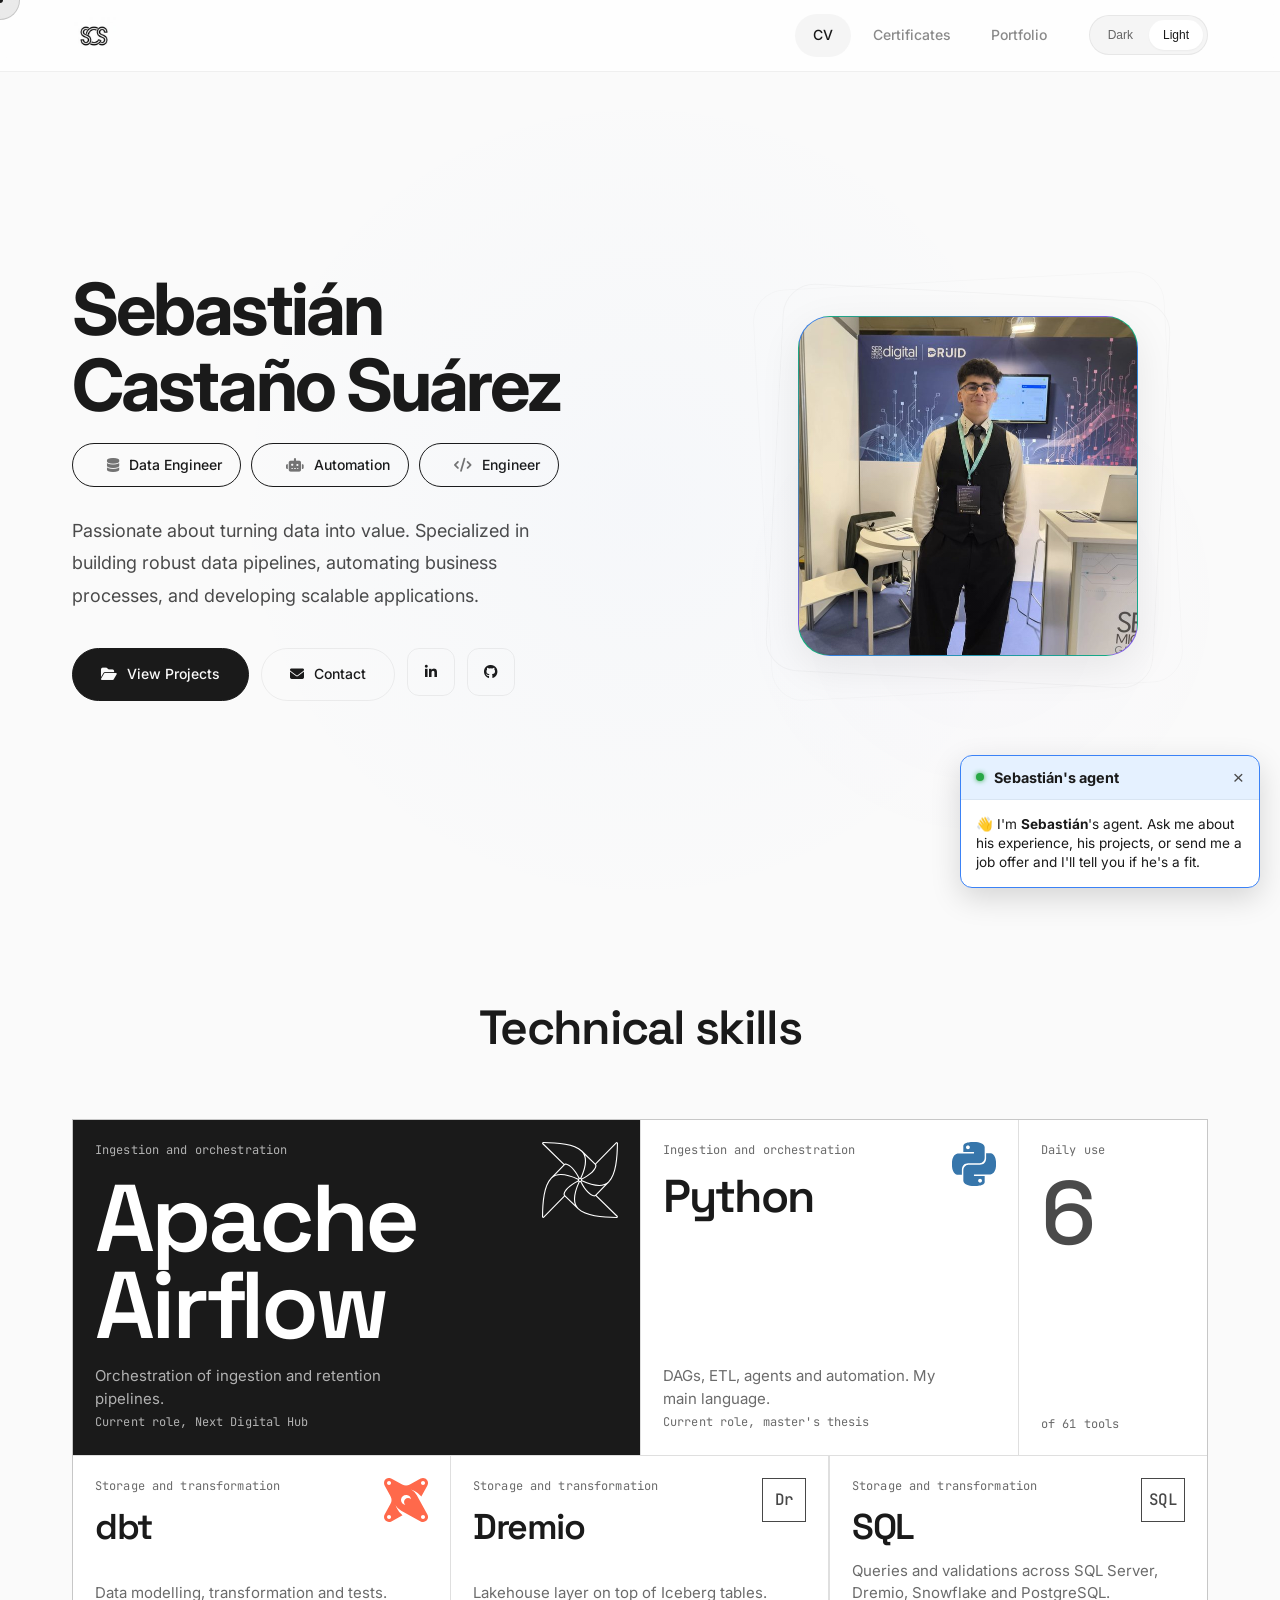
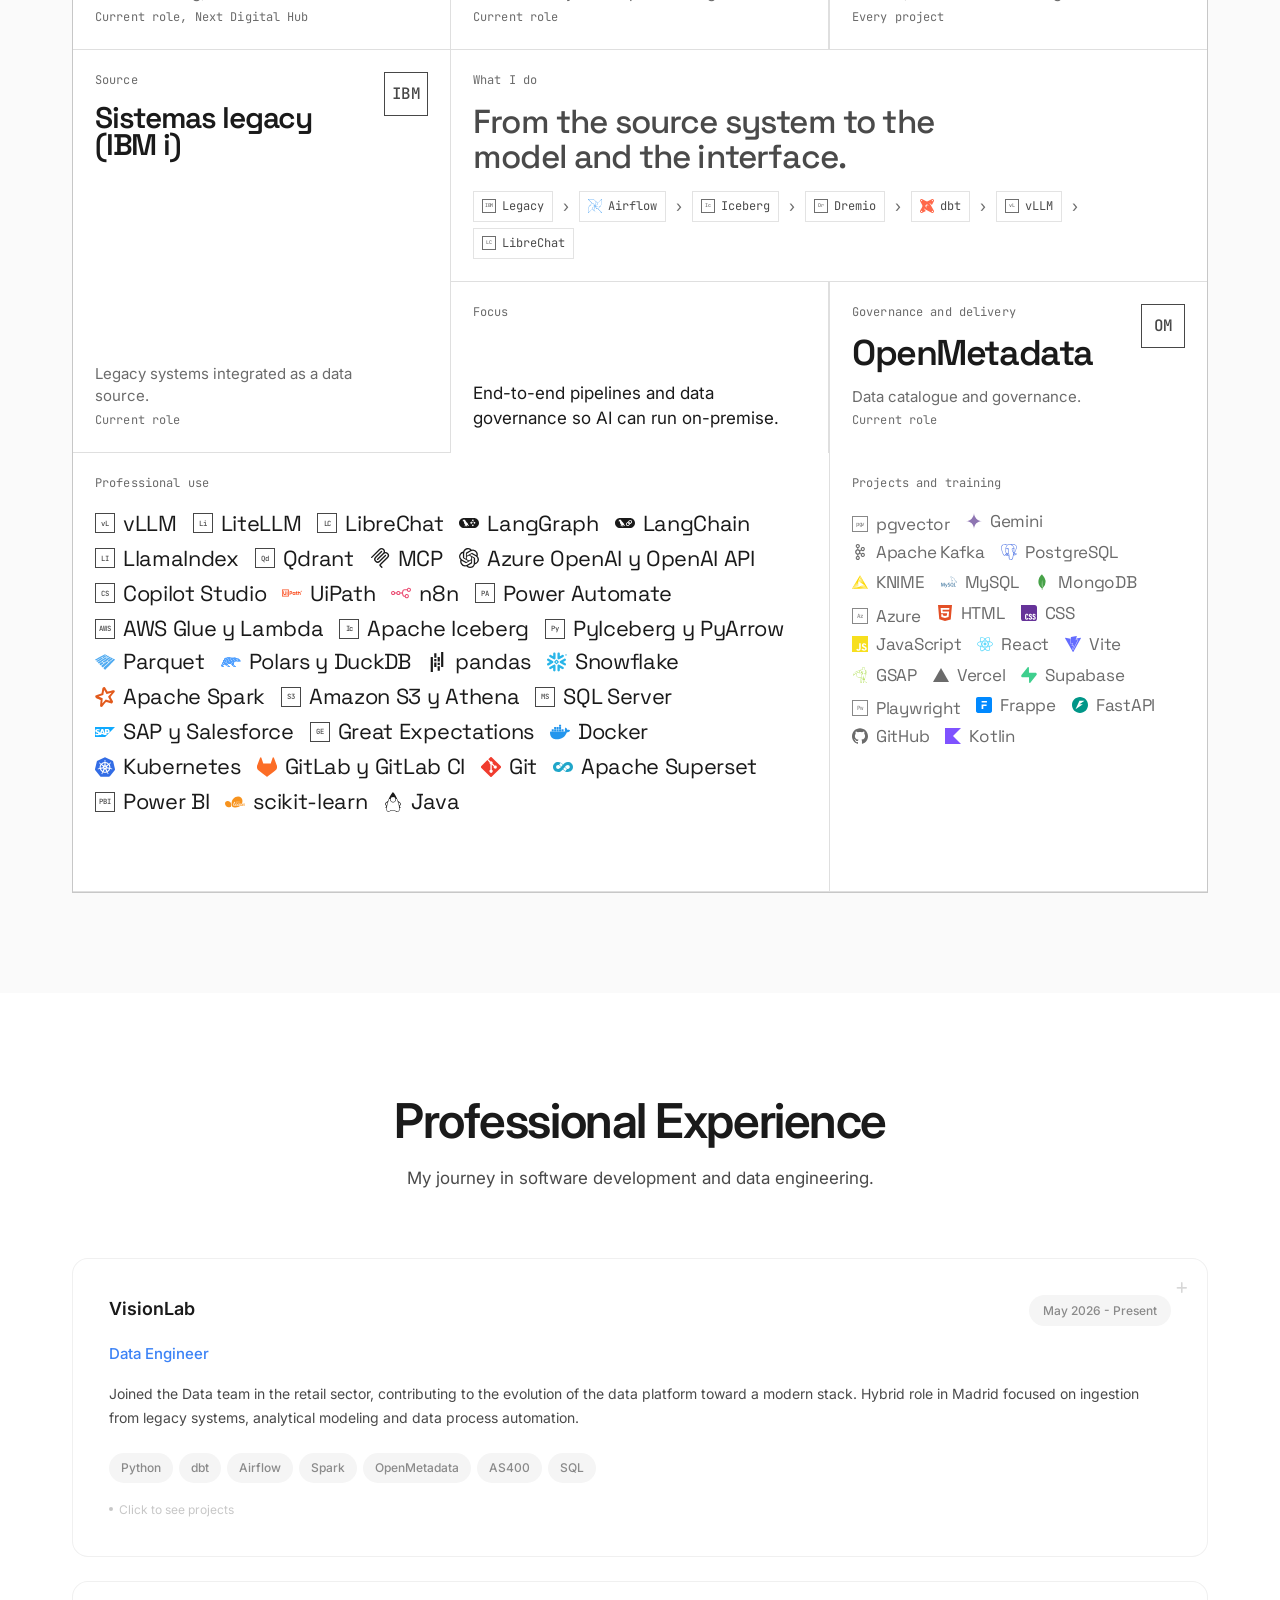
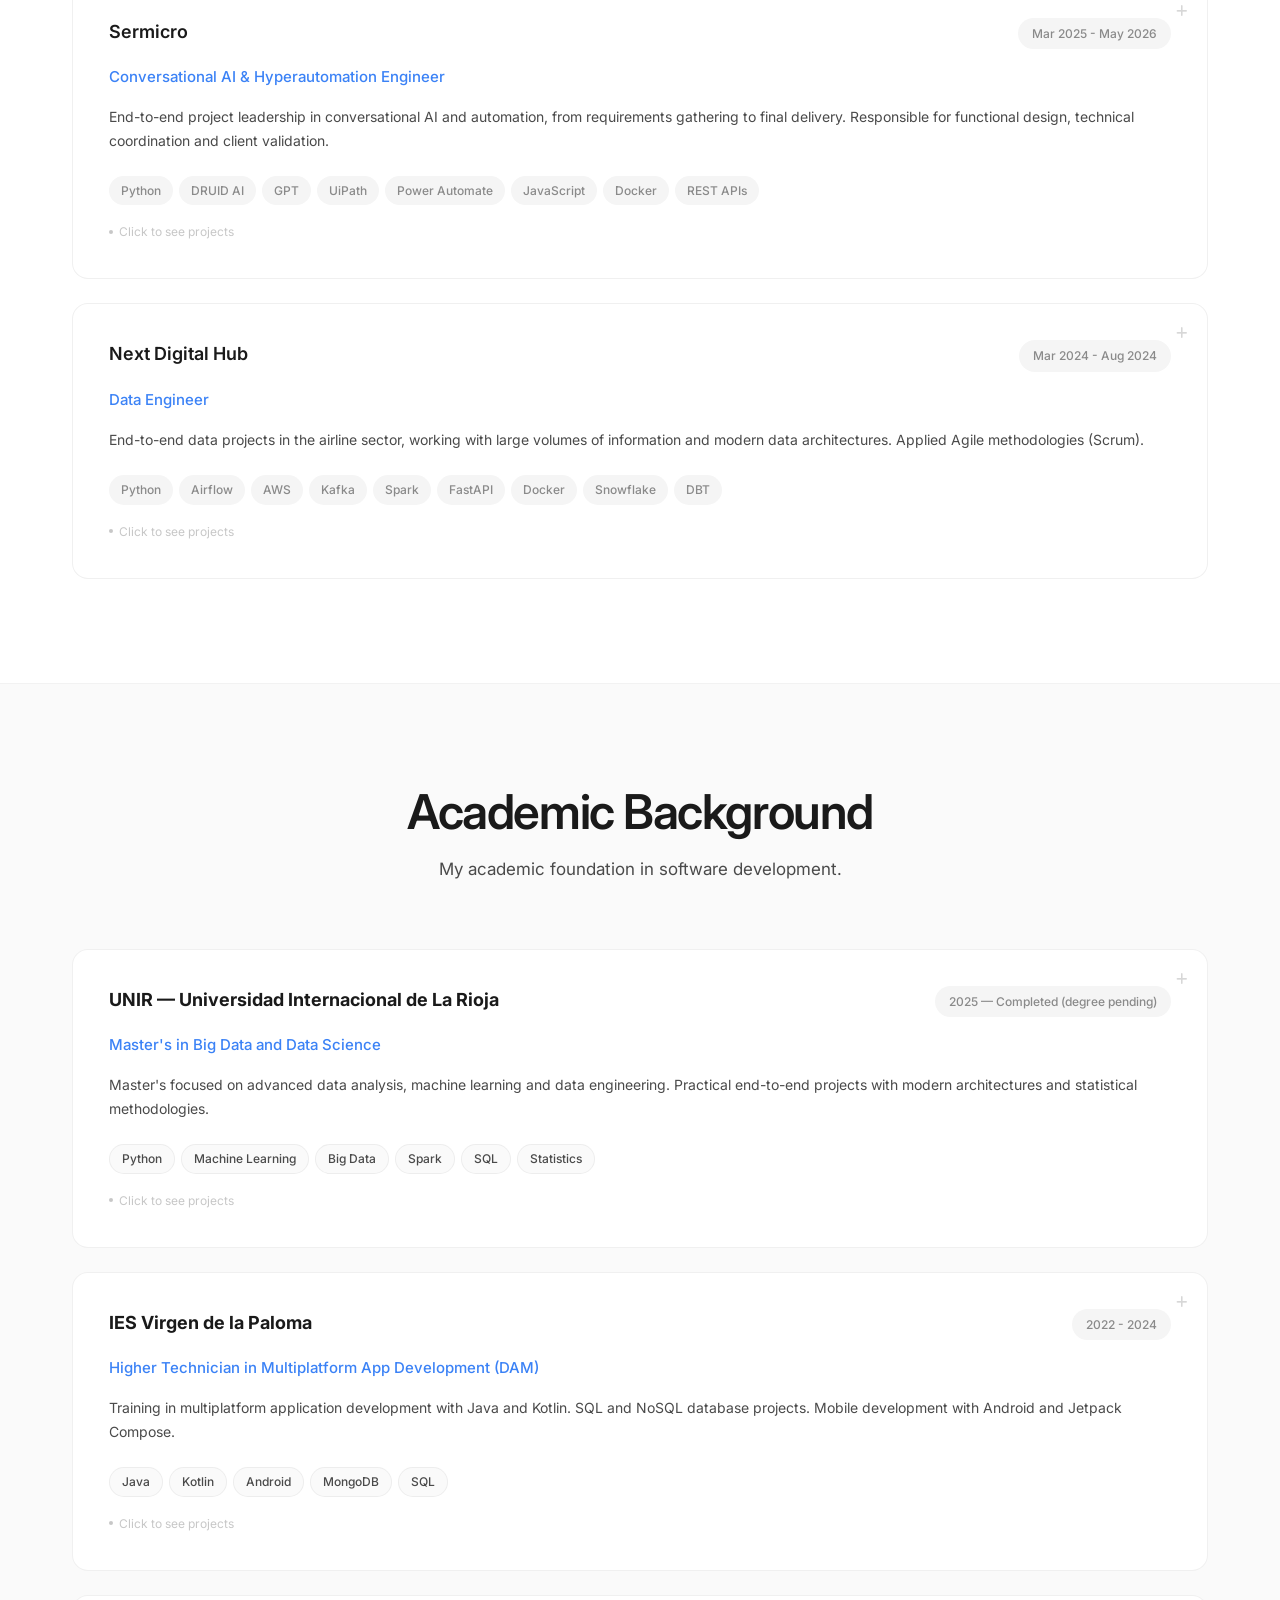
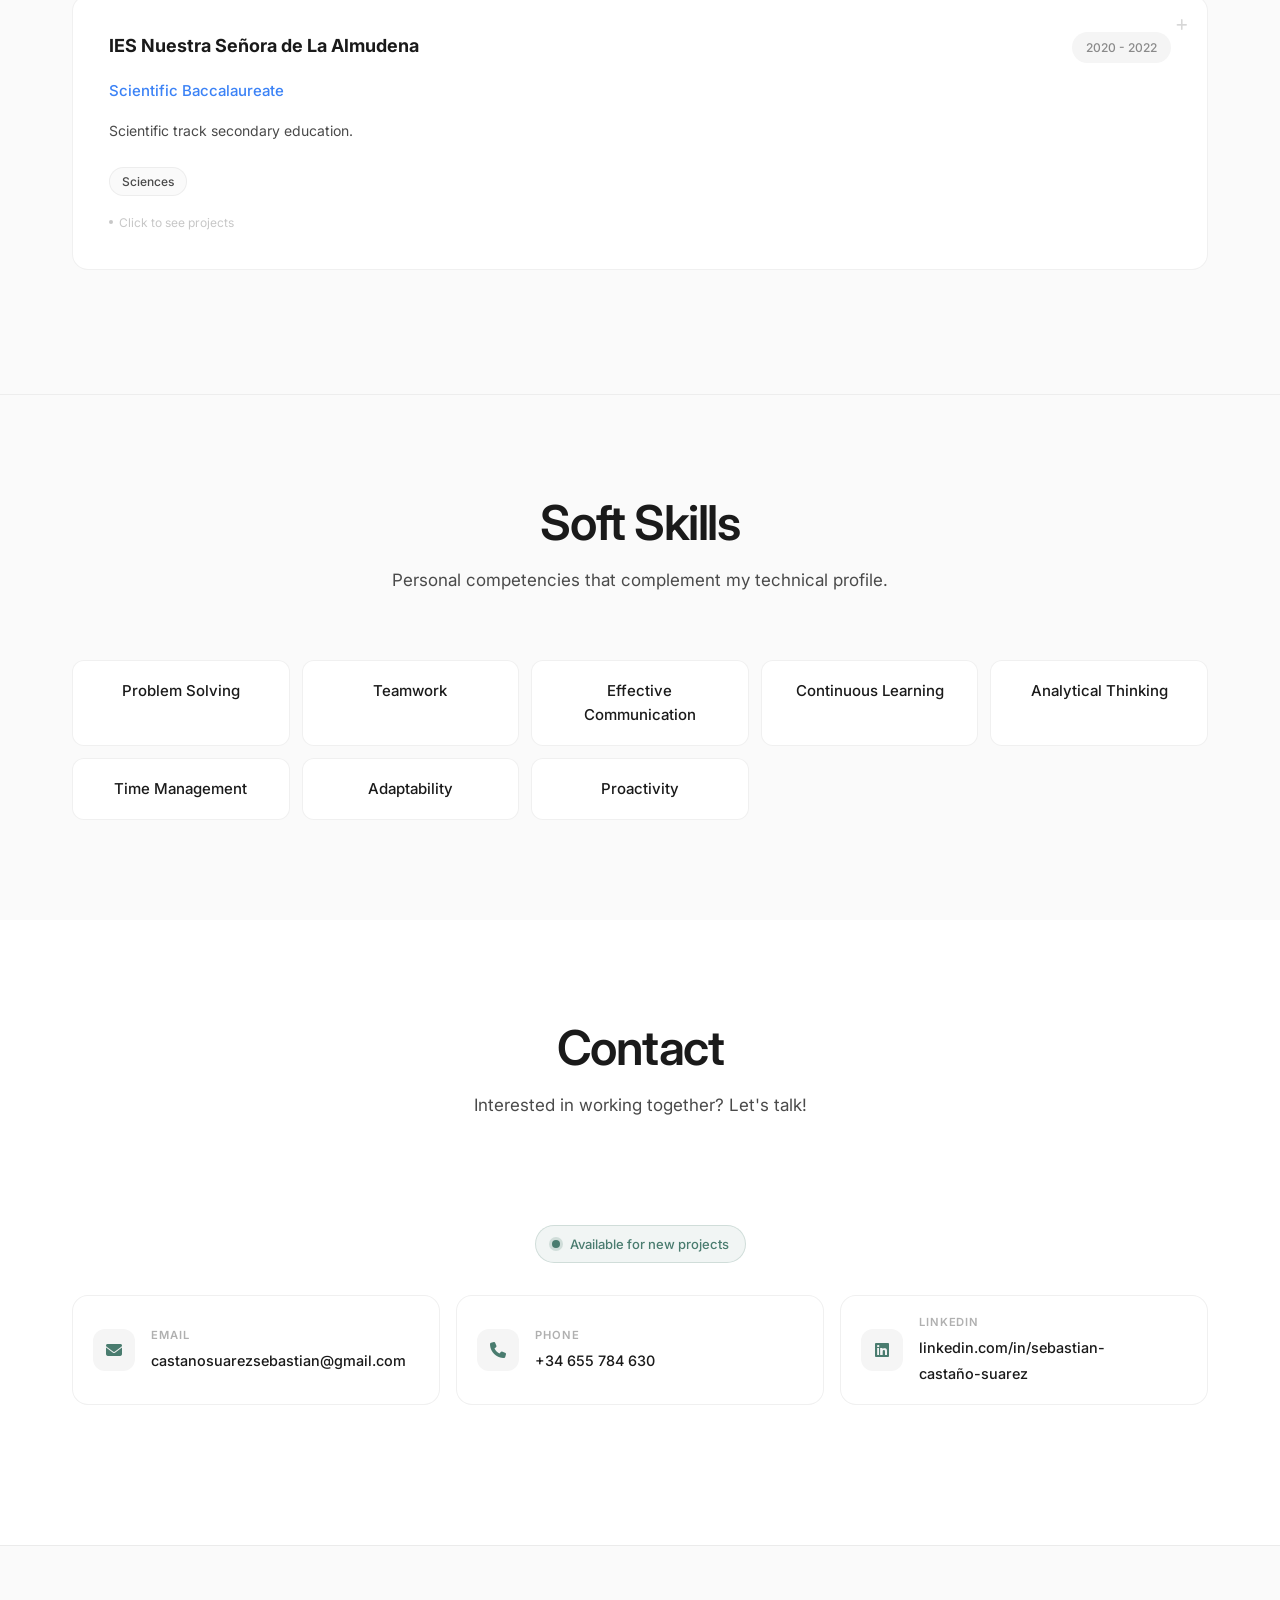
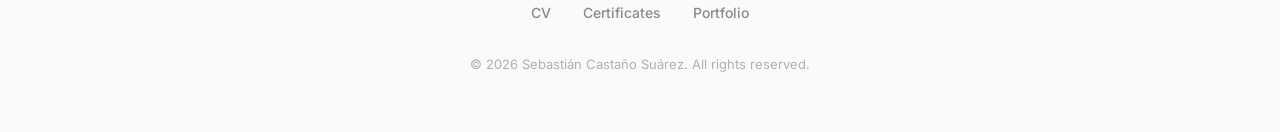
==== commit ff47fbe9: "CV: habilidades en bento y datos al dia Cambios que estaban sin commitear en la copia de trabajo: be" ====
--- a/index.html
+++ b/index.html
@@ -15,11 +15,11 @@
   <!-- Fonts -->
   <link rel="preconnect" href="https://fonts.googleapis.com">
   <link rel="preconnect" href="https://fonts.gstatic.com" crossorigin>
-  <link href="https://fonts.googleapis.com/css2?family=Inter:wght@300;400;500;600;700&display=swap" rel="stylesheet">
+  <link href="https://fonts.googleapis.com/css2?family=Inter:wght@300;400;500;600;700&family=Space+Grotesk:wght@500;600&family=JetBrains+Mono:wght@400;500&display=swap" rel="stylesheet">
 
   <!-- Styles -->
   <link rel="stylesheet" href="assets/css/style.css">
-  <link rel="stylesheet" href="assets/css/filters.css">
+  <link rel="stylesheet" href="assets/css/bento.css">
 
   <!-- Icons -->
   <link rel="stylesheet" href="https://cdnjs.cloudflare.com/ajax/libs/font-awesome/6.5.1/css/all.min.css">
@@ -54,12 +54,7 @@
     .experience-role.data   { color: var(--cat-data); }
     .experience-role.auto   { color: var(--cat-auto); }
     .experience-role.soft   { color: var(--cat-soft); }
- 
-    /* filter chips category colors */
-    .filter-chip[data-category="data"]:not(.active)         { border-left: 3px solid var(--cat-data); }
-    .filter-chip[data-category="automatizacion"]:not(.active) { border-left: 3px solid var(--cat-auto); }
-    .filter-chip[data-category="software"]:not(.active)     { border-left: 3px solid var(--cat-soft); }
-  </style>
+   </style>
 
   <style id="logo-style">
     .logo-img {
@@ -525,7 +520,7 @@
             <a href="https://www.linkedin.com/in/sebastian-casta%C3%B1o-suarez/" target="_blank" class="btn btn-icon btn-secondary">
               <i class="fab fa-linkedin-in"></i>
             </a>
-            <a href="https://github.com/SebastianCastanoSuarez1" target="_blank" class="btn btn-icon btn-secondary">
+            <a href="https://github.com/sbastian29" target="_blank" class="btn btn-icon btn-secondary">
               <i class="fab fa-github"></i>
             </a>
           </div>
@@ -550,65 +545,178 @@
   <section id="habilidades" class="section">
     <div class="container">
       <div class="section-header">
-        <h2 data-i18n="skills.title">Habilidades Técnicas</h2>
-        <p data-i18n="skills.subtitle">Tecnologías y herramientas que domino para crear soluciones de datos e ingeniería de software.</p>
+        <h2 data-i18n="skills.title">Habilidades técnicas</h2>
       </div>
 
-      <!-- Filter Search -->
-      <div class="search-filter-container">
-        <div class="search-wrapper">
-          <div class="search-box">
-            <i class="fas fa-search search-icon"></i>
-            <input type="text" class="search-input" id="skillsSearch" placeholder="Buscar habilidades..." data-i18n="skills.search">
-            <button class="search-clear">Limpiar</button>
-          </div>
-        </div>
-
-        <div class="filter-categories">
-          <div class="filter-group">
-            <span class="filter-label" data-i18n="skills.filter.label">Filtrar por área</span>
-            <div class="filter-chips" id="skillFilterChips">
-              <button class="filter-chip" data-filter="automatizacion" data-filter-type="categories" data-category="automatizacion">
-                <span class="filter-chip-dot"></span>
-                <span data-i18n="skills.filter.auto">Automatización / IA</span>
-              </button>
-              <button class="filter-chip" data-filter="data" data-filter-type="categories" data-category="data">
-                <span class="filter-chip-dot"></span>
-                <span data-i18n="skills.filter.data">Data Engineering</span>
-              </button>
-              <button class="filter-chip" data-filter="software" data-filter-type="categories" data-category="software">
-                <span class="filter-chip-dot"></span>
-                <span data-i18n="skills.filter.soft">Desarrollo de Software</span>
-              </button>
-            </div>
-          </div>
-        </div>
-
-        <div class="filter-actions">
-          <span class="results-counter" id="skillsCounter" data-n="0" data-t="0" data-i18n-counter="skills.counter">Mostrando <strong>0</strong> de <strong>0</strong> habilidades</span>
-          <button class="reset-filters" id="resetSkillFilters" disabled data-i18n="skills.reset">
-            <svg class="reset-icon" width="16" height="16" viewBox="0 0 24 24" fill="none" stroke="currentColor" stroke-width="2">
-              <polyline points="1 4 1 10 7 10"></polyline>
-              <path d="M3.51 15a9 9 0 1 0 2.13-9.36L1 10"></path>
-            </svg>
-            Resetear filtros
-          </button>
-        </div>
-
-        <div class="active-filters" id="activeSkillFilters"></div>
-      </div>
-
-      <!-- Skills Grid -->
-      <div class="cards-grid" id="skillsGrid">
-        <!-- Skills will be dynamically generated -->
-      </div>
-
-      <!-- No Results -->
-      <div class="no-results" id="noSkillResults" style="display: none;">
-        <div class="no-results-icon"><i class="fas fa-search"></i></div>
-        <h3 data-i18n="skills.empty">No se encontraron habilidades</h3>
-        <p>Intenta ajustar los filtros o términos de búsqueda</p>
-      </div>
+    <!-- stack:start — generado por tools/build-stack.mjs, no editar a mano -->
+    <svg class="bn-sprite" aria-hidden="true" focusable="false">
+      <symbol id="lg-python" viewBox="0 0 24 24"><path d="M14.25.18l.9.2.73.26.59.3.45.32.34.34.25.34.16.33.1.3.04.26.02.2-.01.13V8.5l-.05.63-.13.55-.21.46-.26.38-.3.31-.33.25-.35.19-.35.14-.33.1-.3.07-.26.04-.21.02H8.77l-.69.05-.59.14-.5.22-.41.27-.33.32-.27.35-.2.36-.15.37-.1.35-.07.32-.04.27-.02.21v3.06H3.17l-.21-.03-.28-.07-.32-.12-.35-.18-.36-.26-.36-.36-.35-.46-.32-.59-.28-.73-.21-.88-.14-1.05-.05-1.23.06-1.22.16-1.04.24-.87.32-.71.36-.57.4-.44.42-.33.42-.24.4-.16.36-.1.32-.05.24-.01h.16l.06.01h8.16v-.83H6.18l-.01-2.75-.02-.37.05-.34.11-.31.17-.28.25-.26.31-.23.38-.2.44-.18.51-.15.58-.12.64-.1.71-.06.77-.04.84-.02 1.27.05zm-6.3 1.98l-.23.33-.08.41.08.41.23.34.33.22.41.09.41-.09.33-.22.23-.34.08-.41-.08-.41-.23-.33-.33-.22-.41-.09-.41.09zm13.09 3.95l.28.06.32.12.35.18.36.27.36.35.35.47.32.59.28.73.21.88.14 1.04.05 1.23-.06 1.23-.16 1.04-.24.86-.32.71-.36.57-.4.45-.42.33-.42.24-.4.16-.36.09-.32.05-.24.02-.16-.01h-8.22v.82h5.84l.01 2.76.02.36-.05.34-.11.31-.17.29-.25.25-.31.24-.38.2-.44.17-.51.15-.58.13-.64.09-.71.07-.77.04-.84.01-1.27-.04-1.07-.14-.9-.2-.73-.25-.59-.3-.45-.33-.34-.34-.25-.34-.16-.33-.1-.3-.04-.25-.02-.2.01-.13v-5.34l.05-.64.13-.54.21-.46.26-.38.3-.32.33-.24.35-.2.35-.14.33-.1.3-.06.26-.04.21-.02.13-.01h5.84l.69-.05.59-.14.5-.21.41-.28.33-.32.27-.35.2-.36.15-.36.1-.35.07-.32.04-.28.02-.21V6.07h2.09l.14.01zm-6.47 14.25l-.23.33-.08.41.08.41.23.33.33.23.41.08.41-.08.33-.23.23-.33.08-.41-.08-.41-.23-.33-.33-.23-.41-.08-.41.08z"/></symbol>
+      <symbol id="lg-airflow" viewBox="0 0 24 24"><path d="M17.195 16.822l4.002-4.102C23.55 10.308 23.934 5.154 24 .43a.396.396 0 0 0-.246-.373.392.392 0 0 0-.437.09l-6.495 6.658-4.102-4.003C10.309.45 5.154.066.43 0H.423a.397.397 0 0 0-.277.683l6.658 6.494-4.003 4.103C.45 13.692.065 18.846 0 23.57a.398.398 0 0 0 .683.282l6.494-6.657 3.934 3.837.17.165c2.41 2.353 7.565 2.737 12.288 2.803h.006a.397.397 0 0 0 .277-.683l-6.657-6.495zm-.409-9.476c.04.115.05.24.031.344-.17.96-1.593 2.538-4.304 3.87a.597.597 0 0 0-.08-.079c1.432-3.155 1.828-5.61 1.175-7.322l3.058 2.984.12.203zm-.131 9.44a.73.73 0 0 1-.347.031c-.96-.171-2.537-1.594-3.87-4.307a.656.656 0 0 0 .08-.078l-.001.001c3.155 1.432 5.61 1.83 7.324 1.174l-2.969 3.043M23.568.392a.05.05 0 0 1 .052-.011c.018.006.03.024.029.043-.065 4.655-.437 9.726-2.703 12.05-1.53 1.565-4.326 1.419-8.283-.377.006-.037.021-.07.02-.108 0-.044-.017-.082-.026-.123 2.83-1.39 4.315-3.037 4.506-4.115.057-.322-.009-.542-.102-.688l6.507-6.67V.392zM.393.43A.045.045 0 0 1 .382.38C.39.36.403.343.425.35c4.655.065 9.727.438 12.05 2.703l.002.002c1.56 1.527 1.415 4.323-.379 8.28-.033-.005-.062-.02-.097-.02h-.008c-.045.001-.084.019-.126.027-1.39-2.83-3.037-4.314-4.115-4.506-.323-.057-.542.01-.688.103L.393.43zm11.94 11.563a.331.331 0 0 1-.327.335H12a.332.332 0 0 1-.004-.661c.172.016.333.144.335.326h.002zm-5.12 4.661a.722.722 0 0 1-.03-.345c.17-.96 1.595-2.54 4.309-3.873.013.016.019.035.033.05.013.012.03.017.044.028-1.434 3.158-1.83 5.613-1.177 7.326l-3.041-2.967m-.006-9.659a.735.735 0 0 1 .345-.031c.961.17 2.54 1.594 3.871 4.306a.597.597 0 0 0-.079.08c-2.167-.983-4.007-1.484-5.498-1.484-.68 0-1.289.103-1.825.308L7.128 7.35M.43 23.607c-.018.018-.038.015-.052.01-.019-.007-.028-.021-.028-.043.065-4.654.437-9.725 2.703-12.049 1.527-1.565 4.325-1.419 8.286.378-.006.035-.02.067-.02.104 0 .043.018.083.026.124-2.831 1.391-4.317 3.04-4.51 4.117-.057.322.01.542.103.688L.43 23.607zm23.144.042c-4.655-.065-9.726-.437-12.05-2.703l-.005-.006c-1.56-1.526-1.412-4.322.383-8.279.033.005.064.02.098.02h.009c.043 0 .08-.018.122-.027 1.39 2.832 3.036 4.317 4.115 4.51.083.014.16.021.23.021a.776.776 0 0 0 .45-.133l6.68 6.516c.02.02.016.04.01.052a.042.042 0 0 1-.042.029z"/></symbol>
+      <symbol id="lg-dbt" viewBox="0 0 24 24"><path d="M17.9004 9.3763a8.1488 8.1488 0 0 0-3.0421-3.1206l1.7708.8385a10.2874 10.2874 0 0 1 3.74 3.0007l3.234-5.9295a2.8546 2.8546 0 0 0-.0611-2.9604C22.7566.0371 21.2112-.3409 19.9754.3327l-5.8749 3.2101a4.3612 4.3612 0 0 1-4.1761 0L4.1769.408a2.8545 2.8545 0 0 0-2.9592.0632c-1.1673.7853-1.5452 2.33-.8723 3.5655L3.55 9.9106a4.3612 4.3612 0 0 1 0 4.1772l-3.1272 5.743a2.86 2.86 0 0 0 .085 2.9974c.794 1.1438 2.3225 1.5054 3.5448.8385l6.0581-3.3049a10.2877 10.2877 0 0 1-3.0051-3.7454l-.8374-1.7708a8.148 8.148 0 0 0 3.1206 3.0421l10.5832 5.779c1.2213.666 2.7481.3055 3.5426-.8363a2.8699 2.8699 0 0 0 .0796-3.0018L17.9004 9.3763zm3.3801-7.7351c.6022 0 1.0904.4882 1.0904 1.0904s-.4882 1.0904-1.0904 1.0904-1.0904-.4882-1.0904-1.0904.4882-1.0904 1.0904-1.0904zM2.7442 3.822c-.6022 0-1.0904-.4882-1.0904-1.0904s.4882-1.0904 1.0904-1.0904 1.0904.4882 1.0904 1.0904S3.3464 3.822 2.7442 3.822zm0 18.5363c-.6022 0-1.0904-.4882-1.0904-1.0904 0-.6022.4882-1.0904 1.0904-1.0904s1.0904.4882 1.0904 1.0904c0 .6022-.4882 1.0904-1.0904 1.0904zm10.3585-11.4489c-1.2008-.0035-2.177.9672-2.1805 2.1679a2.1738 2.1738 0 0 0 .7052 1.6091c-1.4872-.2091-2.5234-1.5843-2.3142-3.0716.2091-1.4872 1.5843-2.5234 3.0716-2.3142a2.7194 2.7194 0 0 1 2.3142 2.3142 2.1623 2.1623 0 0 0-1.5963-.7054zm8.1778 11.4489c-.6022 0-1.0904-.4882-1.0904-1.0904 0-.6022.4882-1.0904 1.0904-1.0904s1.0904.4882 1.0904 1.0904c0 .6022-.4882 1.0904-1.0904 1.0904z"/></symbol>
+      <symbol id="lg-langgraph" viewBox="0 0 24 24"><path d="M6.099 5.88H17.9C21.264 5.88 24 8.625 24 12s-2.736 6.12-6.099 6.12H6.1C2.736 18.12 0 15.375 0 12s2.736-6.12 6.099-6.12Zm5.419 9.487c.148.156.367.148.561.108h.002c.09-.073-.038-.166-.16-.254-.074-.054-.145-.105-.166-.15.068-.083-.132-.27-.289-.417a1.539 1.539 0 0 1-.15-.151c-.11-.12-.155-.273-.2-.427a1.575 1.575 0 0 0-.11-.297c-.304-.708-.653-1.41-1.143-2.01-.315-.398-.674-.755-1.033-1.112-.232-.23-.463-.46-.683-.701-.226-.234-.362-.521-.499-.81-.114-.24-.228-.482-.396-.693-.507-.75-2.107-.955-2.342.105 0 .033-.01.054-.039.075-.13.095-.245.203-.342.334-.238.332-.274.895.022 1.193l.001-.02c.01-.15.02-.29.139-.399.228.198.576.268.841.12.32.46.422 1.015.525 1.572.085.464.17.93.382 1.341l.014.022c.124.208.25.419.41.6.059.09.178.187.297.284.157.128.314.256.329.366v.146c-.001.29-.002.59.184.83.103.208-.15.418-.352.392a.989.989 0 0 1-.354-.043c-.165-.04-.329-.08-.462-.003-.038.04-.091.042-.145.043-.064.002-.129.004-.167.07a.29.29 0 0 1-.045.066c-.042.051-.087.107-.033.149l.015-.011c.082-.063.16-.123.27-.085-.014.082.039.103.092.125l.027.012a.357.357 0 0 1-.008.057c-.009.046-.017.09.018.13a.605.605 0 0 0 .046-.056c.037-.046.073-.094.139-.11.144.192.289.112.471.012.206-.114.459-.253.81-.056-.135-.007-.255.01-.345.121-.023.025-.042.054-.002.087.207-.135.294-.086.375-.04.06.032.115.063.212.024l.07-.037c.155-.084.314-.17.499-.14-.139.04-.188.127-.242.223-.026.047-.054.097-.094.143-.021.021-.03.046-.007.082.29-.024.4-.098.548-.197.07-.047.15-.1.261-.157.124-.076.248-.028.368.02.13.05.255.1.371-.013.037-.035.083-.035.129-.036.016 0 .033 0 .05-.002-.037-.194-.24-.191-.448-.189-.24.003-.483.005-.475-.295.222-.152.224-.415.226-.665 0-.06 0-.119.005-.176.163.092.336.163.508.234.162.066.323.133.474.215.157.254.404.59.732.568.008-.026.016-.048.026-.074.019.003.039.008.059.014.086.021.178.045.223-.057zm6.429-2.886a1.014 1.014 0 0 0 1.729-.715 1.01 1.01 0 0 0-1.013-1.01c-.126 0-.25.023-.364.068l-.58-.848-.405.278.583.851a1.009 1.009 0 0 0 .05 1.376zm-1.818-2.744a1.014 1.014 0 0 0 1.42-.615 1.008 1.008 0 0 0-.845-1.293 1.015 1.015 0 0 0-1.095.712 1.008 1.008 0 0 0 .52 1.196zm0 5.867a1.015 1.015 0 0 0 1.42-.615 1.008 1.008 0 0 0-.845-1.293 1.015 1.015 0 0 0-1.095.712 1.008 1.008 0 0 0 .52 1.196zm.932-3.586v-.503h-1.55a1.003 1.003 0 0 0-.218-.412l.583-.864-.424-.28-.583.863a1.014 1.014 0 0 0-.333-.06c-.268 0-.525.106-.714.294a1.002 1.002 0 0 0 1.047 1.655l.583.864.42-.281-.579-.864c.104-.119.178-.26.217-.412z"/></symbol>
+      <symbol id="lg-langchain" viewBox="0 0 24 24"><path d="M6.0988 5.9175C2.7359 5.9175 0 8.6462 0 12s2.736 6.0825 6.0988 6.0825h11.8024C21.2641 18.0825 24 15.3538 24 12s-2.736-6.0825-6.0988-6.0825ZM5.9774 7.851c.493.0124 1.02.2496 1.273.6228.3673.4592.4778 1.0668.8944 1.4932.5604.6118 1.199 1.1505 1.7161 1.802.4892.5954.8386 1.2937 1.1436 1.9975.1244.2335.1257.5202.31.7197.0908.1204.5346.4483.4383.5645.0555.1204.4702.286.3263.4027-.1944.04-.4129.0476-.5616-.1074-.0549.126-.183.0596-.2819.0432a4 4 0 0 0-.025.0736c-.3288.0219-.5754-.3126-.732-.565-.3111-.168-.6642-.2702-.982-.446-.0182.2895.0452.6485-.231.8353-.014.5565.8436.0656.9222.4804-.061.0067-.1286-.0095-.1774.0373-.2239.2172-.4805-.1645-.7385-.007-.3464.174-.3808.3161-.8096.352-.0237-.0359-.0143-.0592.0059-.0811.1207-.1399.1295-.3046.3356-.3643-.2122-.0334-.3899.0833-.5686.1757-.2323.095-.2304-.2141-.5878.0164-.0396-.0322-.0208-.0615.0018-.0864.0908-.1107.2102-.127.345-.1208-.663-.3686-.9751.4507-1.2813.0432-.092.0243-.1265.1068-.1845.1652-.05-.0548-.0123-.1212-.0099-.1857-.0598-.028-.1356-.041-.1179-.1366-.1171-.0395-.1988.0295-.286.0952-.0787-.0608.0532-.1492.0776-.2125.0702-.1216.23-.025.3111-.1126.2306-.1308.552.0814.8155.0455.203.0255.4544-.1825.3526-.39-.2171-.2767-.179-.6386-.1839-.9695-.0268-.1929-.491-.4382-.6252-.6462-.1659-.1873-.295-.4047-.4243-.6182-.4666-.9008-.3198-2.0584-.9077-2.8947-.266.1466-.6125.0774-.8418-.119-.1238.1125-.1292.2598-.139.4161-.297-.2962-.2593-.8559-.022-1.1855.0969-.1302.2127-.2373.342-.3316.0292-.0213.0391-.0419.0385-.0747.1174-.5267.5764-.7391 1.0694-.7267m12.4071.46c.5575 0 1.0806.2159 1.474.6082s.61.9145.61 1.4704c0 .556-.2167 1.078-.61 1.4698v.0006l-.902.8995a2.08 2.08 0 0 1-.8597.5166l-.0164.0047-.0058.0164a2.05 2.05 0 0 1-.474.7308l-.9018.8995c-.3934.3924-.917.6083-1.4745.6083s-1.0806-.216-1.474-.6083c-.813-.8107-.813-2.1294 0-2.9402l.9019-.8995a2.056 2.056 0 0 1 .858-.5143l.017-.0053.0058-.0158a2.07 2.07 0 0 1 .4752-.7337l.9018-.8995c.3934-.3924.9171-.6083 1.4745-.6083zm0 .8965a1.18 1.18 0 0 0-.8388.3462l-.9018.8995a1.181 1.181 0 0 0-.3427.9252l.0053.0572c.0323.2652.149.5044.3374.6917.13.1296.2733.2114.4471.2686a.9.9 0 0 1 .014.1582.884.884 0 0 1-.2609.6304l-.0554.0554c-.3013-.1028-.5525-.253-.7794-.4792a2.06 2.06 0 0 1-.5761-1.0968l-.0099-.0578-.0461.0368a1.1 1.1 0 0 0-.0876.0794l-.9024.8995c-.4623.461-.4623 1.212 0 1.673.2311.2305.535.346.8394.3461.3043 0 .6077-.1156.8388-.3462l.9019-.8995c.4623-.461.4623-1.2113 0-1.673a1.17 1.17 0 0 0-.4367-.2749 1 1 0 0 1-.014-.1611c0-.2591.1023-.505.2901-.6923.3019.1028.57.2694.7962.495.3007.2999.4994.679.5756 1.0968l.0105.0578.0455-.0373a1.1 1.1 0 0 0 .0887-.0794l.902-.8996c.4622-.461.4628-1.2124 0-1.6735a1.18 1.18 0 0 0-.8395-.3462Zm-9.973 5.1567-.0006.0006c-.0793.3078-.1048.8318-.506.847-.033.1776.1228.2445.2655.1874.141-.0645.2081.0508.2557.1657.2177.0317.5394-.0725.5516-.3298-.325-.1867-.4253-.5418-.5662-.8709"/></symbol>
+      <symbol id="lg-mcp" viewBox="0 0 24 24"><path d="M13.85 0a4.16 4.16 0 0 0-2.95 1.217L1.456 10.66a.835.835 0 0 0 0 1.18.835.835 0 0 0 1.18 0l9.442-9.442a2.49 2.49 0 0 1 3.541 0 2.49 2.49 0 0 1 0 3.541L8.59 12.97l-.1.1a.835.835 0 0 0 0 1.18.835.835 0 0 0 1.18 0l.1-.098 7.03-7.034a2.49 2.49 0 0 1 3.542 0l.049.05a2.49 2.49 0 0 1 0 3.54l-8.54 8.54a1.96 1.96 0 0 0 0 2.755l1.753 1.753a.835.835 0 0 0 1.18 0 .835.835 0 0 0 0-1.18l-1.753-1.753a.266.266 0 0 1 0-.394l8.54-8.54a4.185 4.185 0 0 0 0-5.9l-.05-.05a4.16 4.16 0 0 0-2.95-1.218c-.2 0-.401.02-.6.048a4.17 4.17 0 0 0-1.17-3.552A4.16 4.16 0 0 0 13.85 0m0 3.333a.84.84 0 0 0-.59.245L6.275 10.56a4.186 4.186 0 0 0 0 5.902 4.186 4.186 0 0 0 5.902 0L19.16 9.48a.835.835 0 0 0 0-1.18.835.835 0 0 0-1.18 0l-6.985 6.984a2.49 2.49 0 0 1-3.54 0 2.49 2.49 0 0 1 0-3.54l6.983-6.985a.835.835 0 0 0 0-1.18.84.84 0 0 0-.59-.245"/></symbol>
+      <symbol id="lg-openai" viewBox="0 0 24 24"><path d="M22.2819 9.8211a5.9847 5.9847 0 0 0-.5157-4.9108 6.0462 6.0462 0 0 0-6.5098-2.9A6.0651 6.0651 0 0 0 4.9807 4.1818a5.9847 5.9847 0 0 0-3.9977 2.9 6.0462 6.0462 0 0 0 .7427 7.0966 5.98 5.98 0 0 0 .511 4.9107 6.051 6.051 0 0 0 6.5146 2.9001A5.9847 5.9847 0 0 0 13.2599 24a6.0557 6.0557 0 0 0 5.7718-4.2058 5.9894 5.9894 0 0 0 3.9977-2.9001 6.0557 6.0557 0 0 0-.7475-7.0729zm-9.022 12.6081a4.4755 4.4755 0 0 1-2.8764-1.0408l.1419-.0804 4.7783-2.7582a.7948.7948 0 0 0 .3927-.6813v-6.7369l2.02 1.1686a.071.071 0 0 1 .038.052v5.5826a4.504 4.504 0 0 1-4.4945 4.4944zm-9.6607-4.1254a4.4708 4.4708 0 0 1-.5346-3.0137l.142.0852 4.783 2.7582a.7712.7712 0 0 0 .7806 0l5.8428-3.3685v2.3324a.0804.0804 0 0 1-.0332.0615L9.74 19.9502a4.4992 4.4992 0 0 1-6.1408-1.6464zM2.3408 7.8956a4.485 4.485 0 0 1 2.3655-1.9728V11.6a.7664.7664 0 0 0 .3879.6765l5.8144 3.3543-2.0201 1.1685a.0757.0757 0 0 1-.071 0l-4.8303-2.7865A4.504 4.504 0 0 1 2.3408 7.872zm16.5963 3.8558L13.1038 8.364 15.1192 7.2a.0757.0757 0 0 1 .071 0l4.8303 2.7913a4.4944 4.4944 0 0 1-.6765 8.1042v-5.6772a.79.79 0 0 0-.407-.667zm2.0107-3.0231l-.142-.0852-4.7735-2.7818a.7759.7759 0 0 0-.7854 0L9.409 9.2297V6.8974a.0662.0662 0 0 1 .0284-.0615l4.8303-2.7866a4.4992 4.4992 0 0 1 6.6802 4.66zM8.3065 12.863l-2.02-1.1638a.0804.0804 0 0 1-.038-.0567V6.0742a4.4992 4.4992 0 0 1 7.3757-3.4537l-.142.0805L8.704 5.459a.7948.7948 0 0 0-.3927.6813zm1.0976-2.3654l2.602-1.4998 2.6069 1.4998v2.9994l-2.5974 1.4997-2.6067-1.4997Z"/></symbol>
+      <symbol id="lg-uipath" viewBox="0 0 24 24"><path d="M0 7.882v8.235h8.235V7.882H0Zm.852.852h6.53v6.53H.852v-6.53Zm22.268.695c-.514 0-.886.345-.886.873 0 .511.36.878.886.878.518 0 .88-.359.88-.878 0-.521-.359-.873-.88-.873Zm-17.023.055a.501.501 0 0 0-.522.522c0 .302.22.509.522.509.302 0 .522-.206.522-.509a.501.501 0 0 0-.522-.522Zm17.023.102c.437 0 .716.278.716.716 0 .426-.274.712-.716.712-.426 0-.719-.271-.719-.712 0-.44.278-.716.719-.716Zm-.347.213v.988h.197v-.318h.14l.176.318h.22l-.186-.347a.32.32 0 0 0 .206-.311c0-.203-.159-.33-.374-.33h-.379Zm-3.74.002v4.468h.853v-1.774c0-.571.302-.914.804-.914s.763.33.763.838v1.85h.852v-1.946c0-.88-.619-1.45-1.409-1.45-.509 0-.818.192-1.01.515V9.801h-.853Zm3.937.157h.157c.115 0 .193.064.193.171 0 .118-.078.181-.193.181h-.157v-.352Zm-21.375.049v2.495c0 1.141.625 1.808 1.684 1.808 1.079 0 1.718-.681 1.718-1.808v-2.495h-.852v2.495c0 .646-.275 1.004-.846 1.004-.591 0-.852-.378-.852-1.004v-2.495h-.852Zm7.547 0v4.262h.852v-1.375h.77c.928 0 1.533-.543 1.533-1.457 0-.88-.591-1.43-1.533-1.43H9.142Zm7.809 0v.914h-.399v.722h.399v1.45c0 .791.35 1.176 1.161 1.176h.447v-.729h-.337c-.33 0-.419-.144-.419-.44v-1.457h.749v-.722h-.749v-.914h-.852Zm-6.957.687h.681c.488 0 .756.276.756.743 0 .502-.268.776-.756.776h-.681v-1.519Zm4.138.186c-.921 0-1.546.728-1.546 1.718 0 .997.639 1.712 1.546 1.712.537 0 .887-.193 1.086-.516v.475h.853v-3.348h-.853v.523c-.206-.344-.563-.564-1.086-.564Zm-8.461.041v3.348h.852v-3.348h-.852Zm8.661.701c.543 0 .886.399.886.976 0 .585-.364.963-.886.963-.578 0-.88-.406-.88-.963 0-.598.337-.976.88-.976Z"/></symbol>
+      <symbol id="lg-n8n" viewBox="0 0 24 24"><path d="M21.4737 5.6842c-1.1772 0-2.1663.8051-2.4468 1.8947h-2.8955c-1.235 0-2.289.893-2.492 2.111l-.1038.623a1.263 1.263 0 0 1-1.246 1.0555H11.289c-.2805-1.0896-1.2696-1.8947-2.4468-1.8947s-2.1663.8051-2.4467 1.8947H4.973c-.2805-1.0896-1.2696-1.8947-2.4468-1.8947C1.1311 9.4737 0 10.6047 0 12s1.131 2.5263 2.5263 2.5263c1.1772 0 2.1663-.8051 2.4468-1.8947h1.4223c.2804 1.0896 1.2696 1.8947 2.4467 1.8947 1.1772 0 2.1663-.8051 2.4468-1.8947h1.0008a1.263 1.263 0 0 1 1.2459 1.0555l.1038.623c.203 1.218 1.257 2.111 2.492 2.111h.3692c.2804 1.0895 1.2696 1.8947 2.4468 1.8947 1.3952 0 2.5263-1.131 2.5263-2.5263s-1.131-2.5263-2.5263-2.5263c-1.1772 0-2.1664.805-2.4468 1.8947h-.3692a1.263 1.263 0 0 1-1.246-1.0555l-.1037-.623A2.52 2.52 0 0 0 13.9607 12a2.52 2.52 0 0 0 .821-1.4794l.1038-.623a1.263 1.263 0 0 1 1.2459-1.0555h2.8955c.2805 1.0896 1.2696 1.8947 2.4468 1.8947 1.3952 0 2.5263-1.131 2.5263-2.5263s-1.131-2.5263-2.5263-2.5263m0 1.2632a1.263 1.263 0 0 1 1.2631 1.2631 1.263 1.263 0 0 1-1.2631 1.2632 1.263 1.263 0 0 1-1.2632-1.2632 1.263 1.263 0 0 1 1.2632-1.2631M2.5263 10.7368A1.263 1.263 0 0 1 3.7895 12a1.263 1.263 0 0 1-1.2632 1.2632A1.263 1.263 0 0 1 1.2632 12a1.263 1.263 0 0 1 1.2631-1.2632m6.3158 0A1.263 1.263 0 0 1 10.1053 12a1.263 1.263 0 0 1-1.2632 1.2632A1.263 1.263 0 0 1 7.579 12a1.263 1.263 0 0 1 1.2632-1.2632m10.1053 3.7895a1.263 1.263 0 0 1 1.2631 1.2632 1.263 1.263 0 0 1-1.2631 1.2631 1.263 1.263 0 0 1-1.2632-1.2631 1.263 1.263 0 0 1 1.2632-1.2632"/></symbol>
+      <symbol id="lg-parquet" viewBox="0 0 24 24"><path d="M10.953 20.391c-.95-1.013-.978-1.057-.807-1.248.27-.304 11.811-10.868 11.977-10.964.143-.083 1.558.6 1.867.902.119.115-.8 1.098-5.817 6.218-3.277 3.345-6.021 6.095-6.097 6.112-.076.016-.582-.442-1.123-1.02zM8.333 17.7c-.511-.515-.835-.92-.803-1.003.058-.152 6.693-5.515 6.817-5.51.153.005 1.714 1.191 1.714 1.302 0 .116-6.67 6.073-6.8 6.073-.038 0-.456-.388-.928-.862zM5.91 15.227c-.4-.448-.652-.81-.598-.86.28-.26 3.164-2.26 3.26-2.26.154.002 1.547 1.196 1.547 1.327 0 .161-3.124 2.566-3.334 2.566-.1 0-.494-.348-.875-.773zm-1.988-2.04c-.574-.58-.642-.69-.512-.81.187-.174 9.357-6.094 9.545-6.162.146-.053 1.417.716 1.417.858 0 .102-9.401 6.685-9.63 6.744-.091.023-.435-.241-.82-.63zm6.117-.935c-.379-.314-.687-.626-.684-.692.002-.066.337-.354.743-.64.406-.285 2.227-1.587 4.046-2.894 1.82-1.307 3.383-2.376 3.474-2.376.245 0 1.485.717 1.445.835-.057.173-8.012 6.336-8.179 6.337-.086 0-.467-.256-.845-.57zm-7.963-.923c-.452-.478-.518-.593-.4-.701.103-.093 5.783-3.449 6.47-3.821.114-.062 1.318.807 1.28.922-.05.15-6.456 4.172-6.645 4.172-.09 0-.408-.257-.705-.572Zm13.735.038c-.416-.298-.772-.59-.792-.65-.028-.083 3.74-3.215 4.595-3.818.166-.118.297-.079 1.01.301.45.24.818.485.817.545-.002.152-4.487 4.098-4.7 4.135-.096.016-.515-.214-.93-.513zM.547 9.707 0 9.156l.243-.158c.133-.086 2.841-1.563 6.018-3.282l5.775-3.126.553.27c.303.15.552.322.552.384 0 .084-11.875 7.018-12.02 7.018-.015 0-.274-.249-.574-.553zm8.88-2.79c-.269-.2-.487-.418-.487-.483s1.083-.755 2.406-1.534l2.405-1.417.617.33c.34.18.617.363.617.406 0 .122-4.715 3.07-4.904 3.067-.092-.001-.387-.167-.655-.368Zm4.816-.612c-.325-.2-.589-.418-.588-.484.002-.112 1.64-1.209 1.909-1.279.123-.032 1.226.55 1.315.694.027.044-.031.15-.128.237-.333.296-1.7 1.202-1.81 1.199-.06-.002-.374-.167-.698-.367z"/></symbol>
+      <symbol id="lg-polars" viewBox="0 0 24 24"><path d="M20.954 7.714h.434c.106 0 .193.087.193.197v3.726a.197.197 0 0 1-.193.193h-.434a.197.197 0 0 1-.197-.193V7.911c0-.11.087-.197.197-.197zm1.213 1.085h.435c.105 0 .192.087.192.196v2.521a.197.197 0 0 1-.192.193h-.435a.197.197 0 0 1-.197-.193v-2.52c0-.114.087-.197.197-.197zm1.206 1.383h.43c.11 0 .197.087.197.197v.718a.197.197 0 0 1-.197.192h-.43a.197.197 0 0 1-.197-.196v-.718a.189.189 0 0 1 .197-.19zm-3.629-2.827h.431a.197.197 0 0 1 .197.196v.719a.197.197 0 0 1-.197.189h-.435a.197.197 0 0 1-.196-.19v-.718a.197.197 0 0 1 .196-.196Zm0 1.444h.431a.197.197 0 0 1 .197.196v.658a.197.197 0 0 1-.197.193h-.435a.197.197 0 0 1-.196-.193v-.658a.197.197 0 0 1 .196-.196zm0 1.387h.431a.197.197 0 0 1 .197.193v1.08a.197.197 0 0 1-.197.193h-.435a.197.197 0 0 1-.196-.192v-1.081a.197.197 0 0 1 .196-.193zm-1.24-3.133h.435a.197.197 0 0 1 .193.196v1.138a.197.197 0 0 1-.193.196h-.434a.197.197 0 0 1-.197-.196V7.249a.197.197 0 0 1 .197-.196Zm0 1.927h.435a.197.197 0 0 1 .193.197v2.162a.197.197 0 0 1-.193.192h-.434a.197.197 0 0 1-.197-.192V9.177a.197.197 0 0 1 .197-.197ZM17.3 6.694h.435a.197.197 0 0 1 .196.192v4.574a.197.197 0 0 1-.196.192H17.3a.197.197 0 0 1-.197-.192V6.886a.197.197 0 0 1 .197-.192zm0 10.174h.435a.197.197 0 0 1 .196.197v.718a.197.197 0 0 1-.196.192H17.3a.197.197 0 0 1-.197-.196v-.718a.197.197 0 0 1 .197-.19zm-1.24-.964h.435a.197.197 0 0 1 .196.197v1.678a.197.197 0 0 1-.196.196h-.431a.197.197 0 0 1-.193-.196V16.1a.197.197 0 0 1 .193-.197zm0-5.117h.435a.197.197 0 0 1 .196.196v1.134a.197.197 0 0 1-.196.2h-.431a.197.197 0 0 1-.193-.196v-1.138a.197.197 0 0 1 .193-.196zm0-4.396h.435a.197.197 0 0 1 .196.197v3.605a.197.197 0 0 1-.196.197h-.431a.197.197 0 0 1-.193-.197V6.588a.197.197 0 0 1 .193-.197zm-1.22.06h.434a.197.197 0 0 1 .197.197V8.75a.197.197 0 0 1-.197.192h-.435a.197.197 0 0 1-.192-.192V6.648a.197.197 0 0 1 .192-.196zm0 2.892h.434a.197.197 0 0 1 .197.193v6.138a.197.197 0 0 1-.197.196h-.435a.197.197 0 0 1-.192-.196V9.536a.197.197 0 0 1 .192-.193Zm0 6.924h.434a.197.197 0 0 1 .197.193v1.14a.197.197 0 0 1-.197.193h-.435a.197.197 0 0 1-.192-.193v-1.14a.197.197 0 0 1 .192-.193zm-1.21-9.638h.43a.197.197 0 0 1 .197.2v4.925a.197.197 0 0 1-.196.197h-.435a.197.197 0 0 1-.193-.197V6.83a.197.197 0 0 1 .193-.197Zm0 5.722h.43a.197.197 0 0 1 .197.197v3.908a.197.197 0 0 1-.196.197h-.435a.197.197 0 0 1-.193-.197v-3.908a.197.197 0 0 1 .193-.197Zm-1.217-5.9h.435a.197.197 0 0 1 .192.197v3.179a.197.197 0 0 1-.192.196h-.435a.197.197 0 0 1-.197-.196V6.652a.197.197 0 0 1 .197-.197zm0 3.977h.435a.197.197 0 0 1 .192.192v2.646a.197.197 0 0 1-.192.193h-.435a.197.197 0 0 1-.197-.193V10.62a.197.197 0 0 1 .197-.192zm0 3.428h.435a.197.197 0 0 1 .192.196v1.198a.197.197 0 0 1-.192.197h-.435a.197.197 0 0 1-.197-.197v-1.198a.197.197 0 0 1 .197-.196zm-1.22-7.522h.434a.197.197 0 0 1 .196.19v1.443a.197.197 0 0 1-.196.193h-.439a.197.197 0 0 1-.196-.193v-1.44a.197.197 0 0 1 .196-.196zm0 2.227h.434a.197.197 0 0 1 .196.192v5.534a.197.197 0 0 1-.196.196h-.439a.197.197 0 0 1-.196-.196V8.753a.197.197 0 0 1 .196-.192Zm-1.225 8.182h.434a.197.197 0 0 1 .197.197v.835a.197.197 0 0 1-.197.197h-.434a.197.197 0 0 1-.193-.197v-.835a.197.197 0 0 1 .193-.197zm0-10.658h.434a.197.197 0 0 1 .197.197v5.113a.197.197 0 0 1-.197.193h-.434a.197.197 0 0 1-.193-.193v-5.11a.197.197 0 0 1 .193-.196Zm0 5.904h.434a.197.197 0 0 1 .197.192v2.102a.197.197 0 0 1-.197.196h-.434a.197.197 0 0 1-.193-.196V12.18a.197.197 0 0 1 .193-.192zm-1.221 3.855h.434a.197.197 0 0 1 .193.189v1.742a.197.197 0 0 1-.193.197h-.434a.197.197 0 0 1-.197-.197v-1.738a.197.197 0 0 1 .197-.197zm0-6.025h.434a.197.197 0 0 1 .193.197v4.27a.197.197 0 0 1-.193.193h-.434a.197.197 0 0 1-.197-.196v-4.267a.197.197 0 0 1 .197-.19Zm0-3.794h.434a.197.197 0 0 1 .193.196v3.005a.197.197 0 0 1-.193.196h-.434a.197.197 0 0 1-.197-.196V6.22a.197.197 0 0 1 .197-.196Zm-1.221.06h.435a.197.197 0 0 1 .196.197V7a.197.197 0 0 1-.196.192h-.435A.197.197 0 0 1 7.332 7v-.718a.197.197 0 0 1 .193-.197Zm0 1.448h.435a.197.197 0 0 1 .196.192v5.541a.197.197 0 0 1-.196.193h-.435a.197.197 0 0 1-.193-.193V7.73a.197.197 0 0 1 .193-.193Zm0 6.323h.435a.197.197 0 0 1 .196.193v1.5a.197.197 0 0 1-.196.197h-.435a.197.197 0 0 1-.193-.197v-1.5a.197.197 0 0 1 .193-.193zm0 2.286h.435a.197.197 0 0 1 .196.197v.956a.197.197 0 0 1-.196.197h-.435a.197.197 0 0 1-.193-.197v-.956a.197.197 0 0 1 .193-.197ZM6.305 6.57h.434a.197.197 0 0 1 .193.196v3.606a.197.197 0 0 1-.193.193h-.435a.197.197 0 0 1-.196-.193V6.765a.197.197 0 0 1 .196-.196Zm0 4.395h.434a.197.197 0 0 1 .193.193v.84a.197.197 0 0 1-.193.196h-.435a.197.197 0 0 1-.196-.197v-.839a.197.197 0 0 1 .196-.193Zm0 1.505h.43a.197.197 0 0 1 .197.196v3.727a.197.197 0 0 1-.197.196h-.43a.197.197 0 0 1-.197-.196v-3.727a.197.197 0 0 1 .196-.196ZM5.018 9.577h.56a.136.136 0 0 1 .132.136v2.763a.136.136 0 0 1-.132.136h-.556a.136.136 0 0 1-.136-.136V9.717a.136.136 0 0 1 .136-.14zm0 3.432h.56a.136.136 0 0 1 .132.136v2.483a.136.136 0 0 1-.132.136h-.556a.136.136 0 0 1-.136-.136v-2.475a.136.136 0 0 1 .136-.136zm0-5.96h.56a.136.136 0 0 1 .132.136v1.92a.136.136 0 0 1-.132.136h-.556a.136.136 0 0 1-.136-.136v-1.92a.136.136 0 0 1 .136-.136Zm-1.217.597h.552a.136.136 0 0 1 .136.132v2.884a.136.136 0 0 1-.136.132h-.552a.136.136 0 0 1-.136-.132V7.778a.136.136 0 0 1 .136-.132Zm0 3.5h.552a.136.136 0 0 1 .136.136v3.904a.136.136 0 0 1-.136.136h-.556a.136.136 0 0 1-.132-.136v-3.9a.136.136 0 0 1 .132-.136Zm-1.168 5.722h.435a.197.197 0 0 1 .197.197v.718a.197.197 0 0 1-.197.192h-.43a.197.197 0 0 1-.194-.196v-.718a.197.197 0 0 1 .193-.19zm-.06-2.562h.563a.136.136 0 0 1 .136.136v1.262a.136.136 0 0 1-.136.136h-.56a.136.136 0 0 1-.132-.136v-1.262a.136.136 0 0 1 .133-.136zm0-4.725h.563a.136.136 0 0 1 .136.132v4.075a.136.136 0 0 1-.136.136h-.56a.136.136 0 0 1-.132-.136V9.713a.136.136 0 0 1 .133-.132Zm-1.213 5.95h.555a.136.136 0 0 1 .136.135v2.173a.136.136 0 0 1-.136.136h-.56a.136.136 0 0 1-.135-.136v-2.173a.136.136 0 0 1 .136-.136zm.06-3.225h.431a.197.197 0 0 1 .197.193v2.506a.197.197 0 0 1-.197.196h-.435a.197.197 0 0 1-.196-.196v-2.506a.197.197 0 0 1 .196-.193ZM.14 15.001h.552c.075 0 .136.06.136.136v2.052c0 .076-.06.136-.136.136H.136A.136.136 0 0 1 0 17.19v-2.052c0-.076.06-.136.136-.136z"/></symbol>
+      <symbol id="lg-pandas" viewBox="0 0 24 24"><path d="M16.922 0h2.623v18.104h-2.623zm-4.126 12.94h2.623v2.57h-2.623zm0-7.037h2.623v5.446h-2.623zm0 11.197h2.623v5.446h-2.623zM4.456 5.896h2.622V24H4.455zm4.213 2.559h2.623v2.57H8.67zm0 4.151h2.623v5.447H8.67zm0-11.187h2.623v5.446H8.67Z"/></symbol>
+      <symbol id="lg-snowflake" viewBox="0 0 24 24"><path d="M24 3.459c0 .646-.418 1.18-1.141 1.18-.723 0-1.142-.534-1.142-1.18 0-.647.419-1.18 1.142-1.18.723 0 1.141.533 1.141 1.18zm-.228 0c0-.533-.38-.951-.913-.951s-.913.38-.913.95c0 .533.38.952.913.952.57 0 .913-.419.913-.951zm-1.37-.533h.495c.266 0 .456.152.456.38 0 .153-.076.229-.19.305l.19.266v.038h-.266l-.19-.266h-.229v.266h-.266zm.495.228h-.229v.267h.229c.114 0 .152-.038.152-.114.038-.077-.038-.153-.152-.153zM7.602 12.4c.038-.151.076-.304.076-.456 0-.114-.038-.228-.038-.342-.114-.343-.304-.647-.646-.838l-4.87-2.777c-.685-.38-1.56-.152-1.94.533-.381.685-.153 1.56.532 1.94l2.701 1.56-2.701 1.56c-.685.38-.913 1.256-.533 1.94.38.685 1.256.914 1.94.533l4.832-2.777c.343-.267.571-.533.647-.876zm1.332 2.626c-.266-.038-.57.038-.837.19l-4.832 2.777c-.685.38-.913 1.256-.532 1.94.38.686 1.255.914 1.94.533l2.701-1.56v3.12c0 .8.647 1.408 1.446 1.408.799 0 1.407-.647 1.407-1.408v-5.592c0-.761-.57-1.37-1.293-1.408zm4.946-6.088c.266.038.57-.038.837-.19l4.832-2.777c.685-.38.913-1.256.532-1.94-.38-.686-1.255-.914-1.94-.533l-2.701 1.56V1.975c0-.799-.647-1.408-1.446-1.408-.799 0-1.446.609-1.446 1.408V7.53c0 .76.609 1.37 1.332 1.407zM3.265 5.97l4.832 2.777c.266.152.533.19.837.19.723-.038 1.331-.684 1.331-1.407V1.975c0-.799-.646-1.408-1.407-1.408-.799 0-1.446.647-1.446 1.408v3.12l-2.701-1.56c-.685-.38-1.56-.152-1.94.533-.419.646-.19 1.521.494 1.902zm9.093 6.011a.412.412 0 00-.114-.266l-.57-.571a.346.346 0 00-.267-.114.412.412 0 00-.266.114l-.571.57a.411.411 0 00-.114.267c0 .076.038.19.114.267l.57.57a.345.345 0 00.267.114c.076 0 .19-.038.266-.114l.571-.57a.412.412 0 00.114-.267zm1.598.533L11.94 14.53c-.039.038-.153.114-.229.114h-.608a.411.411 0 01-.267-.114L8.82 12.514a.408.408 0 01-.076-.229v-.608c0-.076.038-.19.114-.267l2.016-2.016a.41.41 0 01.267-.114h.608a.41.41 0 01.267.114l2.016 2.016a.347.347 0 01.114.267v.608c-.076.077-.114.19-.19.229zm5.593 5.44l-4.832-2.777c-.266-.152-.57-.19-.837-.152-.723.038-1.332.684-1.332 1.408v5.554c0 .8.647 1.408 1.408 1.408.799 0 1.446-.647 1.446-1.408v-3.12l2.7 1.56c.686.38 1.561.152 1.941-.533.419-.646.19-1.521-.494-1.94zm2.549-7.533l-2.701 1.56 2.7 1.56c.686.38.914 1.256.533 1.94-.38.685-1.255.913-1.94.533l-4.832-2.778a1.644 1.644 0 01-.647-.798c-.037-.153-.076-.305-.076-.457 0-.114.039-.228.039-.342.114-.343.342-.647.646-.837l4.832-2.778c.685-.38 1.56-.152 1.94.533.457.609.19 1.484-.494 1.864"/></symbol>
+      <symbol id="lg-spark" viewBox="0 0 24 24"><path d="M10.812 0c-.425.013-.845.215-1.196.605a3.593 3.593 0 00-.493.722c-.355.667-.425 1.415-.556 2.143a551.9 551.9 0 00-.726 4.087c-.027.16-.096.227-.244.273C5.83 8.386 4.06 8.94 2.3 9.514c-.387.125-.773.289-1.114.506-1.042.665-1.196 1.753-.415 2.71.346.422.79.715 1.284.936 1.1.49 2.202.976 3.3 1.47.019.01.036.013.053.019h-.004l1.306.535c0 .023.002.045 0 .073-.2 2.03-.39 4.063-.58 6.095-.04.419-.012.831.134 1.23.317.87 1.065 1.148 1.881.701.372-.204.666-.497.937-.818 1.372-1.623 2.746-3.244 4.113-4.872.111-.133.205-.15.363-.098.349.117.697.231 1.045.347h.001c.02.012.045.02.073.03l.142.042c1.248.416 2.68.775 3.929 1.19.4.132.622.164 1.045.098.311-.048.592-.062.828-.236.602-.33.995-.957.988-1.682-.005-.427-.154-.813-.35-1.186-.82-1.556-1.637-3.113-2.461-4.666-.078-.148-.076-.243.037-.375 1.381-1.615 2.756-3.236 4.133-4.855.272-.32.513-.658.653-1.058.308-.878-.09-1.57-1-1.741a2.783 2.783 0 00-1.235.069c-1.974.521-3.947 1.041-5.918 1.57-.175.047-.26.015-.355-.144a353.08 353.08 0 00-2.421-4.018 4.61 4.61 0 00-.652-.849c-.371-.37-.802-.549-1.227-.536zm.172 3.703a.592.592 0 01.189.211c.87 1.446 1.742 2.89 2.609 4.338.07.118.135.16.277.121 1.525-.41 3.052-.813 4.579-1.217.367-.098.735-.193 1.103-.289a.399.399 0 01-.1.2c-1.259 1.48-2.516 2.962-3.779 4.438-.11.13-.12.22-.04.37.937 1.803 1.768 3.309 2.498 4.76l-3.696-1.019c-.538-.18-1.077-.358-1.615-.539-.163-.055-.25-.03-.36.1-1.248 1.488-2.504 2.97-3.759 4.454a.398.398 0 01-.18.132c.035-.378.068-.757.104-1.136.149-1.572.297-3.144.451-4.716-.03-.318.117-.405-.322-.545-1.493-.593-3.346-1.321-4.816-1.905a.595.595 0 01.24-.134c1.797-.57 3.595-1.14 5.394-1.705.127-.04.199-.092.211-.233.013-.148.05-.294.076-.441.241-1.363.483-2.726.726-4.088.068-.386.14-.771.21-1.157z"/></symbol>
+      <symbol id="lg-sap" viewBox="0 0 24 24"><path d="M0 6.064v11.872h12.13L24 6.064zm3.264 2.208h.005c.863.001 1.915.245 2.676.633l-.82 1.43c-.835-.404-1.255-.442-1.73-.467-.708-.038-1.064.215-1.069.488-.007.332.669.633 1.305.838.964.306 2.19.715 2.377 1.9L7.77 8.437h2.046l2.064 5.576-.007-5.575h2.37c2.257 0 3.318.764 3.318 2.519 0 1.575-1.09 2.514-2.936 2.514h-.763l-.01 2.094-3.588-.003-.25-.908c-.37.122-.787.189-1.23.189-.456 0-.885-.071-1.263-.2l-.358.919-2 .006.09-.462c-.029.025-.057.05-.087.074-.535.43-1.208.629-2.037.644l-.213.002a5.075 5.075 0 0 1-2.581-.675l.73-1.448c.79.467 1.286.572 1.956.558.347-.007.598-.07.761-.239a.557.557 0 0 0 .156-.369c.007-.376-.53-.553-1.185-.756-.531-.164-1.135-.389-1.606-.735-.559-.41-.825-.924-.812-1.65a1.99 1.99 0 0 1 .566-1.377c.519-.537 1.357-.863 2.363-.863zm10.597 1.67v1.904h.521c.694 0 1.247-.23 1.248-.964 0-.709-.554-.94-1.248-.94zm-5.087.767l-.748 2.362c.223.085.481.133.757.133.268 0 .52-.047.742-.126l-.736-2.37z"/></symbol>
+      <symbol id="lg-docker" viewBox="0 0 24 24"><path d="M13.983 11.078h2.119a.186.186 0 00.186-.185V9.006a.186.186 0 00-.186-.186h-2.119a.185.185 0 00-.185.185v1.888c0 .102.083.185.185.185m-2.954-5.43h2.118a.186.186 0 00.186-.186V3.574a.186.186 0 00-.186-.185h-2.118a.185.185 0 00-.185.185v1.888c0 .102.082.185.185.185m0 2.716h2.118a.187.187 0 00.186-.186V6.29a.186.186 0 00-.186-.185h-2.118a.185.185 0 00-.185.185v1.887c0 .102.082.185.185.186m-2.93 0h2.12a.186.186 0 00.184-.186V6.29a.185.185 0 00-.185-.185H8.1a.185.185 0 00-.185.185v1.887c0 .102.083.185.185.186m-2.964 0h2.119a.186.186 0 00.185-.186V6.29a.185.185 0 00-.185-.185H5.136a.186.186 0 00-.186.185v1.887c0 .102.084.185.186.186m5.893 2.715h2.118a.186.186 0 00.186-.185V9.006a.186.186 0 00-.186-.186h-2.118a.185.185 0 00-.185.185v1.888c0 .102.082.185.185.185m-2.93 0h2.12a.185.185 0 00.184-.185V9.006a.185.185 0 00-.184-.186h-2.12a.185.185 0 00-.184.185v1.888c0 .102.083.185.185.185m-2.964 0h2.119a.185.185 0 00.185-.185V9.006a.185.185 0 00-.184-.186h-2.12a.186.186 0 00-.186.186v1.887c0 .102.084.185.186.185m-2.92 0h2.12a.185.185 0 00.184-.185V9.006a.185.185 0 00-.184-.186h-2.12a.185.185 0 00-.184.185v1.888c0 .102.082.185.185.185M23.763 9.89c-.065-.051-.672-.51-1.954-.51-.338.001-.676.03-1.01.087-.248-1.7-1.653-2.53-1.716-2.566l-.344-.199-.226.327c-.284.438-.49.922-.612 1.43-.23.97-.09 1.882.403 2.661-.595.332-1.55.413-1.744.42H.751a.751.751 0 00-.75.748 11.376 11.376 0 00.692 4.062c.545 1.428 1.355 2.48 2.41 3.124 1.18.723 3.1 1.137 5.275 1.137.983.003 1.963-.086 2.93-.266a12.248 12.248 0 003.823-1.389c.98-.567 1.86-1.288 2.61-2.136 1.252-1.418 1.998-2.997 2.553-4.4h.221c1.372 0 2.215-.549 2.68-1.009.309-.293.55-.65.707-1.046l.098-.288Z"/></symbol>
+      <symbol id="lg-kubernetes" viewBox="0 0 24 24"><path d="M10.204 14.35l.007.01-.999 2.413a5.171 5.171 0 0 1-2.075-2.597l2.578-.437.004.005a.44.44 0 0 1 .484.606zm-.833-2.129a.44.44 0 0 0 .173-.756l.002-.011L7.585 9.7a5.143 5.143 0 0 0-.73 3.255l2.514-.725.002-.009zm1.145-1.98a.44.44 0 0 0 .699-.337l.01-.005.15-2.62a5.144 5.144 0 0 0-3.01 1.442l2.147 1.523.004-.002zm.76 2.75l.723.349.722-.347.18-.78-.5-.623h-.804l-.5.623.179.779zm1.5-3.095a.44.44 0 0 0 .7.336l.008.003 2.134-1.513a5.188 5.188 0 0 0-2.992-1.442l.148 2.615.002.001zm10.876 5.97l-5.773 7.181a1.6 1.6 0 0 1-1.248.594l-9.261.003a1.6 1.6 0 0 1-1.247-.596l-5.776-7.18a1.583 1.583 0 0 1-.307-1.34L2.1 5.573c.108-.47.425-.864.863-1.073L11.305.513a1.606 1.606 0 0 1 1.385 0l8.345 3.985c.438.209.755.604.863 1.073l2.062 8.955c.108.47-.005.963-.308 1.34zm-3.289-2.057c-.042-.01-.103-.026-.145-.034-.174-.033-.315-.025-.479-.038-.35-.037-.638-.067-.895-.148-.105-.04-.18-.165-.216-.216l-.201-.059a6.45 6.45 0 0 0-.105-2.332 6.465 6.465 0 0 0-.936-2.163c.052-.047.15-.133.177-.159.008-.09.001-.183.094-.282.197-.185.444-.338.743-.522.142-.084.273-.137.415-.242.032-.024.076-.062.11-.089.24-.191.295-.52.123-.736-.172-.216-.506-.236-.745-.045-.034.027-.08.062-.111.088-.134.116-.217.23-.33.35-.246.25-.45.458-.673.609-.097.056-.239.037-.303.033l-.19.135a6.545 6.545 0 0 0-4.146-2.003l-.012-.223c-.065-.062-.143-.115-.163-.25-.022-.268.015-.557.057-.905.023-.163.061-.298.068-.475.001-.04-.001-.099-.001-.142 0-.306-.224-.555-.5-.555-.275 0-.499.249-.499.555l.001.014c0 .041-.002.092 0 .128.006.177.044.312.067.475.042.348.078.637.056.906a.545.545 0 0 1-.162.258l-.012.211a6.424 6.424 0 0 0-4.166 2.003 8.373 8.373 0 0 1-.18-.128c-.09.012-.18.04-.297-.029-.223-.15-.427-.358-.673-.608-.113-.12-.195-.234-.329-.349-.03-.026-.077-.062-.111-.088a.594.594 0 0 0-.348-.132.481.481 0 0 0-.398.176c-.172.216-.117.546.123.737l.007.005.104.083c.142.105.272.159.414.242.299.185.546.338.743.522.076.082.09.226.1.288l.16.143a6.462 6.462 0 0 0-1.02 4.506l-.208.06c-.055.072-.133.184-.215.217-.257.081-.546.11-.895.147-.164.014-.305.006-.48.039-.037.007-.09.02-.133.03l-.004.002-.007.002c-.295.071-.484.342-.423.608.061.267.349.429.645.365l.007-.001.01-.003.129-.029c.17-.046.294-.113.448-.172.33-.118.604-.217.87-.256.112-.009.23.069.288.101l.217-.037a6.5 6.5 0 0 0 2.88 3.596l-.09.218c.033.084.069.199.044.282-.097.252-.263.517-.452.813-.091.136-.185.242-.268.399-.02.037-.045.095-.064.134-.128.275-.034.591.213.71.248.12.556-.007.69-.282v-.002c.02-.039.046-.09.062-.127.07-.162.094-.301.144-.458.132-.332.205-.68.387-.897.05-.06.13-.082.215-.105l.113-.205a6.453 6.453 0 0 0 4.609.012l.106.192c.086.028.18.042.256.155.136.232.229.507.342.84.05.156.074.295.145.457.016.037.043.09.062.129.133.276.442.402.69.282.247-.118.341-.435.213-.71-.02-.039-.045-.096-.065-.134-.083-.156-.177-.261-.268-.398-.19-.296-.346-.541-.443-.793-.04-.13.007-.21.038-.294-.018-.022-.059-.144-.083-.202a6.499 6.499 0 0 0 2.88-3.622c.064.01.176.03.213.038.075-.05.144-.114.28-.104.266.039.54.138.87.256.154.06.277.128.448.173.036.01.088.019.13.028l.009.003.007.001c.297.064.584-.098.645-.365.06-.266-.128-.537-.423-.608zM16.4 9.701l-1.95 1.746v.005a.44.44 0 0 0 .173.757l.003.01 2.526.728a5.199 5.199 0 0 0-.108-1.674A5.208 5.208 0 0 0 16.4 9.7zm-4.013 5.325a.437.437 0 0 0-.404-.232.44.44 0 0 0-.372.233h-.002l-1.268 2.292a5.164 5.164 0 0 0 3.326.003l-1.27-2.296h-.01zm1.888-1.293a.44.44 0 0 0-.27.036.44.44 0 0 0-.214.572l-.003.004 1.01 2.438a5.15 5.15 0 0 0 2.081-2.615l-2.6-.44-.004.005z"/></symbol>
+      <symbol id="lg-gitlab" viewBox="0 0 24 24"><path d="m23.6004 9.5927-.0337-.0862L20.3.9814a.851.851 0 0 0-.3362-.405.8748.8748 0 0 0-.9997.0539.8748.8748 0 0 0-.29.4399l-2.2055 6.748H7.5375l-2.2057-6.748a.8573.8573 0 0 0-.29-.4412.8748.8748 0 0 0-.9997-.0537.8585.8585 0 0 0-.3362.4049L.4332 9.5015l-.0325.0862a6.0657 6.0657 0 0 0 2.0119 7.0105l.0113.0087.03.0213 4.976 3.7264 2.462 1.8633 1.4995 1.1321a1.0085 1.0085 0 0 0 1.2197 0l1.4995-1.1321 2.4619-1.8633 5.006-3.7489.0125-.01a6.0682 6.0682 0 0 0 2.0094-7.003z"/></symbol>
+      <symbol id="lg-git" viewBox="0 0 24 24"><path d="M13.09 23.549a1.54 1.54 0 0 1-2.18 0L.451 13.089a1.54 1.54 0 0 1 0-2.179l7.191-7.19 2.733 2.733a1.85 1.85 0 0 0 .964 2.326v6.66a1.849 1.849 0 1 0 1.54 0V8.957l2.508 2.508a1.85 1.85 0 1 0 1.09-1.09l-2.634-2.634a1.85 1.85 0 0 0-2.378-2.377L8.73 2.63 10.91.451a1.54 1.54 0 0 1 2.179 0l10.459 10.46a1.54 1.54 0 0 1 0 2.179z"/></symbol>
+      <symbol id="lg-superset" viewBox="0 0 24 24"><path d="M6.168 6.045C2.603 6.045 0 8.579 0 12.014c0 3.434 2.603 5.941 6.168 5.941 2.184 0 3.888-1.026 5.775-3.078 1.53 2.033 4.037 3.136 5.89 3.078 3.566 0 6.167-2.503 6.167-5.941 0-3.438-2.601-5.97-6.168-5.97-2.864 0-5.138 2.425-5.771 3.173-.76-.9-1.674-1.665-2.682-2.274-1.019-.588-2.084-.898-3.211-.898Zm2.875 1.303c1.156.595 1.952 1.42 2.639 2.304-.534.63-1.245 1.483-1.739 2.07-.56-.658-1.58-1.907-2.609-2.308ZM6.186 9.703c1.018.027 1.81.458 3.435 2.408-1.158 1.378-2.202 2.244-3.435 2.244-1.51 0-2.41-.99-2.41-2.31s.906-2.382 2.41-2.342zm11.535 0c1.51 0 2.408 1.026 2.408 2.342 0 1.315-.862 2.301-2.402 2.31-.571-.037-1.529-.026-3.442-2.314l.074-.09.002.002c1.122-1.328 2.097-2.25 3.36-2.25zm-3.762 2.738c.61.68 1.795 1.988 2.713 2.24l-1.684 2.016h-.002c-.753-.371-2.031-1.134-2.716-2.215l1.689-2.04z"/></symbol>
+      <symbol id="lg-sklearn" viewBox="0 0 24 24"><path d="M15.601 5.53c-1.91.035-3.981.91-5.63 2.56-2.93 2.93-2.083 8.53-1.088 9.525.805.804 6.595 1.843 9.526-1.088a9.74 9.74 0 0 0 .584-.643c.043-.292.205-.66.489-1.106a1.848 1.848 0 0 1-.537.176c-.144.265-.37.55-.676.855-.354.335-.607.554-.76.656a.795.795 0 0 1-.437.152c-.35 0-.514-.308-.494-.924-.22.316-.425.549-.612.7a.914.914 0 0 1-.578.224c-.194 0-.36-.09-.496-.273a1.03 1.03 0 0 1-.193-.507 4.016 4.016 0 0 1-.726.583c-.224.132-.47.197-.74.197-.3 0-.543-.096-.727-.288a.978.978 0 0 1-.257-.524v.004c-.3.276-.564.48-.79.611a1.295 1.295 0 0 1-.649.197.693.693 0 0 1-.571-.275c-.145-.183-.218-.43-.218-.739 0-.464.101-1.02.302-1.67.201-.65.445-1.25.733-1.797l.842-.312a.21.21 0 0 1 .06-.013c.063 0 .116.047.157.14.04.095.061.221.061.38 0 .451-.104.888-.312 1.31-.207.422-.532.873-.974 1.352-.018.23-.027.388-.027.474 0 .193.036.345.106.458.071.113.165.169.282.169a.71.71 0 0 0 .382-.13c.132-.084.333-.26.602-.523.028-.418.187-.798.482-1.142.324-.38.685-.569 1.08-.569.206 0 .37.054.494.16a.524.524 0 0 1 .186.417c0 .458-.486.829-1.459 1.114.088.43.32.646.693.646a.807.807 0 0 0 .417-.117c.129-.076.321-.243.575-.497.032-.252.118-.495.259-.728.182-.3.416-.544.701-.73.285-.185.537-.278.756-.278.276 0 .47.127.58.381l.677-.374h.186l-.292.971c-.15.488-.226.823-.226 1.004 0 .19.067.285.202.285.086 0 .181-.045.285-.137.104-.092.25-.232.437-.42v.001c.143-.155.274-.32.392-.494-.19-.084-.285-.21-.285-.375 0-.17.058-.352.174-.545.116-.194.275-.29.479-.29.172 0 .258.088.258.265 0 .139-.05.338-.149.596.367-.04.687-.32.961-.842l.228-.01c1.059-2.438.828-5.075-.83-6.732-1.019-1.02-2.408-1.5-3.895-1.471zm4.725 8.203a8.938 8.938 0 0 1-1.333 2.151 1.09 1.09 0 0 0-.012.147c0 .168.047.309.14.423.092.113.206.17.34.17.296 0 .714-.264 1.254-.787-.001.04-.003.08-.003.121 0 .146.012.368.036.666l.733-.172c0-.2.003-.357.01-.474.01-.157.033-.33.066-.517.02-.11.07-.216.152-.315l.186-.216a5.276 5.276 0 0 1 .378-.397c.062-.055.116-.099.162-.13a.26.26 0 0 1 .123-.046c.055 0 .083.035.083.106 0 .07-.052.236-.156.497-.194.486-.292.848-.292 1.084 0 .175.046.314.136.418a.45.45 0 0 0 .358.155c.365 0 .803-.269 1.313-.808v-.381c-.361.426-.623.64-.784.64-.109 0-.163-.067-.163-.2 0-.1.065-.316.195-.65.19-.486.285-.836.285-1.048a.464.464 0 0 0-.112-.319.36.36 0 0 0-.282-.127c-.165 0-.354.077-.567.233-.213.156-.5.436-.863.84.053-.262.165-.622.335-1.08l-.809.156a6.54 6.54 0 0 0-.399 1.074c-.04.156-.07.316-.092.48a7.447 7.447 0 0 1-.49.45.38.38 0 0 1-.229.08.208.208 0 0 1-.174-.082.352.352 0 0 1-.064-.222c0-.1.019-.214.056-.343.038-.13.12-.373.249-.731l.308-.849zm-17.21-2.927c-.863-.016-1.67.263-2.261.854-1.352 1.352-1.07 3.827.631 5.527 1.7 1.701 4.95 1.21 5.527.632.467-.466 1.07-3.827-.631-5.527-.957-.957-2.158-1.465-3.267-1.486zm12.285.358h.166v.21H15.4zm.427 0h.166v.865l.46-.455h.195l-.364.362.428.684h-.198l-.357-.575-.164.166v.41h-.166zm1.016 0h.166v.21h-.166zm.481.122h.166v.288h.172v.135h-.172v.717c0 .037.006.062.02.075.012.013.037.02.074.02a.23.23 0 0 0 .078-.01v.141a.802.802 0 0 1-.136.014.23.23 0 0 1-.15-.043.15.15 0 0 1-.052-.123v-.79h-.141v-.136h.141zm-3.562.258c.081 0 .15.012.207.038.057.024.1.061.13.11s.045.106.045.173h-.176c-.006-.111-.075-.167-.208-.167a.285.285 0 0 0-.164.041.134.134 0 0 0-.06.117c0 .035.015.065.045.088.03.024.08.044.15.06l.16.039a.47.47 0 0 1 .224.105c.047.046.07.108.07.186a.3.3 0 0 1-.052.175.327.327 0 0 1-.152.116.585.585 0 0 1-.226.041c-.136 0-.24-.03-.309-.088-.069-.059-.105-.149-.109-.269h.176c.004.037.01.065.017.084a.166.166 0 0 0 .034.054c.044.043.112.065.204.065a.31.31 0 0 0 .177-.045.139.139 0 0 0 .067-.119.116.116 0 0 0-.038-.09.287.287 0 0 0-.124-.055l-.156-.038a1.248 1.248 0 0 1-.159-.05.359.359 0 0 1-.098-.061.22.22 0 0 1-.058-.083.32.32 0 0 1-.016-.108c0-.096.036-.174.109-.232a.45.45 0 0 1 .29-.087zm1.035 0a.46.46 0 0 1 .202.043.351.351 0 0 1 .187.212.577.577 0 0 1 .023.126h-.168a.256.256 0 0 0-.078-.168.242.242 0 0 0-.17-.06.248.248 0 0 0-.155.05.306.306 0 0 0-.1.144.662.662 0 0 0-.034.224.58.58 0 0 0 .035.214.299.299 0 0 0 .101.135.261.261 0 0 0 .157.048c.142 0 .227-.084.256-.252h.167a.519.519 0 0 1-.065.22.35.35 0 0 1-.146.138.464.464 0 0 1-.216.048.448.448 0 0 1-.246-.066.441.441 0 0 1-.161-.192.703.703 0 0 1-.057-.293c0-.085.01-.163.032-.233a.522.522 0 0 1 .095-.182.403.403 0 0 1 .15-.117.453.453 0 0 1 .191-.04zm.603.03h.166v1.046H15.4zm1.443 0h.166v1.046h-.166zm-5.05.618c-.08 0-.2.204-.356.611-.155.407-.308.977-.459 1.71.281-.312.509-.662.683-1.05.175-.387.262-.72.262-.999a.455.455 0 0 0-.036-.197c-.025-.05-.056-.075-.093-.075zm4.662 1.797c-.221 0-.431.188-.629.563-.197.376-.296.722-.296 1.038 0 .12.029.216.088.29a.273.273 0 0 0 .223.111c.221 0 .43-.188.625-.565.196-.377.294-.725.294-1.043a.457.457 0 0 0-.083-.29.269.269 0 0 0-.222-.104zm-2.848.007c-.146 0-.285.11-.417.333-.133.222-.2.51-.2.866.566-.159.849-.452.849-.881 0-.212-.077-.318-.232-.318Z"/></symbol>
+      <symbol id="lg-java" viewBox="0 0 24 24"><path d="M11.915 0 11.7.215C9.515 2.4 7.47 6.39 6.046 10.483c-1.064 1.024-3.633 2.81-3.711 3.551-.093.87 1.746 2.611 1.55 3.235-.198.625-1.304 1.408-1.014 1.939.1.188.823.011 1.277-.491a13.389 13.389 0 0 0-.017 2.14c.076.906.27 1.668.643 2.232.372.563.956.911 1.667.911.397 0 .727-.114 1.024-.264.298-.149.571-.33.91-.5.68-.34 1.634-.666 3.53-.604 1.903.062 2.872.39 3.559.704.687.314 1.15.664 1.925.664.767 0 1.395-.336 1.807-.9.412-.563.631-1.33.72-2.24.06-.623.055-1.32 0-2.066.454.45 1.117.604 1.213.424.29-.53-.816-1.314-1.013-1.937-.198-.624 1.642-2.366 1.549-3.236-.08-.748-2.707-2.568-3.748-3.586C16.428 6.374 14.308 2.394 12.13.215zm.175 6.038a2.95 2.95 0 0 1 2.943 2.942 2.95 2.95 0 0 1-2.943 2.943A2.95 2.95 0 0 1 9.148 8.98a2.95 2.95 0 0 1 2.942-2.942zM8.685 7.983a3.515 3.515 0 0 0-.145.997c0 1.951 1.6 3.55 3.55 3.55 1.95 0 3.55-1.598 3.55-3.55 0-.329-.046-.648-.132-.951.334.095.64.208.915.336a42.699 42.699 0 0 1 2.042 5.829c.678 2.545 1.01 4.92.846 6.607-.082.844-.29 1.51-.606 1.94-.315.431-.713.651-1.315.651-.593 0-.932-.27-1.673-.61-.741-.338-1.825-.694-3.792-.758-1.974-.064-3.073.293-3.821.669-.375.188-.659.373-.911.5s-.466.2-.752.2c-.53 0-.876-.209-1.16-.64-.285-.43-.474-1.101-.545-1.948-.141-1.693.176-4.069.823-6.614a43.155 43.155 0 0 1 1.934-5.783c.348-.167.749-.31 1.192-.425zm-3.382 4.362a.216.216 0 0 1 .13.031c-.166.56-.323 1.116-.463 1.665a33.849 33.849 0 0 0-.547 2.555 3.9 3.9 0 0 0-.2-.39c-.58-1.012-.914-1.642-1.16-2.08.315-.24 1.679-1.755 2.24-1.781zm13.394.01c.562.027 1.926 1.543 2.24 1.783-.246.438-.58 1.068-1.16 2.08a4.428 4.428 0 0 0-.163.309 32.354 32.354 0 0 0-.562-2.49 40.579 40.579 0 0 0-.482-1.652.216.216 0 0 1 .127-.03z"/></symbol>
+      <symbol id="lg-gemini" viewBox="0 0 24 24"><path d="M11.04 19.32Q12 21.51 12 24q0-2.49.93-4.68.96-2.19 2.58-3.81t3.81-2.55Q21.51 12 24 12q-2.49 0-4.68-.93a12.3 12.3 0 0 1-3.81-2.58 12.3 12.3 0 0 1-2.58-3.81Q12 2.49 12 0q0 2.49-.96 4.68-.93 2.19-2.55 3.81a12.3 12.3 0 0 1-3.81 2.58Q2.49 12 0 12q2.49 0 4.68.96 2.19.93 3.81 2.55t2.55 3.81"/></symbol>
+      <symbol id="lg-kafka" viewBox="0 0 24 24"><path d="M9.71 2.136a1.43 1.43 0 0 0-2.047 0h-.007a1.48 1.48 0 0 0-.421 1.042c0 .41.161.777.422 1.039l.007.007c.257.264.616.426 1.019.426.404 0 .766-.162 1.027-.426l.003-.007c.261-.262.421-.629.421-1.039 0-.408-.159-.777-.421-1.042H9.71zM8.683 22.295c.404 0 .766-.167 1.027-.429l.003-.008c.261-.261.421-.631.421-1.036 0-.41-.159-.778-.421-1.044H9.71a1.42 1.42 0 0 0-1.027-.432 1.4 1.4 0 0 0-1.02.432h-.007c-.26.266-.422.634-.422 1.044 0 .406.161.775.422 1.036l.007.008c.258.262.617.429 1.02.429zm7.89-4.462c.359-.096.683-.33.882-.684l.027-.052a1.47 1.47 0 0 0 .114-1.067 1.454 1.454 0 0 0-.675-.896l-.021-.014a1.425 1.425 0 0 0-1.078-.132c-.36.091-.684.335-.881.686-.2.349-.241.75-.146 1.119.099.363.33.691.675.896h.002c.346.203.737.239 1.101.144zm-6.405-7.342a2.083 2.083 0 0 0-1.485-.627c-.58 0-1.103.242-1.482.627-.378.385-.612.916-.612 1.507s.233 1.124.612 1.514a2.08 2.08 0 0 0 2.967 0c.379-.39.612-.923.612-1.514s-.233-1.122-.612-1.507zm-.835-2.51c.843.141 1.6.552 2.178 1.144h.004c.092.093.182.196.265.299l1.446-.851a3.176 3.176 0 0 1-.047-1.808 3.149 3.149 0 0 1 1.456-1.926l.025-.016a3.062 3.062 0 0 1 2.345-.306c.77.21 1.465.721 1.898 1.482v.002c.431.757.518 1.626.313 2.408a3.145 3.145 0 0 1-1.456 1.928l-.198.118h-.02a3.095 3.095 0 0 1-2.154.201 3.127 3.127 0 0 1-1.514-.944l-1.444.848a4.162 4.162 0 0 1 0 2.879l1.444.846c.413-.47.939-.789 1.514-.944a3.041 3.041 0 0 1 2.371.319l.048.023v.002a3.17 3.17 0 0 1 1.408 1.906 3.215 3.215 0 0 1-.313 2.405l-.026.053-.003-.005a3.147 3.147 0 0 1-1.867 1.436 3.096 3.096 0 0 1-2.371-.318v-.006a3.156 3.156 0 0 1-1.456-1.927 3.175 3.175 0 0 1 .047-1.805l-1.446-.848a3.905 3.905 0 0 1-.265.294l-.004.005a3.938 3.938 0 0 1-2.178 1.138v1.699a3.09 3.09 0 0 1 1.56.862l.002.004c.565.572.914 1.368.914 2.243 0 .873-.35 1.664-.914 2.239l-.002.009a3.1 3.1 0 0 1-2.21.931 3.1 3.1 0 0 1-2.206-.93h-.002v-.009a3.186 3.186 0 0 1-.916-2.239c0-.875.35-1.672.916-2.243v-.004h.002a3.1 3.1 0 0 1 1.558-.862v-1.699a3.926 3.926 0 0 1-2.176-1.138l-.006-.005a4.098 4.098 0 0 1-1.173-2.874c0-1.122.452-2.136 1.173-2.872h.006a3.947 3.947 0 0 1 2.176-1.144V6.289a3.137 3.137 0 0 1-1.558-.864h-.002v-.004a3.192 3.192 0 0 1-.916-2.243c0-.871.35-1.669.916-2.243l.002-.002A3.084 3.084 0 0 1 8.683 0c.861 0 1.641.355 2.21.932v.002h.002c.565.574.914 1.372.914 2.243 0 .876-.35 1.667-.914 2.243l-.002.005a3.142 3.142 0 0 1-1.56.864v1.692zm8.121-1.129l-.012-.019a1.452 1.452 0 0 0-.87-.668 1.43 1.43 0 0 0-1.103.146h.002c-.347.2-.58.529-.677.896-.095.365-.054.768.146 1.119l.007.009c.2.347.519.579.874.673.357.103.755.059 1.098-.144l.019-.009a1.47 1.47 0 0 0 .657-.885 1.493 1.493 0 0 0-.141-1.118"/></symbol>
+      <symbol id="lg-postgresql" viewBox="0 0 24 24"><path d="M23.5594 14.7228a.5269.5269 0 0 0-.0563-.1191c-.139-.2632-.4768-.3418-1.0074-.2321-1.6533.3411-2.2935.1312-2.5256-.0191 1.342-2.0482 2.445-4.522 3.0411-6.8297.2714-1.0507.7982-3.5237.1222-4.7316a1.5641 1.5641 0 0 0-.1509-.235C21.6931.9086 19.8007.0248 17.5099.0005c-1.4947-.0158-2.7705.3461-3.1161.4794a9.449 9.449 0 0 0-.5159-.0816 8.044 8.044 0 0 0-1.3114-.1278c-1.1822-.0184-2.2038.2642-3.0498.8406-.8573-.3211-4.7888-1.645-7.2219.0788C.9359 2.1526.3086 3.8733.4302 6.3043c.0409.818.5069 3.334 1.2423 5.7436.4598 1.5065.9387 2.7019 1.4334 3.582.553.9942 1.1259 1.5933 1.7143 1.7895.4474.1491 1.1327.1441 1.8581-.7279.8012-.9635 1.5903-1.8258 1.9446-2.2069.4351.2355.9064.3625 1.39.3772a.0569.0569 0 0 0 .0004.0041 11.0312 11.0312 0 0 0-.2472.3054c-.3389.4302-.4094.5197-1.5002.7443-.3102.064-1.1344.2339-1.1464.8115-.0025.1224.0329.2309.0919.3268.2269.4231.9216.6097 1.015.6331 1.3345.3335 2.5044.092 3.3714-.6787-.017 2.231.0775 4.4174.3454 5.0874.2212.5529.7618 1.9045 2.4692 1.9043.2505 0 .5263-.0291.8296-.0941 1.7819-.3821 2.5557-1.1696 2.855-2.9059.1503-.8707.4016-2.8753.5388-4.1012.0169-.0703.0357-.1207.057-.1362.0007-.0005.0697-.0471.4272.0307a.3673.3673 0 0 0 .0443.0068l.2539.0223.0149.001c.8468.0384 1.9114-.1426 2.5312-.4308.6438-.2988 1.8057-1.0323 1.5951-1.6698zM2.371 11.8765c-.7435-2.4358-1.1779-4.8851-1.2123-5.5719-.1086-2.1714.4171-3.6829 1.5623-4.4927 1.8367-1.2986 4.8398-.5408 6.108-.13-.0032.0032-.0066.0061-.0098.0094-2.0238 2.044-1.9758 5.536-1.9708 5.7495-.0002.0823.0066.1989.0162.3593.0348.5873.0996 1.6804-.0735 2.9184-.1609 1.1504.1937 2.2764.9728 3.0892.0806.0841.1648.1631.2518.2374-.3468.3714-1.1004 1.1926-1.9025 2.1576-.5677.6825-.9597.5517-1.0886.5087-.3919-.1307-.813-.5871-1.2381-1.3223-.4796-.839-.9635-2.0317-1.4155-3.5126zm6.0072 5.0871c-.1711-.0428-.3271-.1132-.4322-.1772.0889-.0394.2374-.0902.4833-.1409 1.2833-.2641 1.4815-.4506 1.9143-1.0002.0992-.126.2116-.2687.3673-.4426a.3549.3549 0 0 0 .0737-.1298c.1708-.1513.2724-.1099.4369-.0417.156.0646.3078.26.3695.4752.0291.1016.0619.2945-.0452.4444-.9043 1.2658-2.2216 1.2494-3.1676 1.0128zm2.094-3.988-.0525.141c-.133.3566-.2567.6881-.3334 1.003-.6674-.0021-1.3168-.2872-1.8105-.8024-.6279-.6551-.9131-1.5664-.7825-2.5004.1828-1.3079.1153-2.4468.079-3.0586-.005-.0857-.0095-.1607-.0122-.2199.2957-.2621 1.6659-.9962 2.6429-.7724.4459.1022.7176.4057.8305.928.5846 2.7038.0774 3.8307-.3302 4.7363-.084.1866-.1633.3629-.2311.5454zm7.3637 4.5725c-.0169.1768-.0358.376-.0618.5959l-.146.4383a.3547.3547 0 0 0-.0182.1077c-.0059.4747-.054.6489-.115.8693-.0634.2292-.1353.4891-.1794 1.0575-.11 1.4143-.8782 2.2267-2.4172 2.5565-1.5155.3251-1.7843-.4968-2.0212-1.2217a6.5824 6.5824 0 0 0-.0769-.2266c-.2154-.5858-.1911-1.4119-.1574-2.5551.0165-.5612-.0249-1.9013-.3302-2.6462.0044-.2932.0106-.5909.019-.8918a.3529.3529 0 0 0-.0153-.1126 1.4927 1.4927 0 0 0-.0439-.208c-.1226-.4283-.4213-.7866-.7797-.9351-.1424-.059-.4038-.1672-.7178-.0869.067-.276.1831-.5875.309-.9249l.0529-.142c.0595-.16.134-.3257.213-.5012.4265-.9476 1.0106-2.2453.3766-5.1772-.2374-1.0981-1.0304-1.6343-2.2324-1.5098-.7207.0746-1.3799.3654-1.7088.5321a5.6716 5.6716 0 0 0-.1958.1041c.0918-1.1064.4386-3.1741 1.7357-4.4823a4.0306 4.0306 0 0 1 .3033-.276.3532.3532 0 0 0 .1447-.0644c.7524-.5706 1.6945-.8506 2.802-.8325.4091.0067.8017.0339 1.1742.081 1.939.3544 3.2439 1.4468 4.0359 2.3827.8143.9623 1.2552 1.9315 1.4312 2.4543-1.3232-.1346-2.2234.1268-2.6797.779-.9926 1.4189.543 4.1729 1.2811 5.4964.1353.2426.2522.4522.2889.5413.2403.5825.5515.9713.7787 1.2552.0696.087.1372.1714.1885.245-.4008.1155-1.1208.3825-1.0552 1.717-.0123.1563-.0423.4469-.0834.8148-.0461.2077-.0702.4603-.0994.7662zm.8905-1.6211c-.0405-.8316.2691-.9185.5967-1.0105a2.8566 2.8566 0 0 0 .135-.0406 1.202 1.202 0 0 0 .1342.103c.5703.3765 1.5823.4213 3.0068.1344-.2016.1769-.5189.3994-.9533.6011-.4098.1903-1.0957.333-1.7473.3636-.7197.0336-1.0859-.0807-1.1721-.151zm.5695-9.2712c-.0059.3508-.0542.6692-.1054 1.0017-.055.3576-.112.7274-.1264 1.1762-.0142.4368.0404.8909.0932 1.3301.1066.887.216 1.8003-.2075 2.7014a3.5272 3.5272 0 0 1-.1876-.3856c-.0527-.1276-.1669-.3326-.3251-.6162-.6156-1.1041-2.0574-3.6896-1.3193-4.7446.3795-.5427 1.3408-.5661 2.1781-.463zm.2284 7.0137a12.3762 12.3762 0 0 0-.0853-.1074l-.0355-.0444c.7262-1.1995.5842-2.3862.4578-3.4385-.0519-.4318-.1009-.8396-.0885-1.2226.0129-.4061.0666-.7543.1185-1.0911.0639-.415.1288-.8443.1109-1.3505.0134-.0531.0188-.1158.0118-.1902-.0457-.4855-.5999-1.938-1.7294-3.253-.6076-.7073-1.4896-1.4972-2.6889-2.0395.5251-.1066 1.2328-.2035 2.0244-.1859 2.0515.0456 3.6746.8135 4.8242 2.2824a.908.908 0 0 1 .0667.1002c.7231 1.3556-.2762 6.2751-2.9867 10.5405zm-8.8166-6.1162c-.025.1794-.3089.4225-.6211.4225a.5821.5821 0 0 1-.0809-.0056c-.1873-.026-.3765-.144-.5059-.3156-.0458-.0605-.1203-.178-.1055-.2844.0055-.0401.0261-.0985.0925-.1488.1182-.0894.3518-.1226.6096-.0867.3163.0441.6426.1938.6113.4186zm7.9305-.4114c.0111.0792-.049.201-.1531.3102-.0683.0717-.212.1961-.4079.2232a.5456.5456 0 0 1-.075.0052c-.2935 0-.5414-.2344-.5607-.3717-.024-.1765.2641-.3106.5611-.352.297-.0414.6111.0088.6356.1851z"/></symbol>
+      <symbol id="lg-knime" viewBox="0 0 24 24"><path d="m10.445 21.393 11.54-.775.451.775zM7.56 11.113l-5.092 10.28h-.904Zm10.427 2.652-6.43-9.505.452-.775zm2.57 5.216.627.896-10.652.707zM4.655 20.976l-1.143.09 4.709-9.488Zm6.173-14.667.476-.998 5.984 8.782zm8.272 11.055.847 1.015-8.685 1.413zM6.76 20.532l-1.32.224 3.11-8.162Zm3.406-12.189.472-1.207 5.558 6.732Zm7.403 7.54 1.13 1.016-6.378 1.98zm-8.759 4.08-1.46.448 1.46-6.44zm.8-9.539.363-1.48 4.868 4.477zm-.348 9.402v-7.851l.244-1.085 6.864 3.926.834.758L10.34 19.5zM12.01 1.694 0 22.306h24z"/></symbol>
+      <symbol id="lg-mysql" viewBox="0 0 24 24"><path d="M16.405 5.501c-.115 0-.193.014-.274.033v.013h.014c.054.104.146.18.214.273.054.107.1.214.154.32l.014-.015c.094-.066.14-.172.14-.333-.04-.047-.046-.094-.08-.14-.04-.067-.126-.1-.18-.153zM5.77 18.695h-.927a50.854 50.854 0 00-.27-4.41h-.008l-1.41 4.41H2.45l-1.4-4.41h-.01a72.892 72.892 0 00-.195 4.41H0c.055-1.966.192-3.81.41-5.53h1.15l1.335 4.064h.008l1.347-4.064h1.095c.242 2.015.384 3.86.428 5.53zm4.017-4.08c-.378 2.045-.876 3.533-1.492 4.46-.482.716-1.01 1.073-1.583 1.073-.153 0-.34-.046-.566-.138v-.494c.11.017.24.026.386.026.268 0 .483-.075.647-.222.197-.18.295-.382.295-.605 0-.155-.077-.47-.23-.944L6.23 14.615h.91l.727 2.36c.164.536.233.91.205 1.123.4-1.064.678-2.227.835-3.483zm12.325 4.08h-2.63v-5.53h.885v4.85h1.745zm-3.32.135l-1.016-.5c.09-.076.177-.158.255-.25.433-.506.648-1.258.648-2.253 0-1.83-.718-2.746-2.155-2.746-.704 0-1.254.232-1.65.697-.43.508-.646 1.256-.646 2.245 0 .972.19 1.686.574 2.14.35.41.877.615 1.583.615.264 0 .506-.033.725-.098l1.325.772.36-.622zM15.5 17.588c-.225-.36-.337-.94-.337-1.736 0-1.393.424-2.09 1.27-2.09.443 0 .77.167.977.5.224.362.336.936.336 1.723 0 1.404-.424 2.108-1.27 2.108-.445 0-.77-.167-.978-.5zm-1.658-.425c0 .47-.172.856-.516 1.156-.344.3-.803.45-1.384.45-.543 0-1.064-.172-1.573-.515l.237-.476c.438.22.833.328 1.19.328.332 0 .593-.073.783-.22a.754.754 0 00.3-.615c0-.33-.23-.61-.648-.845-.388-.213-1.163-.657-1.163-.657-.422-.307-.632-.636-.632-1.177 0-.45.157-.81.47-1.085.315-.278.72-.415 1.22-.415.512 0 .98.136 1.4.41l-.213.476a2.726 2.726 0 00-1.064-.23c-.283 0-.502.068-.654.206a.685.685 0 00-.248.524c0 .328.234.61.666.85.393.215 1.187.67 1.187.67.433.305.648.63.648 1.168zm9.382-5.852c-.535-.014-.95.04-1.297.188-.1.04-.26.04-.274.167.055.053.063.14.11.214.08.134.218.313.346.407.14.11.28.216.427.31.26.16.555.255.81.416.145.094.293.213.44.313.073.05.12.14.214.172v-.02c-.046-.06-.06-.147-.105-.214-.067-.067-.134-.127-.2-.193a3.223 3.223 0 00-.695-.675c-.214-.146-.682-.35-.77-.595l-.013-.014c.146-.013.32-.066.46-.106.227-.06.435-.047.67-.106.106-.027.213-.06.32-.094v-.06c-.12-.12-.21-.283-.334-.395a8.867 8.867 0 00-1.104-.823c-.21-.134-.476-.22-.697-.334-.08-.04-.214-.06-.26-.127-.12-.146-.19-.34-.275-.514a17.69 17.69 0 01-.547-1.163c-.12-.262-.193-.523-.34-.763-.69-1.137-1.437-1.826-2.586-2.5-.247-.14-.543-.2-.856-.274-.167-.008-.334-.02-.5-.027-.11-.047-.216-.174-.31-.235-.38-.24-1.364-.76-1.644-.072-.18.434.267.862.422 1.082.115.153.26.328.34.5.047.116.06.235.107.356.106.294.207.622.347.897.073.14.153.287.247.413.054.073.146.107.167.227-.094.136-.1.334-.154.5-.24.757-.146 1.693.194 2.25.107.166.362.534.703.393.3-.12.234-.5.32-.835.02-.08.007-.133.048-.187v.015c.094.188.188.367.274.555.206.328.566.668.867.895.16.12.287.328.487.402v-.02h-.015c-.043-.058-.1-.086-.154-.133a3.445 3.445 0 01-.35-.4 8.76 8.76 0 01-.747-1.218c-.11-.21-.202-.436-.29-.643-.04-.08-.04-.2-.107-.24-.1.146-.247.273-.32.453-.127.288-.14.642-.188 1.01-.027.007-.014 0-.027.014-.214-.052-.287-.274-.367-.46-.2-.475-.233-1.238-.06-1.785.047-.14.247-.582.167-.716-.042-.127-.174-.2-.247-.303a2.478 2.478 0 01-.24-.427c-.16-.374-.24-.788-.414-1.162-.08-.173-.22-.354-.334-.513-.127-.18-.267-.307-.368-.52-.033-.073-.08-.194-.027-.274.014-.054.042-.075.094-.09.088-.072.335.022.422.062.247.1.455.194.662.334.094.066.195.193.315.226h.14c.214.047.455.014.655.073.355.114.675.28.962.46a5.953 5.953 0 012.085 2.286c.08.154.115.295.188.455.14.33.313.663.455.982.14.315.275.636.476.897.1.14.502.213.682.286.133.06.34.115.46.188.23.14.454.3.67.454.11.076.443.243.463.378z"/></symbol>
+      <symbol id="lg-mongodb" viewBox="0 0 24 24"><path d="M17.193 9.555c-1.264-5.58-4.252-7.414-4.573-8.115-.28-.394-.53-.954-.735-1.44-.036.495-.055.685-.523 1.184-.723.566-4.438 3.682-4.74 10.02-.282 5.912 4.27 9.435 4.888 9.884l.07.05A73.49 73.49 0 0111.91 24h.481c.114-1.032.284-2.056.51-3.07.417-.296.604-.463.85-.693a11.342 11.342 0 003.639-8.464c.01-.814-.103-1.662-.197-2.218zm-5.336 8.195s0-8.291.275-8.29c.213 0 .49 10.695.49 10.695-.381-.045-.765-1.76-.765-2.405z"/></symbol>
+      <symbol id="lg-html" viewBox="0 0 24 24"><path d="M1.5 0h21l-1.91 21.563L11.977 24l-8.564-2.438L1.5 0zm7.031 9.75l-.232-2.718 10.059.003.23-2.622L5.412 4.41l.698 8.01h9.126l-.326 3.426-2.91.804-2.955-.81-.188-2.11H6.248l.33 4.171L12 19.351l5.379-1.443.744-8.157H8.531z"/></symbol>
+      <symbol id="lg-css" viewBox="0 0 24 24"><path d="M0 0v20.16A3.84 3.84 0 0 0 3.84 24h16.32A3.84 3.84 0 0 0 24 20.16V3.84A3.84 3.84 0 0 0 20.16 0Zm14.256 13.08c1.56 0 2.28 1.08 2.304 2.64h-1.608c.024-.288-.048-.6-.144-.84-.096-.192-.288-.264-.552-.264-.456 0-.696.264-.696.84-.024.576.288.888.768 1.08.72.288 1.608.744 1.92 1.296q.432.648.432 1.656c0 1.608-.912 2.592-2.496 2.592-1.656 0-2.4-1.032-2.424-2.688h1.68c0 .792.264 1.176.792 1.176.264 0 .456-.072.552-.24.192-.312.24-1.176-.048-1.512-.312-.408-.912-.6-1.32-.816q-.828-.396-1.224-.936c-.24-.36-.36-.888-.36-1.536 0-1.44.936-2.472 2.424-2.448m5.4 0c1.584 0 2.304 1.08 2.328 2.64h-1.608c0-.288-.048-.6-.168-.84-.096-.192-.264-.264-.528-.264-.48 0-.72.264-.72.84s.288.888.792 1.08c.696.288 1.608.744 1.92 1.296.264.432.408.984.408 1.656.024 1.608-.888 2.592-2.472 2.592-1.68 0-2.424-1.056-2.448-2.688h1.68c0 .744.264 1.176.792 1.176.264 0 .456-.072.552-.24.216-.312.264-1.176-.048-1.512-.288-.408-.888-.6-1.32-.816-.552-.264-.96-.576-1.2-.936s-.36-.888-.36-1.536c-.024-1.44.912-2.472 2.4-2.448m-11.031.018c.711-.006 1.419.198 1.839.63.432.432.672 1.128.648 1.992H9.336c.024-.456-.096-.792-.432-.96-.312-.144-.768-.048-.888.24-.12.264-.192.576-.168.864v3.504c0 .744.264 1.128.768 1.128a.65.65 0 0 0 .552-.264c.168-.24.192-.552.168-.84h1.776c.096 1.632-.984 2.712-2.568 2.688-1.536 0-2.496-.864-2.472-2.472v-4.032c0-.816.24-1.44.696-1.848.432-.408 1.146-.624 1.857-.63"/></symbol>
+      <symbol id="lg-javascript" viewBox="0 0 24 24"><path d="M0 0h24v24H0V0zm22.034 18.276c-.175-1.095-.888-2.015-3.003-2.873-.736-.345-1.554-.585-1.797-1.14-.091-.33-.105-.51-.046-.705.15-.646.915-.84 1.515-.66.39.12.75.42.976.9 1.034-.676 1.034-.676 1.755-1.125-.27-.42-.404-.601-.586-.78-.63-.705-1.469-1.065-2.834-1.034l-.705.089c-.676.165-1.32.525-1.71 1.005-1.14 1.291-.811 3.541.569 4.471 1.365 1.02 3.361 1.244 3.616 2.205.24 1.17-.87 1.545-1.966 1.41-.811-.18-1.26-.586-1.755-1.336l-1.83 1.051c.21.48.45.689.81 1.109 1.74 1.756 6.09 1.666 6.871-1.004.029-.09.24-.705.074-1.65l.046.067zm-8.983-7.245h-2.248c0 1.938-.009 3.864-.009 5.805 0 1.232.063 2.363-.138 2.711-.33.689-1.18.601-1.566.48-.396-.196-.597-.466-.83-.855-.063-.105-.11-.196-.127-.196l-1.825 1.125c.305.63.75 1.172 1.324 1.517.855.51 2.004.675 3.207.405.783-.226 1.458-.691 1.811-1.411.51-.93.402-2.07.397-3.346.012-2.054 0-4.109 0-6.179l.004-.056z"/></symbol>
+      <symbol id="lg-react" viewBox="0 0 24 24"><path d="M14.23 12.004a2.236 2.236 0 0 1-2.235 2.236 2.236 2.236 0 0 1-2.236-2.236 2.236 2.236 0 0 1 2.235-2.236 2.236 2.236 0 0 1 2.236 2.236zm2.648-10.69c-1.346 0-3.107.96-4.888 2.622-1.78-1.653-3.542-2.602-4.887-2.602-.41 0-.783.093-1.106.278-1.375.793-1.683 3.264-.973 6.365C1.98 8.917 0 10.42 0 12.004c0 1.59 1.99 3.097 5.043 4.03-.704 3.113-.39 5.588.988 6.38.32.187.69.275 1.102.275 1.345 0 3.107-.96 4.888-2.624 1.78 1.654 3.542 2.603 4.887 2.603.41 0 .783-.09 1.106-.275 1.374-.792 1.683-3.263.973-6.365C22.02 15.096 24 13.59 24 12.004c0-1.59-1.99-3.097-5.043-4.032.704-3.11.39-5.587-.988-6.38-.318-.184-.688-.277-1.092-.278zm-.005 1.09v.006c.225 0 .406.044.558.127.666.382.955 1.835.73 3.704-.054.46-.142.945-.25 1.44-.96-.236-2.006-.417-3.107-.534-.66-.905-1.345-1.727-2.035-2.447 1.592-1.48 3.087-2.292 4.105-2.295zm-9.77.02c1.012 0 2.514.808 4.11 2.28-.686.72-1.37 1.537-2.02 2.442-1.107.117-2.154.298-3.113.538-.112-.49-.195-.964-.254-1.42-.23-1.868.054-3.32.714-3.707.19-.09.4-.127.563-.132zm4.882 3.05c.455.468.91.992 1.36 1.564-.44-.02-.89-.034-1.345-.034-.46 0-.915.01-1.36.034.44-.572.895-1.096 1.345-1.565zM12 8.1c.74 0 1.477.034 2.202.093.406.582.802 1.203 1.183 1.86.372.64.71 1.29 1.018 1.946-.308.655-.646 1.31-1.013 1.95-.38.66-.773 1.288-1.18 1.87-.728.063-1.466.098-2.21.098-.74 0-1.477-.035-2.202-.093-.406-.582-.802-1.204-1.183-1.86-.372-.64-.71-1.29-1.018-1.946.303-.657.646-1.313 1.013-1.954.38-.66.773-1.286 1.18-1.868.728-.064 1.466-.098 2.21-.098zm-3.635.254c-.24.377-.48.763-.704 1.16-.225.39-.435.782-.635 1.174-.265-.656-.49-1.31-.676-1.947.64-.15 1.315-.283 2.015-.386zm7.26 0c.695.103 1.365.23 2.006.387-.18.632-.405 1.282-.66 1.933-.2-.39-.41-.783-.64-1.174-.225-.392-.465-.774-.705-1.146zm3.063.675c.484.15.944.317 1.375.498 1.732.74 2.852 1.708 2.852 2.476-.005.768-1.125 1.74-2.857 2.475-.42.18-.88.342-1.355.493-.28-.958-.646-1.956-1.1-2.98.45-1.017.81-2.01 1.085-2.964zm-13.395.004c.278.96.645 1.957 1.1 2.98-.45 1.017-.812 2.01-1.086 2.964-.484-.15-.944-.318-1.37-.5-1.732-.737-2.852-1.706-2.852-2.474 0-.768 1.12-1.742 2.852-2.476.42-.18.88-.342 1.356-.494zm11.678 4.28c.265.657.49 1.312.676 1.948-.64.157-1.316.29-2.016.39.24-.375.48-.762.705-1.158.225-.39.435-.788.636-1.18zm-9.945.02c.2.392.41.783.64 1.175.23.39.465.772.705 1.143-.695-.102-1.365-.23-2.006-.386.18-.63.406-1.282.66-1.933zM17.92 16.32c.112.493.2.968.254 1.423.23 1.868-.054 3.32-.714 3.708-.147.09-.338.128-.563.128-1.012 0-2.514-.807-4.11-2.28.686-.72 1.37-1.536 2.02-2.44 1.107-.118 2.154-.3 3.113-.54zm-11.83.01c.96.234 2.006.415 3.107.532.66.905 1.345 1.727 2.035 2.446-1.595 1.483-3.092 2.295-4.11 2.295-.22-.005-.406-.05-.553-.132-.666-.38-.955-1.834-.73-3.703.054-.46.142-.944.25-1.438zm4.56.64c.44.02.89.034 1.345.034.46 0 .915-.01 1.36-.034-.44.572-.895 1.095-1.345 1.565-.455-.47-.91-.993-1.36-1.565z"/></symbol>
+      <symbol id="lg-vite" viewBox="0 0 24 24"><path d="m8.286 10.578.512-8.657a.306.306 0 0 1 .247-.282L17.377.006a.306.306 0 0 1 .353.385l-1.558 5.403a.306.306 0 0 0 .352.385l2.388-.46a.306.306 0 0 1 .332.438l-6.79 13.55-.123.19a.294.294 0 0 1-.252.14c-.177 0-.35-.152-.305-.369l1.095-5.301a.306.306 0 0 0-.388-.355l-1.433.435a.306.306 0 0 1-.389-.354l.69-3.375a.306.306 0 0 0-.37-.36l-2.32.536a.306.306 0 0 1-.374-.316zm14.976-7.926L17.284 3.74l-.544 1.887 2.077-.4a.8.8 0 0 1 .84.369.8.8 0 0 1 .034.783L12.9 19.93l-.013.025-.015.023-.122.19a.801.801 0 0 1-.672.37.826.826 0 0 1-.634-.302.8.8 0 0 1-.16-.67l1.029-4.981-1.12.34a.81.81 0 0 1-.86-.262.802.802 0 0 1-.165-.67l.63-3.08-2.027.468a.808.808 0 0 1-.768-.233.81.81 0 0 1-.217-.6l.389-6.57-7.44-1.33a.612.612 0 0 0-.64.906L11.58 23.691a.612.612 0 0 0 1.066-.004l11.26-20.135a.612.612 0 0 0-.644-.9z"/></symbol>
+      <symbol id="lg-gsap" viewBox="0 0 24 24"><path d="M17.21 0c-.545.003-1.084.134-1.256.367-.11.165-.192 1.196-.11 1.718 0 0 .032.345.09.614a14.6 14.6 0 0 1-.02.182 7.024 7.024 0 0 1-.097.605c-.01.056-.207.095-.425.152a2.495 2.495 0 0 0-.138-.042c-.234-.069-.385.123-.618.26-.069-.04-.371-.178-.536-.082-.165.096-.275.193-.44.261-.082-.041-.302-.041-.48.028a1.27 1.27 0 0 0-.483.278c-2.314.58-4.813 1.635-5.012 1.741-1.017.522-2.679 1.415-3.434 2.033-1.291 1.071-2.06 2.322-2.363 3.242-.385 1.14-.275 1.827.096 1.387.298-.366 1.632-1.454 2.475-1.999l-.002.007a3.219 3.219 0 0 1 .44-.26l.233-.124.505-.323c.602.552.803 1.433.937 2.63.22 1.841 1.704 2.693 3.434 2.72 1.8.028 2.446.399 3.119 1.305.153.201.318.307.47.368a1.954 1.954 0 0 0-.16.405c-.075.17-.125.38-.157.608a.157.157 0 0 0-.03.075c-.068.536-.055 1.8-.068 2.473-.014.673-.028.77-.083.866-.055.11-.11.178-.178.467-.069.302-.193.384-.316.631-.206.385-.165.81.041 1.003.206.192.77.481 1.538.385.77-.096.88-.151.756-.893-.014-.11-.192-.605-.137-.797.082-.206-.096-.563-.055-.577.041-.014.096-.288.096-.426 0-.137-.014-.796.137-1.14.062-.14.193-.46.326-.785.442-.723.459-1.161.48-1.41.03-.202.046-.46.018-.744.055-.083.289-.275.316-.646 0 0 .644-.337 1.102-1.148.16.557.31.91.286 1.272-.499.39-.684.678-.76.959-.048-.02-.076-.037-.11-.04h-.027a.437.437 0 0 0-.106.029c-.192.068-.041 1.318.165 1.827.206.508.316.81.398 1.36.083.549-.192 1.222-.302 1.524 0 0-.179.536.233.824.358.248 1.704.18 2.308.18.605 0 1.511.219 2.088.109.715-.124.824-.55.399-.77-.426-.22-1.072-.329-1.91-.933-.22-.152-.522-.289-.563-.412-.041-.124-.041-.838-.027-1.457.013-.618.22-1.414.288-1.84.064-.398-.076-.388-.262-.351.032-.147.066-.292.097-.446.344-.632.193-1.223.193-1.223.82-1.044.4-3.27.22-4.048.64.303.96.188.96.188.102-.055.192-.134.274-.224.337-.362.51-.916.51-.916V11c.782-.783 1.151-1.936.26-2.692a1.331 1.331 0 0 0-.219-1.263 1.56 1.56 0 0 0-.37-1.731 1.36 1.36 0 0 0-.487-.297c-.2-.295-.245-.417-.572-.349-.15-.165-.178-.288-.494-.178 0 0-.096-.234-.275-.289a.25.25 0 0 0-.05-.015c-.302-.21-.576-.215-.772-.16-.064-.048-.061-.124-.07-.388-.008-.2-.019-.486-.031-.744.027-.328.102-.974.126-1.303.028-.37.042-.948-.123-1.195C18.303.12 17.754-.003 17.21 0zm-.005.34c.7 0 1.002.22 1.044.343.013.028.082.495.04.797-.013.11-.027.509-.054.687-.014.179-.069.385-.124.673-.041.234-.233.495-.384.536-.261.069-.742.055-1.017 0-.069-.014-.124-.055-.192-.096-.151-.248-.234-.44-.261-.742-.028-.289-.083-.412-.096-.632-.014-.33-.014-.55-.014-.55.014-.178.069-.618.069-.659.013-.123.233-.357.989-.357zm-1.133 2.702c.146.149.301.306.432.416.124.11.426.096.7.096.248 0 .468.028.564-.027.154-.077.355-.235.523-.394.011.152.022.304.026.435.01.295-.043.468.024.57-.082.048-.174.105-.269.156-.151.08-.306.136-.403.115h-.002c-.209-.035-.931-.215-1.331-.407-.167-.259-.335-.398-.326-.448.027-.137.04-.247.054-.425.004-.03.005-.058.008-.088zm-.853.69l.035.001c.424.036.65.152.808.284l.076.03.008-.027c.047.03.102.06.162.088.47.159 1.104.308 1.309.353.247.055.645-.192.838-.316.343-.22.783-.04.989.193.137.15.192.247.192.288.316-.11.357.041.508.206.385-.179.412.041.44.137-.122 0-.298.014-.538.04l-.012-.012c-.144-.153-.402-.289-.599-.384-.087-.031-.18-.049-.252-.097-.11-.055-.22-.137-.385-.123-.687.082-.824.315-1.415.178-.577-.134-.737-.254-1.333-.221l.001.026c-.105.016-.2.03-.22.03-.206.012-.722.067-1.153-.1a1.256 1.256 0 0 0-.161-.076l-.005-.002h-.001c-.18-.07-.39-.11-.63-.112h-.026c.218-.11.356-.259.56-.218.22.041.44.22.564.357a.858.858 0 0 0-.178-.288c.128-.09.245-.229.418-.234zm-1.1.545c.15.002.28.026.417.073.018.009.034.018.059.029.288.137.81.164 1.25.137a2.26 2.26 0 0 0 .563-.095c.322.024.514.11.977.216.31.07.502.045.695-.007.193-.053.386-.13.723-.17a.542.542 0 0 1 .188.013c.038.02.075.04.11.061.062.049.214.135.343.189.164.068.59.357.645.425a.1.1 0 0 0 .038.03c.242.314.407.755.396 1.21-.06.46-.426.214-.626.12-.412-.178-.824-.302-1.305-.302-.48 0-1.099.041-1.635.179-.741.206-.961.192-1.29.027-.33-.178-.907-.618-.907-.618v.01c-.007-.007-.012-.012-.014-.01-.042.069-.138.247-.193.33-.027.522-.343 1.346-.934 1.552a.547.547 0 0 1-.467-.041 2.503 2.503 0 0 0-.55-.275c.481.384.729.673.949 1.181.174.43.415 1.017 1.002 1.646.363-.004.725.097.962.346.137.137.357.289.33.426 0 .041-.083.151-.151.234a3.231 3.231 0 0 1-.207.22c-.054.04-.247.192-.288.22-.041.027-.096.095-.137.109-.138.069-.289.014-.426-.055s.027-.082-.124-.192c-.34-.24-.541-.411-.454-.832-.932-.794-2.561-1.26-2.911-2.108-.22-.55-.248-.824-.042-1.058.605-.687.371-1.346.825-1.634.425-.275.783.04.989.33-.124-.509-.55-.633-.55-.674 0-.632.605-1.071 1.21-1.181.218-.041.389-.062.54-.06zm-1.847.534c-.14.196-.231.435-.246.721-.206.028-.673.055-.907.907a3.39 3.39 0 0 1-.214.62c-.103.045-2.946 1.274-5.229 2.542l-.01-.007c-.32.18-.627.363-.919.546l-.125.077-.001.003c-1.136.723-2.04 1.45-2.637 2.112.412-2.679 2.528-4.08 3.53-4.698 2.42-1.489 4.629-2.225 6.758-2.823zm8.037.323c.26-.004.536.06.756.275.59.577.425 1.209.247 1.648.15.179.508.687.288 1.291-.04.138-.343.138-.563.495.55-.316.893-.233 1.017.165.192.618-.234 1.36-.605 1.772 0-.014-.014-.028-.014-.041-.055.206-.123.604-.535 1.044-.206.22-.371.192-.605.137-.215-.054-.322-.142-.543-.276-.036-.207-.102-.482-.102-.59 0-.044-.004-.141-.01-.243.032-.036.066-.074.106-.114 0 0 .178-.247.44-.233.26.014.535-.041.604-.11 0-.48-.55-.494-.357-1.319.013-.04.082-.11.302-.137-.33-.069-.48-.083-.714-.302l-.013-.013c.11-.253.224-.457.301-.605.193-.385.082-.852.082-.852.207-.069.385-.179.413-.247.203-.673-.164-1.322-.605-1.74.036-.003.073-.005.11-.006zm-5.46.925c.01.016.02.033.034.05.179.22.577.495 1.113.673.26.083.467.028.7-.027 1.123-.278 2.304-.346 3.33.155a1.82 1.82 0 0 1-.157 1.068c-.232.465-.533 1.068-.48 2.215-.246.044-1.419.144-1.992.037-.521-.097-1.416-.525-1.62-.69a6.703 6.703 0 0 1-.125-.848 1.37 1.37 0 0 0 .454-.343c-.412.068-.577.04-.825-.097-.235-.13-.642-.533-.87-.82.229-.29.393-.69.335-1.226.037-.05.07-.099.102-.147zm-4.38 1.598c-.09.253.093.654.224.953.508 1.179 2.07 1.29 3.127 2.18a.723.723 0 0 0 .06.388c.083.165.371.413.371.413-.055.054-.027.164-.027.164.204.217.504.243.547.246-.435 1.248-.816 2.626-.451 4.095-.179.244-.368.445-.531.668a.851.851 0 0 1-.444-.31c-.591-.852-1.457-1.416-3.023-1.374-2.349.055-3.283-.907-3.461-2.748-.094-.974-.357-1.922-.888-2.479C7.489 9.014 9.6 7.937 10.268 7.73a2.8 2.8 0 0 0 .2-.073zm3.496.18c.381.442.795.727 1.193.979.082.343.11.577.192 1.03h-.041l-.027.308a2.836 2.836 0 0 0-.62-.113l.001-.003c-.893-1.057-.7-1.47-1.058-2.019.097-.034.225-.094.36-.182zm5.911 1.086c.076.067.178.12.323.154-.327.68.33.912.37 1.17-.143.083-.367.037-.603.025-.115-.006-.229.065-.321.147l.032-.367c.006-.43.09-.809.2-1.13zM15.79 9.947c.024.035.178.131 1.002.352 1.026.275 2.323.12 2.55.09a.378.378 0 0 1-.022.089c0 .343.055.59.096.81.053.308.13.533.163.74l.008-.007c.234 1.367.561 3.133-.267 4.048.041.192.069.467.014.783a3.204 3.204 0 0 1-.151.535 2.29 2.29 0 0 0-.108.352c-1.1.142-1.755.055-2.06-.015.123-.374.407-.754.876-.735-.022-.911-.264-1.223-.511-1.891.395-.883.299-1.665.621-2.848-.247.261-.44 1.209-.604 1.786-.206.838-.563 1.648-1.525 2.294 0 .22-.069.384-.151.494-.179.261-.412.344-.494.77.11-.138.26-.261.26-.22a8.51 8.51 0 0 1-.025.493l.012.001c-.165 1.044-.522 1.525-.742 2.115-.151.426-.096 1.36-.151 1.374-.385.083-.975-.068-1.14-.15.162-1.14.019-2.278.436-3.6l-.015-.006c.16-.554.478-.878.939-1.464-.161-.52-.532-1.64.266-4.182.033-.014.067-.03.105-.049l.206-.137c.04-.028.096-.069.137-.096.069-.042.371-.371.412-.412.096-.097.165-.124.192-.234.055-.206-.247-.412-.37-.55-.018-.019-.03-.034-.043-.05.013-.039.027-.077.042-.114.01-.125.028-.26.042-.367zm.883 7.942c.05.002.174.122.751.158.66.04 1.539-.083 1.772-.138.234-.055.097.11.069.275l-.026.169c-.399.134-1.008.188-1.416.202-.393.013-.846-.012-1.161-.11-.048-.26-.063-.47-.007-.55a.024.024 0 0 1 .018-.006zm2.506.846c-.02.135-.035.223-.058.372-.388.12-.888.122-1.27.135a4.413 4.413 0 0 1-1.012-.07 2.065 2.065 0 0 1-.033-.109 11.343 11.343 0 0 1-.065-.252c.179.034.53.079 1.15.087a4.142 4.142 0 0 0 1.288-.163zm-.106.685c-.069.44-.055 1.786-.014 2.157.014.11.948.522 1.277.77.107.085.259.157.422.222.042.042.116.105.197.203.162.213.052.436-.135.526-.264-.007-.568-.052-1.074-.128-.695-.104-1.129-.101-1.73-.106v-.003c-.152-.275-.056-.728-.056-.728a2.2 2.2 0 0 1-.809-.18l.012-.026c.234-.48.22-.591.151-1.415-.047-.578-.196-.883-.335-1.195.169.016.409.035.857.041a4.567 4.567 0 0 0 1.237-.138zm-5.306 2.084c.243 0 .6.032.676.1v.014c.014.165.165.399.11.522-.027.069-.096-.041-.192-.068.041.26.151.741.316 1.112.11.248.041.426-.33.495-.33.014-.755 0-1.112-.083-.412-.206-.55-.316-.467-.7.068-.275.494-.59.865-.838-.206.014-.426.165-.398-.014.055-.357.206-.33.302-.508-.02-.02.084-.032.23-.032z"/></symbol>
+      <symbol id="lg-vercel" viewBox="0 0 24 24"><path d="m12 1.608 12 20.784H0Z"/></symbol>
+      <symbol id="lg-supabase" viewBox="0 0 24 24"><path d="M11.9 1.036c-.015-.986-1.26-1.41-1.874-.637L.764 12.05C-.33 13.427.65 15.455 2.409 15.455h9.579l.113 7.51c.014.985 1.259 1.408 1.873.636l9.262-11.653c1.093-1.375.113-3.403-1.645-3.403h-9.642z"/></symbol>
+      <symbol id="lg-frappe" viewBox="0 0 24 24"><path d="M2.88 0C1.29 0 0 1.29 0 2.88v18.24C0 22.71 1.29 24 2.88 24h18.24c1.59 0 2.88-1.29 2.88-2.88V2.88C24 1.29 22.71 0 21.12 0H2.88zM8.4 6h8.024v2.111H8.4V6zm0 5.385h7.49v2.113h-4.93V18H8.4v-6.615z"/></symbol>
+      <symbol id="lg-fastapi" viewBox="0 0 24 24"><path d="M12 .0387C5.3729.0384.0003 5.3931 0 11.9988c-.001 6.6066 5.372 11.9628 12 11.9625 6.628.0003 12.001-5.3559 12-11.9625-.0003-6.6057-5.3729-11.9604-12-11.96m-.829 5.4153h7.55l-7.5805 5.3284h5.1828L5.279 18.5436q2.9466-6.5444 5.892-13.0896"/></symbol>
+      <symbol id="lg-github" viewBox="0 0 24 24"><path d="M12 .297c-6.63 0-12 5.373-12 12 0 5.303 3.438 9.8 8.205 11.385.6.113.82-.258.82-.577 0-.285-.01-1.04-.015-2.04-3.338.724-4.042-1.61-4.042-1.61C4.422 18.07 3.633 17.7 3.633 17.7c-1.087-.744.084-.729.084-.729 1.205.084 1.838 1.236 1.838 1.236 1.07 1.835 2.809 1.305 3.495.998.108-.776.417-1.305.76-1.605-2.665-.3-5.466-1.332-5.466-5.93 0-1.31.465-2.38 1.235-3.22-.135-.303-.54-1.523.105-3.176 0 0 1.005-.322 3.3 1.23.96-.267 1.98-.399 3-.405 1.02.006 2.04.138 3 .405 2.28-1.552 3.285-1.23 3.285-1.23.645 1.653.24 2.873.12 3.176.765.84 1.23 1.91 1.23 3.22 0 4.61-2.805 5.625-5.475 5.92.42.36.81 1.096.81 2.22 0 1.606-.015 2.896-.015 3.286 0 .315.21.69.825.57C20.565 22.092 24 17.592 24 12.297c0-6.627-5.373-12-12-12"/></symbol>
+      <symbol id="lg-kotlin" viewBox="0 0 24 24"><path d="M24 24H0V0h24L12 12Z"/></symbol>
+    </svg>
+
+    <div class="bn-bento" id="stackBento" data-logo="color">
+      <article class="bn-tile bn-tile--core bn-tile--hero" style="grid-area:1 / 1 / 3 / 4;--ch:14;--wch:7" tabindex="0" data-tool="airflow">
+        <span class="bn-corner"><span class="bn-lg" style="--lg:76px;--c:#017CEE" aria-hidden="true"><svg><use href="#lg-airflow"/></svg></span></span>
+        <span class="bn-k" data-i18n="stack.stage.ingesta">Ingesta y orquestación</span>
+        <h3 class="bn-name" data-i18n="stack.airflow.name">Apache Airflow</h3>
+        <p class="bn-txt"><span data-i18n="stack.airflow.ctx">Orquestación de pipelines de ingesta y retención.</span><br><span class="bn-mono" data-i18n="stack.airflow.where">Trabajo actual, Next Digital Hub</span></p>
+      </article>
+      <article class="bn-tile bn-tile--core bn-tile--tall" style="grid-area:1 / 4 / 3 / 6;--ch:6;--wch:6" tabindex="0" data-tool="python">
+        <span class="bn-corner"><span class="bn-lg" style="--lg:44px;--c:#3776AB" aria-hidden="true"><svg><use href="#lg-python"/></svg></span></span>
+        <span class="bn-k" data-i18n="stack.stage.ingesta">Ingesta y orquestación</span>
+        <h3 class="bn-name" data-i18n="stack.python.name">Python</h3>
+        <p class="bn-txt"><span data-i18n="stack.python.ctx">DAGs, ETL, agentes y automatización. Mi lenguaje principal.</span><br><span class="bn-mono" data-i18n="stack.python.where">Trabajo actual, TFM</span></p>
+      </article>
+      <article class="bn-tile bn-tile--stat" style="grid-area:1 / 6 / 3 / 7">
+        <span class="bn-k" data-i18n="stack.stat.label">Uso diario</span>
+        <p class="bn-num">6</p>
+        <p class="bn-txt bn-mono" data-i18n="stack.stat.foot">de 61 herramientas</p>
+      </article>
+      <article class="bn-tile bn-tile--core" style="grid-area:3 / 1 / 4 / 3;--ch:3;--wch:3" tabindex="0" data-tool="dbt">
+        <span class="bn-corner"><span class="bn-lg" style="--lg:44px;--c:#FF694B" aria-hidden="true"><svg><use href="#lg-dbt"/></svg></span></span>
+        <span class="bn-k" data-i18n="stack.stage.almacen">Almacén y transformación</span>
+        <h3 class="bn-name" data-i18n="stack.dbt.name">dbt</h3>
+        <p class="bn-txt"><span data-i18n="stack.dbt.ctx">Modelado, transformación y tests del dato.</span><br><span class="bn-mono" data-i18n="stack.dbt.where">Trabajo actual, Next Digital Hub</span></p>
+      </article>
+      <article class="bn-tile bn-tile--core" style="grid-area:3 / 3 / 4 / 5;--ch:6;--wch:6" tabindex="0" data-tool="dremio">
+        <span class="bn-corner"><span class="bn-lg bn-lg--mark" style="--lg:44px" aria-hidden="true">Dr</span></span>
+        <span class="bn-k" data-i18n="stack.stage.almacen">Almacén y transformación</span>
+        <h3 class="bn-name" data-i18n="stack.dremio.name">Dremio</h3>
+        <p class="bn-txt"><span data-i18n="stack.dremio.ctx">Capa lakehouse sobre tablas Iceberg.</span><br><span class="bn-mono" data-i18n="stack.dremio.where">Trabajo actual</span></p>
+      </article>
+      <article class="bn-tile bn-tile--core" style="grid-area:3 / 5 / 4 / 7;--ch:3;--wch:3" tabindex="0" data-tool="sql">
+        <span class="bn-corner"><span class="bn-lg bn-lg--mark" style="--lg:44px" aria-hidden="true">SQL</span></span>
+        <span class="bn-k" data-i18n="stack.stage.almacen">Almacén y transformación</span>
+        <h3 class="bn-name" data-i18n="stack.sql.name">SQL</h3>
+        <p class="bn-txt"><span data-i18n="stack.sql.ctx">Consultas y validaciónes sobre SQL Server, Dremio, Snowflake y PostgreSQL.</span><br><span class="bn-mono" data-i18n="stack.sql.where">Todos los proyectos</span></p>
+      </article>
+      <article class="bn-tile bn-tile--core bn-tile--tall" style="grid-area:4 / 1 / 6 / 3;--ch:23;--wch:15" tabindex="0" data-tool="as400">
+        <span class="bn-corner"><span class="bn-lg bn-lg--mark" style="--lg:44px" aria-hidden="true">IBM</span></span>
+        <span class="bn-k" data-i18n="stack.stage.origen">Origen</span>
+        <h3 class="bn-name" data-i18n="stack.as400.name">Sistemas&nbsp;legacy<br>(IBM&nbsp;i)</h3>
+        <p class="bn-txt"><span data-i18n="stack.as400.ctx">Integración de sistemas heredados como origen de datos.</span><br><span class="bn-mono" data-i18n="stack.as400.where">Trabajo actual</span></p>
+      </article>
+      <article class="bn-tile bn-tile--puv" style="grid-area:4 / 3 / 5 / 7">
+        <span class="bn-k" data-i18n="stack.puv.label">Lo que hago</span>
+        <p class="bn-line" data-i18n="stack.puv.line">Del sistema origen al modelo y a la interfaz.</p>
+        <p class="bn-chain"><span class="bn-chain-item"><span class="bn-lg bn-lg--mark" style="--lg:14px" aria-hidden="true">IBM</span>Legacy</span><i aria-hidden="true">›</i><span class="bn-chain-item"><span class="bn-lg" style="--lg:14px;--c:#017CEE" aria-hidden="true"><svg><use href="#lg-airflow"/></svg></span>Airflow</span><i aria-hidden="true">›</i><span class="bn-chain-item"><span class="bn-lg bn-lg--mark" style="--lg:14px" aria-hidden="true">Ic</span>Iceberg</span><i aria-hidden="true">›</i><span class="bn-chain-item"><span class="bn-lg bn-lg--mark" style="--lg:14px" aria-hidden="true">Dr</span>Dremio</span><i aria-hidden="true">›</i><span class="bn-chain-item"><span class="bn-lg" style="--lg:14px;--c:#FF694B" aria-hidden="true"><svg><use href="#lg-dbt"/></svg></span>dbt</span><i aria-hidden="true">›</i><span class="bn-chain-item"><span class="bn-lg bn-lg--mark" style="--lg:14px" aria-hidden="true">vL</span>vLLM</span><i aria-hidden="true">›</i><span class="bn-chain-item"><span class="bn-lg bn-lg--mark" style="--lg:14px" aria-hidden="true">LC</span>LibreChat</span></p>
+      </article>
+      <article class="bn-tile bn-tile--focus" style="grid-area:5 / 3 / 6 / 5">
+        <span class="bn-k" data-i18n="stack.focus.label">Enfoque</span>
+        <p class="bn-focus-line" data-i18n="stack.focus.line">Pipelines de punta a punta y gobierno del dato para que la IA funcione en local.</p>
+      </article>
+      <article class="bn-tile bn-tile--core" style="grid-area:5 / 5 / 6 / 7;--ch:12;--wch:12" tabindex="0" data-tool="openmetadata">
+        <span class="bn-corner"><span class="bn-lg bn-lg--mark" style="--lg:44px" aria-hidden="true">OM</span></span>
+        <span class="bn-k" data-i18n="stack.stage.gobierno">Gobierno y despliegue</span>
+        <h3 class="bn-name" data-i18n="stack.openmetadata.name">OpenMetadata</h3>
+        <p class="bn-txt"><span data-i18n="stack.openmetadata.ctx">Catálogo y gobierno del dato.</span><br><span class="bn-mono" data-i18n="stack.openmetadata.where">Trabajo actual</span></p>
+      </article>
+      <article class="bn-tile bn-tile--list bn-tier-2" style="grid-area:6 / 1 / 8 / 5">
+        <h3 class="bn-k" data-i18n="stack.tier.2">Uso profesional</h3>
+        <ul class="bn-names">
+          <li><button type="button" class="bn-item" data-tool="vllm"><span class="bn-lg bn-lg--mark" style="--lg:20px" aria-hidden="true">vL</span><span data-i18n="stack.vllm.name">vLLM</span><span class="bn-sr">. <span data-i18n="stack.vllm.ctx">Servido de modelos en local sobre GPU.</span> (<span data-i18n="stack.vllm.where">Trabajo actual</span>)</span></button></li>
+          <li><button type="button" class="bn-item" data-tool="litellm"><span class="bn-lg bn-lg--mark" style="--lg:20px" aria-hidden="true">Li</span><span data-i18n="stack.litellm.name">LiteLLM</span><span class="bn-sr">. <span data-i18n="stack.litellm.ctx">Pasarela única hacia los modelos.</span> (<span data-i18n="stack.litellm.where">Trabajo actual</span>)</span></button></li>
+          <li><button type="button" class="bn-item" data-tool="librechat"><span class="bn-lg bn-lg--mark" style="--lg:20px" aria-hidden="true">LC</span><span data-i18n="stack.librechat.name">LibreChat</span><span class="bn-sr">. <span data-i18n="stack.librechat.ctx">Interfaz de chat y agentes para el equipo.</span> (<span data-i18n="stack.librechat.where">Trabajo actual</span>)</span></button></li>
+          <li><button type="button" class="bn-item" data-tool="langgraph"><span class="bn-lg" style="--lg:20px" aria-hidden="true"><svg data-dark><use href="#lg-langgraph"/></svg></span><span data-i18n="stack.langgraph.name">LangGraph</span><span class="bn-sr">. <span data-i18n="stack.langgraph.ctx">Agentes como grafos de estados.</span> (<span data-i18n="stack.langgraph.where">Trabajo actual</span>)</span></button></li>
+          <li><button type="button" class="bn-item" data-tool="langchain"><span class="bn-lg" style="--lg:20px" aria-hidden="true"><svg data-dark><use href="#lg-langchain"/></svg></span><span data-i18n="stack.langchain.name">LangChain</span><span class="bn-sr">. <span data-i18n="stack.langchain.ctx">Cadenas y herramientas sobre LLMs.</span> (<span data-i18n="stack.langchain.where">Trabajo actual</span>)</span></button></li>
+          <li><button type="button" class="bn-item" data-tool="llamaindex"><span class="bn-lg bn-lg--mark" style="--lg:20px" aria-hidden="true">LI</span><span data-i18n="stack.llamaindex.name">LlamaIndex</span><span class="bn-sr">. <span data-i18n="stack.llamaindex.ctx">Indexado y recuperación para RAG.</span> (<span data-i18n="stack.llamaindex.where">Trabajo actual</span>)</span></button></li>
+          <li><button type="button" class="bn-item" data-tool="qdrant"><span class="bn-lg bn-lg--mark" style="--lg:20px" aria-hidden="true">Qd</span><span data-i18n="stack.qdrant.name">Qdrant</span><span class="bn-sr">. <span data-i18n="stack.qdrant.ctx">Base vectorial para RAG.</span> (<span data-i18n="stack.qdrant.where">Trabajo actual</span>)</span></button></li>
+          <li><button type="button" class="bn-item" data-tool="mcp"><span class="bn-lg" style="--lg:20px" aria-hidden="true"><svg data-dark><use href="#lg-mcp"/></svg></span><span data-i18n="stack.mcp.name">MCP</span><span class="bn-sr">. <span data-i18n="stack.mcp.ctx">Servidores con FastMCP que conectan los LLMs con herramientas internas.</span> (<span data-i18n="stack.mcp.where">Trabajo actual</span>)</span></button></li>
+          <li><button type="button" class="bn-item" data-tool="openai"><span class="bn-lg" style="--lg:20px" aria-hidden="true"><svg data-dark><use href="#lg-openai"/></svg></span><span data-i18n="stack.openai.name">Azure OpenAI y OpenAI API</span><span class="bn-sr">. <span data-i18n="stack.openai.ctx">Asistentes con IA generativa.</span> (<span data-i18n="stack.openai.where">Sermicro</span>)</span></button></li>
+          <li><button type="button" class="bn-item" data-tool="copilotstudio"><span class="bn-lg bn-lg--mark" style="--lg:20px" aria-hidden="true">CS</span><span data-i18n="stack.copilotstudio.name">Copilot Studio</span><span class="bn-sr">. <span data-i18n="stack.copilotstudio.ctx">Asistentes conversacionales.</span> (<span data-i18n="stack.copilotstudio.where">Sermicro</span>)</span></button></li>
+          <li><button type="button" class="bn-item" data-tool="uipath"><span class="bn-lg" style="--lg:20px;--c:#FA4616" aria-hidden="true"><svg><use href="#lg-uipath"/></svg></span><span data-i18n="stack.uipath.name">UiPath</span><span class="bn-sr">. <span data-i18n="stack.uipath.ctx">Bots RPA con lectura de documentos por IA.</span> (<span data-i18n="stack.uipath.where">Sermicro</span>)</span></button></li>
+          <li><button type="button" class="bn-item" data-tool="n8n"><span class="bn-lg" style="--lg:20px;--c:#EA4B71" aria-hidden="true"><svg><use href="#lg-n8n"/></svg></span><span data-i18n="stack.n8n.name">n8n</span><span class="bn-sr">. <span data-i18n="stack.n8n.ctx">Flujos de automatización e integraciones.</span> (<span data-i18n="stack.n8n.where">Sermicro</span>)</span></button></li>
+          <li><button type="button" class="bn-item" data-tool="powerautomate"><span class="bn-lg bn-lg--mark" style="--lg:20px" aria-hidden="true">PA</span><span data-i18n="stack.powerautomate.name">Power Automate</span><span class="bn-sr">. <span data-i18n="stack.powerautomate.ctx">Hiperautomatización de procesos.</span> (<span data-i18n="stack.powerautomate.where">Sermicro</span>)</span></button></li>
+          <li><button type="button" class="bn-item" data-tool="awsglue"><span class="bn-lg bn-lg--mark" style="--lg:20px" aria-hidden="true">AWS</span><span data-i18n="stack.awsglue.name">AWS Glue y Lambda</span><span class="bn-sr">. <span data-i18n="stack.awsglue.ctx">ETL serverless y procesos por eventos.</span> (<span data-i18n="stack.awsglue.where">Next Digital Hub</span>)</span></button></li>
+          <li><button type="button" class="bn-item" data-tool="iceberg"><span class="bn-lg bn-lg--mark" style="--lg:20px" aria-hidden="true">Ic</span><span data-i18n="stack.iceberg.name">Apache Iceberg</span><span class="bn-sr">. <span data-i18n="stack.iceberg.ctx">Tablas de archivo con validación de integridad.</span> (<span data-i18n="stack.iceberg.where">Trabajo actual</span>)</span></button></li>
+          <li><button type="button" class="bn-item" data-tool="pyiceberg"><span class="bn-lg bn-lg--mark" style="--lg:20px" aria-hidden="true">Py</span><span data-i18n="stack.pyiceberg.name">PyIceberg y PyArrow</span><span class="bn-sr">. <span data-i18n="stack.pyiceberg.ctx">Tablas Iceberg desde Python.</span> (<span data-i18n="stack.pyiceberg.where">Trabajo actual</span>)</span></button></li>
+          <li><button type="button" class="bn-item" data-tool="parquet"><span class="bn-lg" style="--lg:20px;--c:#50ABF1" aria-hidden="true"><svg><use href="#lg-parquet"/></svg></span><span data-i18n="stack.parquet.name">Parquet</span><span class="bn-sr">. <span data-i18n="stack.parquet.ctx">Snapshots de seguridad.</span> (<span data-i18n="stack.parquet.where">Trabajo actual</span>)</span></button></li>
+          <li><button type="button" class="bn-item" data-tool="polars"><span class="bn-lg" style="--lg:20px;--c:#0075FF" aria-hidden="true"><svg><use href="#lg-polars"/></svg></span><span data-i18n="stack.polars.name">Polars y DuckDB</span><span class="bn-sr">. <span data-i18n="stack.polars.ctx">Procesamiento analítico rápido en local.</span></span></button></li>
+          <li><button type="button" class="bn-item" data-tool="pandas"><span class="bn-lg" style="--lg:20px" aria-hidden="true"><svg data-dark><use href="#lg-pandas"/></svg></span><span data-i18n="stack.pandas.name">pandas</span><span class="bn-sr">. <span data-i18n="stack.pandas.ctx">Manipulación de datos en Python.</span></span></button></li>
+          <li><button type="button" class="bn-item" data-tool="snowflake"><span class="bn-lg" style="--lg:20px;--c:#29B5E8" aria-hidden="true"><svg><use href="#lg-snowflake"/></svg></span><span data-i18n="stack.snowflake.name">Snowflake</span><span class="bn-sr">. <span data-i18n="stack.snowflake.ctx">Pipelines reales en producción.</span> (<span data-i18n="stack.snowflake.where">Next Digital Hub</span>)</span></button></li>
+          <li><button type="button" class="bn-item" data-tool="spark"><span class="bn-lg" style="--lg:20px;--c:#E25A1C" aria-hidden="true"><svg><use href="#lg-spark"/></svg></span><span data-i18n="stack.spark.name">Apache Spark</span><span class="bn-sr">. <span data-i18n="stack.spark.ctx">Procesamiento distribuido con PySpark.</span> (<span data-i18n="stack.spark.where">Next Digital Hub, TFM</span>)</span></button></li>
+          <li><button type="button" class="bn-item" data-tool="s3"><span class="bn-lg bn-lg--mark" style="--lg:20px" aria-hidden="true">S3</span><span data-i18n="stack.s3.name">Amazon S3 y Athena</span><span class="bn-sr">. <span data-i18n="stack.s3.ctx">Data lake y consultas sobre él.</span> (<span data-i18n="stack.s3.where">Next Digital Hub</span>)</span></button></li>
+          <li><button type="button" class="bn-item" data-tool="sqlserver"><span class="bn-lg bn-lg--mark" style="--lg:20px" aria-hidden="true">MS</span><span data-i18n="stack.sqlserver.name">SQL Server</span><span class="bn-sr">. <span data-i18n="stack.sqlserver.ctx">Origen en solo lectura.</span> (<span data-i18n="stack.sqlserver.where">Trabajo actual</span>)</span></button></li>
+          <li><button type="button" class="bn-item" data-tool="sap"><span class="bn-lg" style="--lg:20px;--c:#0FAAFF" aria-hidden="true"><svg><use href="#lg-sap"/></svg></span><span data-i18n="stack.sap.name">SAP y Salesforce</span><span class="bn-sr">. <span data-i18n="stack.sap.ctx">ERP y CRM como orígenes de datos.</span> (<span data-i18n="stack.sap.where">Trabajo actual</span>)</span></button></li>
+          <li><button type="button" class="bn-item" data-tool="greatexpectations"><span class="bn-lg bn-lg--mark" style="--lg:20px" aria-hidden="true">GE</span><span data-i18n="stack.greatexpectations.name">Great Expectations</span><span class="bn-sr">. <span data-i18n="stack.greatexpectations.ctx">Validación de datos fuera de dbt.</span></span></button></li>
+          <li><button type="button" class="bn-item" data-tool="docker"><span class="bn-lg" style="--lg:20px;--c:#2496ED" aria-hidden="true"><svg><use href="#lg-docker"/></svg></span><span data-i18n="stack.docker.name">Docker</span><span class="bn-sr">. <span data-i18n="stack.docker.ctx">Servicios y pipelines contenerizados.</span> (<span data-i18n="stack.docker.where">Trabajo actual, Next Digital Hub, TFM</span>)</span></button></li>
+          <li><button type="button" class="bn-item" data-tool="kubernetes"><span class="bn-lg" style="--lg:20px;--c:#326CE5" aria-hidden="true"><svg><use href="#lg-kubernetes"/></svg></span><span data-i18n="stack.kubernetes.name">Kubernetes</span><span class="bn-sr">. <span data-i18n="stack.kubernetes.ctx">Despliegue de la plataforma.</span> (<span data-i18n="stack.kubernetes.where">Trabajo actual</span>)</span></button></li>
+          <li><button type="button" class="bn-item" data-tool="gitlab"><span class="bn-lg" style="--lg:20px;--c:#FC6D26" aria-hidden="true"><svg><use href="#lg-gitlab"/></svg></span><span data-i18n="stack.gitlab.name">GitLab y GitLab CI</span><span class="bn-sr">. <span data-i18n="stack.gitlab.ctx">Repositorios, ramas y despliegue continuo.</span> (<span data-i18n="stack.gitlab.where">Trabajo actual</span>)</span></button></li>
+          <li><button type="button" class="bn-item" data-tool="git"><span class="bn-lg" style="--lg:20px;--c:#F03C2E" aria-hidden="true"><svg><use href="#lg-git"/></svg></span><span data-i18n="stack.git.name">Git</span><span class="bn-sr">. <span data-i18n="stack.git.ctx">Control de versiones en el día a día.</span> (<span data-i18n="stack.git.where">Todos los proyectos</span>)</span></button></li>
+          <li><button type="button" class="bn-item" data-tool="superset"><span class="bn-lg" style="--lg:20px;--c:#20A6C9" aria-hidden="true"><svg><use href="#lg-superset"/></svg></span><span data-i18n="stack.superset.name">Apache Superset</span><span class="bn-sr">. <span data-i18n="stack.superset.ctx">BI y dashboards.</span> (<span data-i18n="stack.superset.where">Trabajo actual</span>)</span></button></li>
+          <li><button type="button" class="bn-item" data-tool="powerbi"><span class="bn-lg bn-lg--mark" style="--lg:20px" aria-hidden="true">PBI</span><span data-i18n="stack.powerbi.name">Power BI</span><span class="bn-sr">. <span data-i18n="stack.powerbi.ctx">Informes y visualización.</span> (<span data-i18n="stack.powerbi.where">Next Digital Hub, Sermicro, TFM</span>)</span></button></li>
+          <li><button type="button" class="bn-item" data-tool="sklearn"><span class="bn-lg" style="--lg:20px;--c:#F7931E" aria-hidden="true"><svg><use href="#lg-sklearn"/></svg></span><span data-i18n="stack.sklearn.name">scikit-learn</span><span class="bn-sr">. <span data-i18n="stack.sklearn.ctx">Modelos de machine learning.</span></span></button></li>
+          <li><button type="button" class="bn-item" data-tool="java"><span class="bn-lg" style="--lg:20px" aria-hidden="true"><svg data-dark><use href="#lg-java"/></svg></span><span data-i18n="stack.java.name">Java</span><span class="bn-sr">. <span data-i18n="stack.java.ctx">Mi primer lenguaje. Lo manejo sin asistencia.</span> (<span data-i18n="stack.java.where">DAM</span>)</span></button></li>
+        </ul>
+        <p class="bn-foot bn-mono" aria-hidden="true"></p>
+      </article>
+      <article class="bn-tile bn-tile--list bn-tier-3" style="grid-area:6 / 5 / 8 / 7">
+        <h3 class="bn-k" data-i18n="stack.tier.3">Proyectos y formación</h3>
+        <ul class="bn-names">
+          <li><button type="button" class="bn-item" data-tool="pgvector"><span class="bn-lg bn-lg--mark" style="--lg:16px" aria-hidden="true">pgv</span><span data-i18n="stack.pgvector.name">pgvector</span><span class="bn-sr">. <span data-i18n="stack.pgvector.ctx">Búsqueda vectorial sobre PostgreSQL.</span> (<span data-i18n="stack.pgvector.where">Proyectos personales</span>)</span></button></li>
+          <li><button type="button" class="bn-item" data-tool="gemini"><span class="bn-lg" style="--lg:16px;--c:#8E75B2" aria-hidden="true"><svg><use href="#lg-gemini"/></svg></span><span data-i18n="stack.gemini.name">Gemini</span><span class="bn-sr">. <span data-i18n="stack.gemini.ctx">Lectura de facturas con IA.</span> (<span data-i18n="stack.gemini.where">Proyectos personales</span>)</span></button></li>
+          <li><button type="button" class="bn-item" data-tool="kafka"><span class="bn-lg" style="--lg:16px" aria-hidden="true"><svg data-dark><use href="#lg-kafka"/></svg></span><span data-i18n="stack.kafka.name">Apache Kafka</span><span class="bn-sr">. <span data-i18n="stack.kafka.ctx">Streaming de eventos hacia Spark.</span> (<span data-i18n="stack.kafka.where">TFM</span>)</span></button></li>
+          <li><button type="button" class="bn-item" data-tool="postgresql"><span class="bn-lg" style="--lg:16px;--c:#4169E1" aria-hidden="true"><svg><use href="#lg-postgresql"/></svg></span><span data-i18n="stack.postgresql.name">PostgreSQL</span><span class="bn-sr">. <span data-i18n="stack.postgresql.ctx">Destino del pipeline de churn y base de producto.</span> (<span data-i18n="stack.postgresql.where">TFM, proyectos personales</span>)</span></button></li>
+          <li><button type="button" class="bn-item" data-tool="knime"><span class="bn-lg" style="--lg:16px;--c:#FDD800" aria-hidden="true"><svg><use href="#lg-knime"/></svg></span><span data-i18n="stack.knime.name">KNIME</span><span class="bn-sr">. <span data-i18n="stack.knime.ctx">Modelado del churn.</span> (<span data-i18n="stack.knime.where">TFM</span>)</span></button></li>
+          <li><button type="button" class="bn-item" data-tool="mysql"><span class="bn-lg" style="--lg:16px;--c:#4479A1" aria-hidden="true"><svg><use href="#lg-mysql"/></svg></span><span data-i18n="stack.mysql.name">MySQL</span><span class="bn-sr">. <span data-i18n="stack.mysql.ctx">Bases de datos relacionales.</span> (<span data-i18n="stack.mysql.where">Formación</span>)</span></button></li>
+          <li><button type="button" class="bn-item" data-tool="mongodb"><span class="bn-lg" style="--lg:16px;--c:#47A248" aria-hidden="true"><svg><use href="#lg-mongodb"/></svg></span><span data-i18n="stack.mongodb.name">MongoDB</span><span class="bn-sr">. <span data-i18n="stack.mongodb.ctx">Base de datos documental.</span> (<span data-i18n="stack.mongodb.where">Formación</span>)</span></button></li>
+          <li><button type="button" class="bn-item" data-tool="azure"><span class="bn-lg bn-lg--mark" style="--lg:16px" aria-hidden="true">Az</span><span data-i18n="stack.azure.name">Azure</span><span class="bn-sr">. <span data-i18n="stack.azure.ctx">Certificado en AI-900 y DP-900.</span> (<span data-i18n="stack.azure.where">Certificaciones</span>)</span></button></li>
+          <li><button type="button" class="bn-item" data-tool="html"><span class="bn-lg" style="--lg:16px;--c:#E34F26" aria-hidden="true"><svg><use href="#lg-html"/></svg></span><span data-i18n="stack.html.name">HTML</span><span class="bn-sr">. <span data-i18n="stack.html.ctx">Webs de cliente con sistema de tokens.</span> (<span data-i18n="stack.html.where">Proyectos freelance</span>)</span></button></li>
+          <li><button type="button" class="bn-item" data-tool="css"><span class="bn-lg" style="--lg:16px;--c:#663399" aria-hidden="true"><svg><use href="#lg-css"/></svg></span><span data-i18n="stack.css.name">CSS</span><span class="bn-sr">. <span data-i18n="stack.css.ctx">Webs de cliente con sistema de tokens.</span> (<span data-i18n="stack.css.where">Proyectos freelance</span>)</span></button></li>
+          <li><button type="button" class="bn-item" data-tool="javascript"><span class="bn-lg" style="--lg:16px;--c:#F7DF1E" aria-hidden="true"><svg><use href="#lg-javascript"/></svg></span><span data-i18n="stack.javascript.name">JavaScript</span><span class="bn-sr">. <span data-i18n="stack.javascript.ctx">Webs de cliente con sistema de tokens.</span> (<span data-i18n="stack.javascript.where">Proyectos freelance</span>)</span></button></li>
+          <li><button type="button" class="bn-item" data-tool="react"><span class="bn-lg" style="--lg:16px;--c:#61DAFB" aria-hidden="true"><svg><use href="#lg-react"/></svg></span><span data-i18n="stack.react.name">React</span><span class="bn-sr">. <span data-i18n="stack.react.ctx">Interfaces por componentes.</span> (<span data-i18n="stack.react.where">Proyectos freelance</span>)</span></button></li>
+          <li><button type="button" class="bn-item" data-tool="vite"><span class="bn-lg" style="--lg:16px;--c:#646CFF" aria-hidden="true"><svg><use href="#lg-vite"/></svg></span><span data-i18n="stack.vite.name">Vite</span><span class="bn-sr">. <span data-i18n="stack.vite.ctx">Build ligero para webs y paneles.</span> (<span data-i18n="stack.vite.where">Proyectos freelance</span>)</span></button></li>
+          <li><button type="button" class="bn-item" data-tool="gsap"><span class="bn-lg" style="--lg:16px;--c:#88CE02" aria-hidden="true"><svg><use href="#lg-gsap"/></svg></span><span data-i18n="stack.gsap.name">GSAP</span><span class="bn-sr">. <span data-i18n="stack.gsap.ctx">Animación y scroll a medida.</span> (<span data-i18n="stack.gsap.where">Proyectos freelance</span>)</span></button></li>
+          <li><button type="button" class="bn-item" data-tool="vercel"><span class="bn-lg" style="--lg:16px" aria-hidden="true"><svg data-dark><use href="#lg-vercel"/></svg></span><span data-i18n="stack.vercel.name">Vercel</span><span class="bn-sr">. <span data-i18n="stack.vercel.ctx">Despliegue con cabeceras de seguridad y caché a medida.</span> (<span data-i18n="stack.vercel.where">Proyectos freelance</span>)</span></button></li>
+          <li><button type="button" class="bn-item" data-tool="supabase"><span class="bn-lg" style="--lg:16px;--c:#3FCF8E" aria-hidden="true"><svg><use href="#lg-supabase"/></svg></span><span data-i18n="stack.supabase.name">Supabase</span><span class="bn-sr">. <span data-i18n="stack.supabase.ctx">Postgres, Auth, RLS multicliente y Edge Functions.</span> (<span data-i18n="stack.supabase.where">Proyectos personales</span>)</span></button></li>
+          <li><button type="button" class="bn-item" data-tool="playwright"><span class="bn-lg bn-lg--mark" style="--lg:16px" aria-hidden="true">Pw</span><span data-i18n="stack.playwright.name">Playwright</span><span class="bn-sr">. <span data-i18n="stack.playwright.ctx">Tests end to end en Python.</span> (<span data-i18n="stack.playwright.where">Proyectos freelance</span>)</span></button></li>
+          <li><button type="button" class="bn-item" data-tool="frappe"><span class="bn-lg" style="--lg:16px;--c:#0089FF" aria-hidden="true"><svg><use href="#lg-frappe"/></svg></span><span data-i18n="stack.frappe.name">Frappe</span><span class="bn-sr">. <span data-i18n="stack.frappe.ctx">Base de un CRM/ERP propio.</span> (<span data-i18n="stack.frappe.where">Proyectos personales</span>)</span></button></li>
+          <li><button type="button" class="bn-item" data-tool="fastapi"><span class="bn-lg" style="--lg:16px;--c:#009688" aria-hidden="true"><svg><use href="#lg-fastapi"/></svg></span><span data-i18n="stack.fastapi.name">FastAPI</span><span class="bn-sr">. <span data-i18n="stack.fastapi.ctx">APIs en Python.</span> (<span data-i18n="stack.fastapi.where">Proyectos</span>)</span></button></li>
+          <li><button type="button" class="bn-item" data-tool="github"><span class="bn-lg" style="--lg:16px" aria-hidden="true"><svg data-dark><use href="#lg-github"/></svg></span><span data-i18n="stack.github.name">GitHub</span><span class="bn-sr">. <span data-i18n="stack.github.ctx">Repositorios públicos y automatizaciónes.</span> (<span data-i18n="stack.github.where">Proyectos personales</span>)</span></button></li>
+          <li><button type="button" class="bn-item" data-tool="kotlin"><span class="bn-lg" style="--lg:16px;--c:#7F52FF" aria-hidden="true"><svg><use href="#lg-kotlin"/></svg></span><span data-i18n="stack.kotlin.name">Kotlin</span><span class="bn-sr">. <span data-i18n="stack.kotlin.ctx">Apps Android nativas.</span> (<span data-i18n="stack.kotlin.where">DAM, proyectos personales</span>)</span></button></li>
+        </ul>
+        <p class="bn-foot bn-mono" aria-hidden="true"></p>
+      </article>
+    </div>
+    <!-- stack:end -->
     </div>
   </section>
 
@@ -637,7 +745,7 @@
   <section id="soft-skills" class="section">
     <div class="container">
       <div class="section-header">
-        <h2 data-i18n="soft.title">Soft skil9 de mayls</h2>
+        <h2 data-i18n="soft.title">Soft Skills</h2>
         <p data-i18n="soft.subtitle">Competencias personales que complementan mi perfil técnico.</p>
       </div>
 
@@ -687,7 +795,7 @@
             <div class="contact-icon"><i class="fab fa-linkedin"></i></div>
             <div class="contact-info">
               <span class="contact-label">LinkedIn</span>
-              <span class="contact-value">linkedin.com/in/sebastiancastano</span>
+              <span class="contact-value">linkedin.com/in/sebastian-castaño-suarez</span>
             </div>
             <i class="fas fa-arrow-right contact-arrow"></i>
           </a>
@@ -828,127 +936,9 @@
 </style>
 <script data-cfasync="false" src="/cdn-cgi/scripts/5c5dd728/cloudflare-static/email-decode.min.js"></script><script src="assets/js/i18n.js"></script>
 <script src="assets/js/main.js"></script>
-  <script src="assets/js/filterEngine.js"></script>
+  <script src="assets/js/stack.js" defer></script>
   
   <script>
-    // Variable global para almacenar los datos
-    let skillsData = [];
-
-    // Función para generar las tarjetas (Ahora soporta Imágenes)
-    function generateSkillCards() {
-      const grid = document.getElementById('skillsGrid');
-      if (!grid) return;
-
-      // Detectamos si el JSON es un array directo o un objeto con propiedad "skills"
-      const dataToRender = Array.isArray(skillsData) ? skillsData : (skillsData.skills || []);
-
-      if (dataToRender.length === 0) {
-        console.warn("No hay datos para mostrar en skillsData");
-        return;
-      }
-
-      grid.innerHTML = dataToRender.map(skill => `
-        <div class="skill-card filterable-item stagger-item" 
-             data-categories='${JSON.stringify(skill.categories)}' 
-             data-tags='${JSON.stringify(skill.tags)}'>
-          <div class="skill-card-content">
-            <div class="skill-icon">
-              <img src="${skill.icon}" 
-                   alt="${skill.name}" 
-                   style="width: 40px; height: 40px; object-fit: contain;"
-                   onerror="this.onerror=null; this.src='data:image/svg+xml,<svg xmlns=%22http://www.w3.org/2000/svg%22 viewBox=%220 0 100 100%22><text y=%22.9em%22 font-size=%2280%22>🔧</text></svg>'">
-            </div>
-            <h4>${skill.name}</h4>
-            <p>${skill.description}</p>
-            <div class="skill-tags">
-              ${skill.categories.map(cat => `<span class="skill-tag">${cat}</span>`).join('')}
-            </div>
-          </div>
-        </div>
-      `).join('');
-    }
-
-    // Inicializar el motor de filtros
-    function initSkillsFilter() {
-      const items = Array.from(document.querySelectorAll('#skillsGrid .filterable-item')).map(el => {
-        return {
-          element: el,
-          title: el.querySelector('h4')?.textContent || '',
-          description: el.querySelector('p')?.textContent || '',
-          categories: JSON.parse(el.dataset.categories || '[]'),
-          tags: JSON.parse(el.dataset.tags || '[]')
-        };
-      });
-
-      // Solo iniciamos si hay items y el script de filtros se cargó
-      if (typeof FilterEngine !== 'undefined' && items.length > 0) {
-        new FilterEngine({
-          items: items,
-          container: document.getElementById('skillsGrid'),
-          searchInput: document.getElementById('skillsSearch'),
-          filterChips: Array.from(document.querySelectorAll('#skillFilterChips .filter-chip')),
-          resultsCounter: document.getElementById('skillsCounter'),
-          resetButton: document.getElementById('resetSkillFilters'),
-          activeFiltersContainer: document.getElementById('activeSkillFilters'),
-          noResultsElement: document.getElementById('noSkillResults')
-        });
-      }
-    }
-
-    // Lógica principal al cargar la página
-    document.addEventListener('DOMContentLoaded', () => {
-      
-      // 1. Esperar idioma y luego cargar skills
-      (window.i18nReady || Promise.resolve('es')).then(() => {
-      const skillsLang = (window.I18n && window.I18n.getLang() === 'en') ? 'en' : 'es';
-      const skillsFile = skillsLang === 'en' ? 'assets/data/skills.en.json' : 'assets/data/skills.json';
-      fetch(skillsFile)
-        .then(response => {
-          if (!response.ok) {
-            throw new Error(`Error HTTP: ${response.status}`);
-          }
-          return response.json();
-        })
-        .then(data => {
-          // 2. Guardar datos y generar HTML
-          skillsData = data; 
-          generateSkillCards();
-
-          // 2b. Actualizar contador inmediatamente tras renderizar las cards
-          //     (antes de que FilterEngine se inicialice, para evitar "0 de 0")
-          const _counterEl = document.getElementById('skillsCounter');
-          const _allCards  = document.querySelectorAll('#skillsGrid .filterable-item');
-          if (_counterEl && window.I18n) {
-            _counterEl.innerHTML = window.I18n.t('skills.counter', {
-              n: _allCards.length,
-              t: _allCards.length
-            });
-          }
-
-          // 3. Inicializar filtros y animaciones (esperamos un tick para asegurar el renderizado)
-          setTimeout(() => {
-            initSkillsFilter();
-
-            // Animación de entrada
-            const items = document.querySelectorAll('#skillsGrid .stagger-item');
-            items.forEach((item, index) => {
-              setTimeout(() => {
-                item.classList.add('visible');
-              }, index * 60);
-            });
-
-            // Refrescar cursor si usas cursor personalizado
-            if (window.refreshCursor) window.refreshCursor();
-          }, 100);
-        })
-        .catch(error => {
-          console.error("Error cargando el archivo JSON:", error);
-          const grid = document.getElementById('skillsGrid');
-          if(grid) grid.innerHTML = `<p style="text-align:center; color:red;">No se pudieron cargar las habilidades. Verifica que 'data/skills.json' existe.</p>`;
-        });
-      }); // end i18nReady.then
-    });
-
     // =====================================================================
     //  Toast de notificación — solo se inyecta en index.html
     //  (el HTML se crea dinámicamente aquí; portfolio y certificados
--- a/assets/css/bento.css
+++ b/assets/css/bento.css
@@ -0,0 +1,455 @@
+/* ===================================================================
+   bento.css — Habilidades técnicas
+   Rejilla editorial de 6 columnas. El tamaño de cada pieza es el peso
+   que tiene la herramienta en el trabajo del día a día.
+
+   Blanco y negro puro: el único color de la sección sale de los logos.
+   Todo el texto y las hairlines se derivan de los tokens de style.css,
+   así que la sección sigue el tema claro/oscuro del resto del sitio.
+   =================================================================== */
+
+#habilidades {
+  /* Tokens locales. Se redefinen abajo para el tema oscuro. */
+  --bn-bg:    #ffffff;
+  --bn-fg:    var(--text-primary);
+  --bn-mut:   #6b6b6b;
+  --bn-line:  rgba(0, 0, 0, 0.11);
+  --bn-pad:   22px;
+  /* Hueco que el logo de la esquina reserva a la derecha del nombre. */
+  --bn-logo:  56px;
+  --bn-ease:  cubic-bezier(0.4, 0, 0.2, 1);
+  --bn-speed: 0.26s;
+
+  --bn-display: 'Space Grotesk', 'Inter', -apple-system, BlinkMacSystemFont, sans-serif;
+  --bn-mono:    'JetBrains Mono', ui-monospace, SFMono-Regular, Menlo, Consolas, monospace;
+}
+
+[data-theme="dark"] #habilidades {
+  --bn-bg:   #0f0f0f;
+  --bn-line: rgba(255, 255, 255, 0.14);
+  --bn-mut:  #9a9a9a;
+}
+
+/* El h2 de la sección entra en Space Grotesk para anunciar el carácter
+   de la pieza, pero conserva el tamaño y el centrado del resto de
+   cabeceras de la página. */
+#habilidades .section-header h2 {
+  font-family: var(--bn-display);
+  font-weight: 600;
+  letter-spacing: -0.035em;
+}
+
+/* ── Sprite de logos ──────────────────────────────────────────────── */
+.bn-sprite {
+  position: absolute;
+  width: 0;
+  height: 0;
+  overflow: hidden;
+}
+
+/* ── Rejilla ──────────────────────────────────────────────────────── */
+/* El gap de 1px sobre un fondo de línea es lo que produce las hairlines
+   compartidas: la rejilla se lee como un solo objeto, no como cards. */
+.bn-bento {
+  display: grid;
+  grid-template-columns: repeat(6, minmax(0, 1fr));
+  grid-auto-rows: minmax(152px, auto);
+  gap: 1px;
+  background: var(--bn-line);
+  border: 1px solid var(--bn-line);
+}
+
+.bn-tile {
+  position: relative;
+  container-type: inline-size;
+  display: flex;
+  flex-direction: column;
+  gap: 16px;
+  min-width: 0;
+  padding: var(--bn-pad);
+  margin: 0;
+  background: var(--bn-bg);
+  transition: background var(--bn-speed) var(--bn-ease),
+              color var(--bn-speed) var(--bn-ease);
+}
+
+.bn-tile:focus-visible {
+  outline: 2px solid var(--bn-fg);
+  outline-offset: 3px;
+  z-index: 2;
+}
+
+/* Etiqueta mono: la etapa del recorrido del dato, o el rol de la pieza.
+   En las listas es un h3, porque encabeza los nombres que vienen debajo. */
+h3.bn-k {
+  margin: 0;
+  font-weight: 400;
+}
+
+.bn-k {
+  font-family: var(--bn-mono);
+  font-size: 0.75rem;
+  line-height: 1.4;
+  letter-spacing: 0.01em;
+  color: var(--bn-mut);
+  transition: color var(--bn-speed) var(--bn-ease);
+}
+
+.bn-mono {
+  font-family: var(--bn-mono);
+  font-size: 0.75rem;
+  letter-spacing: 0.01em;
+}
+
+/* .bn-mono se define antes que .bn-txt, así que la combinación de ambas
+   en un mismo elemento (el pie de la cifra) necesita decir su tamaño. */
+.bn-txt.bn-mono {
+  font-size: 0.75rem;
+}
+
+.bn-txt {
+  margin: 0;
+  margin-top: auto;
+  max-width: 34ch;
+  font-size: 0.9375rem;
+  line-height: 1.5;
+  color: var(--bn-mut);
+  transition: color var(--bn-speed) var(--bn-ease);
+}
+
+/* ── Pieza de herramienta ─────────────────────────────────────────── */
+.bn-name {
+  margin: 0;
+  font-family: var(--bn-display);
+  font-weight: 600;
+  line-height: 0.92;
+  letter-spacing: -0.04em;
+  color: inherit;
+  /* Los nombres largos se reducen hasta caber en una sola línea.
+     100cqi ya es el ancho interior de la pieza (container-type: inline-size),
+     así que el padding no se vuelve a descontar. --ch y --wch los escribe
+     tools/build-stack.mjs: caracteres del nombre y de la palabra más larga. */
+  font-size: min(
+    clamp(1.75rem, 2.8vw, 2.5rem),
+    calc((100cqi - var(--bn-logo)) / (var(--ch, 8) * 0.62))
+  );
+  white-space: nowrap;
+}
+
+/* Las piezas de dos filas pueden partir el nombre: se dimensionan por la
+   palabra más larga y llenan el alto en lugar de dejar un hueco. El
+   overflow-wrap es la red de seguridad si la fuente tarda en cargar y
+   el texto mide más de lo previsto. */
+.bn-tile--tall .bn-name {
+  font-size: min(
+    clamp(2.25rem, 3.6vw, 3rem),
+    calc((100cqi - var(--bn-logo)) / (var(--wch, 8) * 0.62))
+  );
+  white-space: normal;
+  overflow-wrap: break-word;
+}
+
+.bn-corner {
+  position: absolute;
+  top: var(--bn-pad);
+  right: var(--bn-pad);
+}
+
+.bn-tile--core .bn-k {
+  padding-right: var(--bn-logo);
+}
+
+.bn-tile--hero .bn-k {
+  padding-right: 88px;
+}
+
+.bn-tile--core:hover,
+.bn-tile--core:focus-visible {
+  background: var(--bn-fg);
+  color: var(--bn-bg);
+}
+
+.bn-tile--core:hover .bn-k,
+.bn-tile--core:hover .bn-txt,
+.bn-tile--core:focus-visible .bn-k,
+.bn-tile--core:focus-visible .bn-txt {
+  color: var(--bn-bg);
+  opacity: 0.66;
+}
+
+/* ── Pieza principal: la herramienta que sostiene el día a día ────── */
+.bn-tile--hero {
+  background: var(--bn-fg);
+  color: var(--bn-bg);
+}
+
+.bn-tile--hero .bn-name {
+  font-size: min(
+    clamp(3.5rem, 7.4vw, 7.5rem),
+    calc(100cqi / (var(--wch, 8) * 0.62))
+  );
+  white-space: normal;
+}
+
+.bn-tile--hero .bn-k,
+.bn-tile--hero .bn-txt {
+  color: var(--bn-bg);
+  opacity: 0.66;
+}
+
+.bn-tile--hero:hover {
+  background: var(--bn-fg);
+}
+
+/* ── Cifra ────────────────────────────────────────────────────────── */
+.bn-tile--stat .bn-num {
+  margin: 0;
+  font-family: var(--bn-display);
+  font-weight: 500;
+  font-size: clamp(4rem, 7vw, 6.875rem);
+  line-height: 0.85;
+  letter-spacing: -0.05em;
+}
+
+/* ── Propuesta de valor ───────────────────────────────────────────── */
+.bn-tile--puv .bn-line {
+  margin: 0;
+  font-family: var(--bn-display);
+  font-weight: 500;
+  font-size: clamp(1.5rem, 2.6vw, 2.25rem);
+  line-height: 1.05;
+  letter-spacing: -0.025em;
+  max-width: 22ch;
+}
+
+.bn-chain {
+  display: flex;
+  flex-wrap: wrap;
+  align-items: center;
+  gap: 6px 10px;
+  margin: 0;
+  margin-top: auto;
+}
+
+.bn-chain-item {
+  display: inline-flex;
+  align-items: center;
+  gap: 6px;
+  padding: 4px 8px;
+  border: 1px solid var(--bn-line);
+  font-family: var(--bn-mono);
+  font-size: 0.75rem;
+  white-space: nowrap;
+}
+
+.bn-chain i {
+  font-style: normal;
+  color: var(--bn-mut);
+}
+
+/* ── Enfoque ──────────────────────────────────────────────────────── */
+.bn-tile--focus .bn-focus-line {
+  margin: 0;
+  margin-top: auto;
+  font-size: 1.0625rem;
+  line-height: 1.45;
+  color: var(--bn-fg);
+}
+
+/* ── Listas de herramientas ───────────────────────────────────────── */
+.bn-names {
+  display: flex;
+  flex-wrap: wrap;
+  align-content: flex-start;
+  gap: 2px 16px;
+  margin: 0;
+  padding: 0;
+  list-style: none;
+}
+
+.bn-item {
+  display: inline-flex;
+  align-items: center;
+  gap: 8px;
+  padding: 2px 0;
+  background: none;
+  border: 0;
+  color: inherit;
+  cursor: pointer;
+  font-family: var(--bn-display);
+  font-size: clamp(1.125rem, 1.7vw, 1.5rem);
+  letter-spacing: -0.015em;
+  transition: opacity var(--bn-speed) var(--bn-ease);
+}
+
+.bn-tier-3 .bn-item {
+  font-size: 1.0625rem;
+  color: var(--bn-mut);
+}
+
+/* Al recorrer la lista, el resto se retira para que el nombre activo
+   sea el único que se lee. */
+.bn-names:hover .bn-item,
+.bn-names:focus-within .bn-item {
+  opacity: 0.3;
+}
+
+.bn-names .bn-item:hover,
+.bn-names .bn-item:focus-visible,
+.bn-names .bn-item[aria-current="true"] {
+  opacity: 1;
+  color: var(--bn-fg);
+  outline: none;
+}
+
+.bn-names .bn-item:focus-visible {
+  outline: 2px solid var(--bn-fg);
+  outline-offset: 3px;
+}
+
+.bn-foot {
+  margin: 0;
+  margin-top: auto;
+  padding-top: 12px;
+  min-height: 2.8em;
+  color: var(--bn-mut);
+  line-height: 1.4;
+}
+
+/* El contexto de cada herramienta vive también en el markup, para
+   lectores de pantalla y para quien navegue sin JavaScript. */
+.bn-sr {
+  position: absolute;
+  width: 1px;
+  height: 1px;
+  padding: 0;
+  margin: -1px;
+  overflow: hidden;
+  clip: rect(0, 0, 0, 0);
+  white-space: nowrap;
+  border: 0;
+}
+
+/* ── Logos ────────────────────────────────────────────────────────── */
+.bn-lg {
+  display: inline-flex;
+  align-items: center;
+  justify-content: center;
+  flex: none;
+  width: var(--lg, 20px);
+  height: var(--lg, 20px);
+}
+
+.bn-lg svg {
+  width: 100%;
+  height: 100%;
+  fill: var(--c, currentColor);
+  transition: fill var(--bn-speed) var(--bn-ease);
+}
+
+/* Las marcas casi negras (Kafka, GitHub, Java) se pintan con el color de
+   texto para seguir siendo visibles en oscuro y sobre piezas invertidas. */
+.bn-lg svg[data-dark] {
+  fill: currentColor;
+}
+
+/* Herramientas sin logo de marca disponible: lettermark encuadrado. */
+.bn-lg--mark {
+  border: 1px solid currentColor;
+  font-family: var(--bn-mono);
+  font-size: calc(var(--lg, 20px) * 0.36);
+  font-weight: 500;
+  letter-spacing: -0.02em;
+  opacity: 0.8;
+}
+
+.bn-bento[data-logo="mono"] .bn-lg svg {
+  fill: currentColor;
+}
+
+.bn-bento[data-logo="mono"] .bn-tile:hover .bn-lg svg,
+.bn-bento[data-logo="mono"] .bn-item:hover .bn-lg svg,
+.bn-bento[data-logo="mono"] .bn-item:focus-visible .bn-lg svg {
+  fill: var(--c, currentColor);
+}
+
+/* Sobre una pieza invertida el logo pasa al color de texto: ninguna marca
+   de color aguanta el contraste contra el negro. */
+.bn-tile--core:hover .bn-lg svg,
+.bn-tile--core:focus-visible .bn-lg svg,
+.bn-tile--hero .bn-lg svg {
+  fill: currentColor;
+}
+
+/* ── Móvil ────────────────────────────────────────────────────────── */
+/* Las piezas llevan grid-area en línea (lo escribe el generador), así que
+   la rejilla de 2 columnas necesita !important para reordenarlas. */
+@media (max-width: 900px) {
+  .bn-bento {
+    grid-template-columns: repeat(2, minmax(0, 1fr));
+  }
+
+  .bn-bento .bn-tile {
+    grid-area: auto !important;
+    grid-column: span 1 !important;
+  }
+
+  .bn-bento .bn-tile--hero,
+  .bn-bento .bn-tile--puv,
+  .bn-bento .bn-tile--list {
+    grid-column: span 2 !important;
+  }
+
+  .bn-tile {
+    --bn-pad: 16px;
+    --bn-logo: 0px;
+  }
+
+  .bn-corner {
+    position: static;
+    order: -1;
+  }
+
+  .bn-tile--core .bn-k,
+  .bn-tile--hero .bn-k {
+    padding-right: 0;
+  }
+
+  .bn-corner .bn-lg {
+    --lg: 28px !important;
+  }
+
+  .bn-tile--hero .bn-corner .bn-lg {
+    --lg: 40px !important;
+  }
+
+  .bn-tile--core .bn-name {
+    font-size: min(
+      clamp(1.25rem, 6.2vw, 2.125rem),
+      calc(100cqi / (var(--ch, 8) * 0.62))
+    );
+    white-space: nowrap;
+  }
+
+  .bn-tile--tall .bn-name,
+  .bn-tile--hero .bn-name {
+    font-size: min(
+      clamp(1.25rem, 6.2vw, 2.125rem),
+      calc(100cqi / (var(--wch, 8) * 0.7))
+    );
+    white-space: normal;
+  }
+
+  .bn-tile--hero .bn-name {
+    font-size: min(clamp(2.75rem, 11vw, 4.5rem), calc(100cqi / (var(--wch, 8) * 0.7)));
+  }
+}
+
+@media (prefers-reduced-motion: reduce) {
+  .bn-tile,
+  .bn-item,
+  .bn-lg svg {
+    transition-duration: 0.01ms;
+  }
+
+}
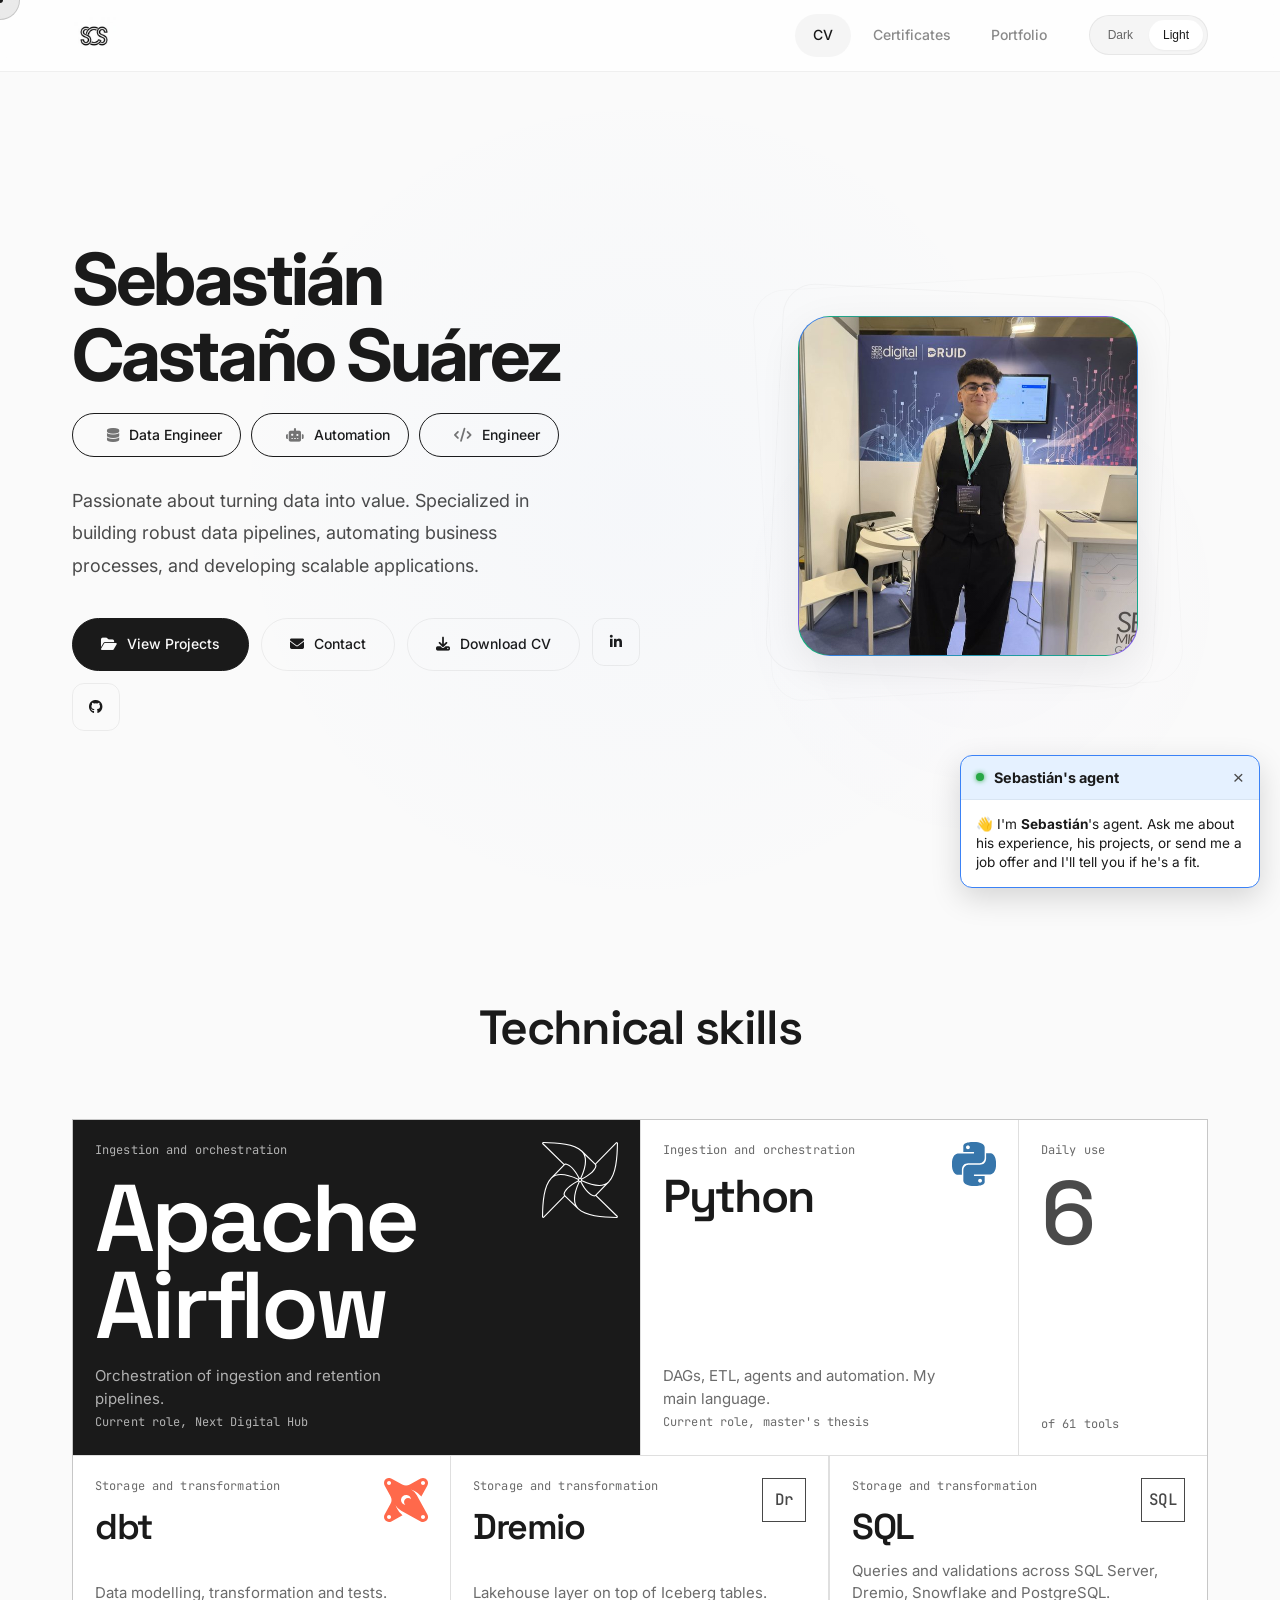
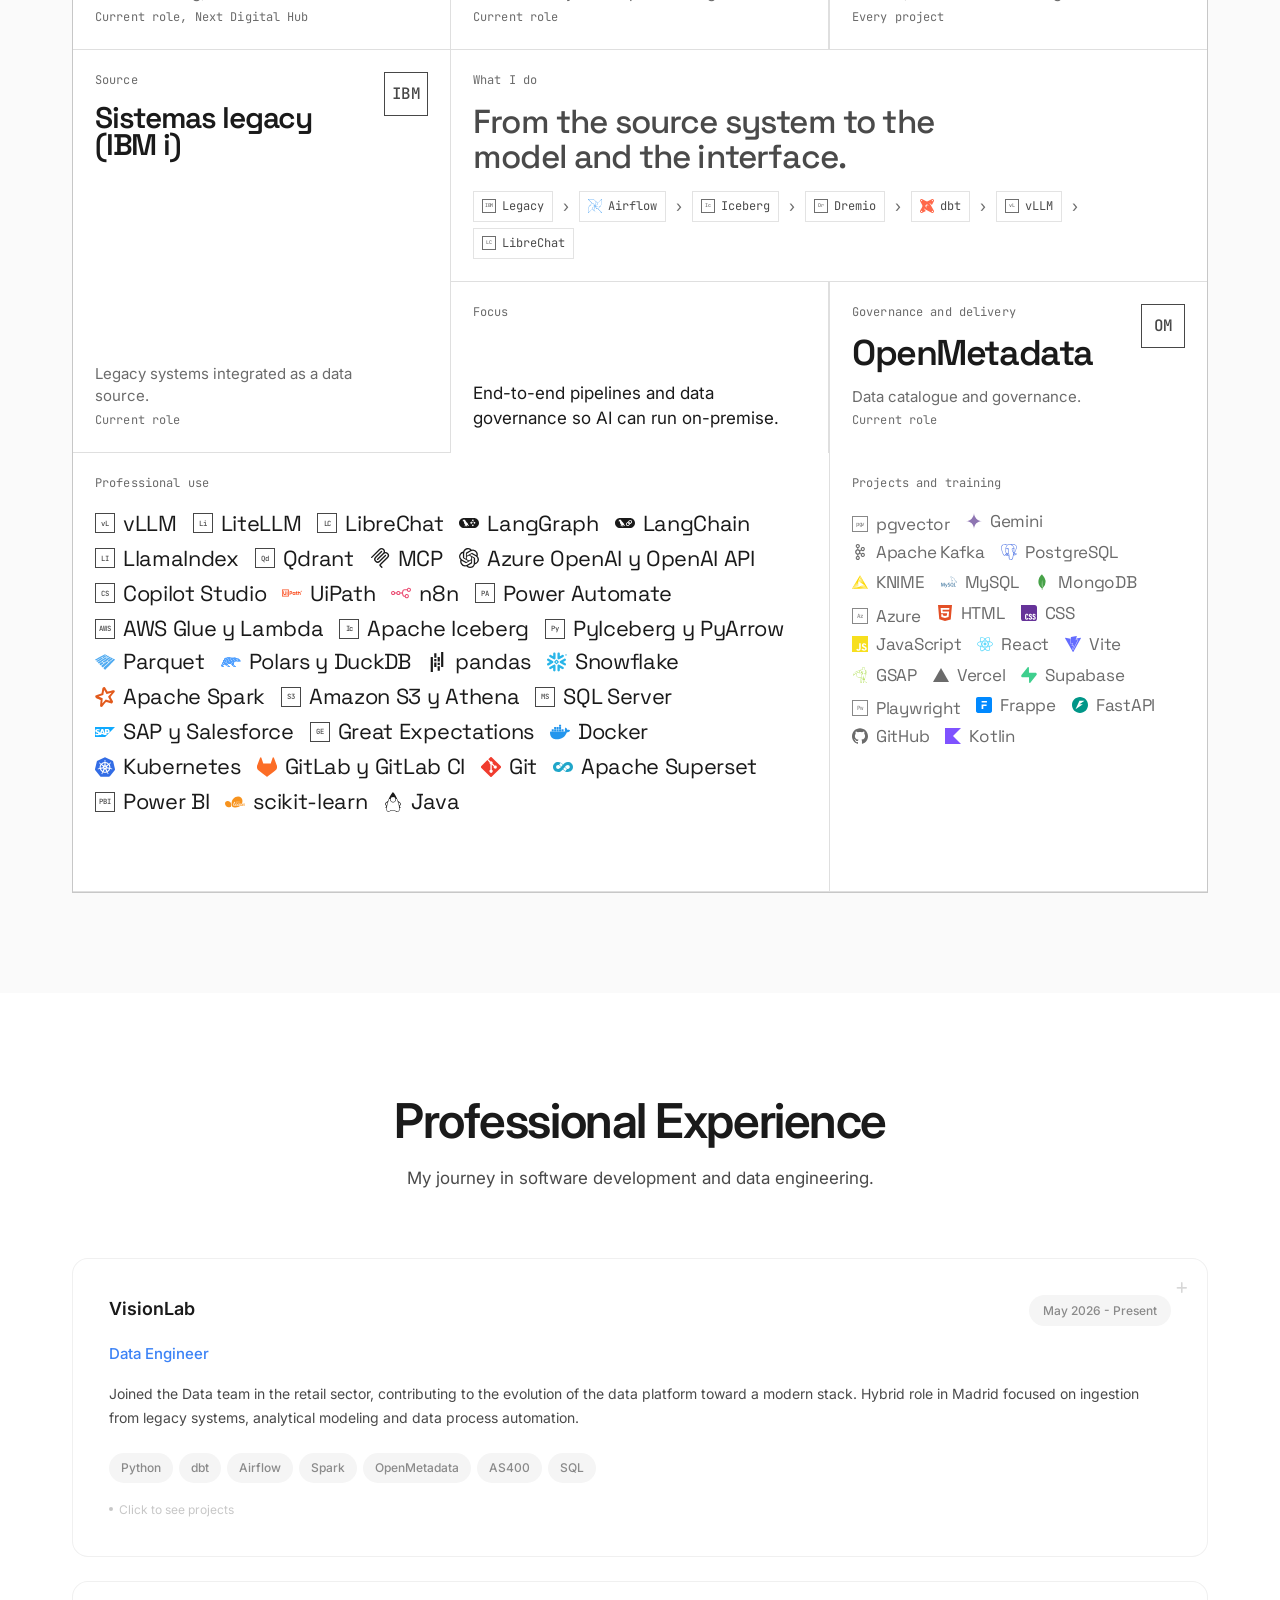
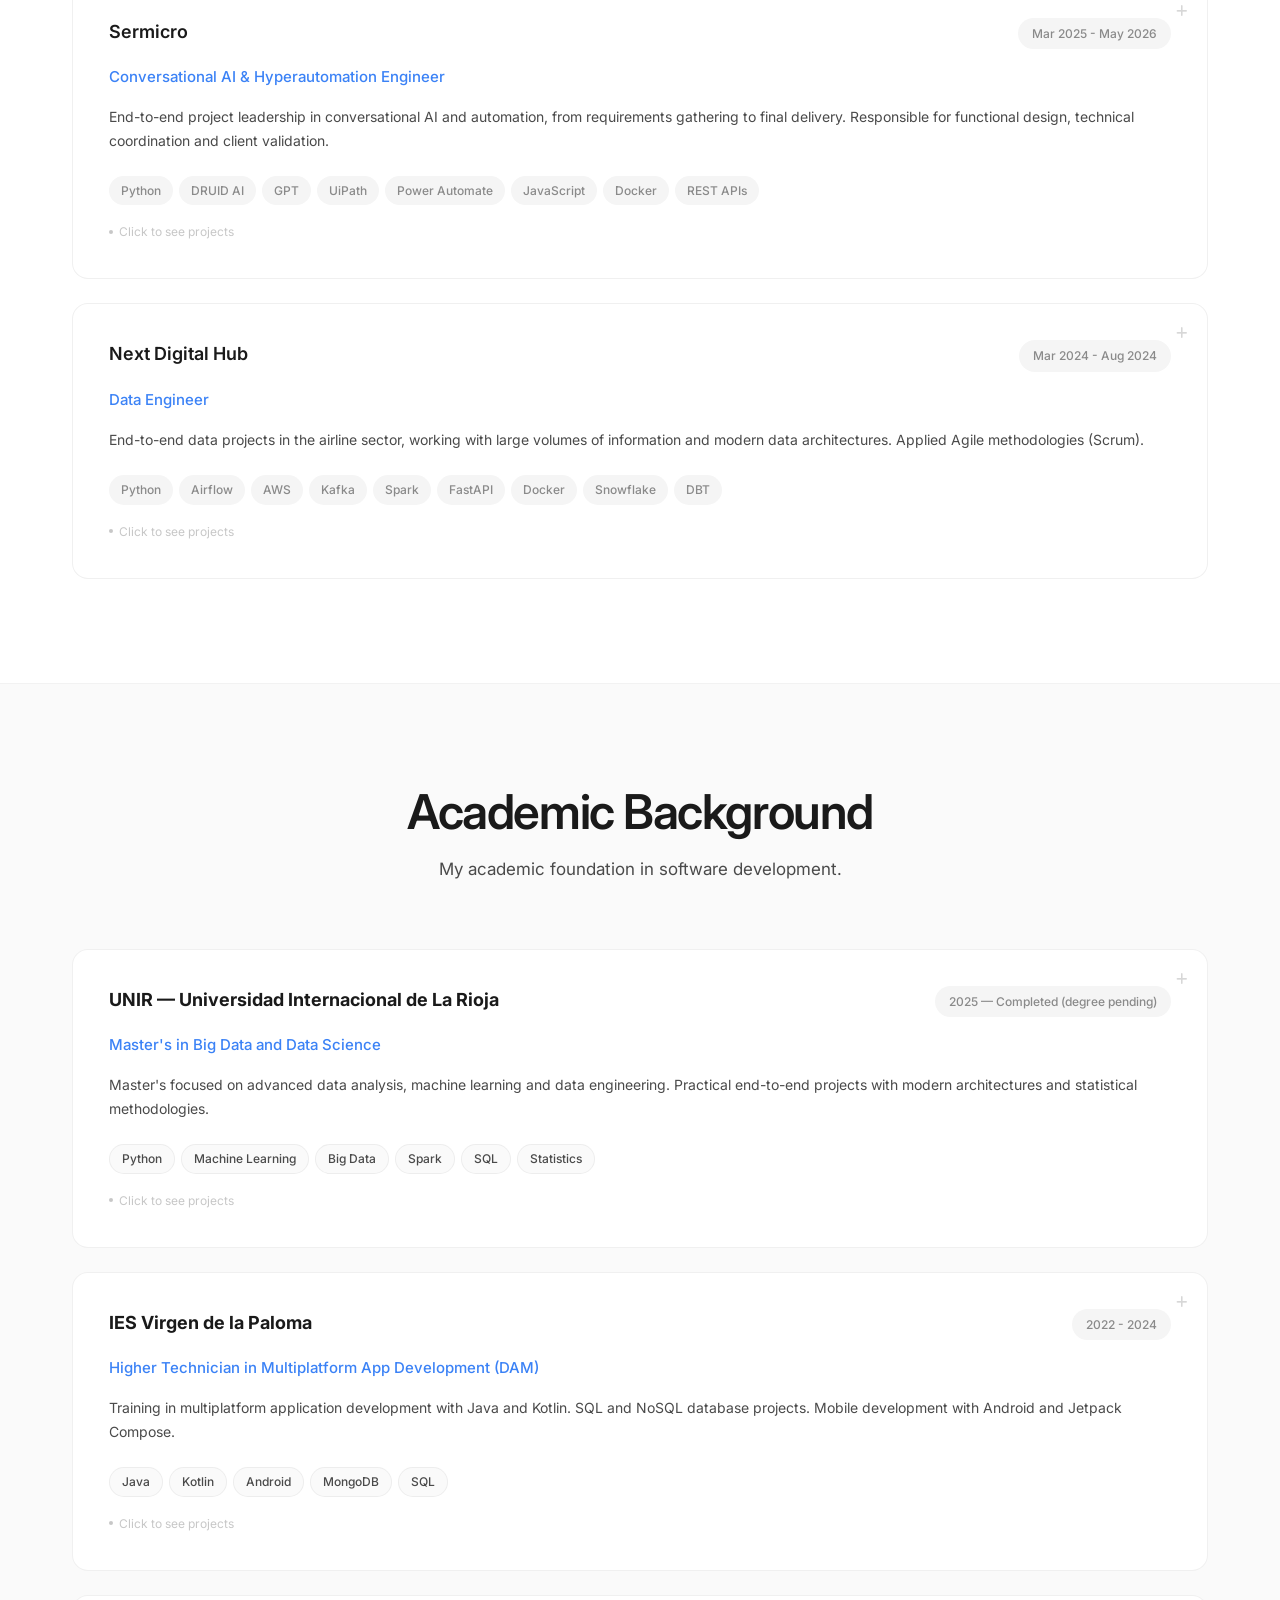
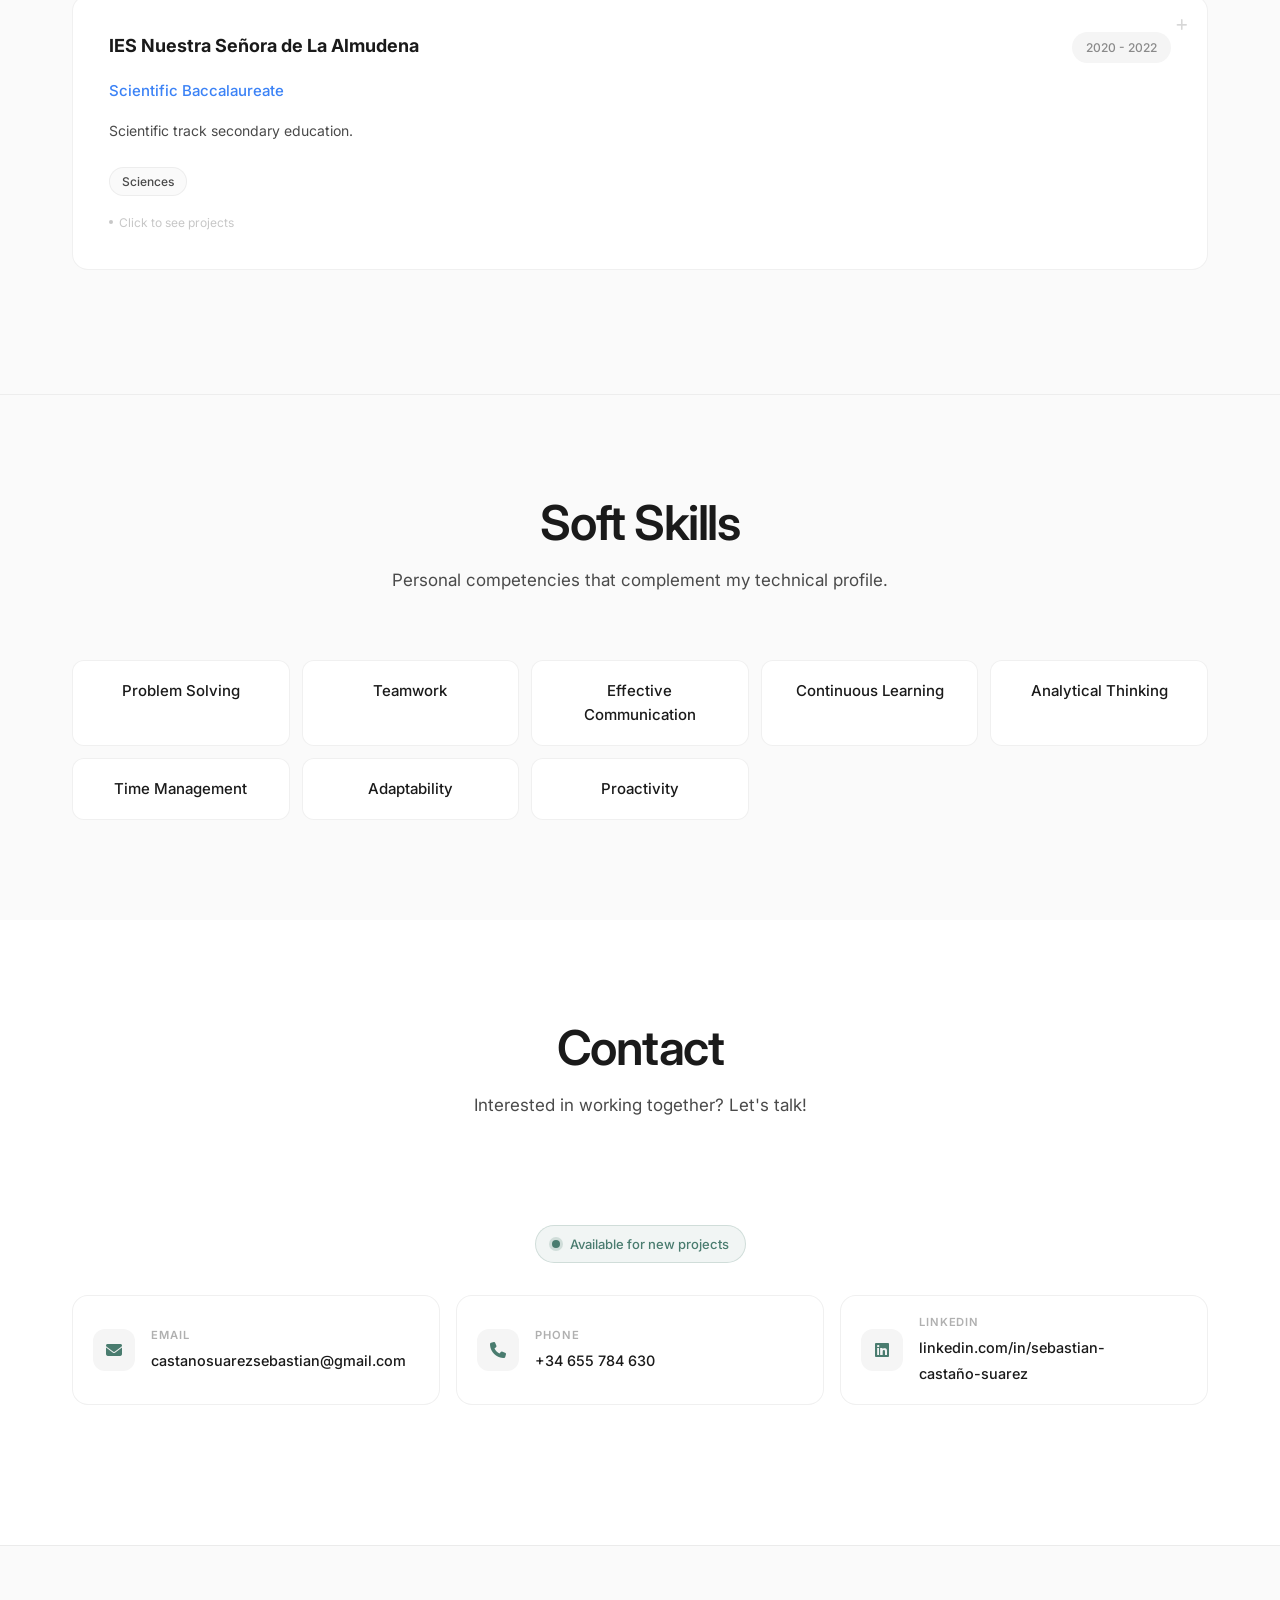
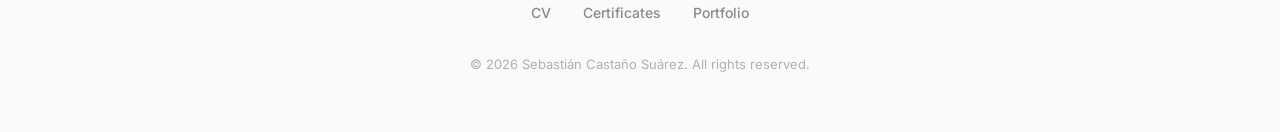
==== commit 97e5b916: "CV descargable desde el hero y analitica de Vercel - Boton Descargar CV en el hero: baja el PDF en e" ====
--- a/index.html
+++ b/index.html
@@ -517,6 +517,18 @@
               <i class="fas fa-envelope"></i>
               <span data-i18n="hero.btn.contact">Contactar</span>
             </a>
+            <a href="assets/cv/Sebastian_Castano_Suarez_CV_ES.pdf" download class="btn btn-secondary" id="cvDownload"
+               data-cv-es="assets/cv/Sebastian_Castano_Suarez_CV_ES.pdf" data-cv-en="assets/cv/Sebastian_Castano_Suarez_CV_EN.pdf">
+              <i class="fas fa-download"></i>
+              <span data-i18n="hero.btn.cv">Descargar CV</span>
+            </a>
+            <script>
+              // El CV que se descarga sigue al idioma de la web.
+              document.addEventListener('i18n:applied', (e) => {
+                const a = document.getElementById('cvDownload');
+                a.href = e.detail.lang === 'en' ? a.dataset.cvEn : a.dataset.cvEs;
+              });
+            </script>
             <a href="https://www.linkedin.com/in/sebastian-casta%C3%B1o-suarez/" target="_blank" class="btn btn-icon btn-secondary">
               <i class="fab fa-linkedin-in"></i>
             </a>
@@ -934,7 +946,7 @@
     padding: 3px 10px;
   }
 </style>
-<script data-cfasync="false" src="/cdn-cgi/scripts/5c5dd728/cloudflare-static/email-decode.min.js"></script><script src="assets/js/i18n.js"></script>
+<script src="assets/js/i18n.js"></script>
 <script src="assets/js/main.js"></script>
   <script src="assets/js/stack.js" defer></script>
   
@@ -1240,5 +1252,10 @@
   else window.addEventListener('load', poner, { once: true });
 })();
 </script>
+<!-- Vercel Web Analytics y Speed Insights: solo cargan en Vercel, con la opción activada en el panel -->
+<script>window.va = window.va || function () { (window.vaq = window.vaq || []).push(arguments); };</script>
+<script defer src="/_vercel/insights/script.js"></script>
+<script>window.si = window.si || function () { (window.siq = window.siq || []).push(arguments); };</script>
+<script defer src="/_vercel/speed-insights/script.js"></script>
 </body>
 </html>
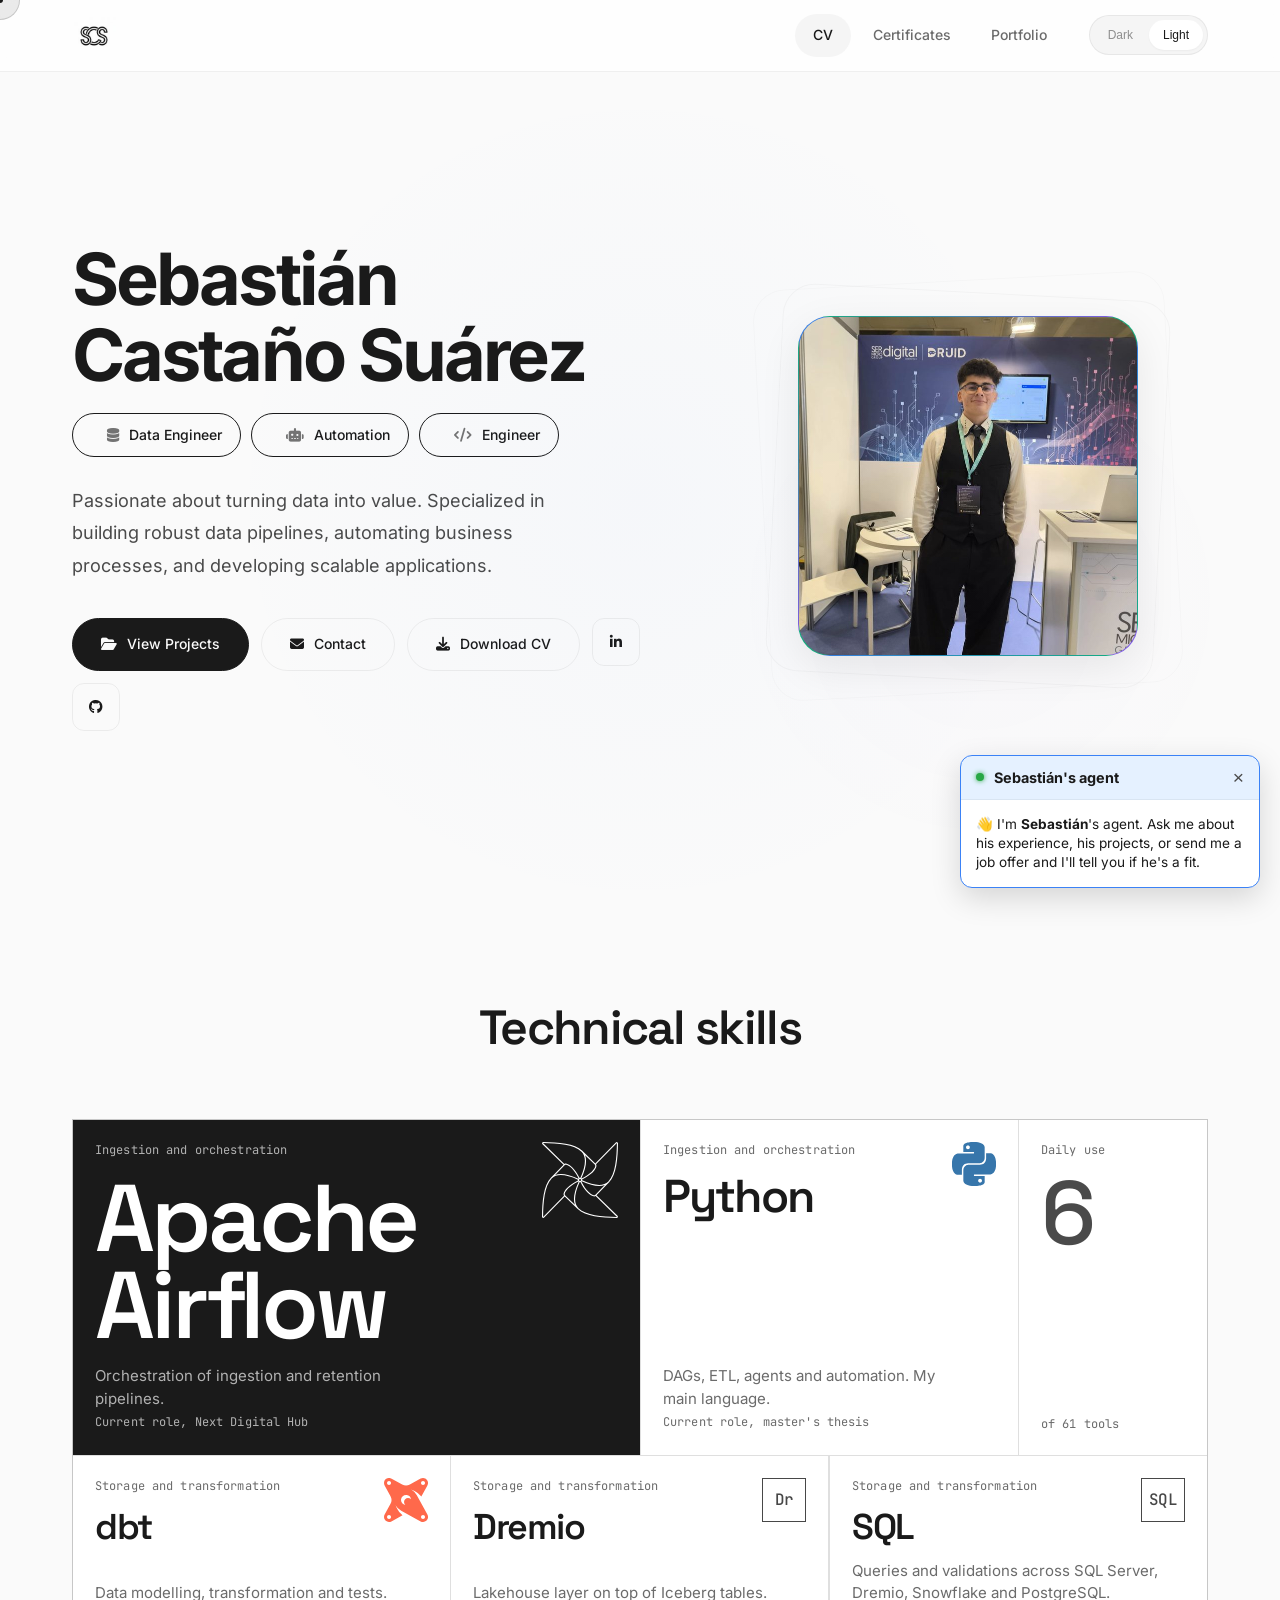
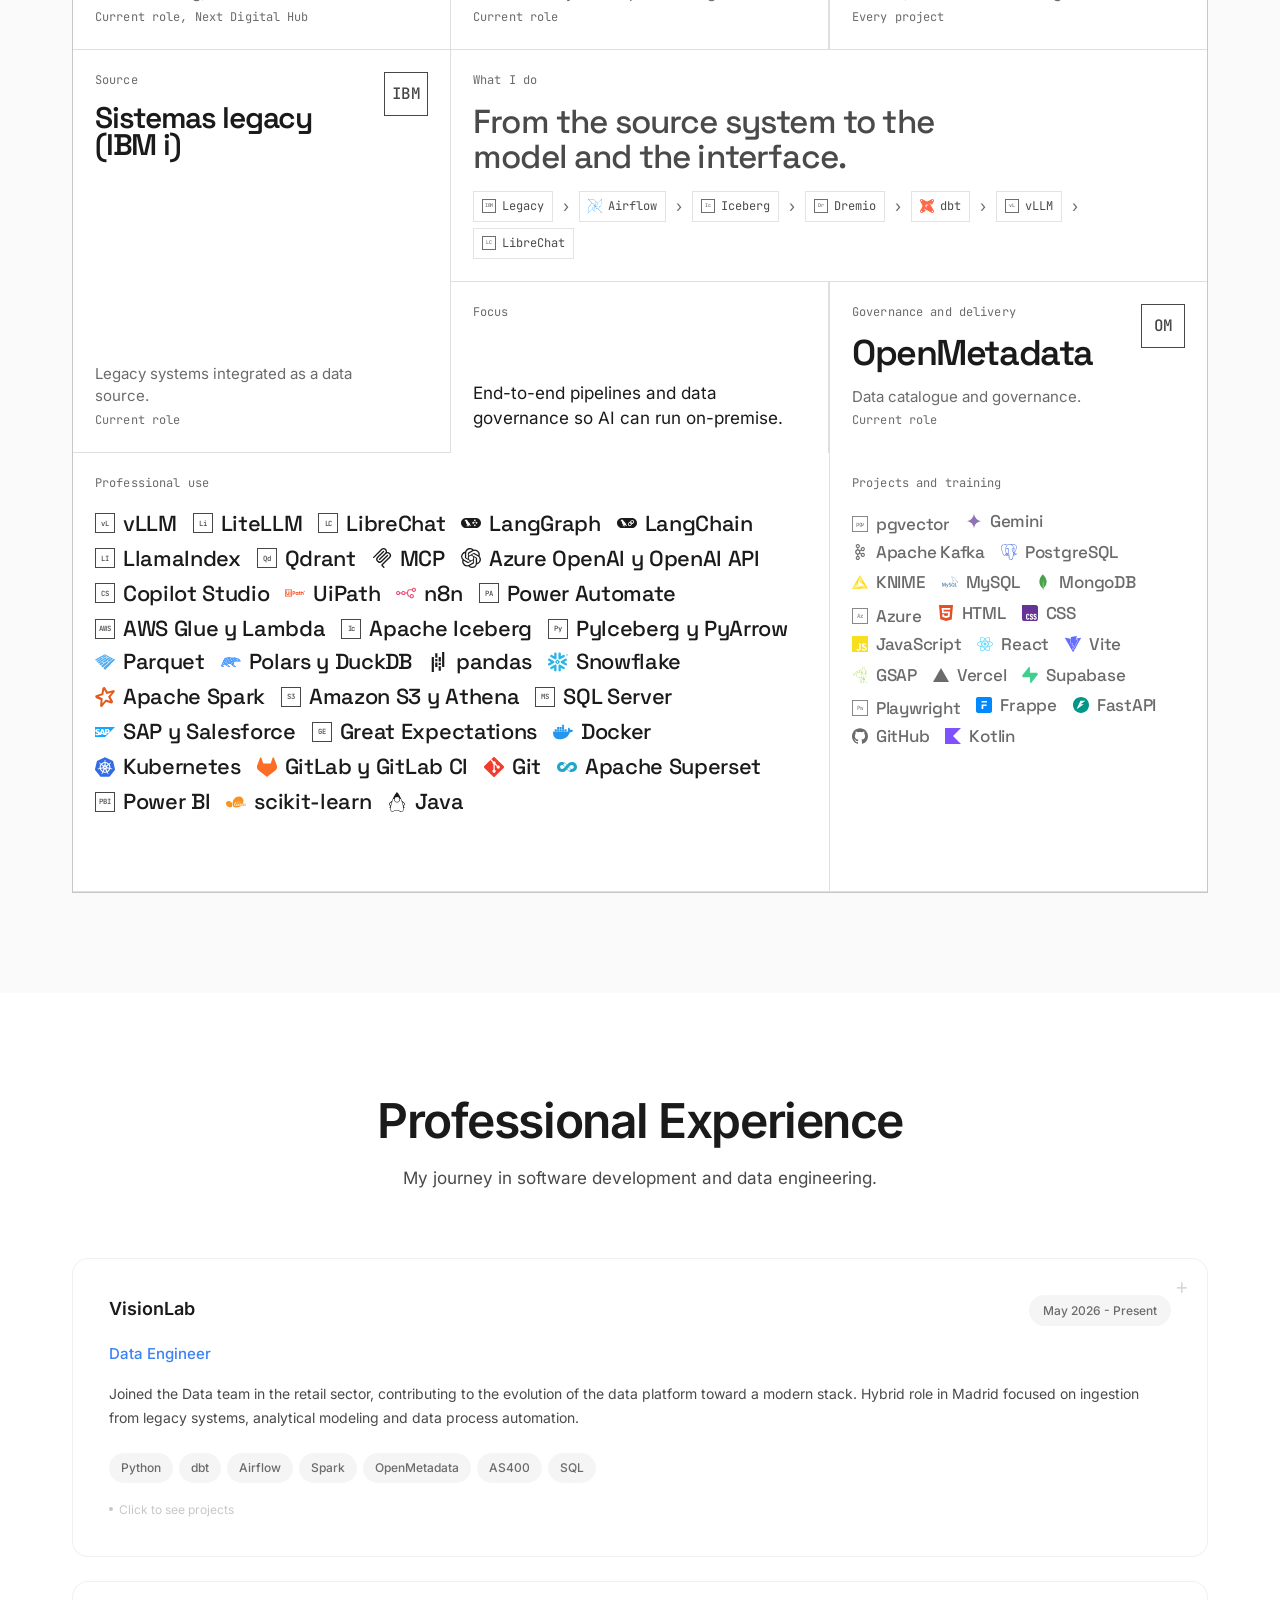
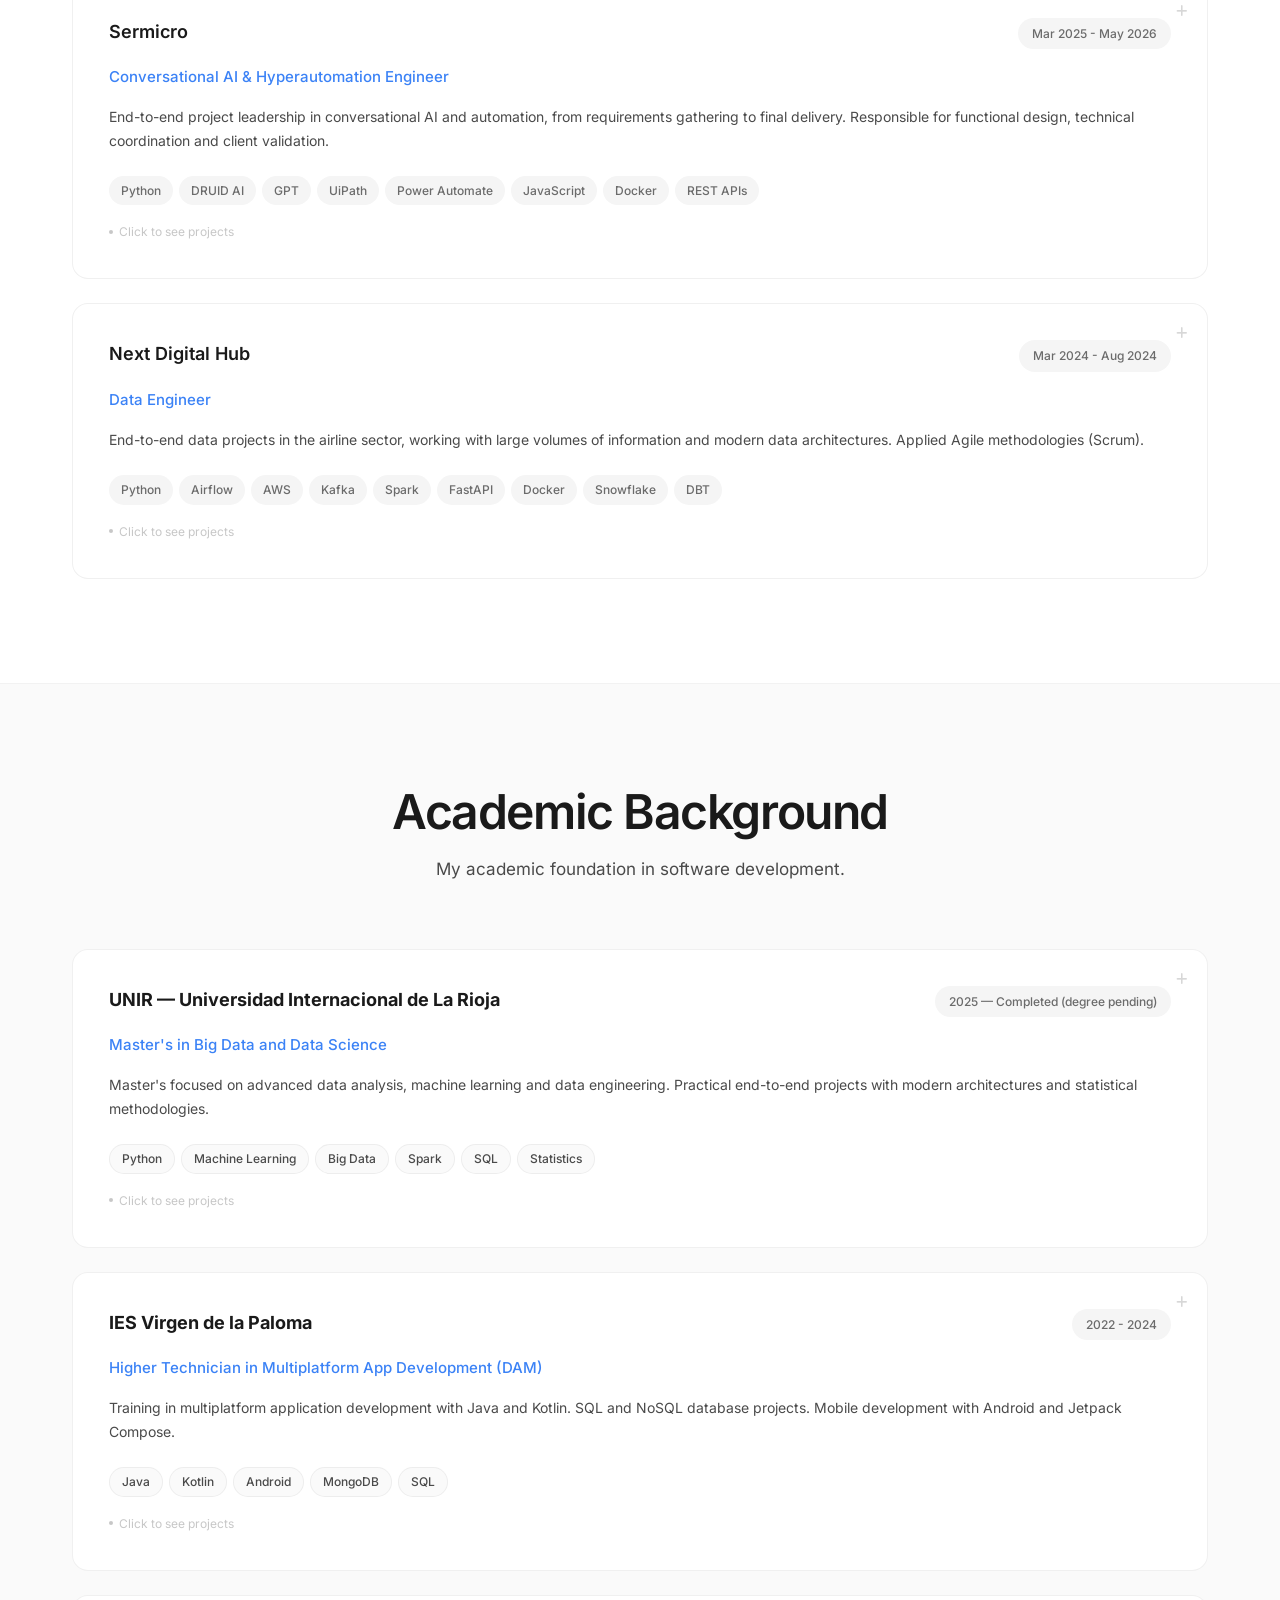
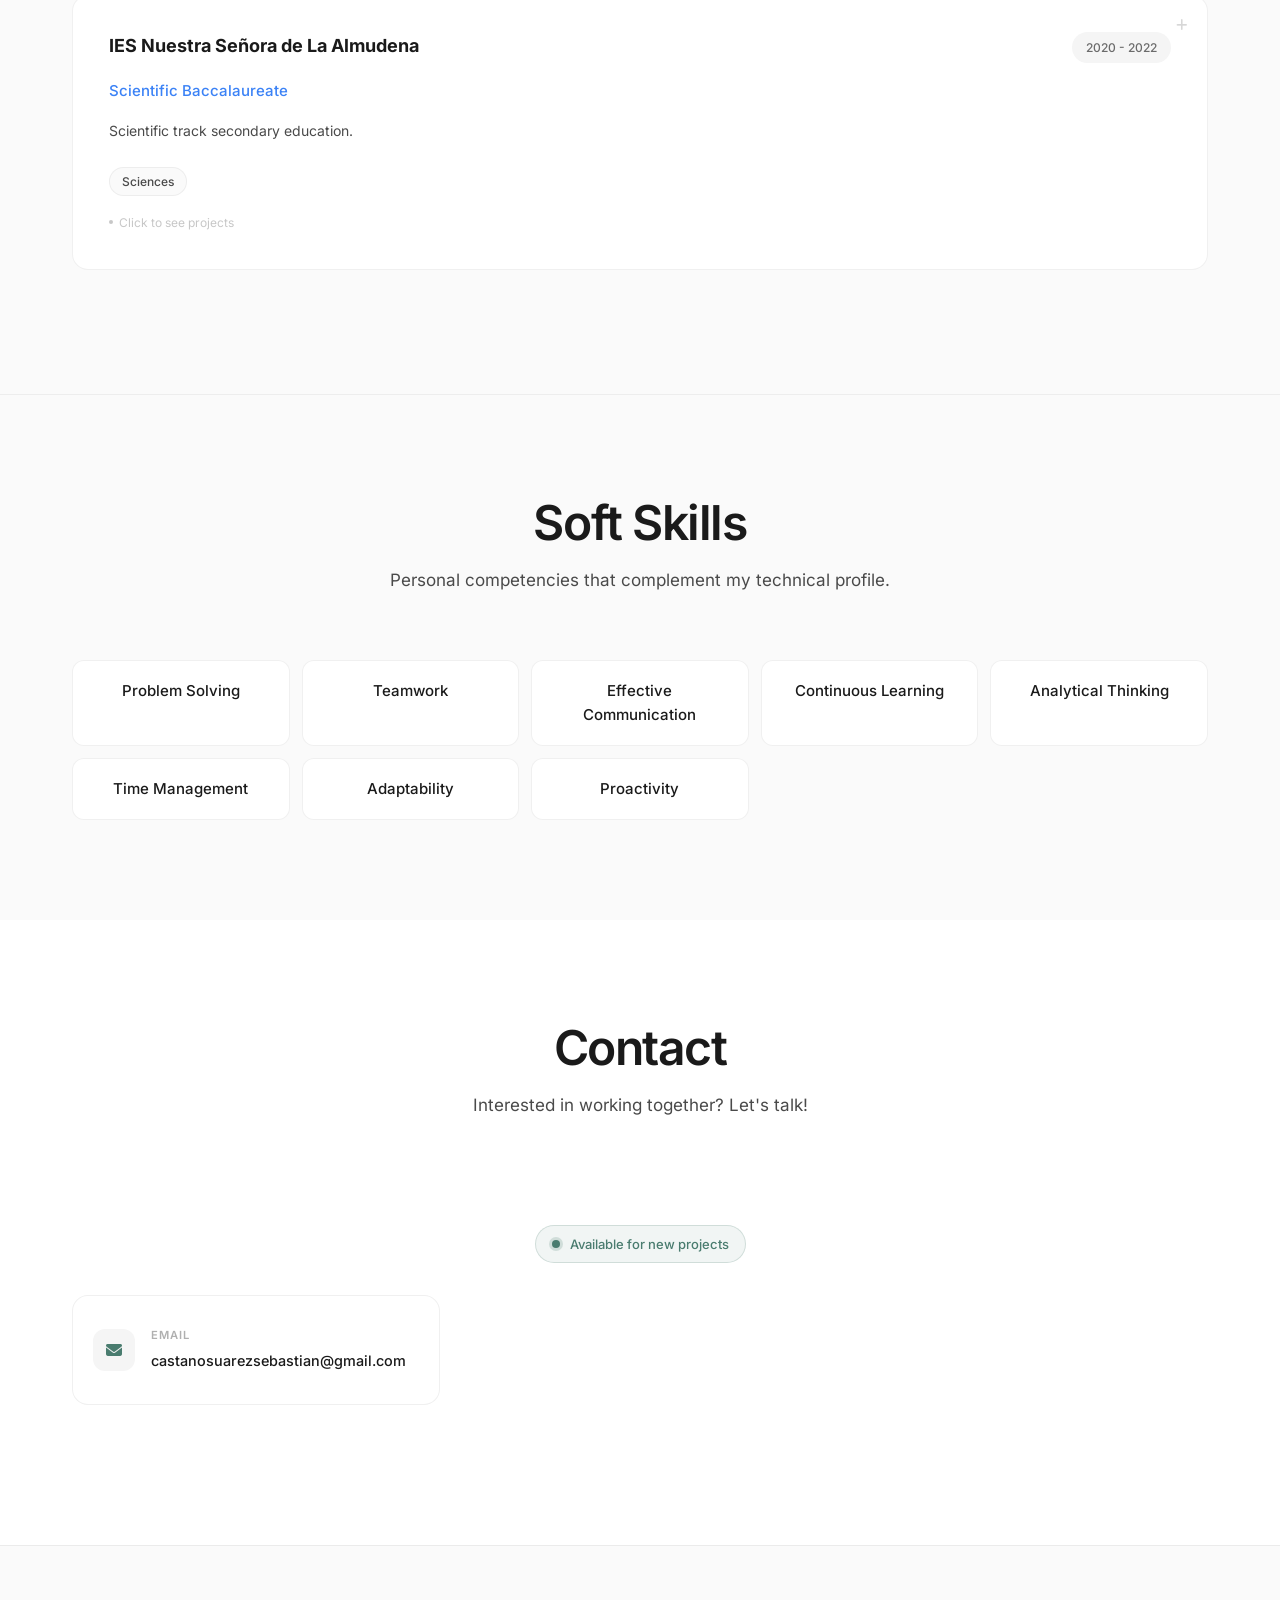
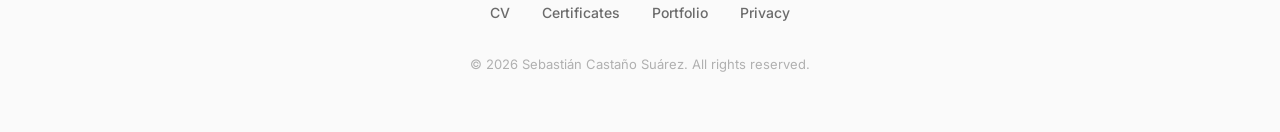
==== commit c592612c: "Privacidad y accesibilidad: pagina de privacidad, fuentes propias y teclado - privacidad.html (ES/EN" ====
--- a/index.html
+++ b/index.html
@@ -13,9 +13,7 @@
   <link rel="icon" type="image/svg+xml" href="data:image/svg+xml,<svg xmlns='http://www.w3.org/2000/svg' viewBox='0 0 100 100'><text y='.9em' font-size='90'>S</text></svg>">
 
   <!-- Fonts -->
-  <link rel="preconnect" href="https://fonts.googleapis.com">
-  <link rel="preconnect" href="https://fonts.gstatic.com" crossorigin>
-  <link href="https://fonts.googleapis.com/css2?family=Inter:wght@300;400;500;600;700&family=Space+Grotesk:wght@500;600&family=JetBrains+Mono:wght@400;500&display=swap" rel="stylesheet">
+  <link rel="stylesheet" href="assets/css/fonts.css">
 
   <!-- Styles -->
   <link rel="stylesheet" href="assets/css/style.css">
@@ -436,6 +434,7 @@
   </style>
 </head>
 <body>
+  <a class="skip-link" href="#contenido">Saltar al contenido</a>
   <!-- Header -->
   <header class="header">
 
@@ -470,7 +469,7 @@
 
 
 
-      <button class="mobile-menu-btn" aria-label="Menu">
+      <button class="mobile-menu-btn" aria-label="Menu" aria-expanded="false">
 
         <span></span>
 
@@ -485,7 +484,7 @@
   </header>
 
   <!-- Hero Section -->
-  <section class="hero">
+  <section class="hero" id="contenido" tabindex="-1">
     <div class="container">
       <div class="hero-content">
         <div class="hero-text">
@@ -545,7 +544,7 @@
               <div class="decoration-ring"></div>
             </div>
             <div class="profile-image" style="background: linear-gradient(135deg, var(--accent-data) 0%, var(--accent-automation) 50%, var(--accent-software) 100%); display: flex; align-items: center; justify-content: center; font-size: 5rem; color: white; font-weight: 700;">
-              <img src="assets/images/Sebastian.jpg" alt="Sebastian" style="width: 100%; height: 100%; object-fit: cover;">
+              <img src="assets/images/Sebastian.jpg" alt="Foto de Sebastián Castaño Suárez" style="width: 100%; height: 100%; object-fit: cover;">
             </div>
           </div>
         </div>
@@ -822,6 +821,7 @@
           <a href="index.html" class="footer-link">CV</a>
           <a href="certificados.html" class="footer-link" data-i18n="nav.certs">Certificados</a>
           <a href="portfolio.html" class="footer-link" data-i18n="nav.portfolio">Portfolio</a>
+          <a href="privacidad.html" class="footer-link" data-i18n="footer.privacy">Privacidad</a>
         </div>
         <p class="footer-copyright">
           <span data-i18n="footer.rights">© 2026 Sebastián Castaño Suárez. Todos los derechos reservados.</span>
@@ -1246,6 +1246,23 @@
     s.src = API + '/widget.js';
     s.setAttribute('data-api', API);
     s.async = true;
+    // Aviso de privacidad junto al chat (el widget vive en un Shadow DOM abierto).
+    s.onload = function () {
+      var h = document.getElementById('agente-sebastian-host');
+      var pie = h && h.shadowRoot && h.shadowRoot.querySelector('.pie');
+      if (!pie) return;
+      var en = document.documentElement.lang === 'en';
+      var p = document.createElement('p');
+      p.className = 'pie';
+      p.appendChild(document.createTextNode(en
+        ? 'Your messages are processed by an AI service. Do not share personal data. '
+        : 'Tus mensajes los procesa un servicio de IA. No compartas datos personales. '));
+      var a = document.createElement('a');
+      a.href = 'privacidad.html'; a.target = '_blank'; a.rel = 'noopener';
+      a.style.color = 'inherit'; a.textContent = en ? 'Privacy' : 'Privacidad';
+      p.appendChild(a);
+      pie.after(p);
+    };
     document.body.appendChild(s);
   }
   if (document.readyState === 'complete') poner();
--- a/assets/css/fonts.css
+++ b/assets/css/fonts.css
@@ -0,0 +1,25 @@
+/* Fuentes autoalojadas (Inter, Space Grotesk, JetBrains Mono; licencia SIL OFL). Subconjunto latin. */
+@font-face {
+  font-family: 'Inter';
+  font-style: normal;
+  font-weight: 300 700;
+  font-display: swap;
+  src: url(../fonts/inter.woff2) format('woff2');
+  unicode-range: U+0000-00FF, U+0131, U+0152-0153, U+02BB-02BC, U+02C6, U+02DA, U+02DC, U+0304, U+0308, U+0329, U+2000-206F, U+20AC, U+2122, U+2191, U+2193, U+2212, U+2215, U+FEFF, U+FFFD;
+}
+@font-face {
+  font-family: 'JetBrains Mono';
+  font-style: normal;
+  font-weight: 400 500;
+  font-display: swap;
+  src: url(../fonts/jetbrains-mono.woff2) format('woff2');
+  unicode-range: U+0000-00FF, U+0131, U+0152-0153, U+02BB-02BC, U+02C6, U+02DA, U+02DC, U+0304, U+0308, U+0329, U+2000-206F, U+20AC, U+2122, U+2191, U+2193, U+2212, U+2215, U+FEFF, U+FFFD;
+}
+@font-face {
+  font-family: 'Space Grotesk';
+  font-style: normal;
+  font-weight: 500 600;
+  font-display: swap;
+  src: url(../fonts/space-grotesk.woff2) format('woff2');
+  unicode-range: U+0000-00FF, U+0131, U+0152-0153, U+02BB-02BC, U+02C6, U+02DA, U+02DC, U+0304, U+0308, U+0329, U+2000-206F, U+20AC, U+2122, U+2191, U+2193, U+2212, U+2215, U+FEFF, U+FFFD;
+}
--- a/assets/css/style.css
+++ b/assets/css/style.css
@@ -17,7 +17,7 @@
 
   --text-primary: #1a1a1a;
   --text-secondary: #4a4a4a;
-  --text-tertiary: #8a8a8a;
+  --text-tertiary: #6b6b6b;
   --text-muted: #b0b0b0;
 
   --border-color: rgba(0, 0, 0, 0.06);
@@ -68,7 +68,7 @@
 
   --text-primary: #f0f0f0;
   --text-secondary: #a0a0a0;
-  --text-tertiary: #666666;
+  --text-tertiary: #8f8f8f;
   --text-muted: #404040;
 
   --border-color: rgba(255, 255, 255, 0.06);
@@ -1174,7 +1174,8 @@
 
 /* Focus styles for accessibility */
 a:focus-visible,
-button:focus-visible {
+button:focus-visible,
+.cert-card:focus-visible {
   outline: 2px solid var(--accent-data);
   outline-offset: 2px;
 }
@@ -1312,4 +1313,8 @@
   content: '\f068'; /* Icono - */
   transform: rotate(180deg);
   color: #4A7C6F;
-}+}
+/* Enlace de salto al contenido (teclado) */
+.skip-link { position: absolute; left: 8px; top: -60px; z-index: 10000; padding: 8px 14px; background: var(--text-primary); color: var(--bg-primary); border-radius: 6px; }
+.skip-link:focus { top: 8px; }
+[tabindex="-1"]:focus { outline: none; }
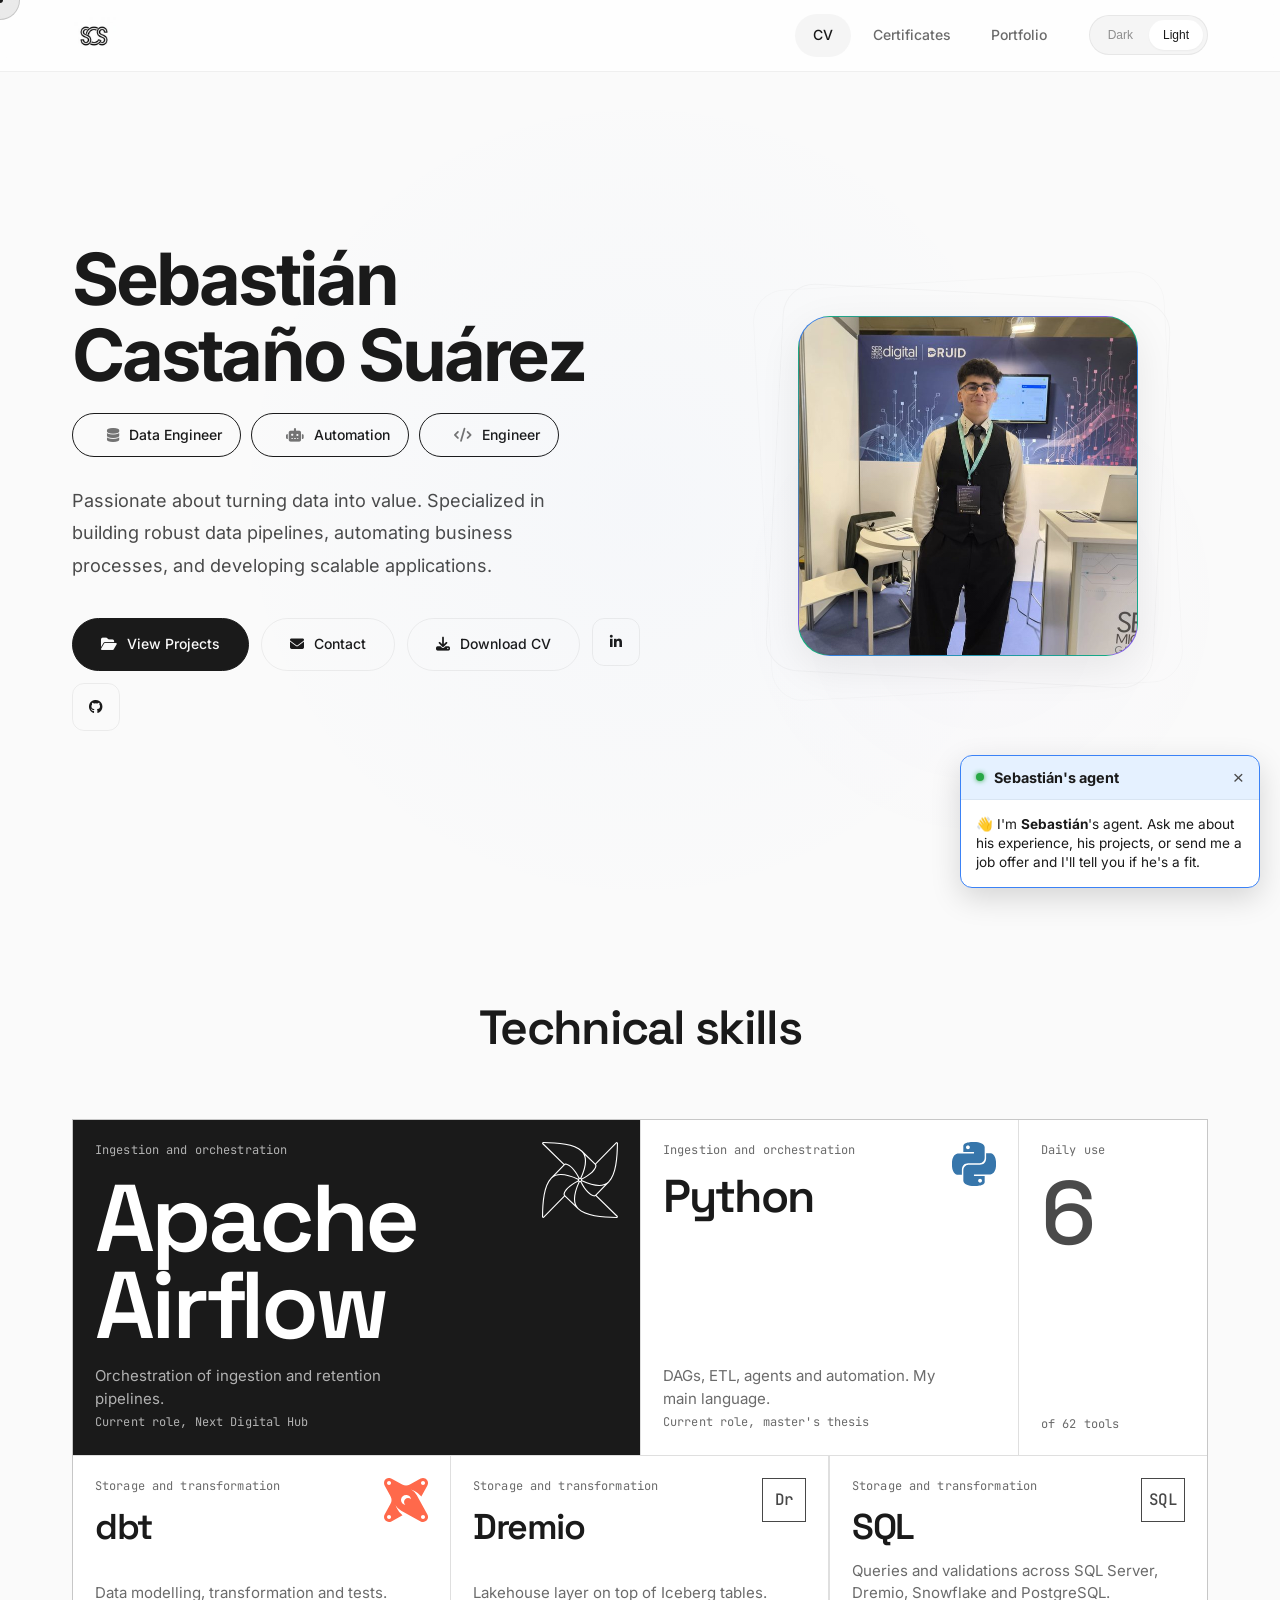
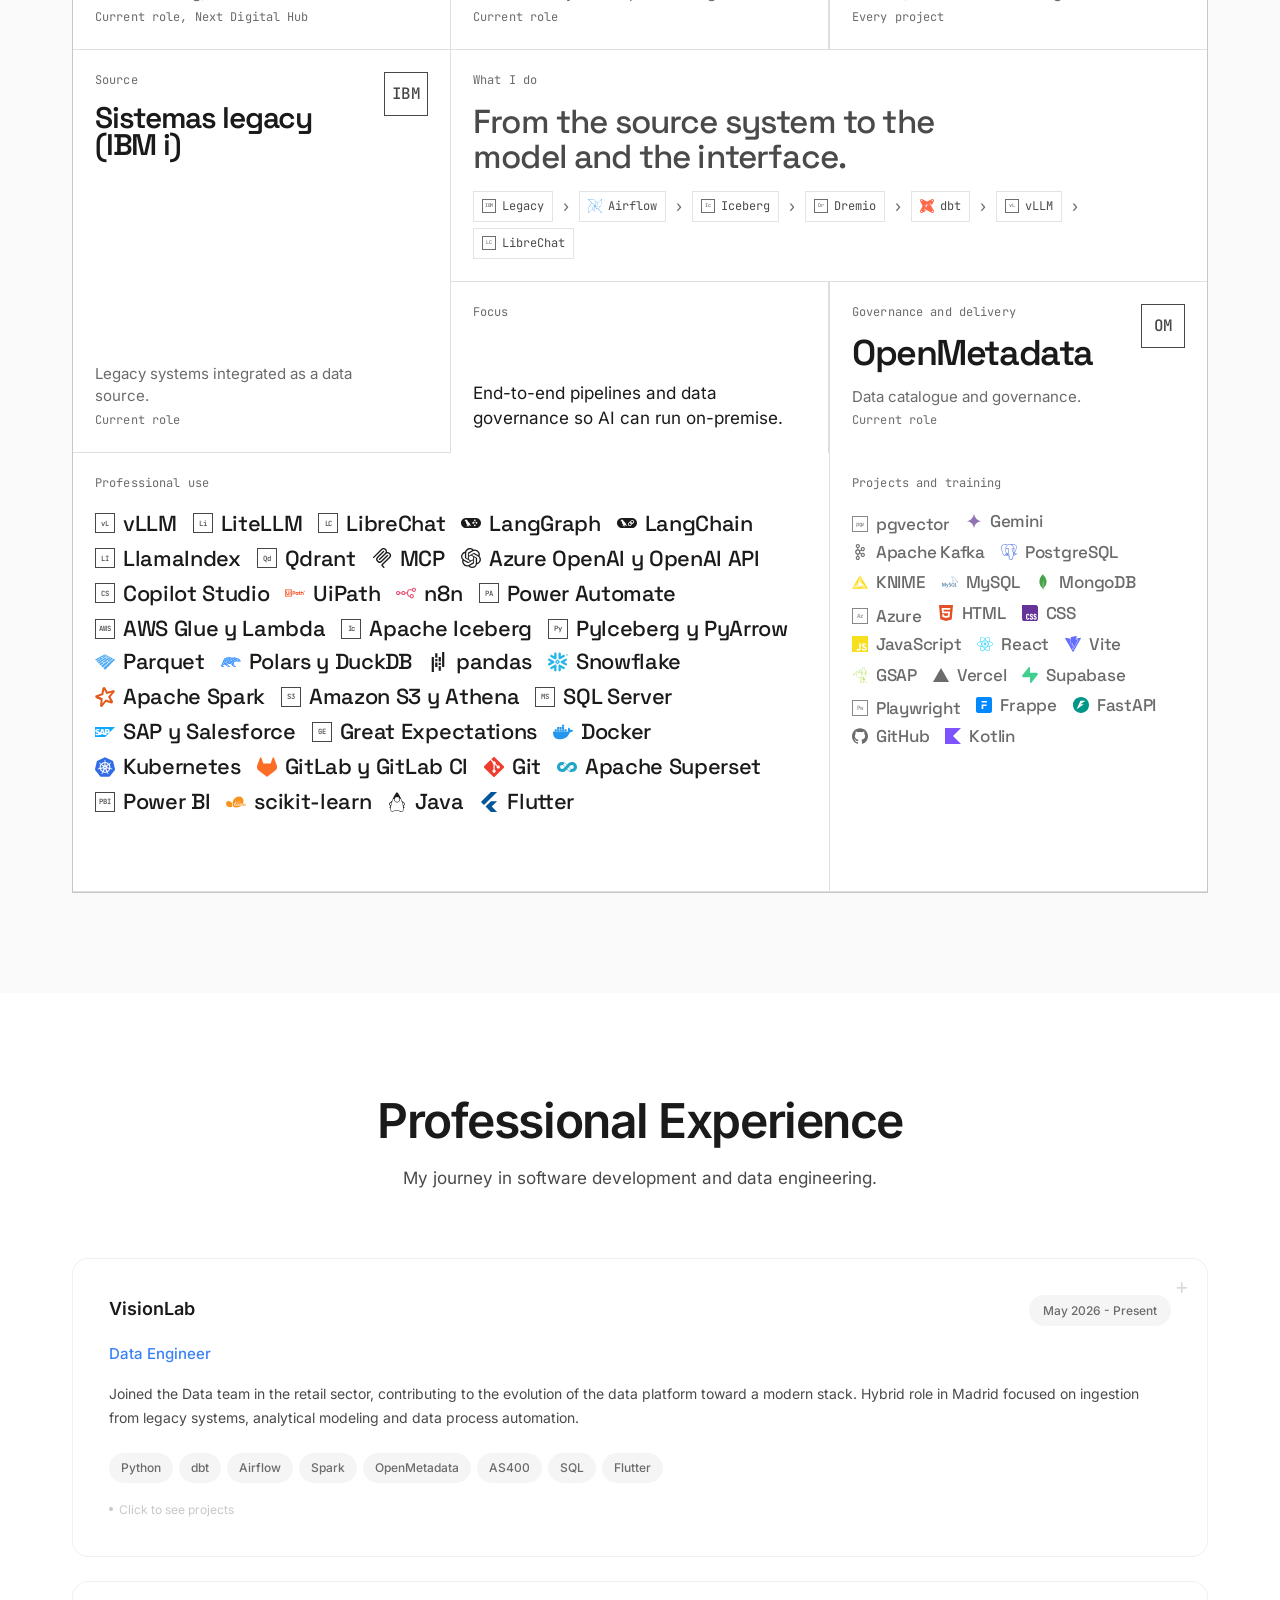
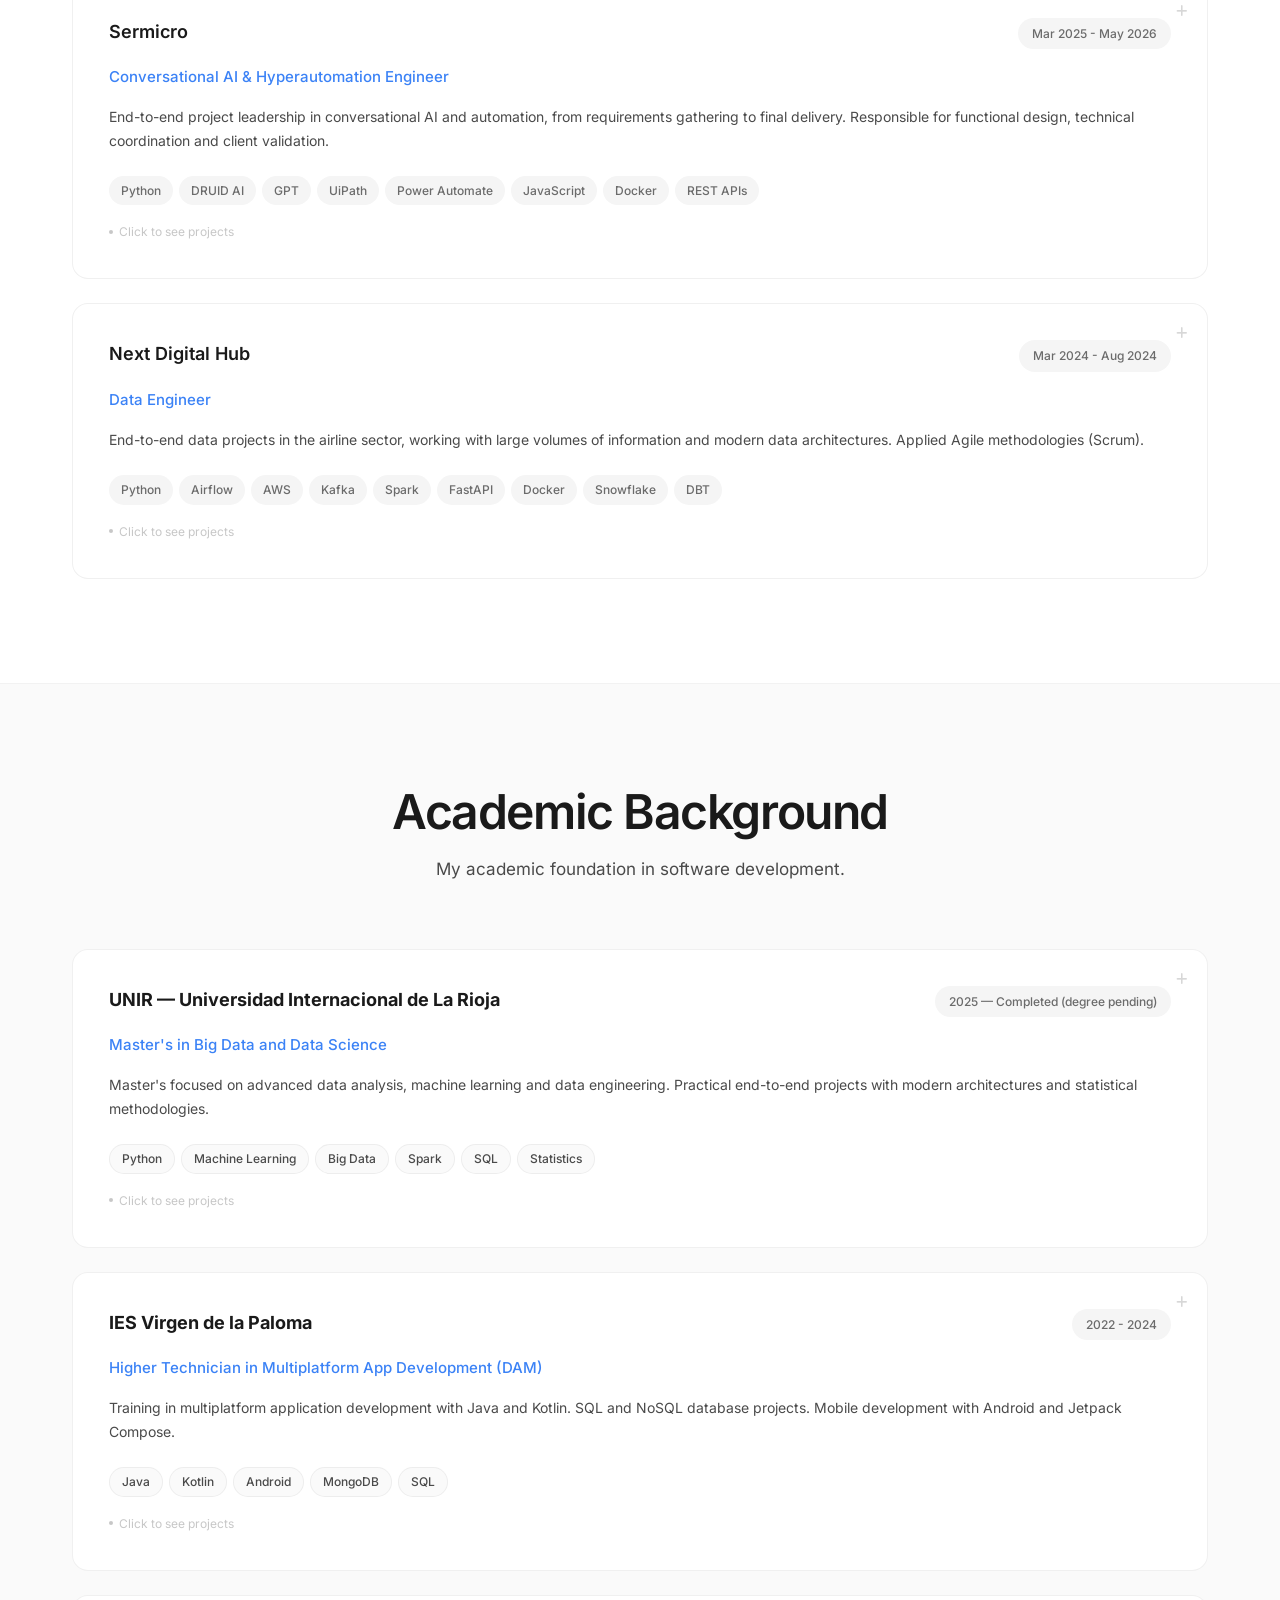
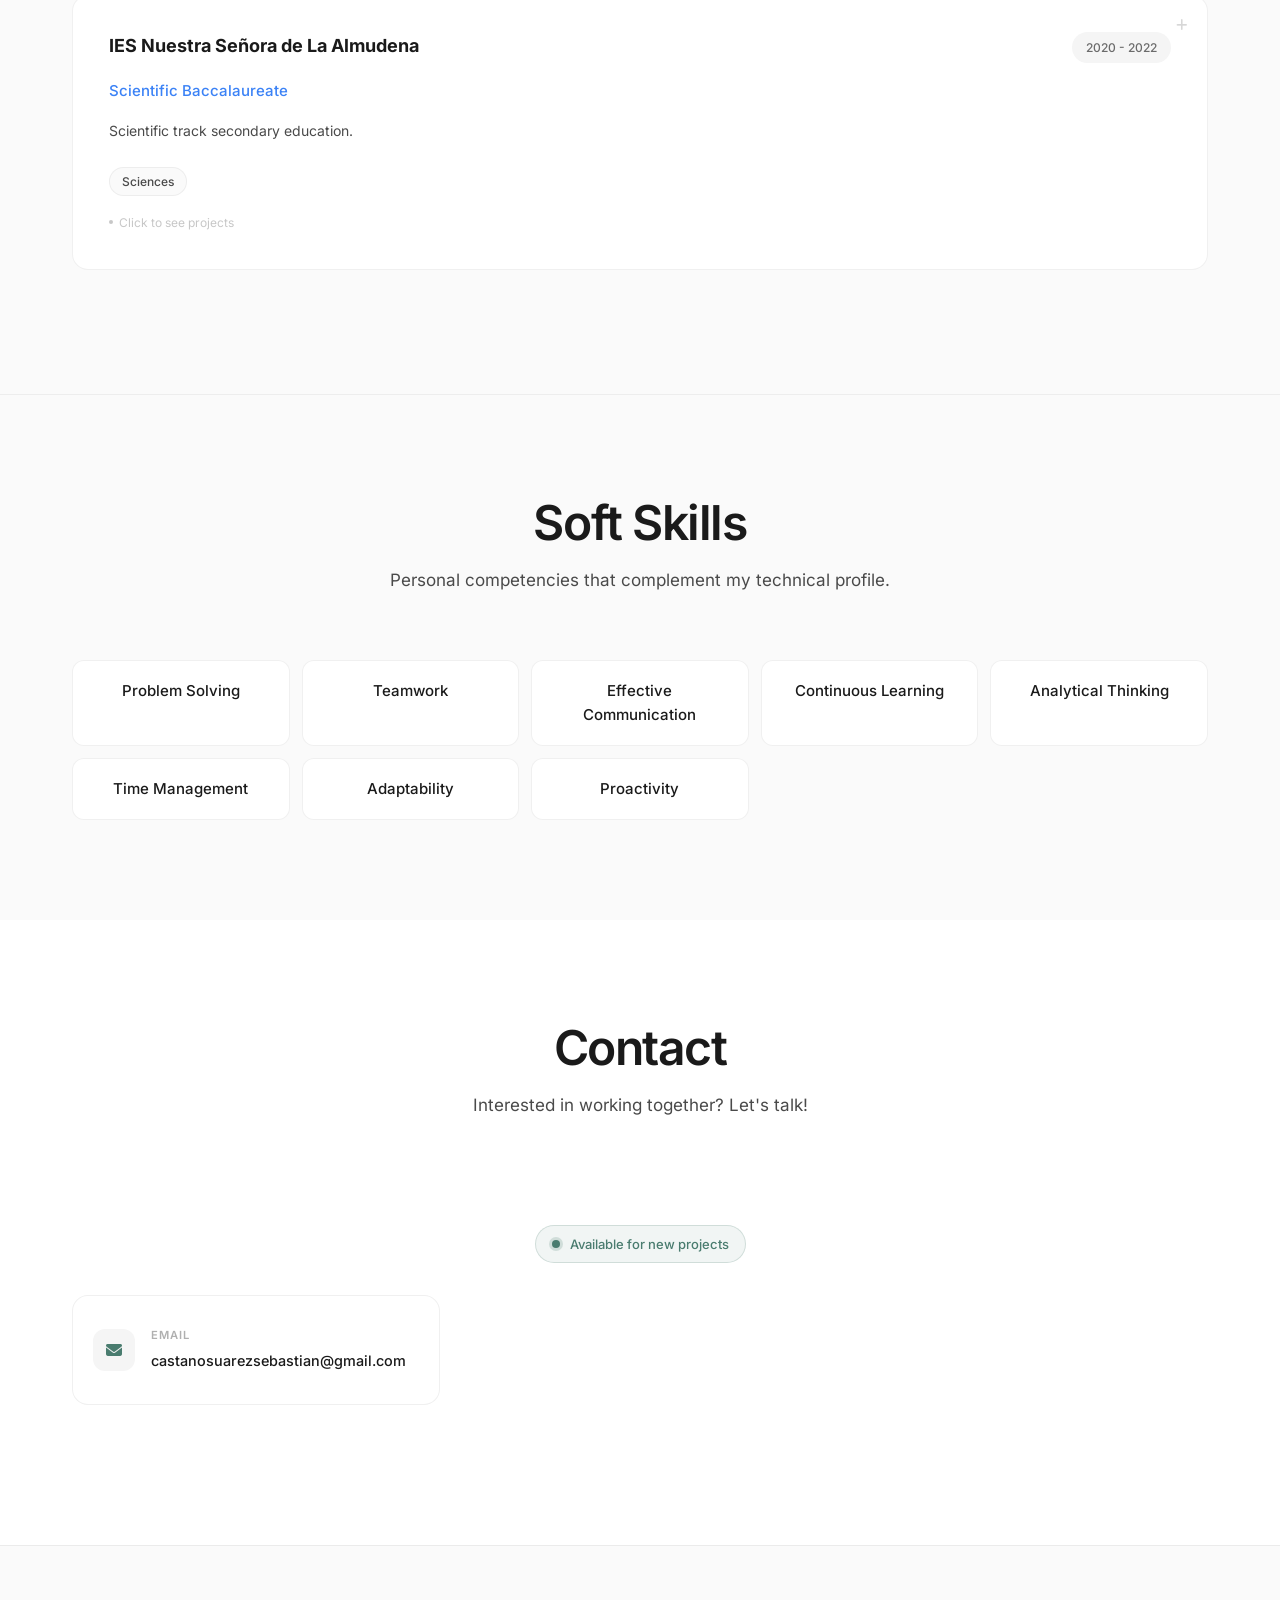
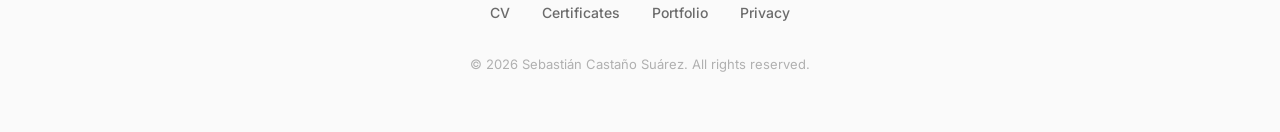
==== commit 91986458: "Proyectos: Veloche y portfolio de Yi-Ting con previstas, Flutter en el stack - Desarrollo: dos proye" ====
--- a/index.html
+++ b/index.html
@@ -583,6 +583,7 @@
       <symbol id="lg-superset" viewBox="0 0 24 24"><path d="M6.168 6.045C2.603 6.045 0 8.579 0 12.014c0 3.434 2.603 5.941 6.168 5.941 2.184 0 3.888-1.026 5.775-3.078 1.53 2.033 4.037 3.136 5.89 3.078 3.566 0 6.167-2.503 6.167-5.941 0-3.438-2.601-5.97-6.168-5.97-2.864 0-5.138 2.425-5.771 3.173-.76-.9-1.674-1.665-2.682-2.274-1.019-.588-2.084-.898-3.211-.898Zm2.875 1.303c1.156.595 1.952 1.42 2.639 2.304-.534.63-1.245 1.483-1.739 2.07-.56-.658-1.58-1.907-2.609-2.308ZM6.186 9.703c1.018.027 1.81.458 3.435 2.408-1.158 1.378-2.202 2.244-3.435 2.244-1.51 0-2.41-.99-2.41-2.31s.906-2.382 2.41-2.342zm11.535 0c1.51 0 2.408 1.026 2.408 2.342 0 1.315-.862 2.301-2.402 2.31-.571-.037-1.529-.026-3.442-2.314l.074-.09.002.002c1.122-1.328 2.097-2.25 3.36-2.25zm-3.762 2.738c.61.68 1.795 1.988 2.713 2.24l-1.684 2.016h-.002c-.753-.371-2.031-1.134-2.716-2.215l1.689-2.04z"/></symbol>
       <symbol id="lg-sklearn" viewBox="0 0 24 24"><path d="M15.601 5.53c-1.91.035-3.981.91-5.63 2.56-2.93 2.93-2.083 8.53-1.088 9.525.805.804 6.595 1.843 9.526-1.088a9.74 9.74 0 0 0 .584-.643c.043-.292.205-.66.489-1.106a1.848 1.848 0 0 1-.537.176c-.144.265-.37.55-.676.855-.354.335-.607.554-.76.656a.795.795 0 0 1-.437.152c-.35 0-.514-.308-.494-.924-.22.316-.425.549-.612.7a.914.914 0 0 1-.578.224c-.194 0-.36-.09-.496-.273a1.03 1.03 0 0 1-.193-.507 4.016 4.016 0 0 1-.726.583c-.224.132-.47.197-.74.197-.3 0-.543-.096-.727-.288a.978.978 0 0 1-.257-.524v.004c-.3.276-.564.48-.79.611a1.295 1.295 0 0 1-.649.197.693.693 0 0 1-.571-.275c-.145-.183-.218-.43-.218-.739 0-.464.101-1.02.302-1.67.201-.65.445-1.25.733-1.797l.842-.312a.21.21 0 0 1 .06-.013c.063 0 .116.047.157.14.04.095.061.221.061.38 0 .451-.104.888-.312 1.31-.207.422-.532.873-.974 1.352-.018.23-.027.388-.027.474 0 .193.036.345.106.458.071.113.165.169.282.169a.71.71 0 0 0 .382-.13c.132-.084.333-.26.602-.523.028-.418.187-.798.482-1.142.324-.38.685-.569 1.08-.569.206 0 .37.054.494.16a.524.524 0 0 1 .186.417c0 .458-.486.829-1.459 1.114.088.43.32.646.693.646a.807.807 0 0 0 .417-.117c.129-.076.321-.243.575-.497.032-.252.118-.495.259-.728.182-.3.416-.544.701-.73.285-.185.537-.278.756-.278.276 0 .47.127.58.381l.677-.374h.186l-.292.971c-.15.488-.226.823-.226 1.004 0 .19.067.285.202.285.086 0 .181-.045.285-.137.104-.092.25-.232.437-.42v.001c.143-.155.274-.32.392-.494-.19-.084-.285-.21-.285-.375 0-.17.058-.352.174-.545.116-.194.275-.29.479-.29.172 0 .258.088.258.265 0 .139-.05.338-.149.596.367-.04.687-.32.961-.842l.228-.01c1.059-2.438.828-5.075-.83-6.732-1.019-1.02-2.408-1.5-3.895-1.471zm4.725 8.203a8.938 8.938 0 0 1-1.333 2.151 1.09 1.09 0 0 0-.012.147c0 .168.047.309.14.423.092.113.206.17.34.17.296 0 .714-.264 1.254-.787-.001.04-.003.08-.003.121 0 .146.012.368.036.666l.733-.172c0-.2.003-.357.01-.474.01-.157.033-.33.066-.517.02-.11.07-.216.152-.315l.186-.216a5.276 5.276 0 0 1 .378-.397c.062-.055.116-.099.162-.13a.26.26 0 0 1 .123-.046c.055 0 .083.035.083.106 0 .07-.052.236-.156.497-.194.486-.292.848-.292 1.084 0 .175.046.314.136.418a.45.45 0 0 0 .358.155c.365 0 .803-.269 1.313-.808v-.381c-.361.426-.623.64-.784.64-.109 0-.163-.067-.163-.2 0-.1.065-.316.195-.65.19-.486.285-.836.285-1.048a.464.464 0 0 0-.112-.319.36.36 0 0 0-.282-.127c-.165 0-.354.077-.567.233-.213.156-.5.436-.863.84.053-.262.165-.622.335-1.08l-.809.156a6.54 6.54 0 0 0-.399 1.074c-.04.156-.07.316-.092.48a7.447 7.447 0 0 1-.49.45.38.38 0 0 1-.229.08.208.208 0 0 1-.174-.082.352.352 0 0 1-.064-.222c0-.1.019-.214.056-.343.038-.13.12-.373.249-.731l.308-.849zm-17.21-2.927c-.863-.016-1.67.263-2.261.854-1.352 1.352-1.07 3.827.631 5.527 1.7 1.701 4.95 1.21 5.527.632.467-.466 1.07-3.827-.631-5.527-.957-.957-2.158-1.465-3.267-1.486zm12.285.358h.166v.21H15.4zm.427 0h.166v.865l.46-.455h.195l-.364.362.428.684h-.198l-.357-.575-.164.166v.41h-.166zm1.016 0h.166v.21h-.166zm.481.122h.166v.288h.172v.135h-.172v.717c0 .037.006.062.02.075.012.013.037.02.074.02a.23.23 0 0 0 .078-.01v.141a.802.802 0 0 1-.136.014.23.23 0 0 1-.15-.043.15.15 0 0 1-.052-.123v-.79h-.141v-.136h.141zm-3.562.258c.081 0 .15.012.207.038.057.024.1.061.13.11s.045.106.045.173h-.176c-.006-.111-.075-.167-.208-.167a.285.285 0 0 0-.164.041.134.134 0 0 0-.06.117c0 .035.015.065.045.088.03.024.08.044.15.06l.16.039a.47.47 0 0 1 .224.105c.047.046.07.108.07.186a.3.3 0 0 1-.052.175.327.327 0 0 1-.152.116.585.585 0 0 1-.226.041c-.136 0-.24-.03-.309-.088-.069-.059-.105-.149-.109-.269h.176c.004.037.01.065.017.084a.166.166 0 0 0 .034.054c.044.043.112.065.204.065a.31.31 0 0 0 .177-.045.139.139 0 0 0 .067-.119.116.116 0 0 0-.038-.09.287.287 0 0 0-.124-.055l-.156-.038a1.248 1.248 0 0 1-.159-.05.359.359 0 0 1-.098-.061.22.22 0 0 1-.058-.083.32.32 0 0 1-.016-.108c0-.096.036-.174.109-.232a.45.45 0 0 1 .29-.087zm1.035 0a.46.46 0 0 1 .202.043.351.351 0 0 1 .187.212.577.577 0 0 1 .023.126h-.168a.256.256 0 0 0-.078-.168.242.242 0 0 0-.17-.06.248.248 0 0 0-.155.05.306.306 0 0 0-.1.144.662.662 0 0 0-.034.224.58.58 0 0 0 .035.214.299.299 0 0 0 .101.135.261.261 0 0 0 .157.048c.142 0 .227-.084.256-.252h.167a.519.519 0 0 1-.065.22.35.35 0 0 1-.146.138.464.464 0 0 1-.216.048.448.448 0 0 1-.246-.066.441.441 0 0 1-.161-.192.703.703 0 0 1-.057-.293c0-.085.01-.163.032-.233a.522.522 0 0 1 .095-.182.403.403 0 0 1 .15-.117.453.453 0 0 1 .191-.04zm.603.03h.166v1.046H15.4zm1.443 0h.166v1.046h-.166zm-5.05.618c-.08 0-.2.204-.356.611-.155.407-.308.977-.459 1.71.281-.312.509-.662.683-1.05.175-.387.262-.72.262-.999a.455.455 0 0 0-.036-.197c-.025-.05-.056-.075-.093-.075zm4.662 1.797c-.221 0-.431.188-.629.563-.197.376-.296.722-.296 1.038 0 .12.029.216.088.29a.273.273 0 0 0 .223.111c.221 0 .43-.188.625-.565.196-.377.294-.725.294-1.043a.457.457 0 0 0-.083-.29.269.269 0 0 0-.222-.104zm-2.848.007c-.146 0-.285.11-.417.333-.133.222-.2.51-.2.866.566-.159.849-.452.849-.881 0-.212-.077-.318-.232-.318Z"/></symbol>
       <symbol id="lg-java" viewBox="0 0 24 24"><path d="M11.915 0 11.7.215C9.515 2.4 7.47 6.39 6.046 10.483c-1.064 1.024-3.633 2.81-3.711 3.551-.093.87 1.746 2.611 1.55 3.235-.198.625-1.304 1.408-1.014 1.939.1.188.823.011 1.277-.491a13.389 13.389 0 0 0-.017 2.14c.076.906.27 1.668.643 2.232.372.563.956.911 1.667.911.397 0 .727-.114 1.024-.264.298-.149.571-.33.91-.5.68-.34 1.634-.666 3.53-.604 1.903.062 2.872.39 3.559.704.687.314 1.15.664 1.925.664.767 0 1.395-.336 1.807-.9.412-.563.631-1.33.72-2.24.06-.623.055-1.32 0-2.066.454.45 1.117.604 1.213.424.29-.53-.816-1.314-1.013-1.937-.198-.624 1.642-2.366 1.549-3.236-.08-.748-2.707-2.568-3.748-3.586C16.428 6.374 14.308 2.394 12.13.215zm.175 6.038a2.95 2.95 0 0 1 2.943 2.942 2.95 2.95 0 0 1-2.943 2.943A2.95 2.95 0 0 1 9.148 8.98a2.95 2.95 0 0 1 2.942-2.942zM8.685 7.983a3.515 3.515 0 0 0-.145.997c0 1.951 1.6 3.55 3.55 3.55 1.95 0 3.55-1.598 3.55-3.55 0-.329-.046-.648-.132-.951.334.095.64.208.915.336a42.699 42.699 0 0 1 2.042 5.829c.678 2.545 1.01 4.92.846 6.607-.082.844-.29 1.51-.606 1.94-.315.431-.713.651-1.315.651-.593 0-.932-.27-1.673-.61-.741-.338-1.825-.694-3.792-.758-1.974-.064-3.073.293-3.821.669-.375.188-.659.373-.911.5s-.466.2-.752.2c-.53 0-.876-.209-1.16-.64-.285-.43-.474-1.101-.545-1.948-.141-1.693.176-4.069.823-6.614a43.155 43.155 0 0 1 1.934-5.783c.348-.167.749-.31 1.192-.425zm-3.382 4.362a.216.216 0 0 1 .13.031c-.166.56-.323 1.116-.463 1.665a33.849 33.849 0 0 0-.547 2.555 3.9 3.9 0 0 0-.2-.39c-.58-1.012-.914-1.642-1.16-2.08.315-.24 1.679-1.755 2.24-1.781zm13.394.01c.562.027 1.926 1.543 2.24 1.783-.246.438-.58 1.068-1.16 2.08a4.428 4.428 0 0 0-.163.309 32.354 32.354 0 0 0-.562-2.49 40.579 40.579 0 0 0-.482-1.652.216.216 0 0 1 .127-.03z"/></symbol>
+      <symbol id="lg-flutter" viewBox="0 0 24 24"><path d="M14.314 0L2.3 12 6 15.7 21.684.013h-7.357zm.014 11.072L7.857 17.53l6.47 6.47H21.7l-6.46-6.468 6.46-6.46h-7.37z"/></symbol>
       <symbol id="lg-gemini" viewBox="0 0 24 24"><path d="M11.04 19.32Q12 21.51 12 24q0-2.49.93-4.68.96-2.19 2.58-3.81t3.81-2.55Q21.51 12 24 12q-2.49 0-4.68-.93a12.3 12.3 0 0 1-3.81-2.58 12.3 12.3 0 0 1-2.58-3.81Q12 2.49 12 0q0 2.49-.96 4.68-.93 2.19-2.55 3.81a12.3 12.3 0 0 1-3.81 2.58Q2.49 12 0 12q2.49 0 4.68.96 2.19.93 3.81 2.55t2.55 3.81"/></symbol>
       <symbol id="lg-kafka" viewBox="0 0 24 24"><path d="M9.71 2.136a1.43 1.43 0 0 0-2.047 0h-.007a1.48 1.48 0 0 0-.421 1.042c0 .41.161.777.422 1.039l.007.007c.257.264.616.426 1.019.426.404 0 .766-.162 1.027-.426l.003-.007c.261-.262.421-.629.421-1.039 0-.408-.159-.777-.421-1.042H9.71zM8.683 22.295c.404 0 .766-.167 1.027-.429l.003-.008c.261-.261.421-.631.421-1.036 0-.41-.159-.778-.421-1.044H9.71a1.42 1.42 0 0 0-1.027-.432 1.4 1.4 0 0 0-1.02.432h-.007c-.26.266-.422.634-.422 1.044 0 .406.161.775.422 1.036l.007.008c.258.262.617.429 1.02.429zm7.89-4.462c.359-.096.683-.33.882-.684l.027-.052a1.47 1.47 0 0 0 .114-1.067 1.454 1.454 0 0 0-.675-.896l-.021-.014a1.425 1.425 0 0 0-1.078-.132c-.36.091-.684.335-.881.686-.2.349-.241.75-.146 1.119.099.363.33.691.675.896h.002c.346.203.737.239 1.101.144zm-6.405-7.342a2.083 2.083 0 0 0-1.485-.627c-.58 0-1.103.242-1.482.627-.378.385-.612.916-.612 1.507s.233 1.124.612 1.514a2.08 2.08 0 0 0 2.967 0c.379-.39.612-.923.612-1.514s-.233-1.122-.612-1.507zm-.835-2.51c.843.141 1.6.552 2.178 1.144h.004c.092.093.182.196.265.299l1.446-.851a3.176 3.176 0 0 1-.047-1.808 3.149 3.149 0 0 1 1.456-1.926l.025-.016a3.062 3.062 0 0 1 2.345-.306c.77.21 1.465.721 1.898 1.482v.002c.431.757.518 1.626.313 2.408a3.145 3.145 0 0 1-1.456 1.928l-.198.118h-.02a3.095 3.095 0 0 1-2.154.201 3.127 3.127 0 0 1-1.514-.944l-1.444.848a4.162 4.162 0 0 1 0 2.879l1.444.846c.413-.47.939-.789 1.514-.944a3.041 3.041 0 0 1 2.371.319l.048.023v.002a3.17 3.17 0 0 1 1.408 1.906 3.215 3.215 0 0 1-.313 2.405l-.026.053-.003-.005a3.147 3.147 0 0 1-1.867 1.436 3.096 3.096 0 0 1-2.371-.318v-.006a3.156 3.156 0 0 1-1.456-1.927 3.175 3.175 0 0 1 .047-1.805l-1.446-.848a3.905 3.905 0 0 1-.265.294l-.004.005a3.938 3.938 0 0 1-2.178 1.138v1.699a3.09 3.09 0 0 1 1.56.862l.002.004c.565.572.914 1.368.914 2.243 0 .873-.35 1.664-.914 2.239l-.002.009a3.1 3.1 0 0 1-2.21.931 3.1 3.1 0 0 1-2.206-.93h-.002v-.009a3.186 3.186 0 0 1-.916-2.239c0-.875.35-1.672.916-2.243v-.004h.002a3.1 3.1 0 0 1 1.558-.862v-1.699a3.926 3.926 0 0 1-2.176-1.138l-.006-.005a4.098 4.098 0 0 1-1.173-2.874c0-1.122.452-2.136 1.173-2.872h.006a3.947 3.947 0 0 1 2.176-1.144V6.289a3.137 3.137 0 0 1-1.558-.864h-.002v-.004a3.192 3.192 0 0 1-.916-2.243c0-.871.35-1.669.916-2.243l.002-.002A3.084 3.084 0 0 1 8.683 0c.861 0 1.641.355 2.21.932v.002h.002c.565.574.914 1.372.914 2.243 0 .876-.35 1.667-.914 2.243l-.002.005a3.142 3.142 0 0 1-1.56.864v1.692zm8.121-1.129l-.012-.019a1.452 1.452 0 0 0-.87-.668 1.43 1.43 0 0 0-1.103.146h.002c-.347.2-.58.529-.677.896-.095.365-.054.768.146 1.119l.007.009c.2.347.519.579.874.673.357.103.755.059 1.098-.144l.019-.009a1.47 1.47 0 0 0 .657-.885 1.493 1.493 0 0 0-.141-1.118"/></symbol>
       <symbol id="lg-postgresql" viewBox="0 0 24 24"><path d="M23.5594 14.7228a.5269.5269 0 0 0-.0563-.1191c-.139-.2632-.4768-.3418-1.0074-.2321-1.6533.3411-2.2935.1312-2.5256-.0191 1.342-2.0482 2.445-4.522 3.0411-6.8297.2714-1.0507.7982-3.5237.1222-4.7316a1.5641 1.5641 0 0 0-.1509-.235C21.6931.9086 19.8007.0248 17.5099.0005c-1.4947-.0158-2.7705.3461-3.1161.4794a9.449 9.449 0 0 0-.5159-.0816 8.044 8.044 0 0 0-1.3114-.1278c-1.1822-.0184-2.2038.2642-3.0498.8406-.8573-.3211-4.7888-1.645-7.2219.0788C.9359 2.1526.3086 3.8733.4302 6.3043c.0409.818.5069 3.334 1.2423 5.7436.4598 1.5065.9387 2.7019 1.4334 3.582.553.9942 1.1259 1.5933 1.7143 1.7895.4474.1491 1.1327.1441 1.8581-.7279.8012-.9635 1.5903-1.8258 1.9446-2.2069.4351.2355.9064.3625 1.39.3772a.0569.0569 0 0 0 .0004.0041 11.0312 11.0312 0 0 0-.2472.3054c-.3389.4302-.4094.5197-1.5002.7443-.3102.064-1.1344.2339-1.1464.8115-.0025.1224.0329.2309.0919.3268.2269.4231.9216.6097 1.015.6331 1.3345.3335 2.5044.092 3.3714-.6787-.017 2.231.0775 4.4174.3454 5.0874.2212.5529.7618 1.9045 2.4692 1.9043.2505 0 .5263-.0291.8296-.0941 1.7819-.3821 2.5557-1.1696 2.855-2.9059.1503-.8707.4016-2.8753.5388-4.1012.0169-.0703.0357-.1207.057-.1362.0007-.0005.0697-.0471.4272.0307a.3673.3673 0 0 0 .0443.0068l.2539.0223.0149.001c.8468.0384 1.9114-.1426 2.5312-.4308.6438-.2988 1.8057-1.0323 1.5951-1.6698zM2.371 11.8765c-.7435-2.4358-1.1779-4.8851-1.2123-5.5719-.1086-2.1714.4171-3.6829 1.5623-4.4927 1.8367-1.2986 4.8398-.5408 6.108-.13-.0032.0032-.0066.0061-.0098.0094-2.0238 2.044-1.9758 5.536-1.9708 5.7495-.0002.0823.0066.1989.0162.3593.0348.5873.0996 1.6804-.0735 2.9184-.1609 1.1504.1937 2.2764.9728 3.0892.0806.0841.1648.1631.2518.2374-.3468.3714-1.1004 1.1926-1.9025 2.1576-.5677.6825-.9597.5517-1.0886.5087-.3919-.1307-.813-.5871-1.2381-1.3223-.4796-.839-.9635-2.0317-1.4155-3.5126zm6.0072 5.0871c-.1711-.0428-.3271-.1132-.4322-.1772.0889-.0394.2374-.0902.4833-.1409 1.2833-.2641 1.4815-.4506 1.9143-1.0002.0992-.126.2116-.2687.3673-.4426a.3549.3549 0 0 0 .0737-.1298c.1708-.1513.2724-.1099.4369-.0417.156.0646.3078.26.3695.4752.0291.1016.0619.2945-.0452.4444-.9043 1.2658-2.2216 1.2494-3.1676 1.0128zm2.094-3.988-.0525.141c-.133.3566-.2567.6881-.3334 1.003-.6674-.0021-1.3168-.2872-1.8105-.8024-.6279-.6551-.9131-1.5664-.7825-2.5004.1828-1.3079.1153-2.4468.079-3.0586-.005-.0857-.0095-.1607-.0122-.2199.2957-.2621 1.6659-.9962 2.6429-.7724.4459.1022.7176.4057.8305.928.5846 2.7038.0774 3.8307-.3302 4.7363-.084.1866-.1633.3629-.2311.5454zm7.3637 4.5725c-.0169.1768-.0358.376-.0618.5959l-.146.4383a.3547.3547 0 0 0-.0182.1077c-.0059.4747-.054.6489-.115.8693-.0634.2292-.1353.4891-.1794 1.0575-.11 1.4143-.8782 2.2267-2.4172 2.5565-1.5155.3251-1.7843-.4968-2.0212-1.2217a6.5824 6.5824 0 0 0-.0769-.2266c-.2154-.5858-.1911-1.4119-.1574-2.5551.0165-.5612-.0249-1.9013-.3302-2.6462.0044-.2932.0106-.5909.019-.8918a.3529.3529 0 0 0-.0153-.1126 1.4927 1.4927 0 0 0-.0439-.208c-.1226-.4283-.4213-.7866-.7797-.9351-.1424-.059-.4038-.1672-.7178-.0869.067-.276.1831-.5875.309-.9249l.0529-.142c.0595-.16.134-.3257.213-.5012.4265-.9476 1.0106-2.2453.3766-5.1772-.2374-1.0981-1.0304-1.6343-2.2324-1.5098-.7207.0746-1.3799.3654-1.7088.5321a5.6716 5.6716 0 0 0-.1958.1041c.0918-1.1064.4386-3.1741 1.7357-4.4823a4.0306 4.0306 0 0 1 .3033-.276.3532.3532 0 0 0 .1447-.0644c.7524-.5706 1.6945-.8506 2.802-.8325.4091.0067.8017.0339 1.1742.081 1.939.3544 3.2439 1.4468 4.0359 2.3827.8143.9623 1.2552 1.9315 1.4312 2.4543-1.3232-.1346-2.2234.1268-2.6797.779-.9926 1.4189.543 4.1729 1.2811 5.4964.1353.2426.2522.4522.2889.5413.2403.5825.5515.9713.7787 1.2552.0696.087.1372.1714.1885.245-.4008.1155-1.1208.3825-1.0552 1.717-.0123.1563-.0423.4469-.0834.8148-.0461.2077-.0702.4603-.0994.7662zm.8905-1.6211c-.0405-.8316.2691-.9185.5967-1.0105a2.8566 2.8566 0 0 0 .135-.0406 1.202 1.202 0 0 0 .1342.103c.5703.3765 1.5823.4213 3.0068.1344-.2016.1769-.5189.3994-.9533.6011-.4098.1903-1.0957.333-1.7473.3636-.7197.0336-1.0859-.0807-1.1721-.151zm.5695-9.2712c-.0059.3508-.0542.6692-.1054 1.0017-.055.3576-.112.7274-.1264 1.1762-.0142.4368.0404.8909.0932 1.3301.1066.887.216 1.8003-.2075 2.7014a3.5272 3.5272 0 0 1-.1876-.3856c-.0527-.1276-.1669-.3326-.3251-.6162-.6156-1.1041-2.0574-3.6896-1.3193-4.7446.3795-.5427 1.3408-.5661 2.1781-.463zm.2284 7.0137a12.3762 12.3762 0 0 0-.0853-.1074l-.0355-.0444c.7262-1.1995.5842-2.3862.4578-3.4385-.0519-.4318-.1009-.8396-.0885-1.2226.0129-.4061.0666-.7543.1185-1.0911.0639-.415.1288-.8443.1109-1.3505.0134-.0531.0188-.1158.0118-.1902-.0457-.4855-.5999-1.938-1.7294-3.253-.6076-.7073-1.4896-1.4972-2.6889-2.0395.5251-.1066 1.2328-.2035 2.0244-.1859 2.0515.0456 3.6746.8135 4.8242 2.2824a.908.908 0 0 1 .0667.1002c.7231 1.3556-.2762 6.2751-2.9867 10.5405zm-8.8166-6.1162c-.025.1794-.3089.4225-.6211.4225a.5821.5821 0 0 1-.0809-.0056c-.1873-.026-.3765-.144-.5059-.3156-.0458-.0605-.1203-.178-.1055-.2844.0055-.0401.0261-.0985.0925-.1488.1182-.0894.3518-.1226.6096-.0867.3163.0441.6426.1938.6113.4186zm7.9305-.4114c.0111.0792-.049.201-.1531.3102-.0683.0717-.212.1961-.4079.2232a.5456.5456 0 0 1-.075.0052c-.2935 0-.5414-.2344-.5607-.3717-.024-.1765.2641-.3106.5611-.352.297-.0414.6111.0088.6356.1851z"/></symbol>
@@ -619,7 +620,7 @@
       <article class="bn-tile bn-tile--stat" style="grid-area:1 / 6 / 3 / 7">
         <span class="bn-k" data-i18n="stack.stat.label">Uso diario</span>
         <p class="bn-num">6</p>
-        <p class="bn-txt bn-mono" data-i18n="stack.stat.foot">de 61 herramientas</p>
+        <p class="bn-txt bn-mono" data-i18n="stack.stat.foot">de 62 herramientas</p>
       </article>
       <article class="bn-tile bn-tile--core" style="grid-area:3 / 1 / 4 / 3;--ch:3;--wch:3" tabindex="0" data-tool="dbt">
         <span class="bn-corner"><span class="bn-lg" style="--lg:44px;--c:#FF694B" aria-hidden="true"><svg><use href="#lg-dbt"/></svg></span></span>
@@ -696,6 +697,7 @@
           <li><button type="button" class="bn-item" data-tool="powerbi"><span class="bn-lg bn-lg--mark" style="--lg:20px" aria-hidden="true">PBI</span><span data-i18n="stack.powerbi.name">Power BI</span><span class="bn-sr">. <span data-i18n="stack.powerbi.ctx">Informes y visualización.</span> (<span data-i18n="stack.powerbi.where">Next Digital Hub, Sermicro, TFM</span>)</span></button></li>
           <li><button type="button" class="bn-item" data-tool="sklearn"><span class="bn-lg" style="--lg:20px;--c:#F7931E" aria-hidden="true"><svg><use href="#lg-sklearn"/></svg></span><span data-i18n="stack.sklearn.name">scikit-learn</span><span class="bn-sr">. <span data-i18n="stack.sklearn.ctx">Modelos de machine learning.</span></span></button></li>
           <li><button type="button" class="bn-item" data-tool="java"><span class="bn-lg" style="--lg:20px" aria-hidden="true"><svg data-dark><use href="#lg-java"/></svg></span><span data-i18n="stack.java.name">Java</span><span class="bn-sr">. <span data-i18n="stack.java.ctx">Mi primer lenguaje. Lo manejo sin asistencia.</span> (<span data-i18n="stack.java.where">DAM</span>)</span></button></li>
+          <li><button type="button" class="bn-item" data-tool="flutter"><span class="bn-lg" style="--lg:20px;--c:#02569B" aria-hidden="true"><svg><use href="#lg-flutter"/></svg></span><span data-i18n="stack.flutter.name">Flutter</span><span class="bn-sr">. <span data-i18n="stack.flutter.ctx">Herramientas internas en el trabajo y apps móviles.</span> (<span data-i18n="stack.flutter.where">Trabajo actual, proyectos personales</span>)</span></button></li>
         </ul>
         <p class="bn-foot bn-mono" aria-hidden="true"></p>
       </article>
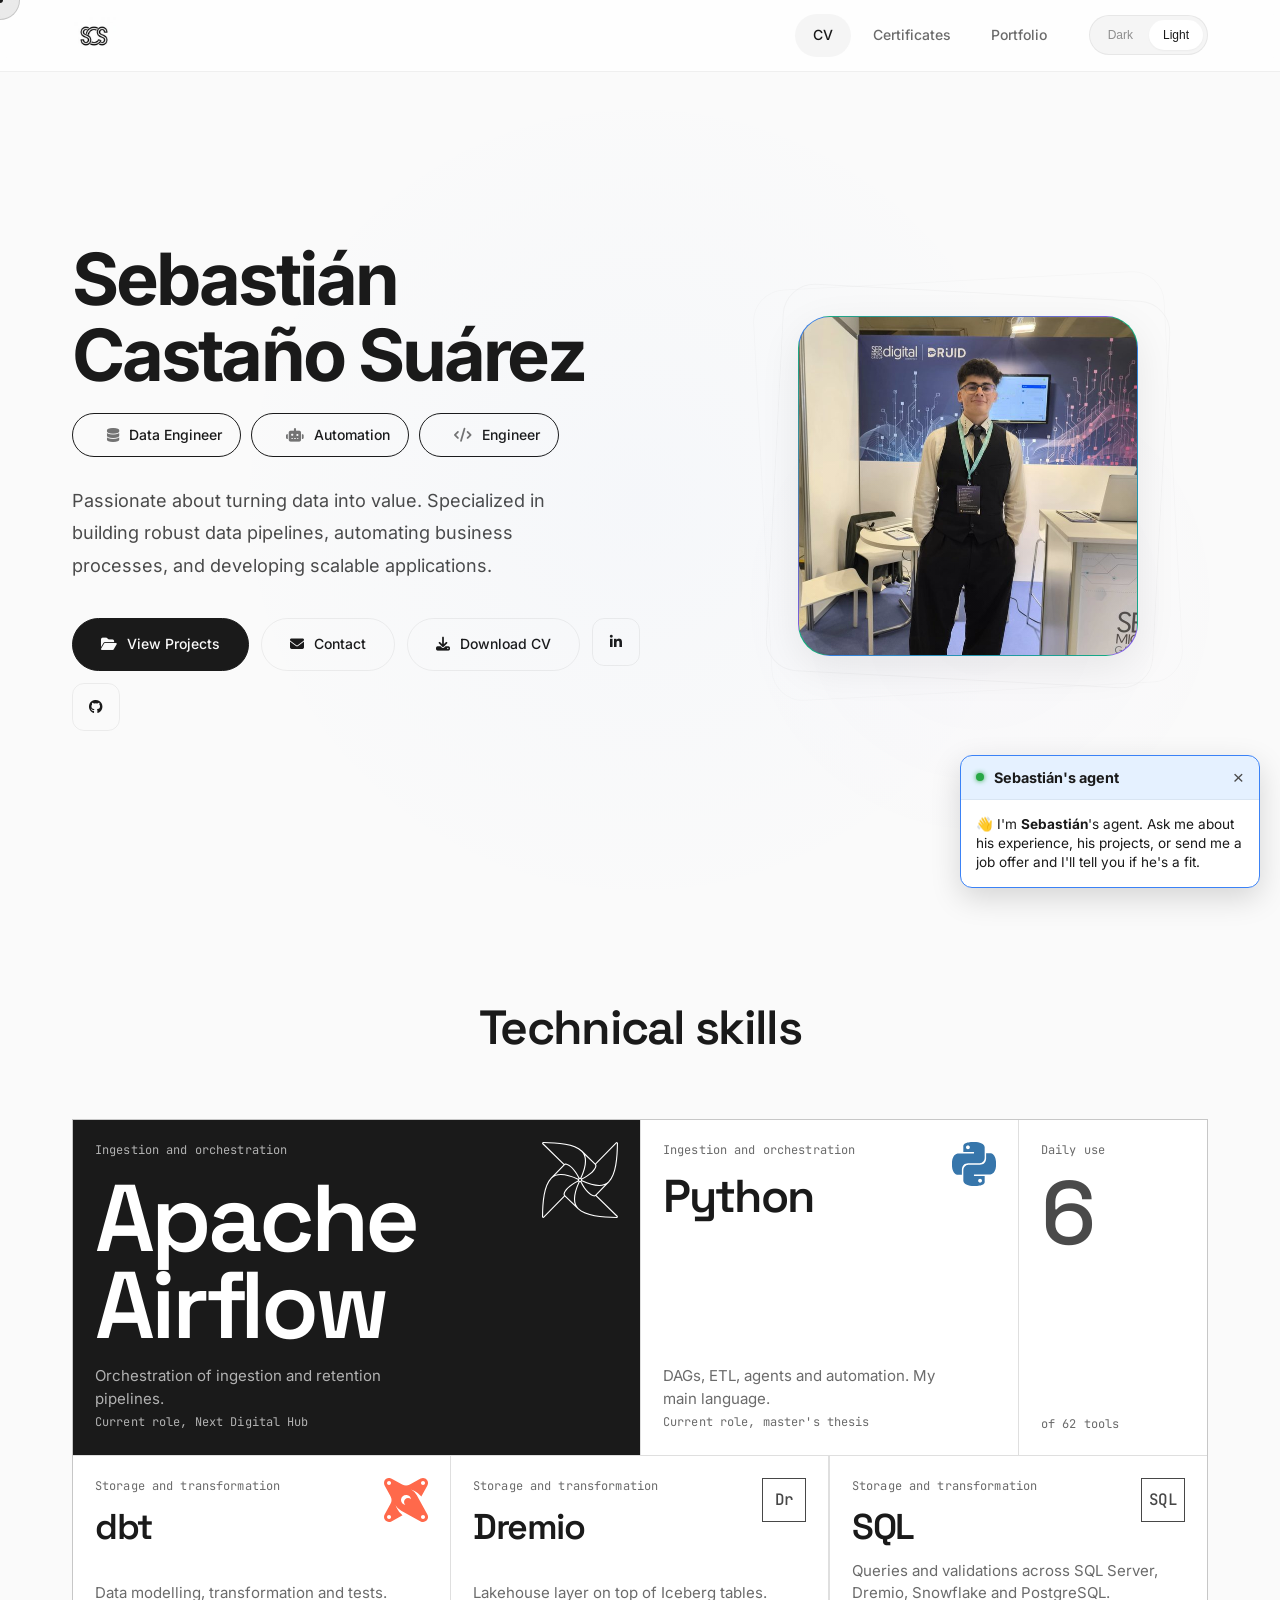
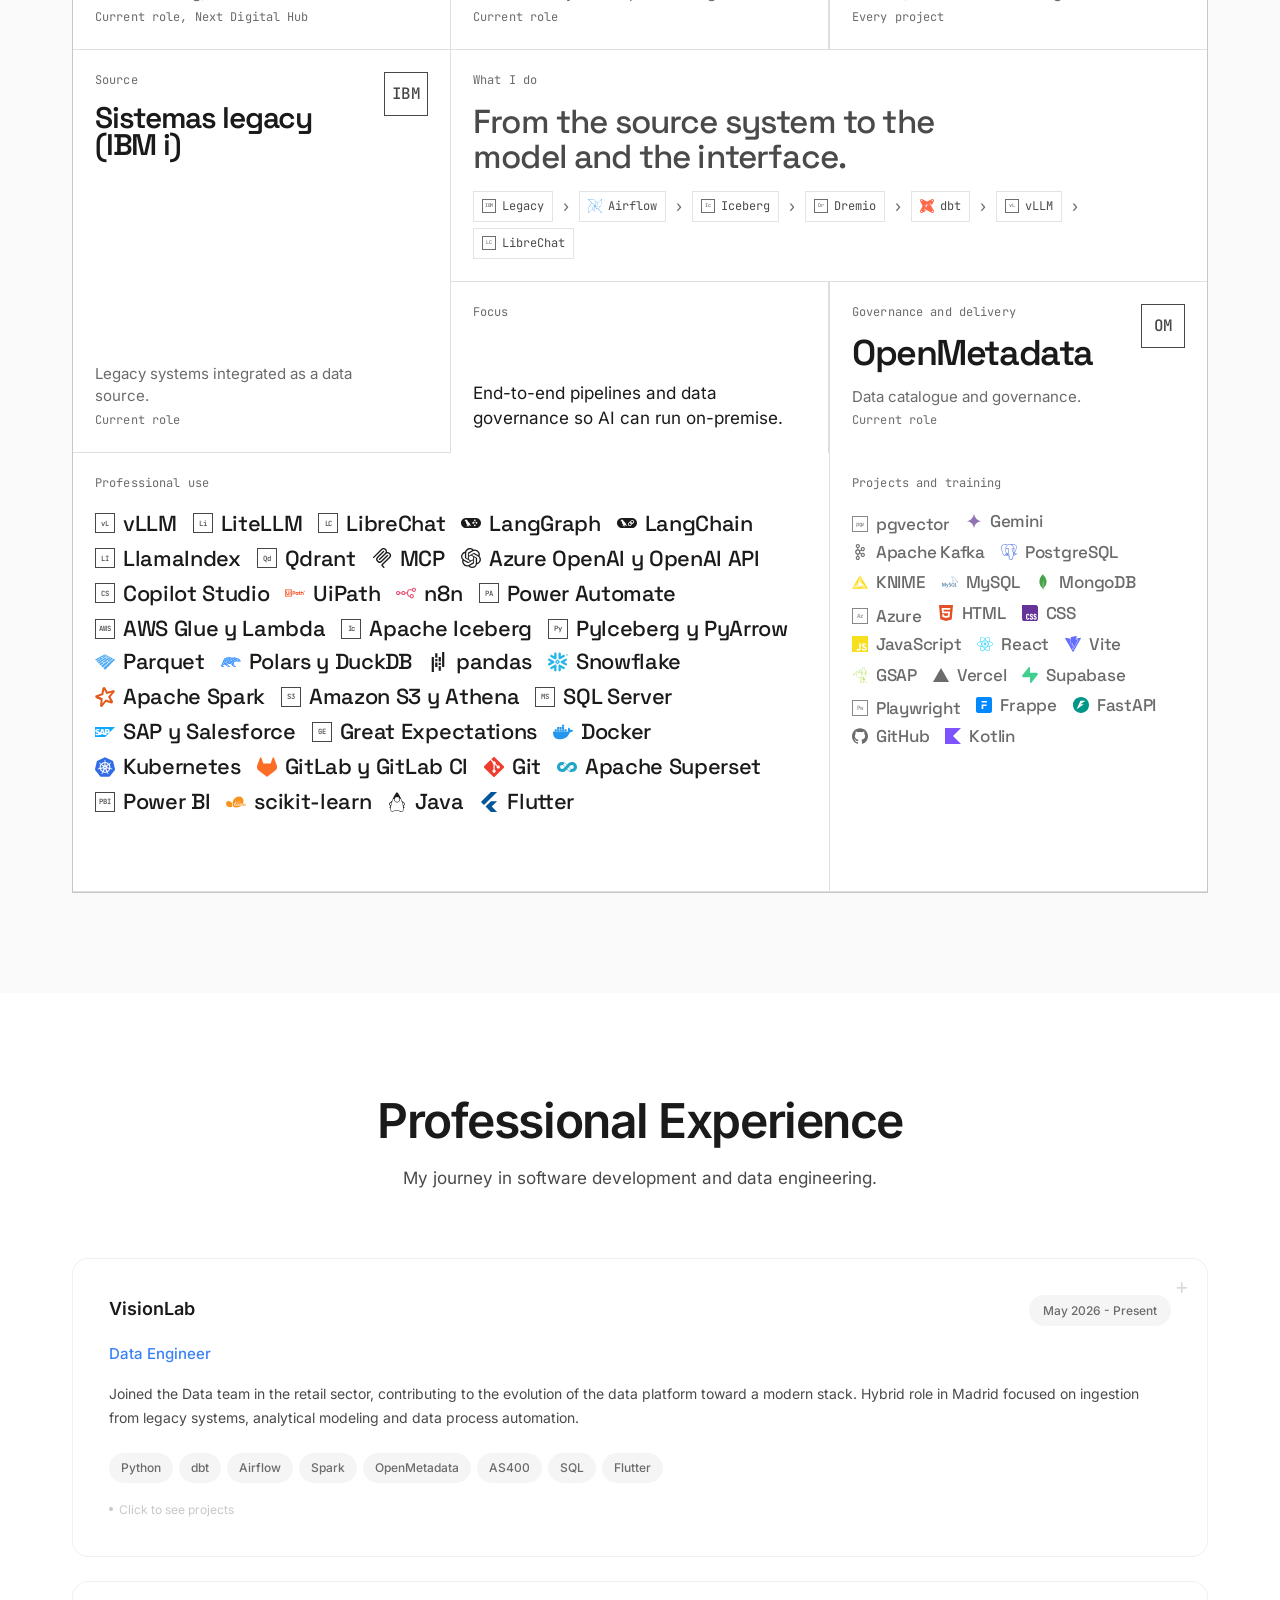
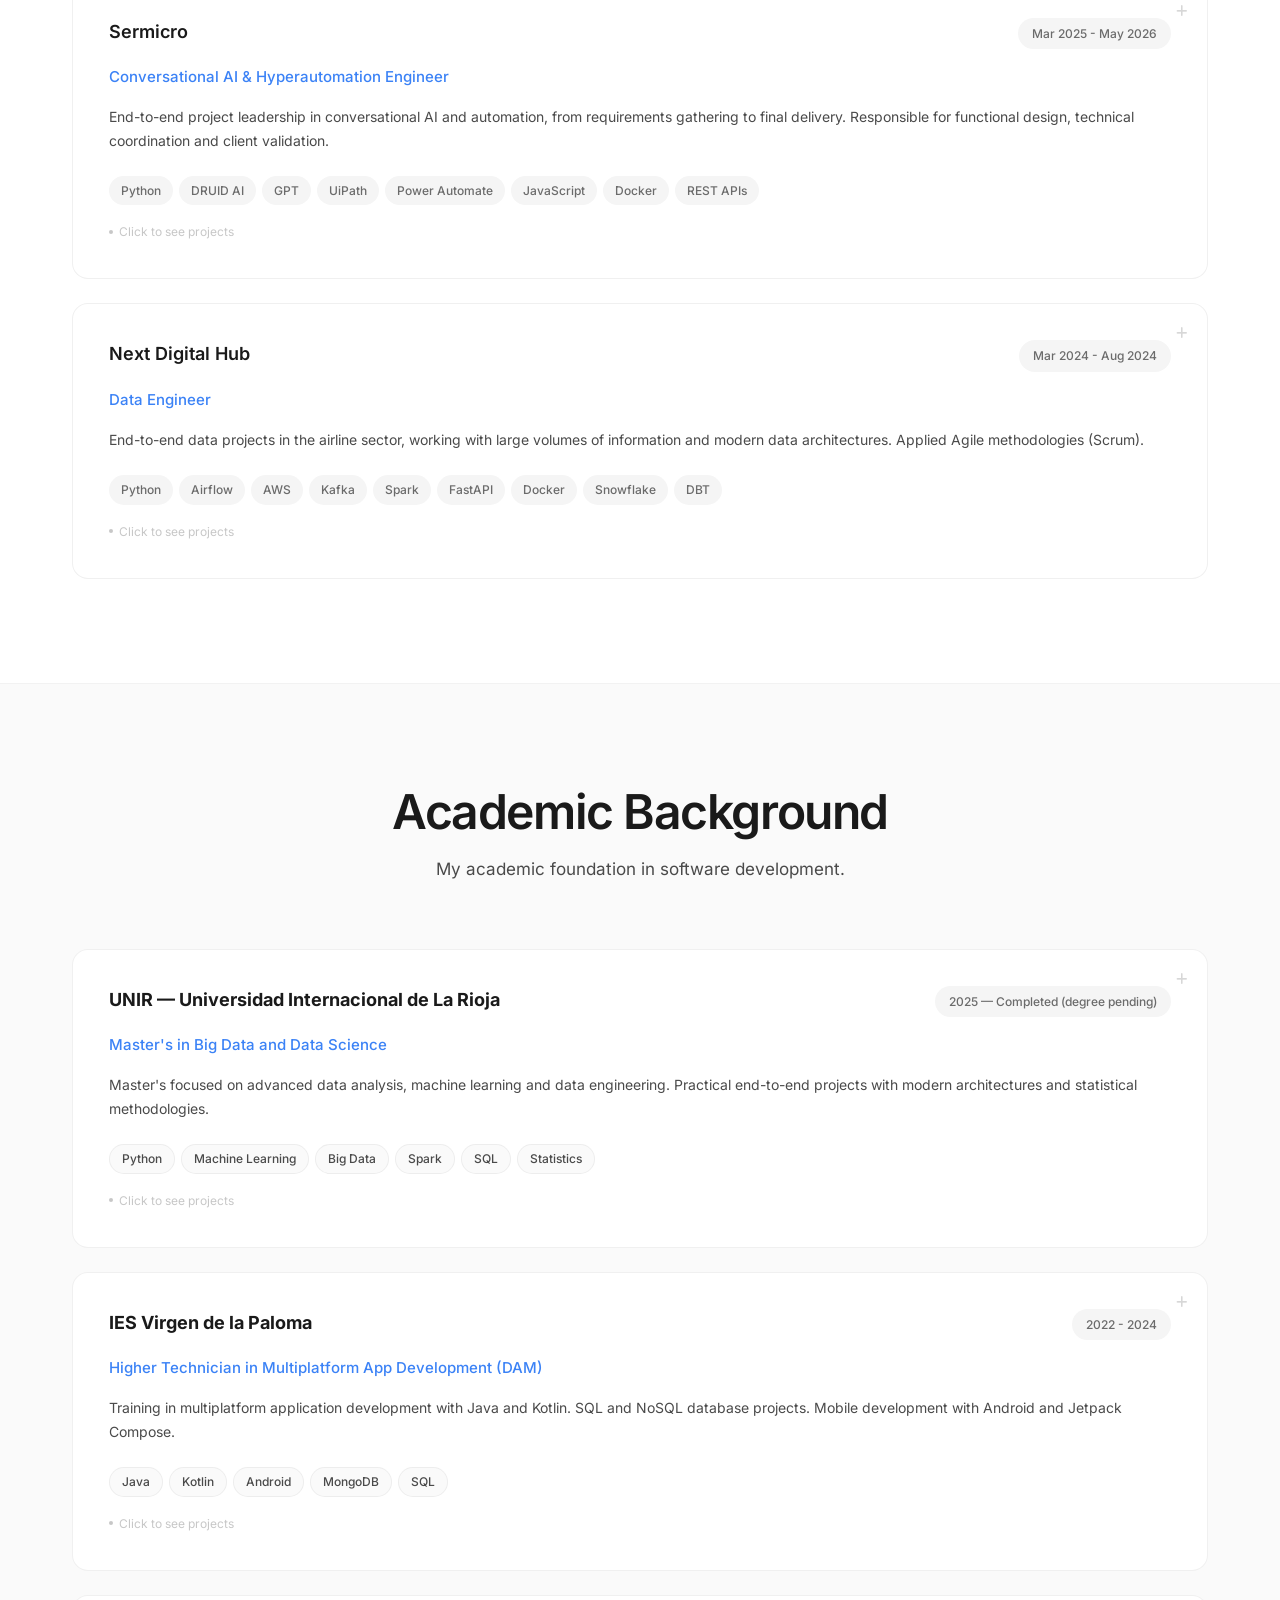
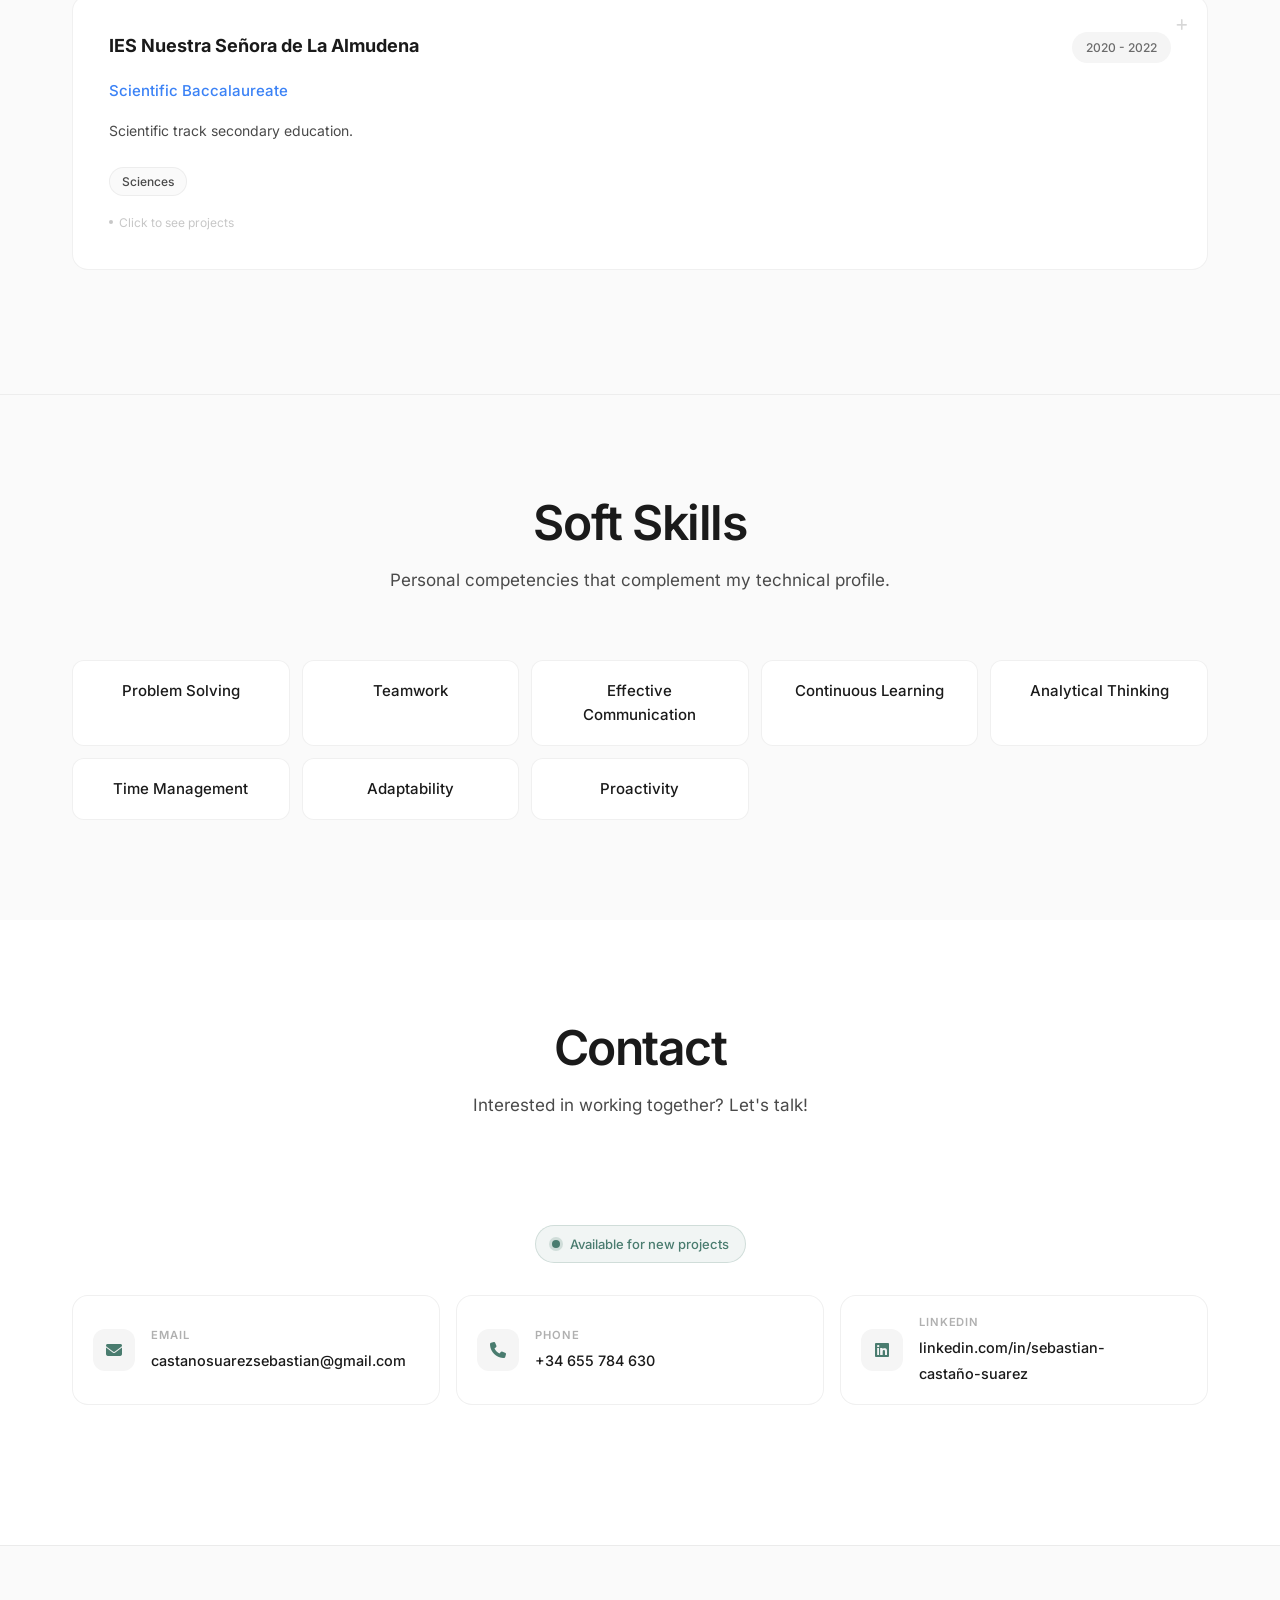
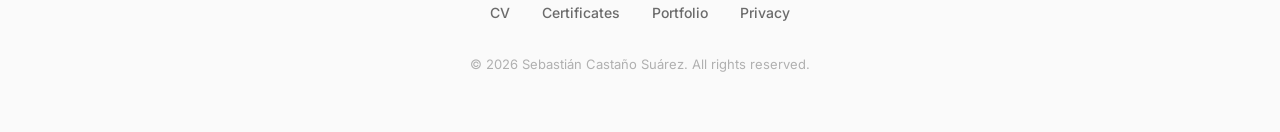
==== commit 1749a5f6: "SEO: palabras clave, canonical, Open Graph, datos estructurados, robots y sitemap Co-Authored-By: Cl" ====
--- a/index.html
+++ b/index.html
@@ -4,9 +4,21 @@
   <meta charset="UTF-8">
   <meta name="viewport" content="width=device-width, initial-scale=1.0">
   <meta name="description" content="Portfolio de Sebastián Castaño Suárez - Desarrollador e Ingeniero de Datos especializado en Python, AWS, Airflow y Data Engineering">
-  <meta name="keywords" content="desarrollador, ingeniero de datos, python, data engineering, aws, portfolio">
   <meta name="author" content="Sebastián Castaño Suárez">
 
+  <meta name="keywords" content="Sebastián Castaño Suárez, ingeniero de datos, data engineer, desarrollador Python, AI developer, Airflow, dbt, AWS, SQL, ETL, pipelines de datos, automatización, UiPath, RPA, Docker, Madrid, portfolio">
+  <link rel="canonical" href="https://sebastiancastano-dev.vercel.app/">
+  <meta property="og:type" content="website">
+  <meta property="og:site_name" content="Sebastián Castaño Suárez">
+  <meta property="og:locale" content="es_ES">
+  <meta property="og:title" content="Sebastián Castaño Suárez | Desarrollador & Ingeniero de Datos">
+  <meta property="og:description" content="Portfolio de Sebastián Castaño Suárez - Desarrollador e Ingeniero de Datos especializado en Python, AWS, Airflow y Data Engineering">
+  <meta property="og:url" content="https://sebastiancastano-dev.vercel.app/">
+  <meta property="og:image" content="https://sebastiancastano-dev.vercel.app/assets/images/Sebastian.jpg">
+  <meta name="twitter:card" content="summary">
+  <script type="application/ld+json">
+  {"@context":"https://schema.org","@type":"Person","name":"Sebastián Castaño Suárez","jobTitle":"Data Engineer & AI Developer","address":{"@type":"PostalAddress","addressLocality":"Madrid","addressCountry":"ES"},"url":"https://sebastiancastano-dev.vercel.app/","image":"https://sebastiancastano-dev.vercel.app/assets/images/Sebastian.jpg","sameAs":["https://github.com/sbastian29","https://www.linkedin.com/in/sebastian-casta%C3%B1o-suarez/"],"knowsAbout":["Data Engineering","Python","SQL","AWS","Airflow","dbt","Docker","RPA","UiPath"]}
+  </script>
   <title>Sebastián Castaño Suárez | Desarrollador & Ingeniero de Datos</title>
 
   <!-- Favicon -->
